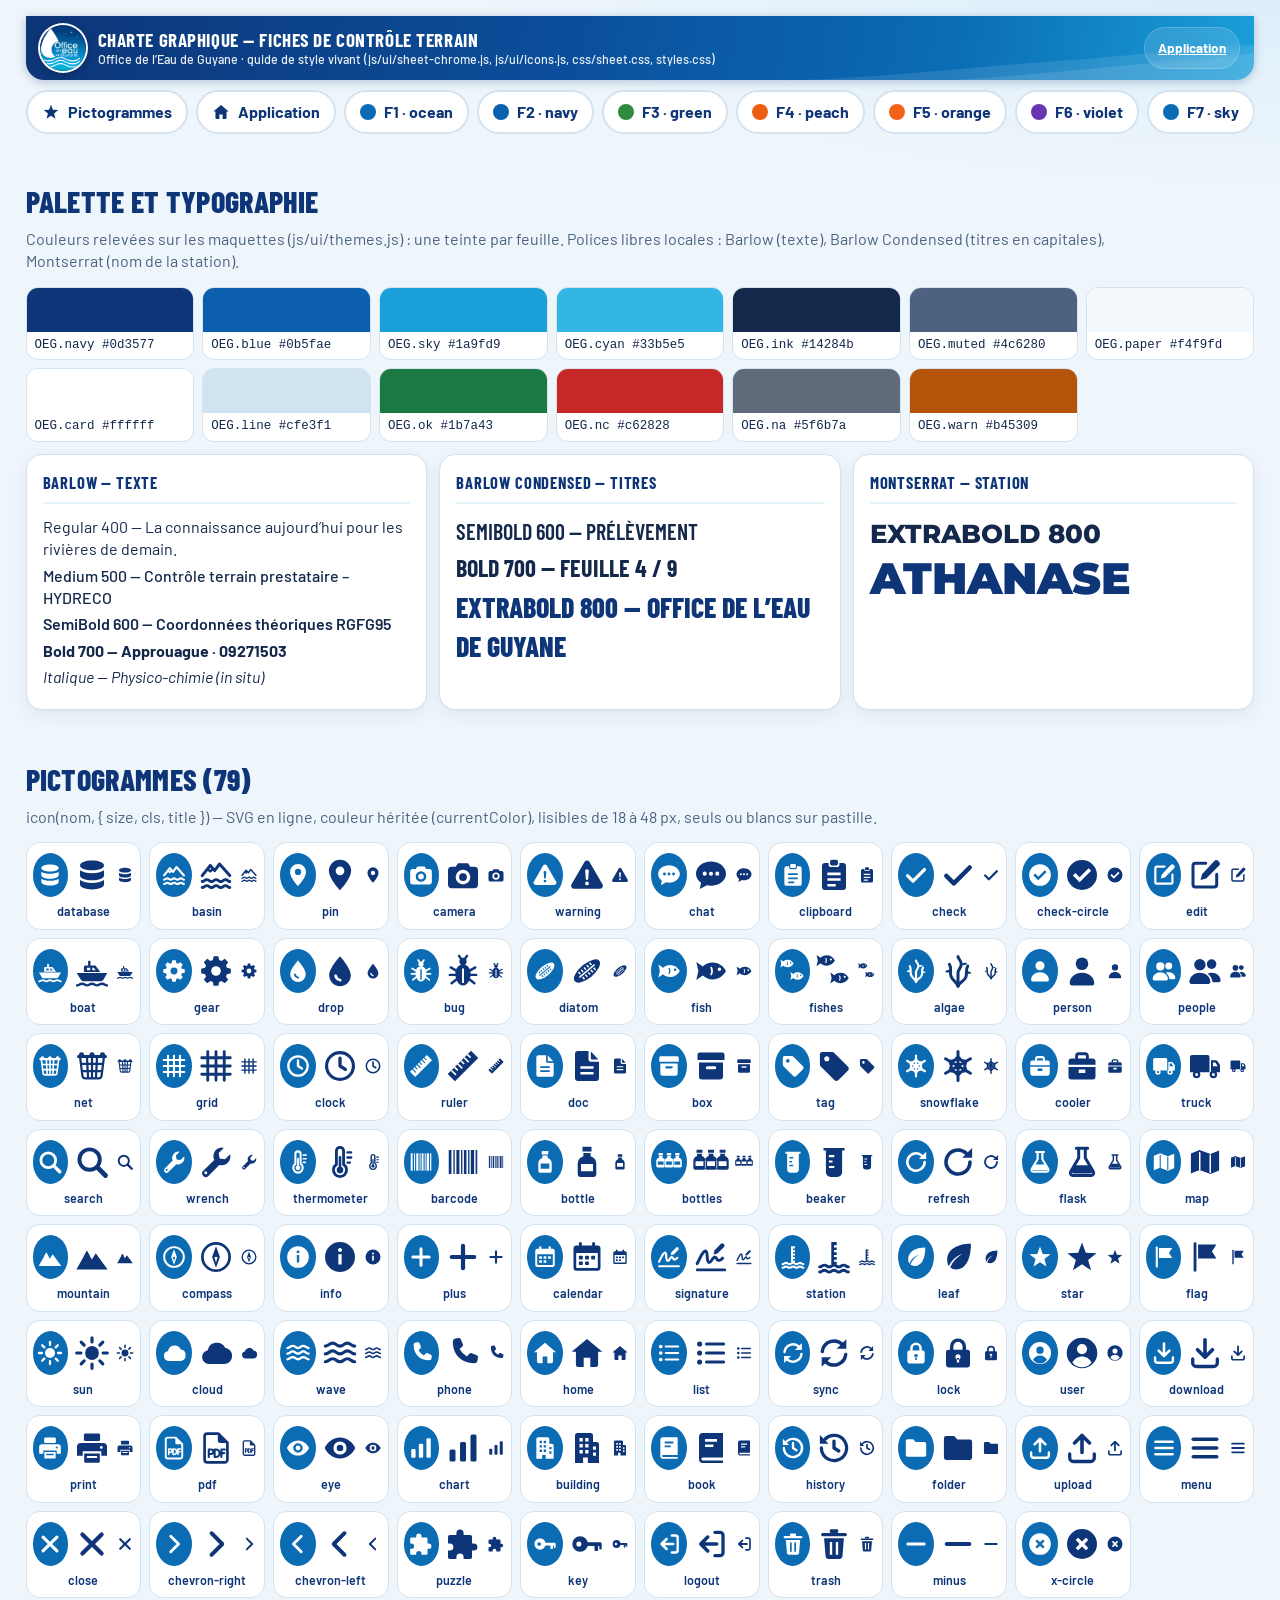
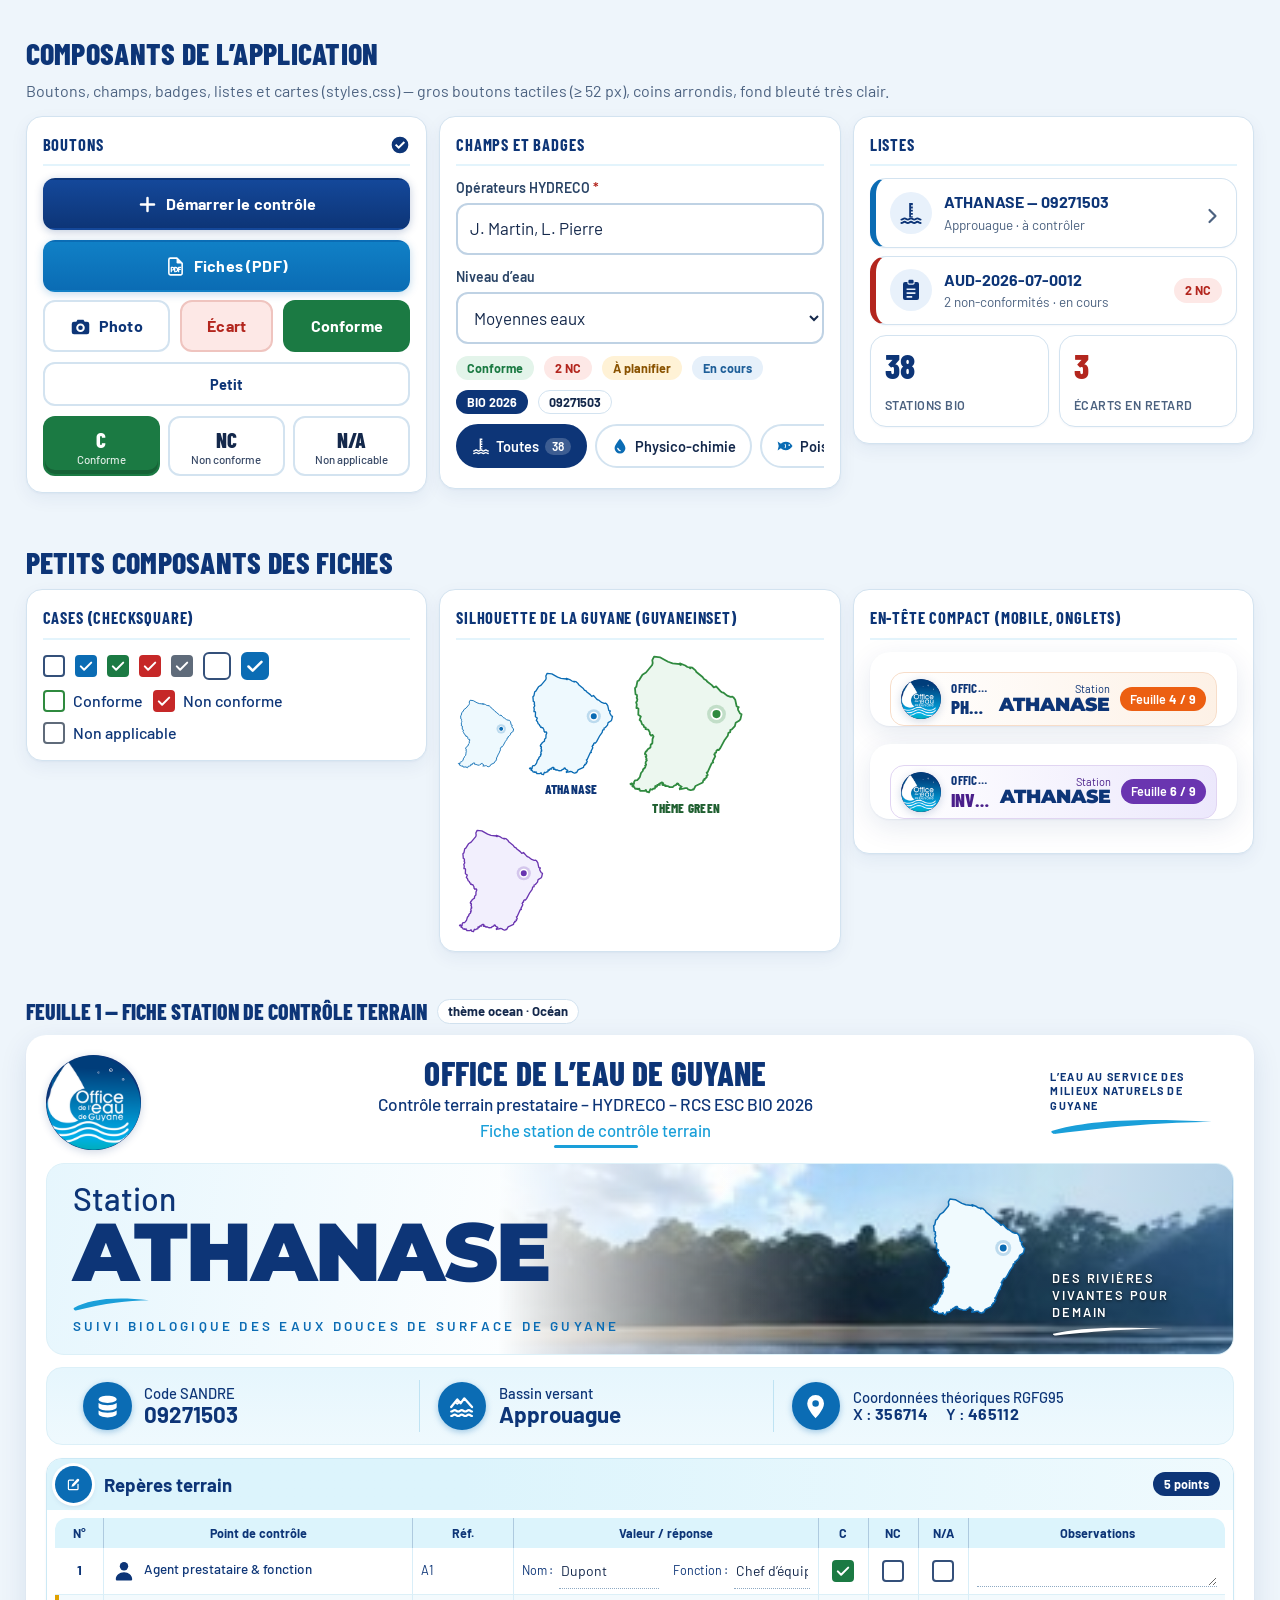
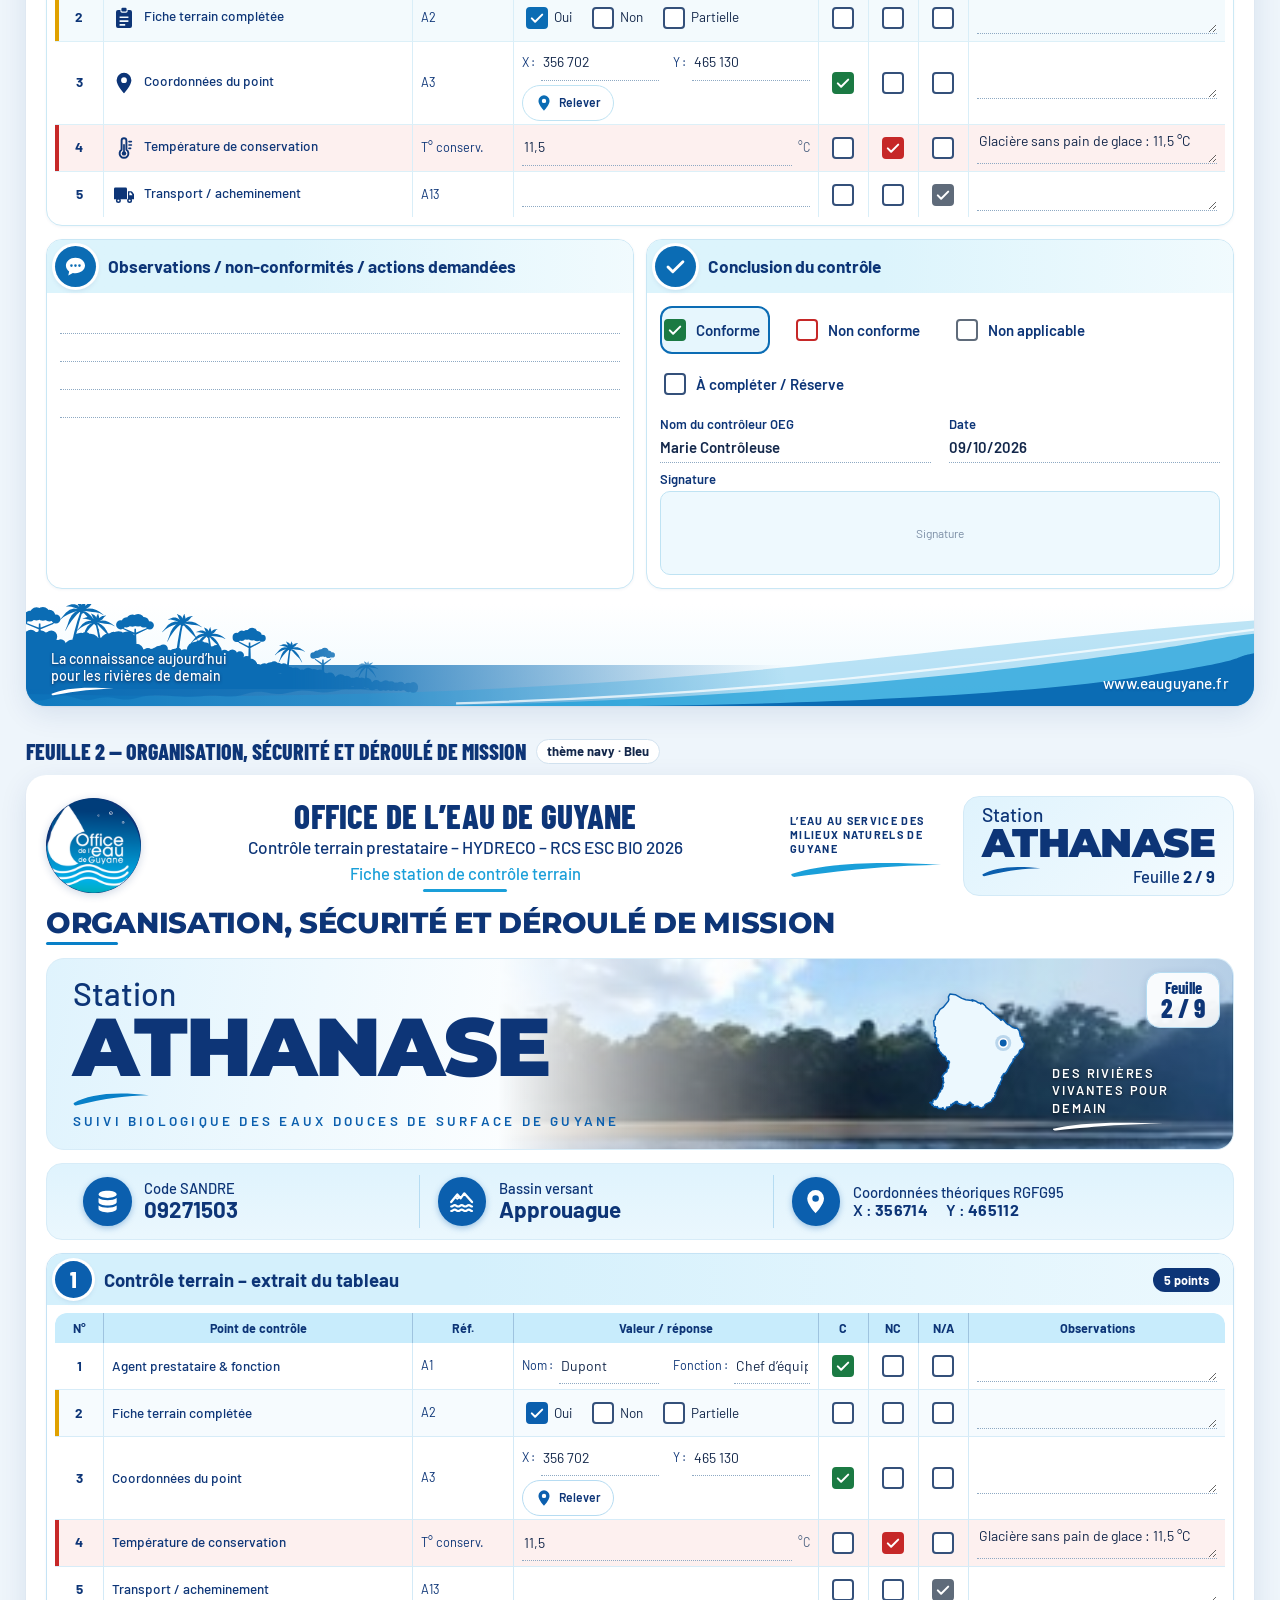
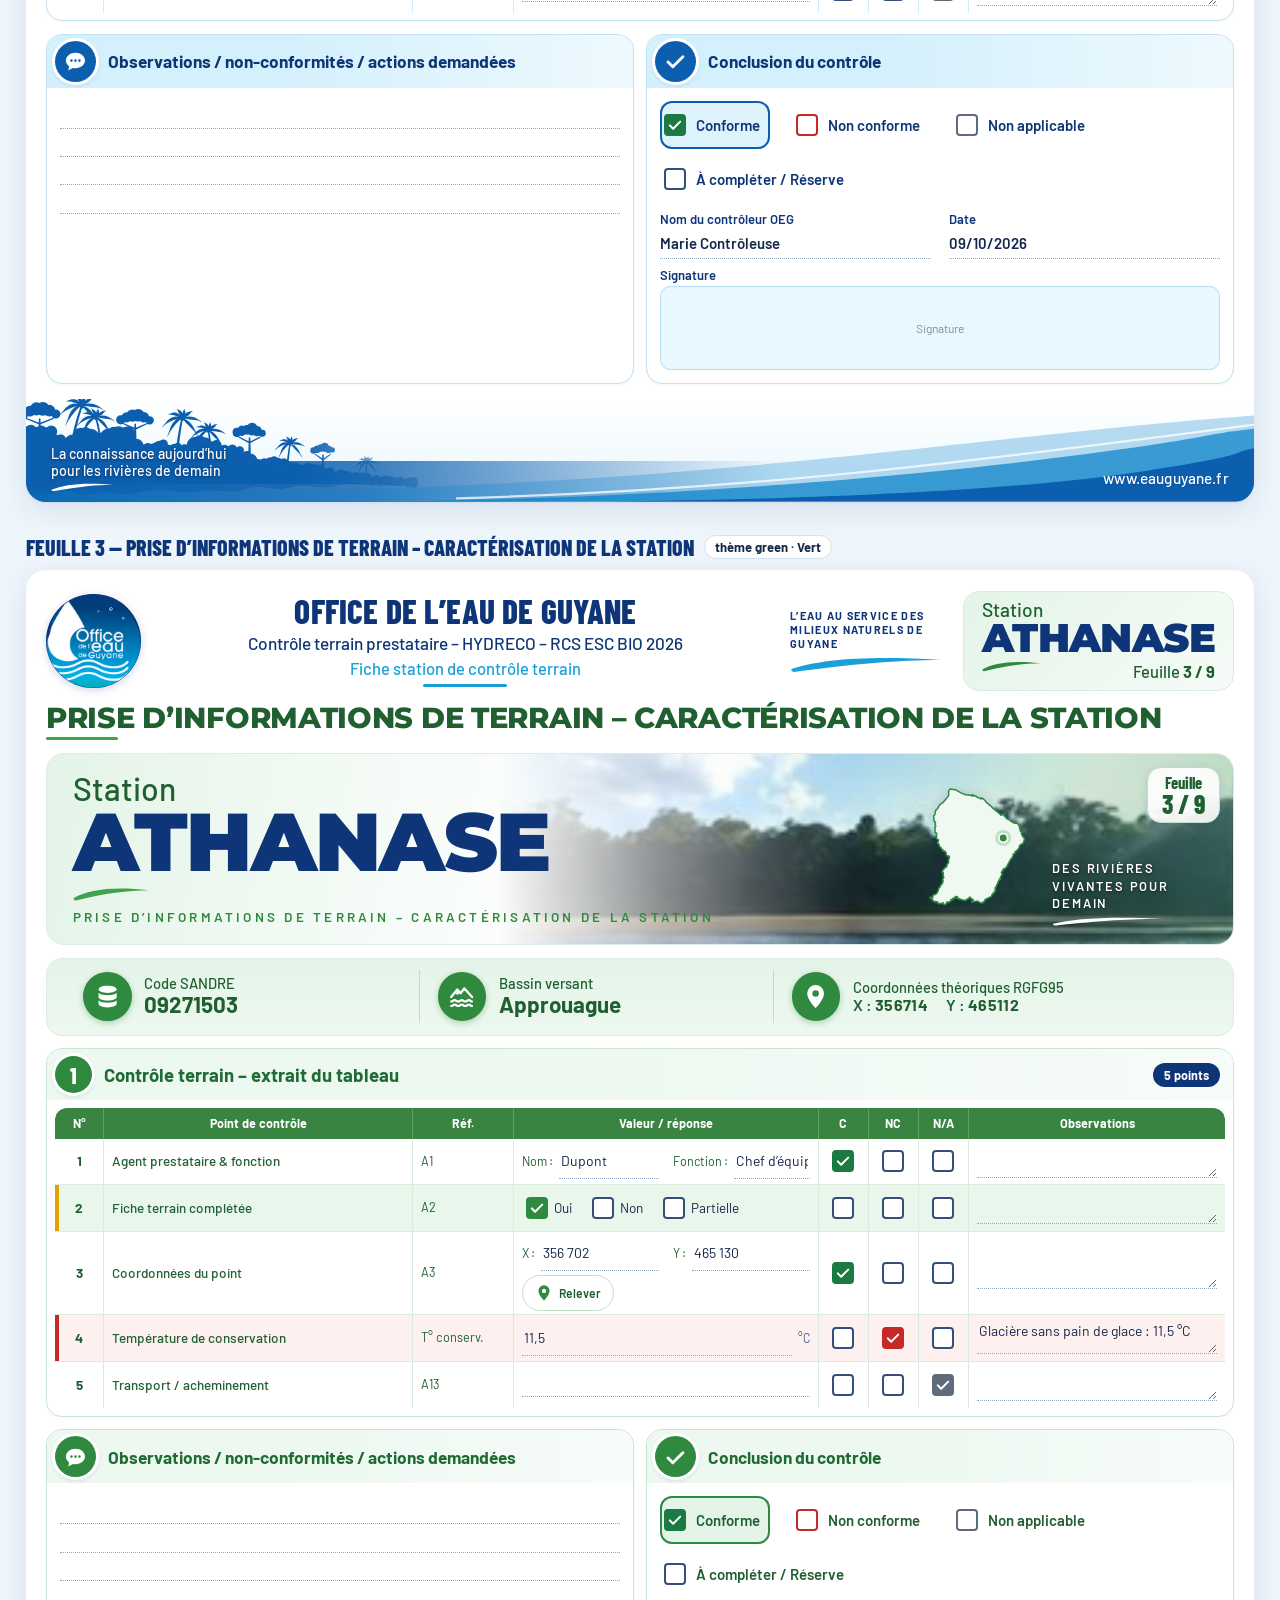
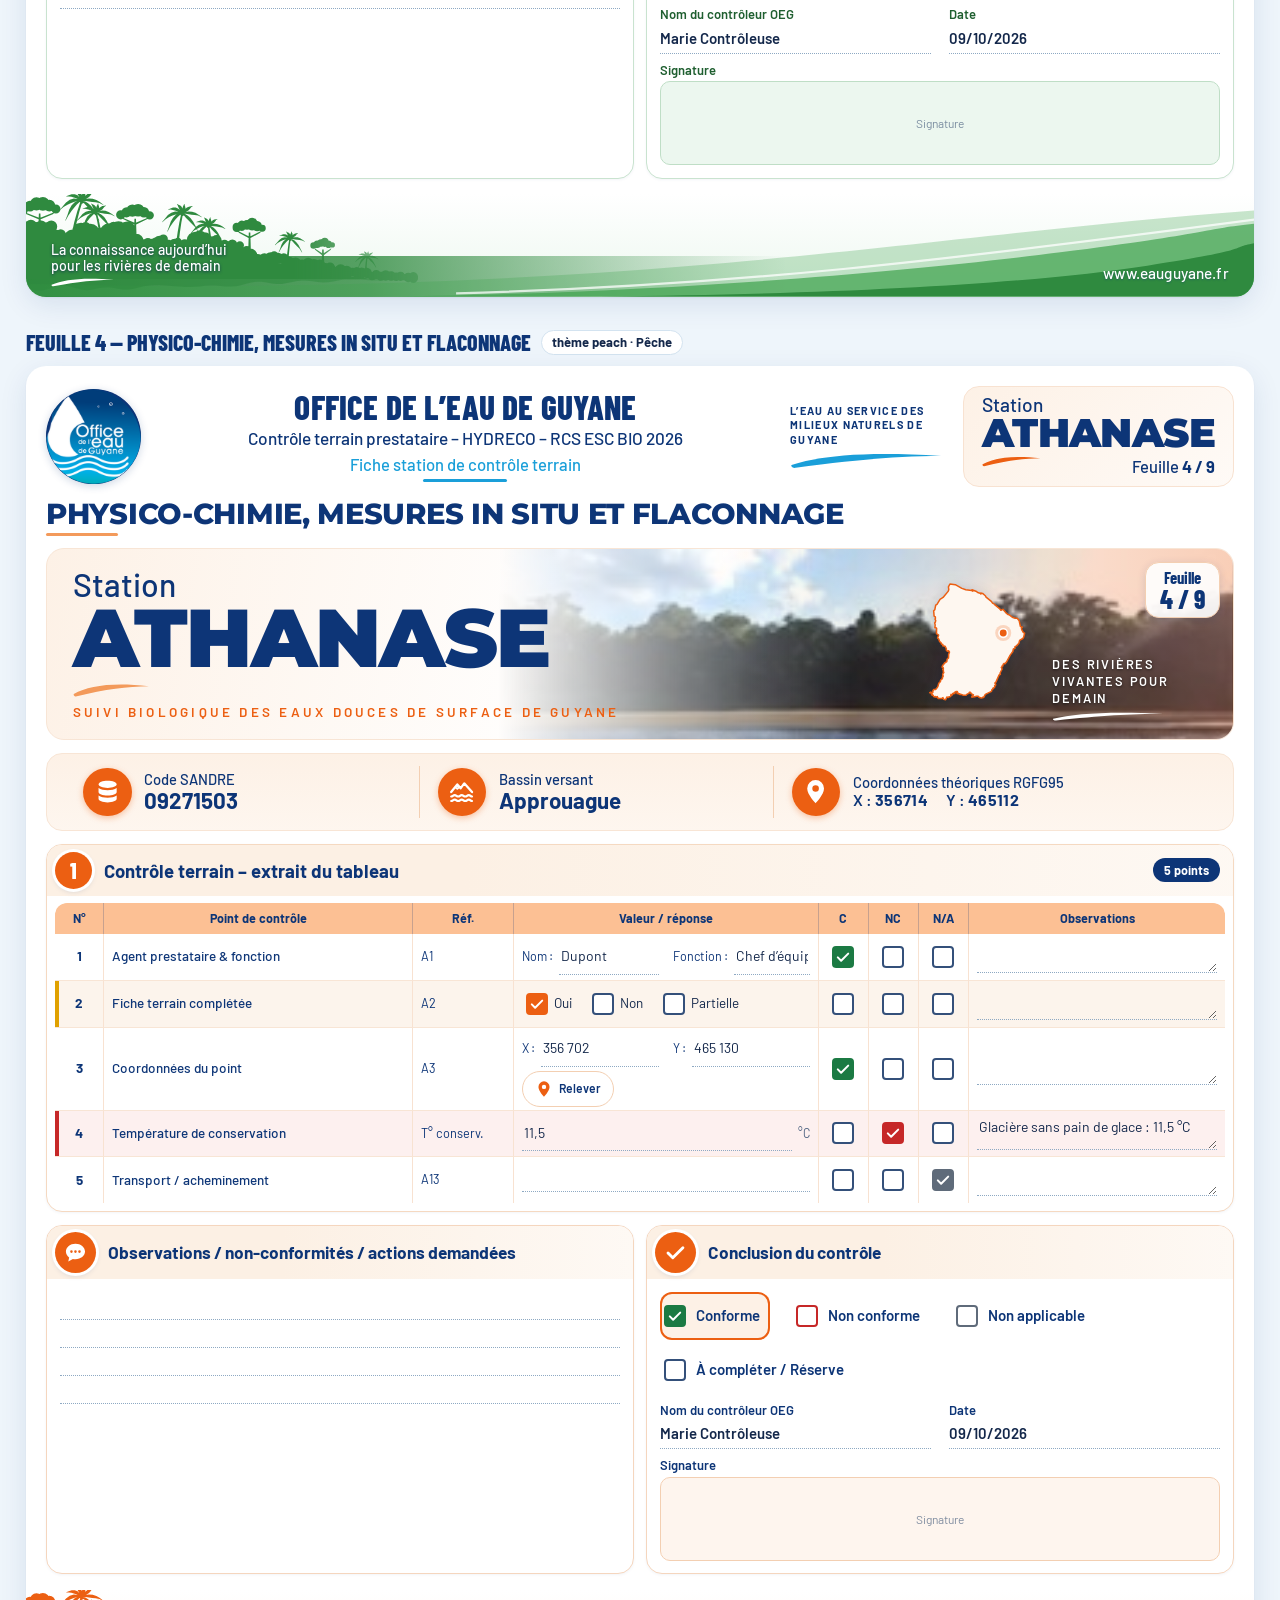
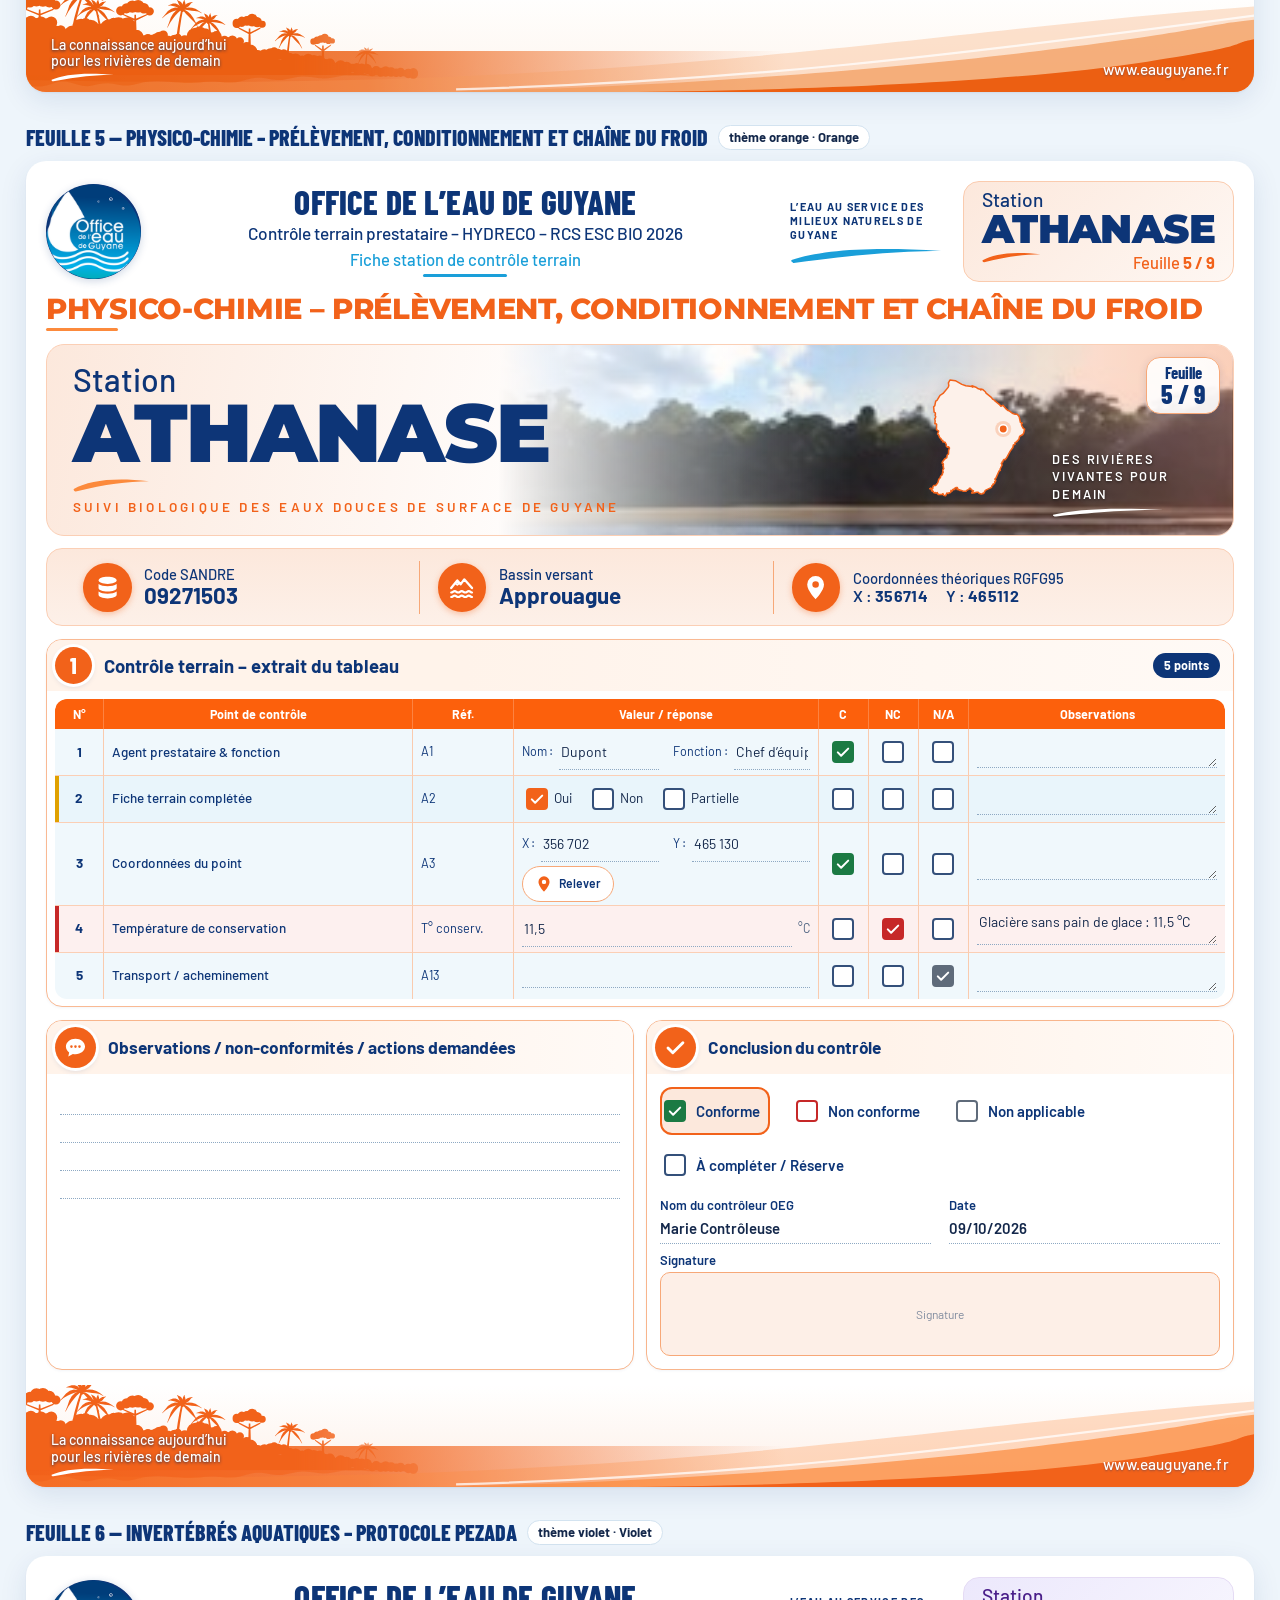
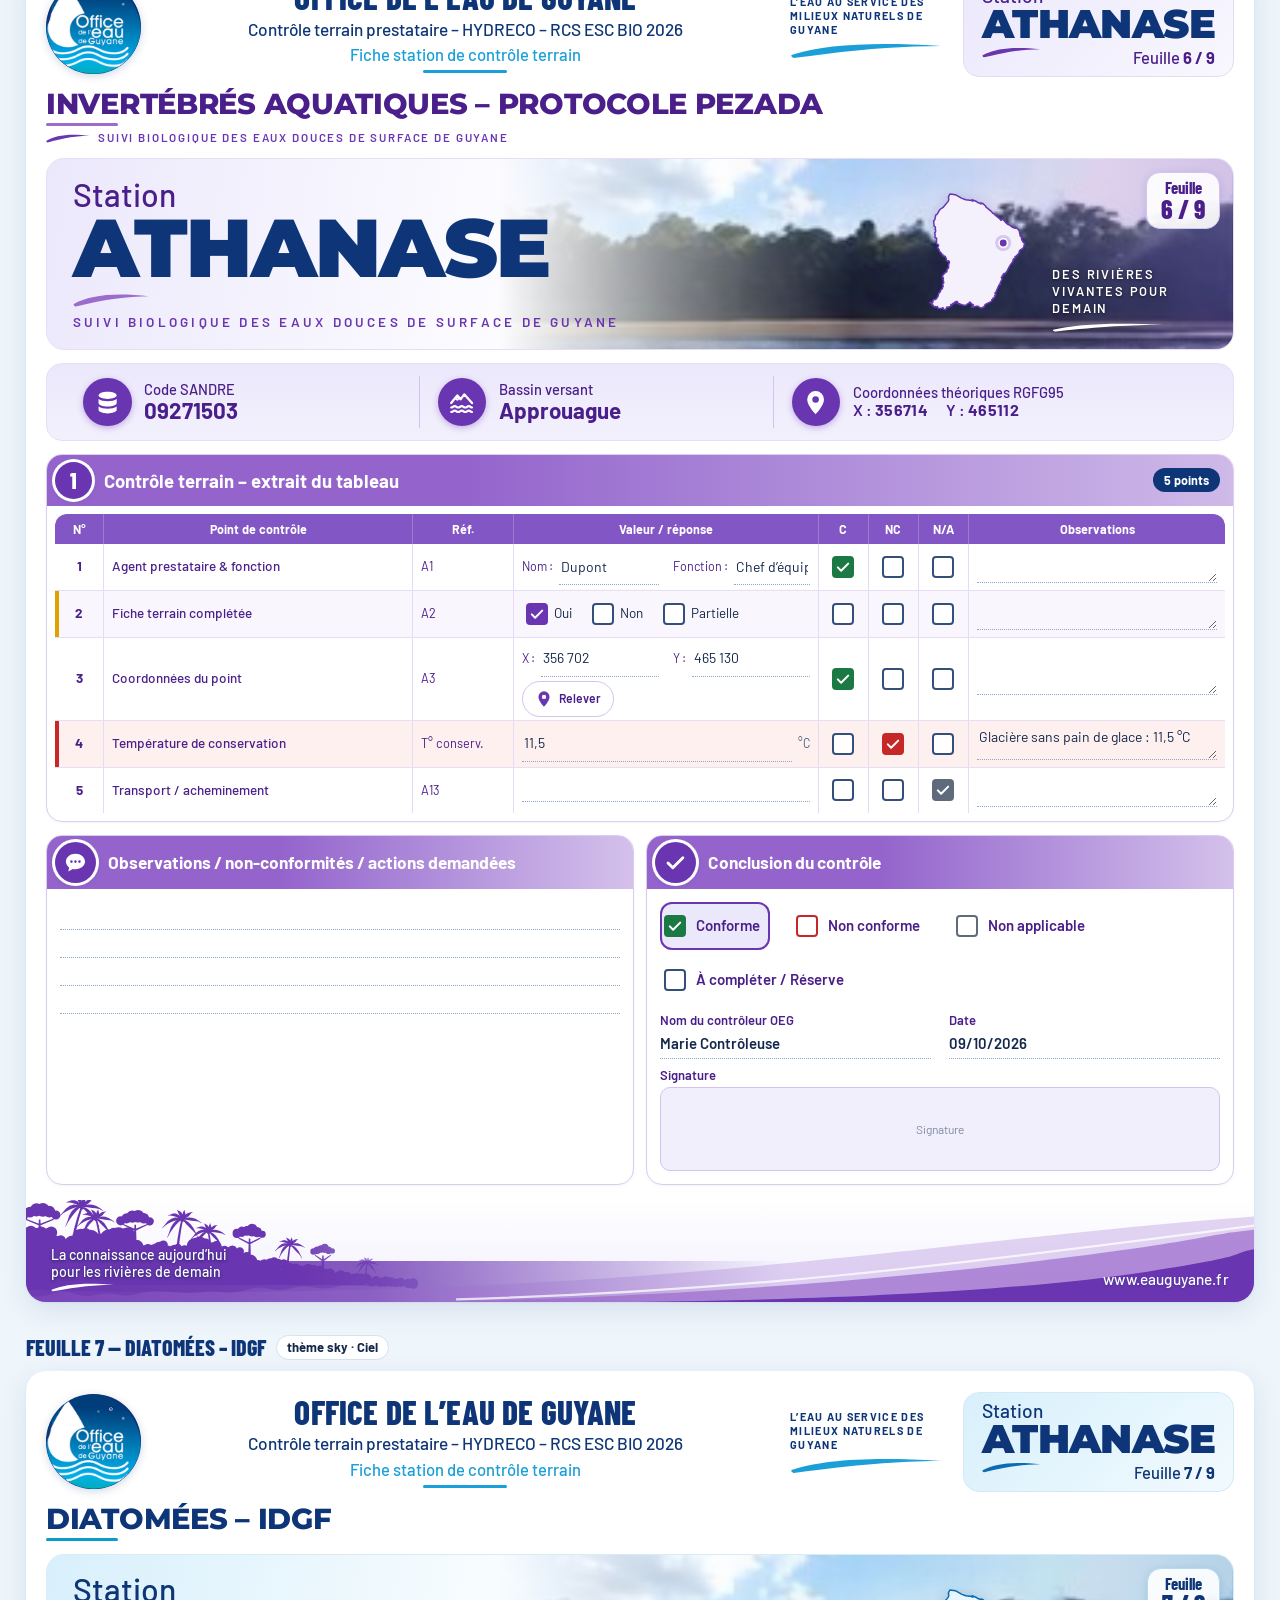
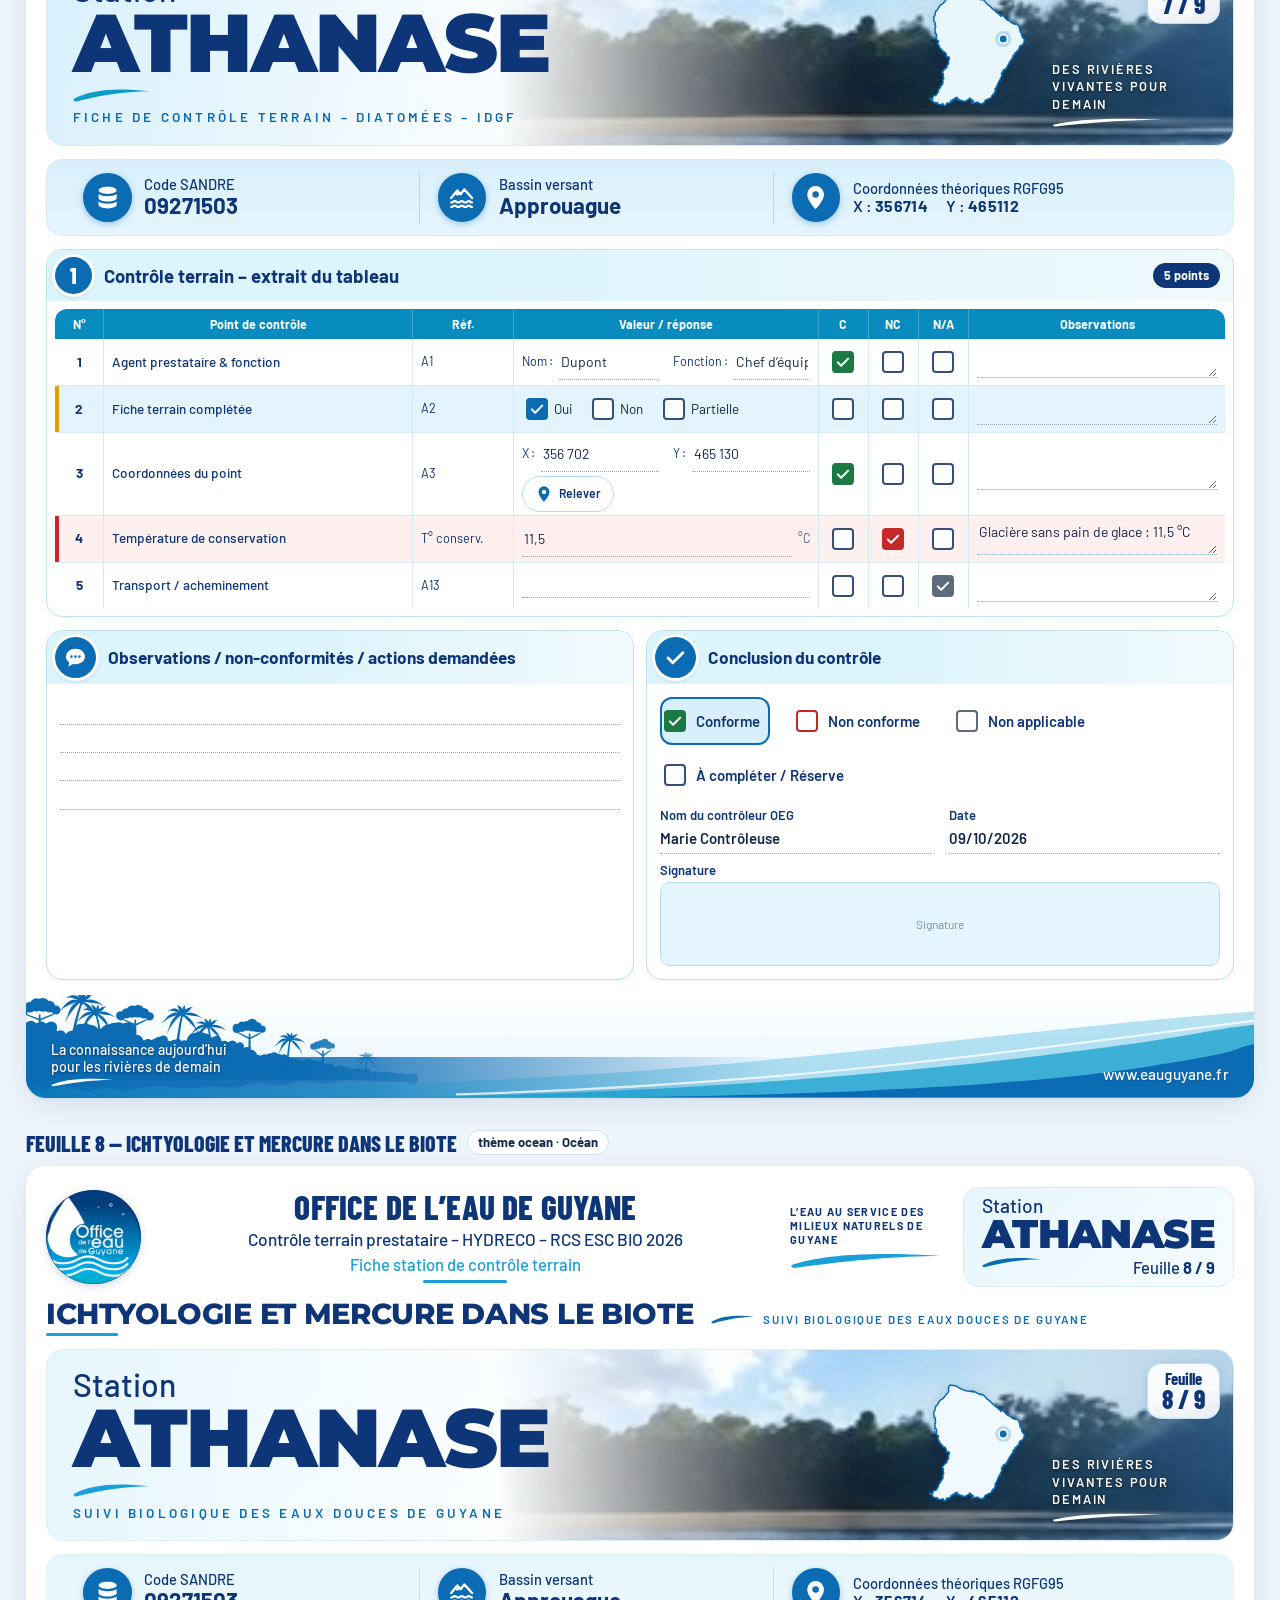
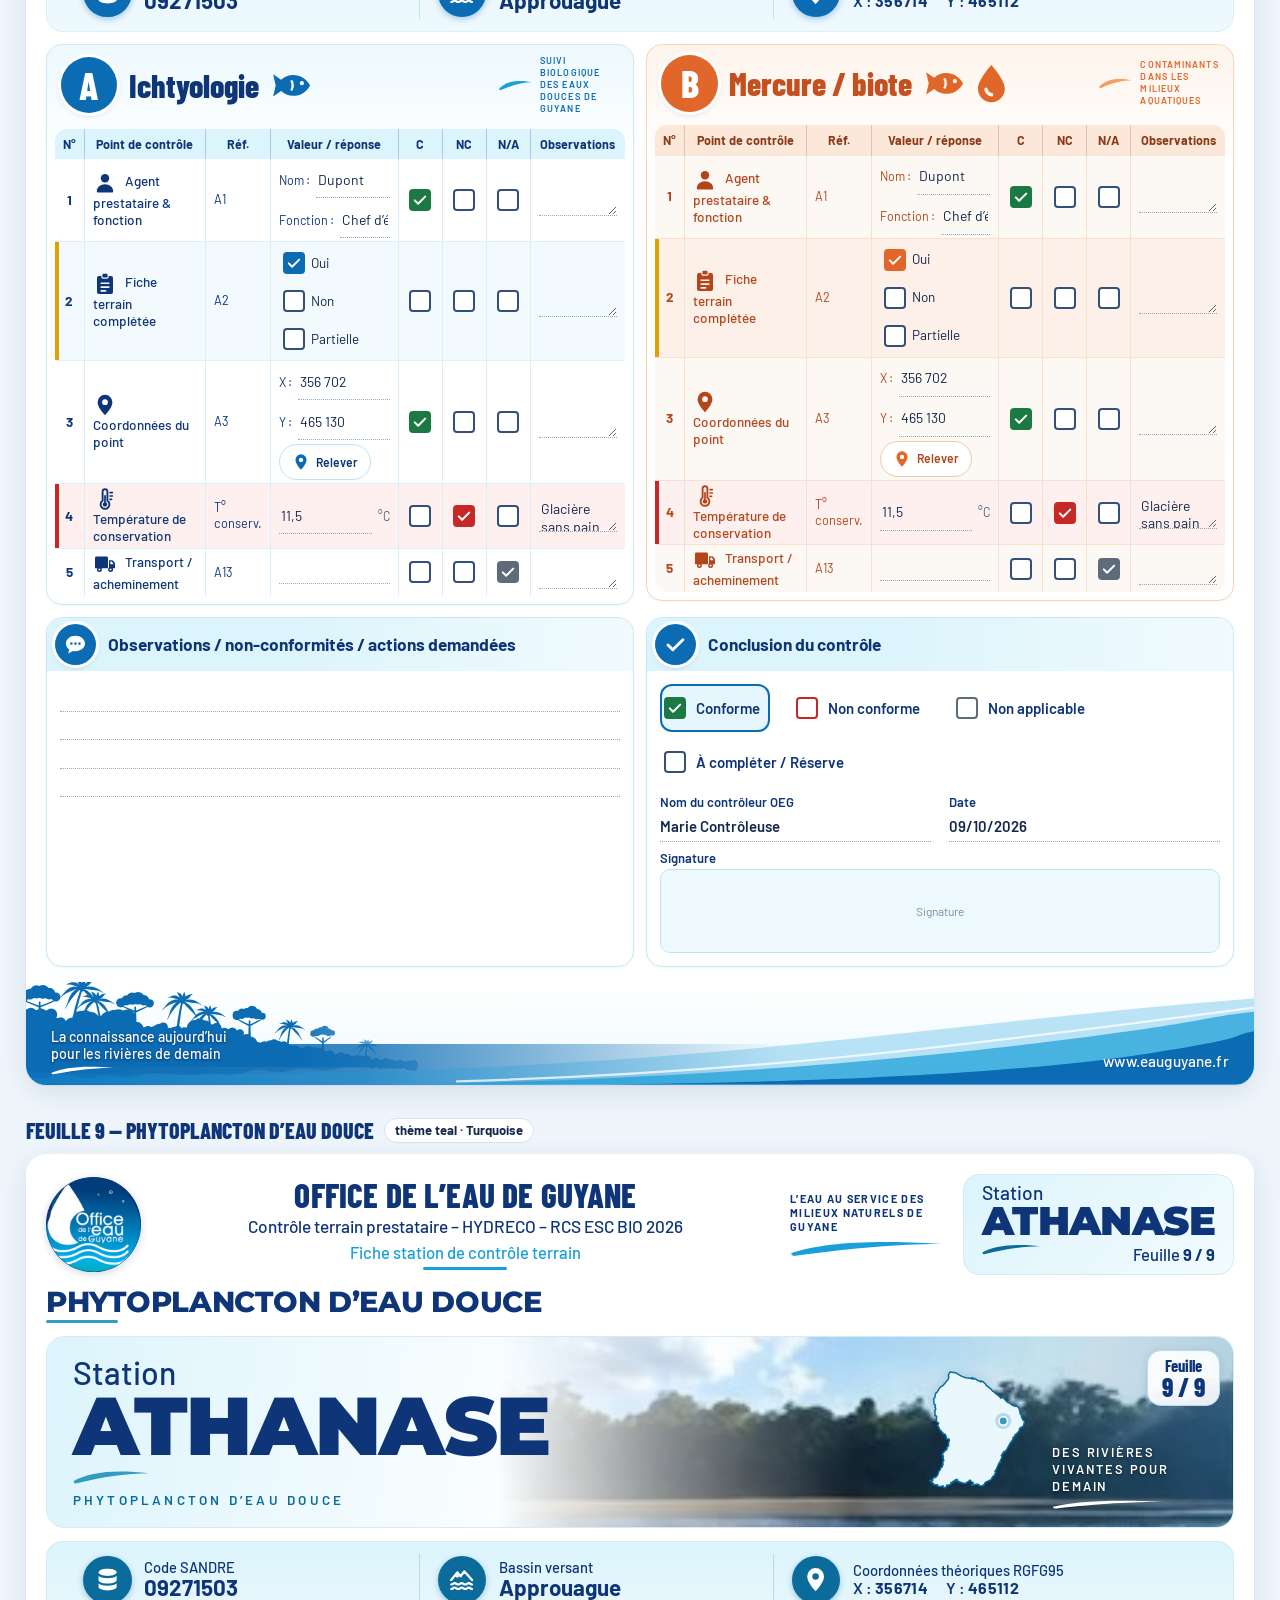
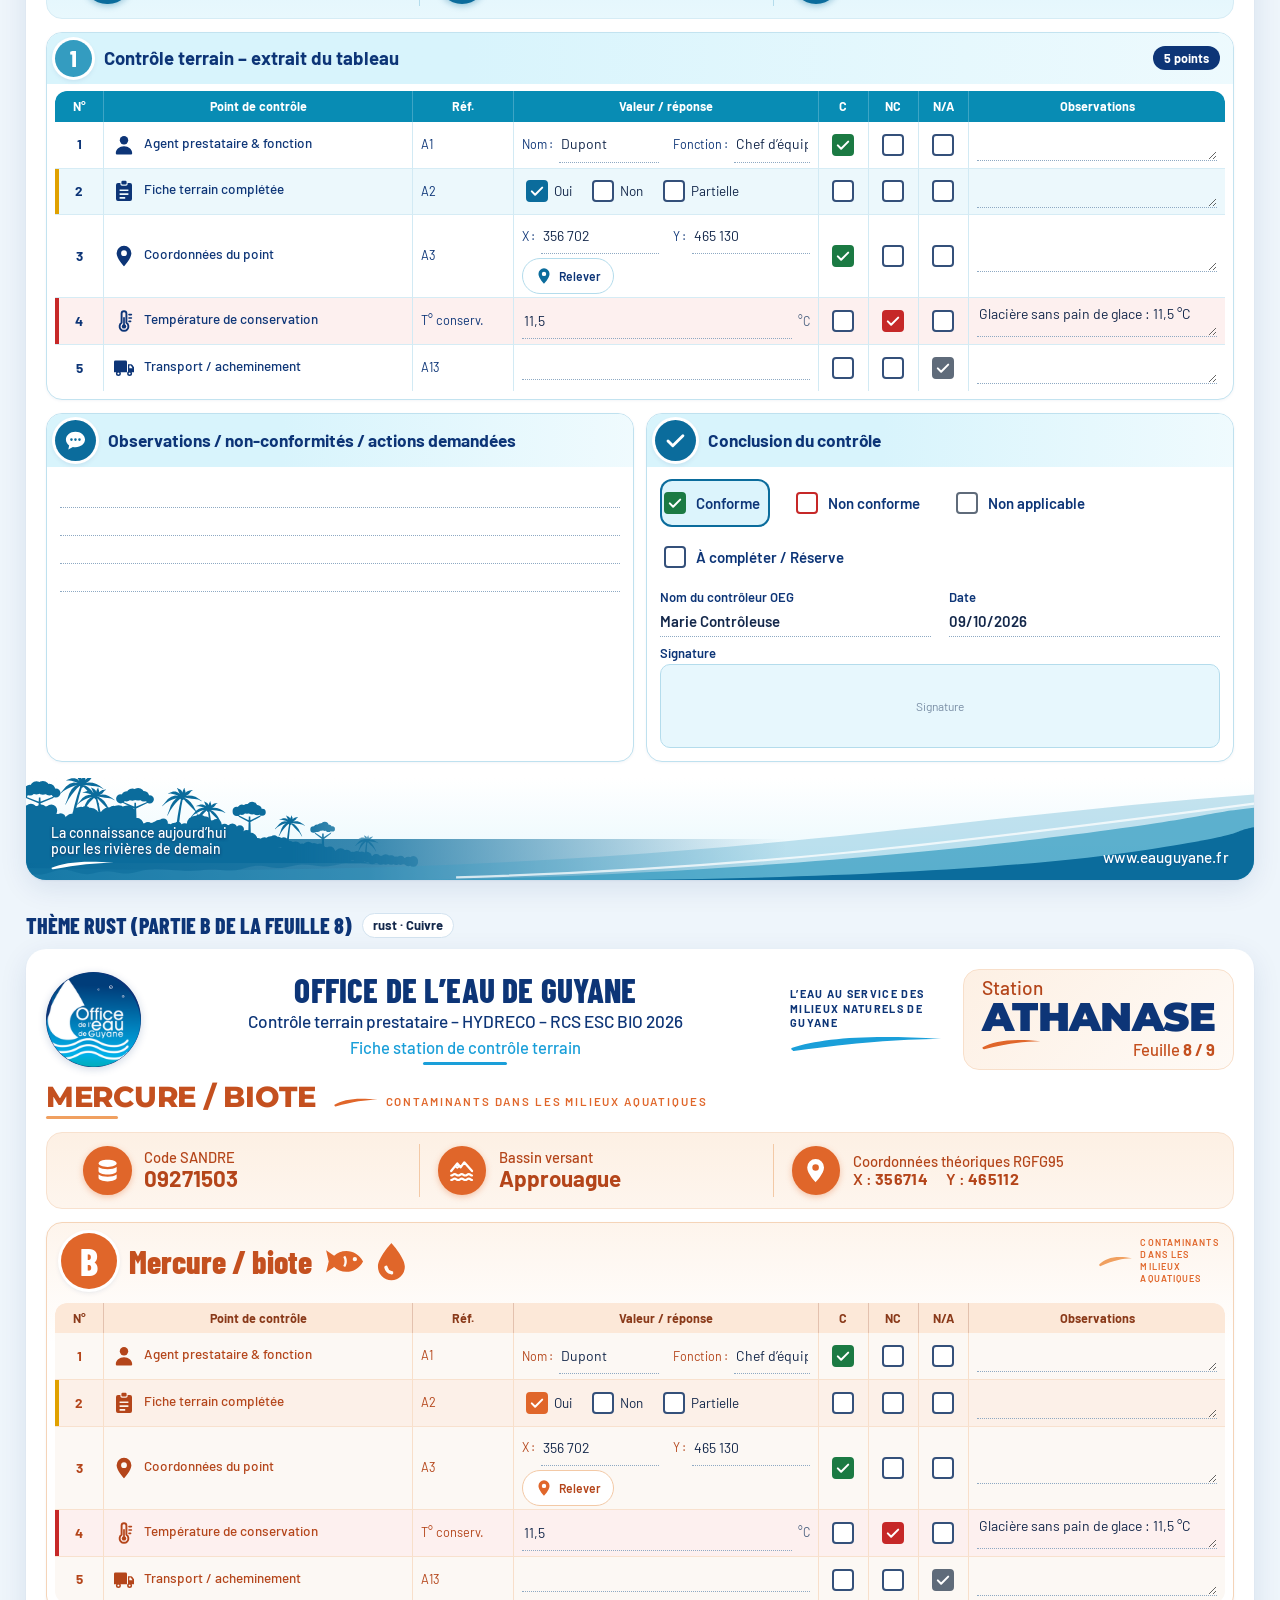
==== docs/charte.html @ ce62ef67 "Grille CT-BIO-2026 en 9 feuilles, programme HYDRECO 2026 et nouvelle charte (en cours) Domaine : gri" ====
<!DOCTYPE html>
<html lang="fr">
<head>
<meta charset="utf-8">
<meta name="viewport" content="width=device-width,initial-scale=1,viewport-fit=cover">
<meta name="theme-color" content="#0d3577">
<title>Charte graphique — Fiches de contrôle terrain OEG</title>
<link rel="icon" href="../icons/icon-192.png">
<link rel="stylesheet" href="../styles.css">
<link rel="stylesheet" href="../css/sheet.css">
<style>
/* Mise en page propre à ce guide de style (le reste vient de styles.css et css/sheet.css). */
body{padding-bottom:40px}
.cg-wrap{max-width:1640px;margin:0 auto;padding:16px clamp(10px,2vw,28px) 40px}
.cg-top{position:relative;top:auto;z-index:1}
.cg-nav{display:flex;gap:8px;overflow-x:auto;padding:10px 0 12px;scrollbar-width:thin}
.cg-nav a{flex:none;display:inline-flex;align-items:center;gap:8px;min-height:44px;padding:6px 14px;border-radius:999px;background:#fff;border:2px solid var(--line);text-decoration:none;color:var(--brand);font-weight:700}
.cg-nav a i{width:16px;height:16px;border-radius:50%;display:inline-block}
.cg-h2{font-family:var(--font-cond);font-weight:800;text-transform:uppercase;color:var(--brand);font-size:clamp(22px,2.4vw,30px);margin:34px 0 6px;letter-spacing:.01em}
.cg-lead{color:var(--muted);margin:0 0 14px;max-width:72em}
.cg-swatches{display:grid;grid-template-columns:repeat(auto-fill,minmax(150px,1fr));gap:8px;margin:10px 0 4px}
.cg-sw{border-radius:12px;overflow:hidden;border:1px solid var(--line);background:#fff;font-size:12.5px}
.cg-sw b{display:block;height:44px}
.cg-sw span{display:block;padding:5px 8px;font-family:"SFMono-Regular",Consolas,monospace}
.cg-type{display:grid;grid-template-columns:repeat(auto-fit,minmax(min(100%,300px),1fr));gap:12px}
.cg-type .card p{margin:4px 0}
.cg-icons{display:grid;grid-template-columns:repeat(auto-fill,minmax(112px,1fr));gap:8px}
.cg-icon{background:#fff;border:1px solid var(--line);border-radius:14px;padding:10px 6px 8px;text-align:center;color:var(--th-dark);font-size:12.5px;font-weight:600}
.cg-icon .pills{display:flex;gap:6px;align-items:center;justify-content:center;margin-bottom:6px}
.cg-icon .pill{display:grid;place-items:center;width:44px;height:44px;border-radius:50%;background:var(--th-main);color:#fff}
.cg-icon .big{color:var(--th-dark)}
.cg-icon code{display:block;margin-top:2px;font-size:11.5px;color:var(--muted)}
.cg-demo{display:grid;grid-template-columns:repeat(auto-fit,minmax(min(100%,340px),1fr));gap:12px;align-items:start}
.cg-caption{font-size:12.5px;color:var(--oeg-muted);margin:4px 2px 0;font-style:italic}
.cg-sheet-h{display:flex;align-items:center;gap:10px;margin:30px 0 8px}
.cg-sheet-h h2{margin:0;font-family:var(--font-cond);font-weight:800;text-transform:uppercase;color:var(--brand);font-size:22px}
.cg-sheet-h .badge{font-size:13px}
@media print{.cg-top,.cg-h2,.cg-lead,.cg-sheet-h,.cg-intro,.cg-section-app,.cg-icons-sec{display:none!important}.cg-wrap{padding:0;max-width:none}}
</style>
</head>
<body>
<div class="cg-wrap">
  <header class="cg-top app-top" style="border-radius:0 0 18px 18px">
    <img class="logo" src="../icons/logo-oeg-rond.png" alt="Office de l’Eau de Guyane" width="46" height="46">
    <div class="titles"><h1>Charte graphique — fiches de contrôle terrain</h1><small>Office de l’Eau de Guyane · guide de style vivant (js/ui/sheet-chrome.js, js/ui/icons.js, css/sheet.css, styles.css)</small></div>
    <a class="top-pill" href="../index.html">Application</a>
  </header>
  <nav class="cg-nav" id="cgNav" aria-label="Thèmes"></nav>
  <div id="cg">Chargement…</div>
</div>
<script type="module">
import { html, raw } from '../js/core/util.js';
import { THEMES, OEG } from '../js/ui/themes.js';
import { icon, ICON_NAMES } from '../js/ui/icons.js';
import { oegHeader, stationBanner, infoStrip, sectionCard, blockCard, checkSquare, guyaneInset, sheetFooter, sheetFrame, dotLines } from '../js/ui/sheet-chrome.js';

const SITE = { id: 'site-09271503', name: 'Athanase', code: '09271503', bassin: 'Approuague', x: 356714, y: 465112, lat: 4.206867, lon: -52.291022 };
const PHOTO = '../img/stations/09271503/RD.jpg';
/* Repli si la grille BIO 2026 (js/domain/grid-bio-2026.js) n'est pas disponible. */
let GRID = { header: { org: 'Office de l’Eau de Guyane', title: 'Contrôle terrain prestataire – HYDRECO – RCS ESC BIO 2026', subtitle: 'Fiche station de contrôle terrain',
  tagline: 'L’eau au service des milieux naturels de Guyane', program: 'Suivi biologique des eaux douces de surface de Guyane',
  slogan: 'La connaissance aujourd’hui pour les rivières de demain', website: 'www.eauguyane.fr' } };
let SHEETS = [
  { no: 1, title: 'Fiche station de contrôle terrain', kicker: 'Suivi biologique des eaux douces de surface de Guyane', theme: 'ocean', layout: 'station' },
  { no: 2, title: 'Organisation, sécurité et déroulé de mission', kicker: '', theme: 'navy', layout: 'table' },
  { no: 3, title: 'Prise d’informations de terrain – caractérisation de la station', kicker: 'Prise d’informations de terrain – caractérisation de la station', theme: 'green', layout: 'table' },
  { no: 4, title: 'Physico-chimie, mesures in situ et flaconnage', kicker: '', theme: 'peach', layout: 'table' },
  { no: 5, title: 'Physico-chimie – prélèvement, conditionnement et chaîne du froid', kicker: '', theme: 'orange', layout: 'table' },
  { no: 6, title: 'Invertébrés aquatiques – protocole PEZADA', kicker: 'Suivi biologique des eaux douces de surface de Guyane', theme: 'violet', layout: 'table' },
  { no: 7, title: 'Diatomées – IDGF', kicker: 'Fiche de contrôle terrain – Diatomées – IDGF', theme: 'sky', layout: 'table' },
  { no: 8, title: 'Ichtyologie et mercure dans le biote', kicker: 'Suivi biologique des eaux douces de Guyane', theme: 'ocean', layout: 'split' },
  { no: 9, title: 'Phytoplancton d’eau douce', kicker: 'Phytoplancton d’eau douce', theme: 'teal', layout: 'table' }
];
try {
  const m = await import('../js/domain/grid-bio-2026.js');
  if (m.GRID_BIO_2026?.sheets?.length) { GRID = m.GRID_BIO_2026; SHEETS = m.GRID_BIO_2026.sheets; }
} catch (e) { /* grille non encore disponible : valeurs de repli */ }

/* ---------- Tableau d'exemple (grand écran) et ses lignes en carte (petit écran) ---------- */
const ROWS = [
  { no: '1', label: 'Agent prestataire & fonction', short: 'A1', ic: 'person', value: html`<div class="st-fields"><span class="st-field"><span class="st-k">Nom :</span><input value="Dupont"></span><span class="st-field"><span class="st-k">Fonction :</span><input value="Chef d’équipe"></span></div>`, status: 'C', obs: '' },
  { no: '2', label: 'Fiche terrain complétée', short: 'A2', ic: 'clipboard', value: html`<div class="st-choice"><button type="button" class="sel" aria-pressed="true">${checkSquare({ checked: true })}Oui</button><button type="button">${checkSquare({})}Non</button><button type="button">${checkSquare({})}Partielle</button></div>`, status: '', obs: '' },
  { no: '3', label: 'Coordonnées du point', short: 'A3', ic: 'pin', value: html`<div class="st-fields"><span class="st-field"><span class="st-k">X :</span><input inputmode="decimal" value="356 702"></span><span class="st-field"><span class="st-k">Y :</span><input inputmode="decimal" value="465 130"></span><button type="button" class="st-gps">${icon('pin')}Relever</button></div>`, status: 'C', obs: '' },
  { no: '4', label: 'Température de conservation', short: 'T° conserv.', ic: 'thermometer', value: html`<div class="st-fields"><span class="st-field"><input inputmode="decimal" value="11,5"><span class="st-unit">°C</span></span></div>`, status: 'NC', obs: 'Glacière sans pain de glace : 11,5 °C' },
  { no: '5', label: 'Transport / acheminement', short: 'A13', ic: 'truck', value: html`<span class="st-dots"></span>`, status: 'NA', obs: '' }
];
const statusBtn = (code, cur) => html`<button type="button" class="st-chk${cur === code ? ' sel' : ''}" aria-pressed="${cur === code}" title="${code === 'NA' ? 'N/A' : code}">${checkSquare({ checked: cur === code })}<span class="st-chk-l">${code === 'NA' ? 'N/A' : code}</span></button>`;
function table(withIcons) {
  return html`<div class="st-wrap st-only-wide"><table class="st-table">
    <thead><tr><th class="c-no">N°</th><th class="c-label">Point de contrôle</th><th class="c-short">Réf.</th><th class="c-value">Valeur / réponse</th><th class="c-c">C</th><th class="c-nc">NC</th><th class="c-na">N/A</th><th class="c-obs">Observations</th></tr></thead>
    <tbody>${ROWS.map(r => html`<tr class="${r.status === 'NC' ? 'is-nc' : r.status ? '' : 'is-missing'}">
      <td class="c-no">${r.no}</td>
      <td class="c-label">${withIcons ? html`<span class="st-ic">${icon(r.ic)}</span>` : ''}${r.label}</td>
      <td class="c-short">${r.short}</td>
      <td class="c-value">${r.value}</td>
      <td class="c-c">${statusBtn('C', r.status)}</td><td class="c-nc">${statusBtn('NC', r.status)}</td><td class="c-na">${statusBtn('NA', r.status)}</td>
      <td class="c-obs"><textarea rows="1" aria-label="Observations">${r.obs}</textarea></td></tr>`)}</tbody></table></div>
    <div class="st-cards st-only-narrow">${ROWS.slice(0, 4).map(r => html`<article class="st-row-card ${r.status === 'C' ? 'is-c' : r.status === 'NC' ? 'is-nc' : r.status === 'NA' ? 'is-na' : 'is-missing'}">
      <div class="st-rc-head"><span class="st-rc-no">${r.no}</span>${withIcons ? html`<span class="st-rc-ic">${icon(r.ic)}</span>` : ''}<span class="st-rc-label">${r.label} <span class="req">*</span></span><span class="st-rc-short">${r.short}</span></div>
      <div class="st-rc-value"><span class="st-rc-k">Valeur / réponse</span>${r.value}</div>
      <div class="st-rc-status">${['C', 'NC', 'NA'].map(c => html`<button type="button" class="st-rc-btn ${c.toLowerCase()}${r.status === c ? ' sel' : ''}" aria-pressed="${r.status === c}">${c === 'NA' ? 'N/A' : c}</button>`)}</div>
      <div class="st-rc-obs"><span class="st-rc-k">Observations</span><textarea aria-label="Observations">${r.obs}</textarea></div>
      ${r.status === 'NC' ? html`<div class="st-rc-tools"><button class="btn ghost sm" type="button"><span class="ic">${icon('camera')}</span>Preuve</button><button class="btn danger-ghost sm" type="button"><span class="ic">${icon('warning')}</span>Écart</button></div>` : ''}
    </article>`)}</div>`;
}
const conclusion = (opts) => blockCard({ icon: 'check', title: 'Conclusion du contrôle', body: html`
  <div class="bc-options">${opts.map(([k, l], i) => html`<button type="button" class="bc-option${i === 0 ? ' sel' : ''}" aria-pressed="${i === 0}">${checkSquare({ checked: i === 0, cls: k === 'C' ? 'ok' : k === 'NC' ? 'nc' : k === 'NA' ? 'na' : '' })}${l}</button>`)}</div>
  <div class="bc-fields"><div class="bc-field"><span class="bc-k">Nom du contrôleur OEG</span><span class="bc-v">Marie Contrôleuse</span></div><div class="bc-field"><span class="bc-k">Date</span><span class="bc-v">09/10/2026</span></div></div>
  <div class="bc-field"><span class="bc-k">Signature</span><div class="bc-sign"></div></div>` });

function sheetDemo(sh) {
  const th = sh.theme;
  const station = sh.layout === 'station';
  const body = html`
    ${oegHeader({ grid: GRID, sheet: sh, site: SITE })}
    ${stationBanner({ site: SITE, kicker: sh.kicker || GRID.header.program, theme: th, photo: PHOTO, sheetNo: station ? null : sh.no })}
    ${infoStrip(SITE)}
    ${sh.layout === 'split' ? html`<div class="sheet-split">
        ${sectionCard({ no: 'A', title: 'Ichtyologie', icon: 'fish', theme: 'ocean', cls: 'big', kicker: 'Suivi biologique des eaux douces de Guyane', body: table(true) })}
        ${sectionCard({ no: 'B', title: 'Mercure / biote', icon: 'fish+drop', theme: 'rust', cls: 'big', kicker: 'Contaminants dans les milieux aquatiques', body: table(true) })}
      </div>`
      : sectionCard({ no: station ? '' : '1', icon: station ? 'edit' : '', title: station ? 'Repères terrain' : 'Contrôle terrain – extrait du tableau', right: html`<span class="badge brand">${ROWS.length} points</span>`, body: table(th === 'teal' || th === 'ocean') })}
    <div class="sheet-blocks">
      ${blockCard({ icon: 'chat', title: 'Observations / non-conformités / actions demandées', body: dotLines(4) })}
      ${conclusion([['C', 'Conforme'], ['NC', 'Non conforme'], ['NA', 'Non applicable'], ['RES', 'À compléter / Réserve']])}
    </div>
    ${sheetFooter({ grid: GRID })}`;
  return html`<div class="cg-sheet-h" id="th-${th}-${sh.no}"><h2>Feuille ${sh.no} — ${sh.title}</h2><span class="badge outline">thème ${th} · ${THEMES[th]?.label || ''}</span></div>
    ${sheetFrame({ theme: th, cls: station ? 'layout-station is-portrait' : '', body })}`;
}

function swatches(name) {
  const t = THEMES[name];
  return html`<div class="cg-swatches">${Object.entries(t).filter(([k]) => k !== 'label').map(([k, v]) => html`<div class="cg-sw"><b style="background:${v}"></b><span>${k} ${v}</span></div>`)}</div>`;
}

const root = document.getElementById('cg');
const order = ['ocean', 'navy', 'green', 'peach', 'orange', 'violet', 'sky', 'rust', 'teal'];
document.getElementById('cgNav').innerHTML = String(html`<a href="#icones">${icon('star', { size: 18 })}Pictogrammes</a><a href="#app">${icon('home', { size: 18 })}Application</a>${SHEETS.map(s => html`<a href="#th-${s.theme}-${s.no}"><i style="background:${THEMES[s.theme]?.main}"></i>F${s.no} · ${s.theme}</a>`)}<a href="#th-rust"><i style="background:${THEMES.rust.main}"></i>rust</a>`);
root.innerHTML = String(html`
  <section class="cg-intro">
    <h2 class="cg-h2">Palette et typographie</h2>
    <p class="cg-lead">Couleurs relevées sur les maquettes (js/ui/themes.js) : une teinte par feuille. Polices libres locales : Barlow (texte), Barlow Condensed (titres en capitales), Montserrat (nom de la station).</p>
    <div class="cg-swatches">${Object.entries(OEG).map(([k, v]) => html`<div class="cg-sw"><b style="background:${v}"></b><span>OEG.${k} ${v}</span></div>`)}</div>
    <div class="cg-type" style="margin-top:12px">
      <div class="card"><h2>Barlow — texte</h2><p style="font-weight:400">Regular 400 — La connaissance aujourd’hui pour les rivières de demain.</p><p style="font-weight:500">Medium 500 — Contrôle terrain prestataire – HYDRECO</p><p style="font-weight:600">SemiBold 600 — Coordonnées théoriques RGFG95</p><p style="font-weight:700">Bold 700 — Approuague · 09271503</p><p style="font-style:italic">Italique — Physico-chimie (in situ)</p></div>
      <div class="card"><h2>Barlow Condensed — titres</h2><p style="font-family:var(--font-cond);font-weight:600;font-size:22px">SEMIBOLD 600 — PRÉLÈVEMENT</p><p style="font-family:var(--font-cond);font-weight:700;font-size:24px">BOLD 700 — FEUILLE 4 / 9</p><p style="font-family:var(--font-cond);font-weight:800;font-size:28px;color:var(--brand)">EXTRABOLD 800 — OFFICE DE L’EAU DE GUYANE</p></div>
      <div class="card"><h2>Montserrat — station</h2><p style="font-family:var(--font-black);font-weight:800;font-size:26px">EXTRABOLD 800</p><p style="font-family:var(--font-black);font-weight:900;font-size:44px;color:var(--brand);line-height:1">ATHANASE</p></div>
    </div>
  </section>

  <section class="cg-icons-sec th-ocean" id="icones" style="--th-main:#0b6cb4;--th-dark:#0d3577">
    <h2 class="cg-h2">Pictogrammes (${ICON_NAMES.length})</h2>
    <p class="cg-lead">icon(nom, { size, cls, title }) — SVG en ligne, couleur héritée (currentColor), lisibles de 18 à 48 px, seuls ou blancs sur pastille.</p>
    <div class="cg-icons">${ICON_NAMES.map(n => html`<div class="cg-icon"><div class="pills"><span class="pill">${icon(n, { size: 26 })}</span><span class="big">${icon(n, { size: 36 })}</span>${icon(n, { size: 18 })}</div>${n}</div>`)}</div>
  </section>

  <section class="cg-section-app" id="app">
    <h2 class="cg-h2">Composants de l’application</h2>
    <p class="cg-lead">Boutons, champs, badges, listes et cartes (styles.css) — gros boutons tactiles (≥ 52 px), coins arrondis, fond bleuté très clair.</p>
    <div class="cg-demo">
      <div class="card"><h2>Boutons ${icon('check-circle', { size: 20 })}</h2>
        <div class="btn-row"><button class="btn primary"><span class="ic">${icon('plus')}</span>Démarrer le contrôle</button><button class="btn accent"><span class="ic">${icon('pdf')}</span>Fiches (PDF)</button></div>
        <div class="btn-row" style="margin-top:8px"><button class="btn ghost"><span class="ic">${icon('camera')}</span>Photo</button><button class="btn danger-ghost">Écart</button><button class="btn ok">Conforme</button><button class="btn ghost sm">Petit</button></div>
        <div class="seg" style="margin-top:10px"><button class="sel ok"><span class="k">C</span><small>Conforme</small></button><button><span class="k">NC</span><small>Non conforme</small></button><button><span class="k">N/A</span><small>Non applicable</small></button></div>
      </div>
      <div class="card"><h2>Champs et badges</h2>
        <div class="field"><label>Opérateurs HYDRECO <span class="req">*</span></label><input value="J. Martin, L. Pierre"></div>
        <div class="field"><label>Niveau d’eau</label><select><option>Moyennes eaux</option></select></div>
        <div class="row"><span class="badge ok">Conforme</span><span class="badge nc">2 NC</span><span class="badge warn">À planifier</span><span class="badge info">En cours</span><span class="badge brand">BIO 2026</span><span class="badge outline">09271503</span></div>
        <div class="chips" style="margin-top:10px"><button class="chip sel">${icon('station')}Toutes <span class="count">38</span></button><button class="chip">${icon('drop')}Physico-chimie</button><button class="chip">${icon('fish')}Poissons</button></div>
      </div>
      <div class="card"><h2>Listes</h2><div class="list">
        <a class="li stripe-info" href="#app"><span class="li-ic">${icon('station')}</span><div class="li-main"><div class="li-title">ATHANASE — 09271503</div><div class="li-sub">Approuague · à contrôler</div></div><span class="chev">${icon('chevron-right', { size: 20 })}</span></a>
        <a class="li stripe-nc" href="#app"><span class="li-ic">${icon('clipboard')}</span><div class="li-main"><div class="li-title">AUD-2026-07-0012</div><div class="li-sub">2 non-conformités · en cours</div></div><span class="li-side"><span class="badge nc">2 NC</span></span></a>
      </div>
      <div class="kpis" style="margin-top:10px"><div class="kpi"><span class="v">38</span><span class="k">Stations BIO</span></div><div class="kpi alert-kpi"><span class="v">3</span><span class="k">Écarts en retard</span></div></div></div>
    </div>
    <h2 class="cg-h2">Petits composants des fiches</h2>
    <div class="cg-demo">
      <div class="card"><h2>Cases (checkSquare)</h2><div class="row">${checkSquare({})}${checkSquare({ checked: true })}${checkSquare({ checked: true, cls: 'ok' })}${checkSquare({ checked: true, cls: 'nc' })}${checkSquare({ checked: true, cls: 'na' })}${checkSquare({ cls: 'lg' })}${checkSquare({ checked: true, cls: 'lg' })}</div>
        <div class="row" style="margin-top:10px">${checkSquare({ label: 'Conforme', cls: 'ok' })}${checkSquare({ label: 'Non conforme', cls: 'nc', checked: true })}${checkSquare({ label: 'Non applicable', cls: 'na' })}</div></div>
      <div class="card"><h2>Silhouette de la Guyane (guyaneInset)</h2><div class="row">${guyaneInset(SITE, { size: 60 })}${guyaneInset(SITE, { size: 90, label: 'ATHANASE' })}${guyaneInset(SITE, { size: 120, theme: 'green', label: 'thème green' })}${guyaneInset(SITE, { size: 90, theme: 'violet' })}</div></div>
      <div class="card"><h2>En-tête compact (mobile, onglets)</h2>${sheetFrame({ theme: 'peach', body: oegHeader({ grid: GRID, sheet: SHEETS[3], site: SITE, variant: 'compact' }) })}${sheetFrame({ theme: 'violet', body: oegHeader({ grid: GRID, sheet: SHEETS[5], site: SITE, variant: 'compact' }) })}</div>
    </div>
  </section>

  ${SHEETS.map(sheetDemo)}
  <div class="cg-sheet-h" id="th-rust"><h2>Thème rust (partie B de la feuille 8)</h2><span class="badge outline">rust · Cuivre</span></div>
  ${sheetFrame({ theme: 'rust', body: html`${oegHeader({ grid: GRID, sheet: { no: 8, title: 'Mercure / biote', kicker: 'Contaminants dans les milieux aquatiques', layout: 'table' }, site: SITE })}${infoStrip(SITE)}
    ${sectionCard({ no: 'B', title: 'Mercure / biote', icon: 'fish+drop', cls: 'big', kicker: 'Contaminants dans les milieux aquatiques', body: table(true) })}
    ${blockCard({ icon: 'clipboard', title: 'Observations / non-conformités / actions demandées', body: dotLines(3) })}${sheetFooter({ grid: GRID })}` })}
  <h2 class="cg-h2">Palettes détaillées</h2>
  ${order.map(n => html`<h3>${n} — ${THEMES[n].label}</h3>${swatches(n)}`)}
`);
window.__CHARTE_READY__ = true;
</script>
</body>
</html>
---- styles.css ----
/* PWA « Fiches de contrôle terrain » — Office de l’Eau de Guyane. Charte des maquettes des fiches :
 * bleu marine OEG #0d3577, bleu #0b6cb4, bleu ciel #1a9fd9, fond très clair bleuté, cartes blanches
 * arrondies, titres Barlow Condensed en capitales, texte Barlow, nom de station Montserrat (polices
 * libres OFL, locales : fonts/). Adaptée au terrain : gros boutons (≥ 48 px, 56–64 px pour les
 * réponses), contraste élevé, usage à une main (actions en bas d'écran), mode « plein soleil ».
 * Les fiches elles-mêmes (en-tête OEG, tableaux, encadrés…) sont mises en forme par css/sheet.css. */

/* ---------- Polices (fonts/*.woff2, licence OFL : fonts/OFL-*.txt) ---------- */
@font-face{font-family:"Barlow";font-style:normal;font-weight:400;font-display:swap;src:url(fonts/Barlow-Regular.woff2) format("woff2")}
@font-face{font-family:"Barlow";font-style:normal;font-weight:500;font-display:swap;src:url(fonts/Barlow-Medium.woff2) format("woff2")}
@font-face{font-family:"Barlow";font-style:normal;font-weight:600;font-display:swap;src:url(fonts/Barlow-SemiBold.woff2) format("woff2")}
@font-face{font-family:"Barlow";font-style:normal;font-weight:700 900;font-display:swap;src:url(fonts/Barlow-Bold.woff2) format("woff2")}
@font-face{font-family:"Barlow";font-style:italic;font-weight:400 700;font-display:swap;src:url(fonts/Barlow-Italic.woff2) format("woff2")}
@font-face{font-family:"Barlow Condensed";font-style:normal;font-weight:400 600;font-display:swap;src:url(fonts/BarlowCondensed-SemiBold.woff2) format("woff2")}
@font-face{font-family:"Barlow Condensed";font-style:normal;font-weight:700;font-display:swap;src:url(fonts/BarlowCondensed-Bold.woff2) format("woff2")}
@font-face{font-family:"Barlow Condensed";font-style:normal;font-weight:800 900;font-display:swap;src:url(fonts/BarlowCondensed-ExtraBold.woff2) format("woff2")}
@font-face{font-family:"Montserrat";font-style:normal;font-weight:800;font-display:swap;src:url(fonts/Montserrat-ExtraBold.woff2) format("woff2")}
@font-face{font-family:"Montserrat";font-style:normal;font-weight:900;font-display:swap;src:url(fonts/Montserrat-Black.woff2) format("woff2")}

:root{
  --brand:#0d3577;--brand2:#0b5fae;--sky:#0b6cb4;--accent:#1a9fd9;--ink:#14284b;--paper:#eef5fb;--card:#fff;--line:#d3e3f0;--line2:#e4eef7;
  --muted:#4c6280;--soft:#e3f4fc;--soft2:#e8f1fb;
  --ok:#1b7a43;--ok-bg:#e3f4ea;--nc:#b3261e;--nc-bg:#fde8e6;--warn:#8a5300;--warn-bg:#fff2d6;--info:#1f5f99;--info-bg:#e6f0fa;
  --na:#55636a;--na-bg:#eceff1;--no:#7a5a00;--no-bg:#fbf1d0;--nv:#5d3f99;--nv-bg:#efe9fa;
  --radius:16px;--tap:52px;--tap-lg:60px;--font:16px;
  --top-h:64px;--bottom-h:68px;--safe-b:env(safe-area-inset-bottom,0px);
  --font-text:"Barlow",system-ui,-apple-system,"Segoe UI",Roboto,Arial,sans-serif;
  --font-cond:"Barlow Condensed","Arial Narrow",system-ui,sans-serif;
  --font-black:"Montserrat","Arial Black",system-ui,sans-serif;
  --shadow:0 1px 2px #0d35770a,0 6px 18px #0d35770f;
}
*{box-sizing:border-box}
html{-webkit-text-size-adjust:100%}
html,body{margin:0;background:var(--paper);color:var(--ink);font:var(--font)/1.4 var(--font-text)}
body{min-height:100vh;padding-bottom:calc(var(--bottom-h) + var(--safe-b) + 12px);
  background:radial-gradient(1200px 380px at 100% -80px,#d6ecfa 0%,transparent 70%) no-repeat,var(--paper)}
button,input,select,textarea{font:inherit;color:inherit}
button{touch-action:manipulation;cursor:pointer}
a{color:var(--sky)}
img{max-width:100%}
:focus-visible{outline:3px solid #ffb300;outline-offset:2px}
.hide{display:none!important}
.sr{position:absolute;width:1px;height:1px;overflow:hidden;clip:rect(0 0 0 0)}
.ico{display:inline-block;flex:none;vertical-align:middle}
.ic{display:inline-flex;align-items:center;justify-content:center;line-height:1}
.ic .ico{width:1.15em;height:1.15em}

/* ---------- En-tête de l'application ---------- */
.app-top{position:sticky;top:0;z-index:50;height:var(--top-h);display:flex;align-items:center;gap:12px;padding:0 14px;color:#fff;overflow:hidden;
  background:linear-gradient(100deg,#0d3577 0%,#0b4f9c 45%,#0b6cb4 75%,#1a9fd9 100%);box-shadow:0 2px 10px #0d357740}
.app-top::after{content:"";position:absolute;right:-20px;bottom:-6px;width:min(560px,60vw);height:46px;pointer-events:none;opacity:.32;
  background:url("data:image/svg+xml,%3Csvg xmlns='http://www.w3.org/2000/svg' viewBox='0 0 560 46' preserveAspectRatio='none'%3E%3Cpath d='M0 40C120 44 220 30 330 22S500 6 560 4V46H0Z' fill='%23ffffff' fill-opacity='.35'/%3E%3Cpath d='M120 46C260 42 380 28 470 20S540 12 560 12V46Z' fill='%23ffffff' fill-opacity='.45'/%3E%3C/svg%3E") no-repeat right bottom/100% 100%}
.app-top>*{position:relative;z-index:1}
.app-top .logo{height:46px;width:46px;flex:none;border-radius:50%;background:#0d3577;padding:0;box-shadow:0 0 0 2px #fff,0 2px 8px #0005;object-fit:cover}
.app-top .titles{flex:1;min-width:0;line-height:1.1}
.app-top h1{margin:0;font-family:var(--font-cond);font-size:19px;font-weight:700;text-transform:uppercase;letter-spacing:.03em;white-space:nowrap;overflow:hidden;text-overflow:ellipsis}
.app-top small{display:block;font-size:12.5px;font-weight:500;opacity:.92;white-space:nowrap;overflow:hidden;text-overflow:ellipsis;margin-top:2px}
.top-pill{display:inline-flex;align-items:center;gap:7px;min-height:42px;border:1px solid #ffffff33;border-radius:999px;padding:6px 13px;background:#ffffff1f;color:#fff;font-weight:700;font-size:13.5px;white-space:nowrap;backdrop-filter:blur(2px)}
.top-pill:hover{background:#ffffff33}
.top-pill .ico{width:20px;height:20px}
.top-pill .dot{width:10px;height:10px;border-radius:50%;background:#7CFFB2;box-shadow:0 0 0 2px #fff6}
.top-pill.offline .dot{background:#ffb4a8}
.top-pill.pending .dot{background:#ffd966}
@media(max-width:560px){.app-top{gap:8px;padding:0 10px}.app-top .logo{height:40px;width:40px}.app-top h1{font-size:17px}.app-top small{font-size:11.5px}.top-pill .lbl{display:none}.top-pill{padding:6px 10px}}

/* ---------- Structure ---------- */
.app-shell{display:flex;max-width:1900px;margin:0 auto}
.rail{display:none}
main.view{flex:1;min-width:0;padding:14px 12px 150px;max-width:1120px;margin:0 auto;width:100%}
body.wide-view main.view,body.in-audit main.view{max-width:1680px}
main.view:focus{outline:none}
@media(min-width:1000px){
  body{padding-bottom:20px}
  main.view{padding:18px 20px 150px}
  .rail{display:flex;flex-direction:column;gap:3px;width:248px;flex:none;padding:14px 10px 24px;position:sticky;top:var(--top-h);height:calc(100vh - var(--top-h));overflow:auto;
    background:#ffffffc7;border-right:1px solid var(--line2);scrollbar-width:thin}
  .rail a{display:flex;align-items:center;gap:11px;min-height:48px;padding:6px 10px;border-radius:14px;color:var(--ink);text-decoration:none;font-weight:600;font-size:15px}
  .rail a .ic{flex:none;width:34px;height:34px;border-radius:50%;background:var(--soft2);color:var(--brand);font-size:18px}
  .rail a .ic .ico{width:20px;height:20px}
  .rail a:hover{background:#fff;box-shadow:0 1px 3px #0d357714}
  .rail a.active{background:linear-gradient(90deg,var(--brand),var(--brand2));color:#fff;box-shadow:0 3px 10px #0d357740}
  .rail a.active .ic{background:#fff;color:var(--brand)}
  .rail .rail-sep{font-family:var(--font-cond);font-size:13px;text-transform:uppercase;letter-spacing:.08em;color:var(--muted);font-weight:700;margin:14px 12px 3px}
  .bottom-nav{display:none!important}
}
.bottom-nav{position:fixed;left:0;right:0;bottom:0;z-index:60;display:grid;grid-template-columns:repeat(5,1fr);background:#fff;border-top:1px solid var(--line);
  padding-bottom:var(--safe-b);box-shadow:0 -4px 16px #0d35771a}
.bottom-nav a{display:flex;flex-direction:column;align-items:center;justify-content:center;gap:3px;height:var(--bottom-h);text-decoration:none;color:var(--muted);font-size:12px;font-weight:600;position:relative}
.bottom-nav a .ic{width:52px;height:30px;border-radius:15px;font-size:22px;transition:background .15s}
.bottom-nav a .ic .ico{width:24px;height:24px}
.bottom-nav a.active{color:var(--brand);font-weight:700}
.bottom-nav a.active .ic{background:var(--soft)}
.bottom-nav a.active::before{content:"";position:absolute;top:0;left:26%;right:26%;height:3px;border-radius:0 0 4px 4px;background:var(--accent)}
.nav-badge{position:absolute;top:6px;right:calc(50% - 26px);min-width:20px;height:20px;padding:0 5px;border-radius:10px;background:var(--nc);color:#fff;font-size:11px;font-weight:800;display:flex;align-items:center;justify-content:center;box-shadow:0 0 0 2px #fff}

/* ---------- Boutons flottants (urgence, observation) ---------- */
.fab-stack{position:fixed;right:12px;bottom:calc(var(--bottom-h) + var(--safe-b) + 12px);z-index:55;display:flex;flex-direction:column;gap:10px;align-items:flex-end}
@media(min-width:1000px){.fab-stack{bottom:20px}}
.fab{border:0;border-radius:999px;min-height:56px;min-width:56px;padding:0 18px;font-weight:700;font-size:15.5px;box-shadow:0 4px 14px #0d357759;display:flex;align-items:center;gap:8px}
.fab-urgent{background:linear-gradient(180deg,#c93a30,var(--nc));color:#fff}
.fab-obs{background:#fff;color:var(--brand);border:2px solid var(--brand)}
.fab .ic{font-size:22px}
.fab .ic .ico{width:24px;height:24px}
body.in-audit .fab-obs{display:none}
body.in-audit .fab-stack{bottom:calc(var(--bottom-h) + var(--safe-b) + 88px)}
@media(min-width:1000px){body.in-audit .fab-stack{bottom:96px}}
@media(max-width:600px){.fab-obs span:not(.ic){display:none}.fab-obs{padding:0;width:56px;justify-content:center}}

/* ---------- Cartes et titres ---------- */
.card{background:var(--card);border:1px solid var(--line);border-radius:var(--radius);padding:16px;margin-bottom:14px;box-shadow:var(--shadow)}
.card>h2,.h2{font-family:var(--font-cond);font-size:16.5px;font-weight:700;text-transform:uppercase;letter-spacing:.05em;color:var(--brand);margin:0 0 12px;padding-bottom:8px;
  border-bottom:2px solid var(--soft);display:flex;align-items:center;gap:8px;justify-content:space-between}
h3{font-size:16px;font-weight:700;color:var(--brand);margin:16px 0 8px}
.page-title{display:flex;align-items:flex-start;justify-content:space-between;gap:10px;margin:2px 2px 14px;flex-wrap:wrap}
.page-title h1{font-family:var(--font-cond);font-size:clamp(23px,2.6vw,30px);font-weight:800;text-transform:uppercase;letter-spacing:.01em;margin:0;color:var(--brand);line-height:1.05;position:relative;padding-bottom:7px}
.page-title h1::after{content:"";position:absolute;left:0;bottom:0;width:56px;height:3px;border-radius:3px;background:var(--accent)}
.page-title .sub{color:var(--muted);font-size:14px;margin-top:5px}
.back{display:inline-flex;align-items:center;gap:6px;min-height:44px;padding:0 12px 0 6px;border-radius:10px;border:0;background:transparent;color:var(--sky);font-weight:700;text-decoration:none;font-size:15px}
.muted{color:var(--muted)}.small{font-size:13px}.tiny{font-size:11.5px}.strong{font-weight:700}
.mono{font-family:"SFMono-Regular",Consolas,"Liberation Mono",monospace;font-size:.92em;letter-spacing:.2px}
.note{font-size:13.5px;color:var(--muted);line-height:1.45}
.row{display:flex;gap:10px;align-items:center;flex-wrap:wrap}
.row.between{justify-content:space-between}
.grow{flex:1;min-width:0}
.grid2{display:grid;grid-template-columns:1fr 1fr;gap:10px}
.grid3{display:grid;grid-template-columns:repeat(3,1fr);gap:10px}
@media(max-width:640px){.grid2,.grid3{grid-template-columns:1fr}}
hr{border:0;border-top:1px solid var(--line2);margin:12px 0}

/* ---------- Boutons ---------- */
.btn{display:inline-flex;align-items:center;justify-content:center;gap:8px;min-height:var(--tap);padding:8px 16px;border-radius:12px;border:2px solid transparent;font-weight:700;font-size:16px;letter-spacing:.01em;text-decoration:none;line-height:1.15;text-align:center;transition:filter .12s,box-shadow .12s}
.btn:hover{filter:brightness(1.06)}
.btn:active{filter:brightness(.95)}
.btn .ic{font-size:20px;line-height:1}
.btn .ic .ico,.btn>.ico{width:21px;height:21px}
.btn.primary{background:linear-gradient(180deg,#14489a,var(--brand));color:#fff;box-shadow:0 2px 8px #0d357740}
.btn.accent{background:linear-gradient(180deg,#1080c6,var(--sky));color:#fff;box-shadow:0 2px 8px #0b6cb440}
.btn.ghost{background:#fff;border-color:var(--line);color:var(--brand)}
.btn.ghost:hover{border-color:#b7cfe4;filter:none;background:#f7fbfe}
.btn.danger{background:var(--nc);color:#fff}
.btn.danger-ghost{background:var(--nc-bg);border-color:#efc4bf;color:var(--nc)}
.btn.warn{background:var(--warn-bg);border-color:#f0d08a;color:var(--warn)}
.btn.ok{background:var(--ok);color:#fff}
.btn.lg{min-height:var(--tap-lg);font-size:17.5px;padding:10px 22px}
.btn.sm{min-height:44px;font-size:14.5px;padding:6px 12px}
.btn.block{display:flex;width:100%}
.btn[disabled]{opacity:.45;cursor:not-allowed;filter:none}
.btn-row{display:flex;gap:10px;flex-wrap:wrap}
.btn-row>.btn{flex:1 1 auto}
.icon-btn{min-width:var(--tap);min-height:var(--tap);border-radius:12px;border:2px solid var(--line);background:#fff;color:var(--brand);font-size:20px;display:inline-flex;align-items:center;justify-content:center}
.icon-btn .ico{width:22px;height:22px}

/* ---------- Champs ---------- */
.field{margin-bottom:12px}
.field>label,.label{display:block;font-size:14px;font-weight:600;color:#2a4466;margin-bottom:5px}
.field .req{color:var(--nc)}
input,select,textarea{width:100%;min-height:var(--tap);border:2px solid #bfd2e4;border-radius:12px;background:#fff;padding:10px 12px;font-size:17px;color:var(--ink)}
input::placeholder,textarea::placeholder{color:#7b8fa6}
input[type=checkbox],input[type=radio]{width:24px;height:24px;min-height:0;accent-color:var(--brand)}
textarea{min-height:88px;resize:vertical}
input:focus,select:focus,textarea:focus{outline:3px solid #1a9fd955;border-color:var(--sky)}
input[readonly]{background:var(--na-bg)}
.input-wrap{display:flex;gap:8px;align-items:stretch}
.input-wrap>input,.input-wrap>textarea,.input-wrap>select{flex:1;min-width:0}
.unit{display:flex;align-items:center;padding:0 10px;border-radius:12px;background:var(--soft2);font-weight:700;color:var(--muted)}
.hint{font-size:12.5px;color:var(--muted);margin-top:4px}
.check{display:flex;align-items:center;gap:10px;min-height:var(--tap);padding:8px 12px;border:2px solid var(--line);border-radius:12px;background:#fff;font-weight:600}
.check.sel{border-color:var(--brand);background:var(--soft2)}
.checks{display:grid;grid-template-columns:repeat(auto-fill,minmax(180px,1fr));gap:8px}

/* ---------- Choix segmentés (réponses, listes courtes) ---------- */
.seg{display:grid;grid-template-columns:repeat(auto-fit,minmax(96px,1fr));gap:8px}
.seg button{min-height:var(--tap-lg);border:2px solid var(--line);border-radius:12px;background:#fff;font-weight:700;font-size:15.5px;padding:6px 8px;display:flex;flex-direction:column;align-items:center;justify-content:center;gap:2px;line-height:1.1;color:var(--ink)}
.seg button .k{font-family:var(--font-cond);font-size:21px;font-weight:800}
.seg button small{font-size:11.5px;font-weight:500;opacity:.85}
.seg button.sel{color:#fff;border-color:transparent;box-shadow:inset 0 -4px 0 #0003}
.seg button.sel.ok{background:var(--ok)}.seg button.sel.nc{background:var(--nc)}.seg button.sel.na{background:var(--na)}.seg button.sel.no{background:#9a6b00}.seg button.sel.nv{background:var(--nv)}
.seg button.sel.brand{background:var(--brand)}
.seg.compact button{min-height:var(--tap)}
.opt-list{display:grid;grid-template-columns:repeat(auto-fill,minmax(150px,1fr));gap:8px}
.opt-list button{min-height:var(--tap);border:2px solid var(--line);border-radius:12px;background:#fff;font-weight:600;padding:6px 10px;text-align:center}
.opt-list button.sel{background:var(--brand);border-color:var(--brand);color:#fff}

/* ---------- Badges ---------- */
.badge{display:inline-flex;align-items:center;gap:4px;border-radius:999px;padding:3px 10px;font-size:12.5px;font-weight:700;white-space:nowrap;background:var(--na-bg);color:var(--na);border:1px solid transparent;line-height:1.3}
.badge .ico{width:14px;height:14px}
.badge.ok{background:var(--ok-bg);color:var(--ok)}.badge.nc{background:var(--nc-bg);color:var(--nc)}.badge.warn{background:var(--warn-bg);color:var(--warn)}
.badge.info{background:var(--info-bg);color:var(--info)}.badge.na{background:var(--na-bg);color:var(--na)}.badge.no{background:var(--no-bg);color:var(--no)}.badge.nv{background:var(--nv-bg);color:var(--nv)}
.badge.brand{background:var(--brand);color:#fff}.badge.outline{background:#fff;border-color:var(--line);color:var(--ink)}
.badge.crit{color:#fff}
.chips{display:flex;gap:8px;overflow-x:auto;padding-bottom:4px;scrollbar-width:thin}
.chip{flex:none;min-height:44px;border:2px solid var(--line);background:#fff;border-radius:999px;padding:6px 14px;font-weight:600;font-size:14.5px;white-space:nowrap;display:inline-flex;align-items:center;gap:6px;color:var(--ink)}
.chip .ico{width:18px;height:18px;color:var(--sky)}
.chip.sel{background:var(--brand);border-color:var(--brand);color:#fff}
.chip.sel .ico{color:#fff}
.chip .count{background:#0d35771a;border-radius:999px;padding:0 7px;font-size:12px}
.chip.sel .count{background:#fff3}

/* ---------- Listes ---------- */
.list{display:flex;flex-direction:column;gap:8px}
.li{display:flex;gap:12px;align-items:center;background:#fff;border:1px solid var(--line);border-radius:16px;padding:12px 14px;text-decoration:none;color:inherit;min-height:64px;position:relative;box-shadow:0 1px 2px #0d35770a}
button.li{width:100%;text-align:left;font:inherit}
a.li:hover,button.li:hover{border-color:#b7cfe4}
.li:active{background:var(--soft2)}
.li .li-main{flex:1;min-width:0}
.li .li-title{font-weight:700;color:var(--brand);font-size:16px;overflow-wrap:anywhere}
.li .li-sub{font-size:13.5px;color:var(--muted);margin-top:2px;overflow-wrap:anywhere}
.li .li-side{display:flex;flex-direction:column;align-items:flex-end;gap:4px;flex:none}
.li .chev{color:var(--muted);font-size:22px;flex:none}
.li .li-ic{flex:none;display:grid;place-items:center;width:42px;height:42px;border-radius:50%;background:var(--soft2);color:var(--brand)}
.li .li-ic .ico{width:24px;height:24px}
.li.stripe-nc{border-left:6px solid var(--nc)}.li.stripe-warn{border-left:6px solid #d99a00}.li.stripe-ok{border-left:6px solid var(--ok)}.li.stripe-info{border-left:6px solid var(--sky)}
.date-head{font-family:var(--font-cond);font-size:14.5px;text-transform:uppercase;letter-spacing:.07em;color:var(--muted);font-weight:700;margin:16px 4px 6px}
.empty{text-align:center;padding:30px 16px;color:var(--muted)}
.empty .ic{font-size:40px;display:flex;margin-bottom:6px;color:var(--sky)}
.empty .ic .ico{width:44px;height:44px}

/* ---------- Clé / valeur ---------- */
.kv{display:grid;grid-template-columns:minmax(120px,38%) 1fr;border:1px solid var(--line2);border-radius:12px;overflow:hidden}
.kv>div{padding:9px 11px;border-bottom:1px solid var(--line2);overflow-wrap:anywhere}
.kv>div:nth-child(odd){background:#f2f8fd;font-weight:600;color:#2a4466;font-size:14px}
.kv>div:nth-last-child(-n+2){border-bottom:0}
@media(max-width:480px){.kv{grid-template-columns:1fr}.kv>div:nth-child(odd){border-bottom:0;padding-bottom:2px}}

/* ---------- Tableaux ---------- */
.table-wrap{overflow-x:auto;border:1px solid var(--line);border-radius:14px;background:#fff}
table.tbl{width:100%;border-collapse:collapse;font-size:14.5px}
.tbl th,.tbl td{padding:9px 10px;border-bottom:1px solid var(--line2);text-align:left;vertical-align:top}
.tbl th{background:#e6f2fb;color:var(--brand);font-family:var(--font-cond);font-weight:700;font-size:14px;text-transform:uppercase;letter-spacing:.04em;position:sticky;top:0}
.tbl tbody tr:nth-child(even) td{background:#f8fbfe}
.tbl tr.click{cursor:pointer}.tbl tr.click:hover td{background:#eef6fc}

/* ---------- Bandeaux et alertes ---------- */
.banner{border-radius:12px;padding:11px 13px;margin-bottom:12px;font-size:14.5px;font-weight:600;border:1px solid}
.banner.info{background:var(--info-bg);color:var(--info);border-color:#bcd6ee}
.banner.warn{background:var(--warn-bg);color:var(--warn);border-color:#f0d08a}
.banner.nc{background:var(--nc-bg);color:var(--nc);border-color:#efc4bf}
.banner.ok{background:var(--ok-bg);color:var(--ok);border-color:#b8e0c7}
.banner.scope{background:#fff;border:2px dashed var(--sky);color:var(--sky)}
.alert{display:flex;gap:10px;align-items:flex-start;border-radius:12px;padding:11px 12px;margin-bottom:8px;border:2px solid}
.alert .ic{font-size:22px;line-height:1}
.alert .a-title{font-weight:700}
.alert .a-msg{font-size:14.5px}
.alert.critique{background:var(--nc-bg);border-color:#e8a9a3;color:#7d1a14}
.alert.attention{background:var(--warn-bg);border-color:#ecc56f;color:#6b4100}
.alert.info{background:var(--info-bg);border-color:#bcd6ee;color:#174a78}
.alert .btn{margin-top:8px}

/* ---------- Avancement / étapes ---------- */
.progress{height:12px;background:#dbe7f1;border-radius:99px;overflow:hidden}
.progress>span{display:block;height:100%;background:linear-gradient(90deg,var(--brand),var(--sky),var(--accent));border-radius:99px;transition:width .3s}
.steps{display:flex;gap:4px;align-items:center;flex-wrap:wrap;font-size:12.5px;font-weight:700;color:var(--muted)}
.steps .st{padding:3px 9px;border-radius:999px;background:#e5eef6}
.steps .st.done{background:var(--ok-bg);color:var(--ok)}
.steps .st.cur{background:var(--brand);color:#fff}
.steps .arr{opacity:.6}

/* ---------- Audit ---------- */
.audit-head{position:sticky;top:var(--top-h);z-index:30;background:var(--paper);padding:8px 0 8px;margin:-12px 0 8px}
.audit-head .ah-row{display:flex;gap:10px;align-items:center;justify-content:space-between}
.audit-head .ah-num{font-family:var(--font-cond);font-weight:800;color:var(--brand);font-size:17px;letter-spacing:.02em}
.audit-head .ah-meta{font-size:13px;color:var(--muted);white-space:nowrap;overflow:hidden;text-overflow:ellipsis}
.audit-head .progress{margin-top:6px}
.sec-chips{display:flex;gap:8px;overflow-x:auto;padding:8px 0 4px;scroll-snap-type:x proximity}
.sec-chip{flex:none;scroll-snap-align:start;min-height:48px;border:2px solid var(--line);background:#fff;border-radius:12px;padding:6px 12px;font-weight:700;font-size:14px;display:flex;align-items:center;gap:8px;max-width:240px;color:var(--ink)}
.sec-chip .t{white-space:nowrap;overflow:hidden;text-overflow:ellipsis}
.sec-chip .c{font-size:11.5px;background:#eaf2f9;border-radius:999px;padding:1px 7px;flex:none}
.sec-chip.sel{border-color:var(--brand);background:var(--brand);color:#fff}
.sec-chip.sel .c{background:#fff3}
.sec-chip.done{border-color:#8fce97}
.sec-chip.hasnc .c{background:var(--nc);color:#fff}
.domain-tag{display:inline-block;font-size:11.5px;font-weight:700;text-transform:uppercase;letter-spacing:.5px;padding:3px 8px;border-radius:6px}
.domain-tag.prelevement{background:var(--soft);color:#0b5fae}
.domain-tag.transport{background:#fdeedc;color:#8a4b00}
.item{background:#fff;border:2px solid var(--line);border-radius:16px;padding:14px;margin-bottom:12px;scroll-margin-top:170px}
.item.answered{border-color:#a9d8b6}
.item.is-nc{border-color:#e8a9a3;background:#fffafa}
.item.missing{border-color:#e9c46a}
.item-head{display:flex;gap:10px;align-items:flex-start;margin-bottom:10px}
.item-code{flex:none;font-family:var(--font-cond);font-weight:800;font-size:14px;color:#fff;background:var(--sky);border-radius:8px;padding:3px 8px;margin-top:2px}
.item-label{font-weight:700;font-size:17px;line-height:1.3;flex:1;color:var(--brand)}
.item-label .req{color:var(--nc)}
.item-refs{display:flex;gap:6px;flex-wrap:wrap;margin:-2px 0 10px}
.ref-chip{font-size:12.5px;font-weight:600;border:1px solid #b9d1e4;color:#1d4f7e;background:#f2f8fd;border-radius:8px;padding:3px 8px;cursor:pointer}
.item-help{font-size:14px;color:var(--muted);background:#f4f9fd;border-left:3px solid var(--accent);padding:6px 9px;border-radius:0 8px 8px 0;margin:-4px 0 10px}
.item-tools{display:flex;gap:8px;flex-wrap:wrap;margin-top:10px}
.item-meta{font-size:12px;color:var(--muted);margin-top:8px}
.item .comment{margin-top:10px}
.item .dev-link{margin-top:10px}
.module{border:2px solid #9fcdeb;border-radius:16px;background:#f5fbfe;padding:12px;margin-bottom:14px}
.module>h3{margin-top:0}
.audit-footer{position:sticky;bottom:calc(var(--bottom-h) + var(--safe-b));z-index:20;background:linear-gradient(transparent,var(--paper) 30%);padding:14px 0 8px;display:flex;gap:10px}
@media(min-width:1000px){.audit-footer{bottom:0}}
.audit-footer .btn{flex:1}
.save-state{font-size:12.5px;color:var(--ok);font-weight:700}
.save-state.saving{color:var(--warn)}
.locked-banner{display:flex;gap:10px;align-items:center}

/* ---------- Photos ---------- */
.thumbs{display:grid;grid-template-columns:repeat(auto-fill,minmax(92px,1fr));gap:8px;margin-top:8px}
.thumb{position:relative;border-radius:12px;overflow:hidden;border:1px solid var(--line);background:#eef4f9;aspect-ratio:1;padding:0}
.thumb img{width:100%;height:100%;object-fit:cover;display:block}
.thumb .t-meta{position:absolute;left:0;right:0;bottom:0;background:#0d3577b3;color:#fff;font-size:10.5px;padding:2px 5px;white-space:nowrap;overflow:hidden;text-overflow:ellipsis}
.thumb .t-badge{position:absolute;top:4px;left:4px;background:var(--accent);color:#fff;font-size:10px;font-weight:700;border-radius:6px;padding:1px 5px}
.thumb.file{display:flex;align-items:center;justify-content:center;flex-direction:column;font-size:12px;font-weight:600;color:var(--brand);text-align:center;padding:6px}
.thumb.file .ic{font-size:30px}

/* ---------- Modale / feuille ---------- */
.modal-back{position:fixed;inset:0;z-index:200;background:#0a1e3c99;display:flex;align-items:flex-end;justify-content:center;backdrop-filter:blur(2px)}
@media(min-width:700px){.modal-back{align-items:center;padding:20px}}
.modal{background:#fff;width:100%;max-width:720px;max-height:92vh;overflow:auto;border-radius:22px 22px 0 0;padding:16px 16px calc(16px + var(--safe-b));box-shadow:0 -8px 30px #0d357766}
@media(min-width:700px){.modal{border-radius:22px}}
.modal.wide{max-width:1000px}
.modal-head{display:flex;align-items:center;justify-content:space-between;gap:10px;margin-bottom:12px;position:sticky;top:-16px;background:#fff;padding:6px 0;z-index:2;border-bottom:2px solid var(--soft)}
.modal-head h2{margin:0;font-family:var(--font-cond);font-size:21px;font-weight:800;text-transform:uppercase;letter-spacing:.02em;color:var(--brand)}
.modal-actions{display:flex;gap:10px;margin-top:14px;flex-wrap:wrap;position:sticky;bottom:calc(-16px - var(--safe-b));background:#fff;padding:10px 0 4px}
.modal-actions .btn{flex:1}
.modal.urgent .modal-head h2{color:var(--nc)}
.modal.urgent{border-top:8px solid var(--nc)}

/* ---------- Toast ---------- */
#toast-root{position:fixed;left:50%;transform:translateX(-50%);bottom:calc(var(--bottom-h) + var(--safe-b) + 82px);z-index:300;display:flex;flex-direction:column;gap:8px;align-items:center;pointer-events:none;width:min(92vw,520px)}
.toast{background:var(--brand);color:#fff;padding:12px 18px;border-radius:14px;font-weight:600;font-size:15px;box-shadow:0 6px 20px #0d357766;text-align:center}
.toast.ok{background:var(--ok)}.toast.err{background:var(--nc)}.toast.warn{background:#8a5300}

/* ---------- Indicateurs ---------- */
.kpis{display:grid;grid-template-columns:repeat(auto-fill,minmax(160px,1fr));gap:10px}
.kpi{background:#fff;border:1px solid var(--line);border-radius:16px;padding:12px 14px;text-align:left;min-height:92px;display:flex;flex-direction:column;justify-content:space-between;text-decoration:none;color:inherit;box-shadow:0 1px 2px #0d35770a}
button.kpi{font:inherit;cursor:pointer}
.kpi .v{font-family:var(--font-cond);font-size:34px;font-weight:800;color:var(--brand);line-height:1.05;font-variant-numeric:tabular-nums}
.kpi .k{font-size:12.5px;font-weight:600;color:var(--muted);text-transform:uppercase;letter-spacing:.04em}
.kpi.alert-kpi .v{color:var(--nc)}
.kpi.warn-kpi .v{color:var(--warn)}
.bars{display:flex;flex-direction:column;gap:8px}
.bar-row{display:grid;grid-template-columns:minmax(110px,34%) 1fr 44px;gap:10px;align-items:center;font-size:14px}
.bar-row .bl{font-weight:600;overflow:hidden;text-overflow:ellipsis;white-space:nowrap}
.bar-row .bt{height:16px;background:#e5eef6;border-radius:4px;overflow:hidden}
.bar-row .bt span{display:block;height:100%;background:linear-gradient(90deg,var(--sky),var(--accent));border-radius:0 4px 4px 0}
.bar-row .bn{text-align:right;font-weight:700;font-variant-numeric:tabular-nums}
.cal{display:grid;grid-template-columns:repeat(7,1fr);gap:4px}
.cal .dow{font-family:var(--font-cond);font-size:13px;font-weight:700;text-transform:uppercase;color:var(--muted);text-align:center;padding:4px 0}
.cal button{min-height:58px;border:1px solid var(--line2);background:#fff;border-radius:10px;padding:4px;text-align:left;font-weight:700;display:flex;flex-direction:column;gap:2px;color:var(--ink)}
.cal button.out{opacity:.4}
.cal button.today{border:2px solid var(--accent)}
.cal button.sel{background:var(--brand);color:#fff}
.cal .cnt{font-size:11px;background:var(--soft2);color:var(--brand);border-radius:6px;padding:0 5px;align-self:flex-start}
.cal button.sel .cnt{background:#fff3;color:#fff}

/* ---------- Carte ---------- */
.map-box{height:min(68vh,640px);border-radius:16px;overflow:hidden;border:1px solid var(--line);background:#dfeaf2}
.map-legend{display:flex;gap:12px;flex-wrap:wrap;font-size:13.5px;margin:8px 2px}
.map-legend i{display:inline-block;width:14px;height:14px;border-radius:50%;margin-right:5px;vertical-align:-2px;border:2px solid #fff;box-shadow:0 0 0 1px #0004}
.leaflet-container{font-family:var(--font-text)}
.leaflet-popup-content{font-size:14px;line-height:1.4}
.leaflet-popup-content .btn{margin-top:6px;min-height:44px}

/* ---------- Signature / annotation ---------- */
.sig-pad{width:100%;height:200px;border:2px dashed #8fa9c2;border-radius:14px;background:#fff;touch-action:none;display:block}
.sig-img{max-width:280px;max-height:120px;border:1px solid var(--line);border-radius:8px;background:#fff}
.annot-wrap{position:relative;background:#222;border-radius:12px;overflow:hidden;touch-action:none}
.annot-wrap canvas{display:block;width:100%;height:auto;touch-action:none}
.swatches{display:flex;gap:8px;flex-wrap:wrap}
.swatch{width:44px;height:44px;border-radius:50%;border:3px solid #fff;box-shadow:0 0 0 2px var(--line)}
.swatch.sel{box-shadow:0 0 0 3px var(--brand)}

/* ---------- Écran de connexion ---------- */
.auth{position:relative;min-height:100vh;display:flex;align-items:center;justify-content:center;padding:20px 16px 140px;overflow:hidden;
  background:url(img/foret.svg) no-repeat left bottom/auto 170px,linear-gradient(160deg,#0d3577 0%,#0b5fae 48%,#0b6cb4 70%,#1a9fd9 100%)}
.auth::after{content:"";position:absolute;left:0;right:0;bottom:0;height:90px;pointer-events:none;
  background:url("data:image/svg+xml,%3Csvg xmlns='http://www.w3.org/2000/svg' viewBox='0 0 1200 90' preserveAspectRatio='none'%3E%3Cpath d='M0 90V78C260 84 470 72 690 54S1020 18 1200 8V90Z' fill='%23ffffff' fill-opacity='.18'/%3E%3Cpath d='M380 90C640 86 880 64 1020 46S1160 24 1200 20V90Z' fill='%23ffffff' fill-opacity='.22'/%3E%3C/svg%3E") no-repeat bottom/100% 100%}
.auth-card{position:relative;z-index:1;background:#fff;border-radius:24px;padding:24px 22px;width:100%;max-width:540px;box-shadow:0 14px 44px #04163d66}
.auth-card .logo{display:block;height:84px;margin:0 auto 10px;object-fit:contain}
.auth-card h1{text-align:center;font-family:var(--font-cond);font-size:26px;font-weight:800;text-transform:uppercase;letter-spacing:.02em;color:var(--brand);margin:0 0 4px;line-height:1.1}
.auth-card .sub{text-align:center;color:var(--muted);margin-bottom:16px;font-size:14.5px}
.auth-card h3{font-family:var(--font-cond);font-size:17px;font-weight:700;text-transform:uppercase;letter-spacing:.05em}
.user-tiles{display:grid;gap:8px;margin-bottom:12px}
.user-tile{display:flex;align-items:center;gap:12px;min-height:60px;border:2px solid var(--line);border-radius:14px;padding:8px 12px;background:#fff;text-align:left;color:var(--ink)}
.user-tile.sel{border-color:var(--brand);background:var(--soft2)}
.avatar{width:42px;height:42px;border-radius:50%;background:linear-gradient(160deg,var(--sky),var(--brand));color:#fff;display:flex;align-items:center;justify-content:center;font-weight:700;flex:none}
body.auth-mode{padding-bottom:0}

/* ---------- Mode plein soleil ---------- */
body.sun{--paper:#fff;--line:#5f7279;--line2:#93a5ab;--muted:#26363d;--ink:#000;--font:18px;background:#fff}
body.sun .card,body.sun .li,body.sun .item{border-width:2px;box-shadow:none}
body.sun .seg button,body.sun .btn.ghost,body.sun .chip,body.sun .sec-chip{border-color:#40535a}
body.sun .app-top{background:#002a55}
body.sun .app-top::after{display:none}
body.sun .rail{background:#fff}
body.sun .rail a .ic{background:#e2e8ec}
body.sun .page-title h1,body.sun .li .li-title{color:#002a55}

/* ---------- Document ---------- */
.doc-article{border-left:4px solid var(--accent);padding:6px 12px;margin:10px 0;background:#f5fafe;border-radius:0 10px 10px 0}
.doc-article h4{margin:0 0 4px;color:var(--brand)}
.version-pill{font-family:"SFMono-Regular",Consolas,monospace;font-weight:700;background:var(--brand);color:#fff;border-radius:6px;padding:2px 8px;font-size:13px}
.diff-up{color:var(--ok);font-weight:700}.diff-down{color:var(--nc);font-weight:700}
.tree-sec{border:1px solid var(--line);border-radius:14px;margin-bottom:10px;background:#fff}
.tree-sec>.ts-head{display:flex;gap:8px;align-items:center;padding:10px 12px;background:#f2f8fd;border-bottom:1px solid var(--line2);border-radius:14px 14px 0 0}
.tree-item{display:flex;gap:8px;align-items:center;padding:8px 12px;border-bottom:1px solid var(--line2)}
.tree-item:last-child{border-bottom:0}
details>summary{cursor:pointer;font-weight:700;min-height:44px;display:flex;align-items:center}
@media print{
  .app-top,.bottom-nav,.rail,.fab-stack,.audit-footer,.btn,.chips,.sec-chips{display:none!important}
  body{padding:0;background:#fff}
  main.view{padding:0;max-width:none}
  .card{break-inside:avoid;box-shadow:none}
}
---- css/sheet.css ----
/* Habillage des fiches de contrôle terrain OEG (maquettes docs/maquettes) — composants de
 * js/ui/sheet-chrome.js : .sheet, .oeg-header, .station-banner, .info-strip, .sec-card, .block-card,
 * .st-table (tableau de feuille) et .st-row-card (ligne en carte sur petit écran), .chk, .guyane-inset,
 * .sheet-footer. Couleurs : variables --th-* posées par les classes .th-<thème> (mêmes valeurs que
 * js/ui/themes.js). Responsive : téléphone 360 px → tablette → écran 1600 px ; impression A4 (une
 * feuille par page, couleurs conservées). */

/* ---------- Thèmes (valeurs identiques à js/ui/themes.js ; océan par défaut) ---------- */
:root{
  --th-main:#0b6cb4;--th-dark:#0d3577;--th-head:#dcf4fc;--th-head-text:#0d3577;--th-bar:#dcf4fc;--th-bar-text:#0d3577;
  --th-row:#ffffff;--th-row-alt:#f3fafd;--th-light:#e6f6fd;--th-line:#bfe3f3;--th-accent:#1a9fd9;--th-title:#0d3577;--th-num:#0b6cb4;
  --oeg-navy:#0d3577;--oeg-blue:#0b5fae;--oeg-sky:#1a9fd9;--oeg-ink:#14284b;--oeg-muted:#4c6280;--oeg-dots:#8ea9c3;
  --f-text:"Barlow",system-ui,-apple-system,"Segoe UI",Roboto,Arial,sans-serif;
  --f-cond:"Barlow Condensed","Arial Narrow",system-ui,sans-serif;
  --f-black:"Montserrat","Arial Black",system-ui,sans-serif;
}
.th-ocean{--th-main:#0b6cb4;--th-dark:#0d3577;--th-head:#dcf4fc;--th-head-text:#0d3577;--th-bar:#dcf4fc;--th-bar-text:#0d3577;--th-row:#ffffff;--th-row-alt:#f3fafd;--th-light:#e6f6fd;--th-line:#bfe3f3;--th-accent:#1a9fd9;--th-title:#0d3577;--th-num:#0b6cb4}
.th-navy{--th-main:#0b5fae;--th-dark:#0d3577;--th-head:#c8ecfc;--th-head-text:#0d3577;--th-bar:#d4f0fc;--th-bar-text:#0d3577;--th-row:#ffffff;--th-row-alt:#f6fbfe;--th-light:#dff3fd;--th-line:#b6dcf2;--th-accent:#0880c8;--th-title:#0d3577;--th-num:#0b5fae}
.th-green{--th-main:#2f8a3f;--th-dark:#1f5f30;--th-head:#388440;--th-head-text:#ffffff;--th-bar:#ecf8f0;--th-bar-text:#1f6b34;--th-row:#ffffff;--th-row-alt:#e9f6ec;--th-light:#e4f4e8;--th-line:#bfdec6;--th-accent:#3fa34d;--th-title:#1f5f30;--th-num:#2f8a3f}
.th-peach{--th-main:#ec5f12;--th-dark:#0d3577;--th-head:#fcc094;--th-head-text:#0d3577;--th-bar:#fcf0e4;--th-bar-text:#0d3577;--th-row:#ffffff;--th-row-alt:#fcf4ec;--th-light:#fdf1e6;--th-line:#f3cfb2;--th-accent:#f39a5b;--th-title:#0d3577;--th-num:#ec5f12}
.th-orange{--th-main:#f2621a;--th-dark:#0d3577;--th-head:#fc600c;--th-head-text:#ffffff;--th-bar:#fff3ea;--th-bar-text:#0d3577;--th-row:#f0f8fc;--th-row-alt:#e9f5fb;--th-light:#fce8dc;--th-line:#f7a878;--th-accent:#fc8a3c;--th-title:#f2621a;--th-num:#f2621a}
.th-violet{--th-main:#6a35b0;--th-dark:#4a1f8a;--th-head:#8256c4;--th-head-text:#ffffff;--th-bar:#9464cc;--th-bar-text:#ffffff;--th-row:#ffffff;--th-row-alt:#faf6fd;--th-light:#ece8fc;--th-line:#d4c3ec;--th-accent:#9c6ccc;--th-title:#4a1f8a;--th-num:#6a35b0}
.th-sky{--th-main:#0b6cb4;--th-dark:#0d3577;--th-head:#088cc0;--th-head-text:#ffffff;--th-bar:#dcf4fc;--th-bar-text:#0d3577;--th-row:#ffffff;--th-row-alt:#e4f4fc;--th-light:#d8f0fc;--th-line:#b4dcf0;--th-accent:#0c9ccc;--th-title:#0d3577;--th-num:#0b6cb4}
.th-rust{--th-main:#e0662a;--th-dark:#b4451a;--th-head:#fce8d8;--th-head-text:#8a3a1a;--th-bar:#fdf0e4;--th-bar-text:#b4451a;--th-row:#fcf8f4;--th-row-alt:#fcf0e8;--th-light:#fdf0e4;--th-line:#f3c9a6;--th-accent:#f0a060;--th-title:#c4501f;--th-num:#e0662a}
.th-teal{--th-main:#0b6c9c;--th-dark:#0d3577;--th-head:#088cb4;--th-head-text:#ffffff;--th-bar:#d8f4fc;--th-bar-text:#0d3577;--th-row:#ffffff;--th-row-alt:#ecf8fc;--th-light:#dcf4fc;--th-line:#b4dcec;--th-accent:#349cc0;--th-num:#349cc0;--th-title:#0d3577}
/* ---------- Feuille ---------- */
.sheet{position:relative;background:#fff;color:var(--oeg-ink);font-family:var(--f-text);font-size:15px;line-height:1.35;
  border-radius:20px;padding:clamp(10px,1.6vw,22px) clamp(10px,1.6vw,24px) 0;margin:0 auto 18px;max-width:1600px;overflow:hidden;
  box-shadow:0 1px 2px #0d35770f,0 8px 28px #0d35771a;-webkit-print-color-adjust:exact;print-color-adjust:exact}
.sheet>*+*{margin-top:clamp(8px,1vw,14px)}
.sheet h2,.sheet h3{margin:0}
.sheet .sheet-footer{margin-left:calc(-1 * clamp(10px,1.6vw,24px));margin-right:calc(-1 * clamp(10px,1.6vw,24px))}
.sheet-cols{display:grid;grid-template-columns:repeat(auto-fit,minmax(min(100%,320px),1fr));gap:clamp(8px,1vw,14px);align-items:start}
.sheet-blocks{display:grid;grid-template-columns:repeat(auto-fit,minmax(min(100%,330px),1fr));gap:clamp(8px,1vw,14px);align-items:stretch}
.sheet-split{display:grid;grid-template-columns:1fr;gap:clamp(8px,1vw,14px);align-items:start}
@media(min-width:1100px){.sheet-split{grid-template-columns:1fr 1fr}}
.sheet-page-title{font-family:var(--f-black);font-weight:800;text-transform:uppercase;color:var(--th-title);font-size:clamp(19px,2.3vw,34px);line-height:1.05;letter-spacing:-.01em}
.swoosh{display:block;fill:var(--th-accent)}

/* ---------- En-tête OEG ---------- */
.oeg-header{display:grid;grid-template-columns:auto minmax(0,1fr) auto auto;grid-template-areas:"logo titles tagline station" "title title title title";
  align-items:center;column-gap:clamp(10px,1.6vw,26px);row-gap:6px;color:var(--oeg-navy);position:relative}
.oeg-header .oh-logo{grid-area:logo;width:clamp(64px,7.4vw,112px);height:auto;aspect-ratio:1;border-radius:50%;box-shadow:0 2px 8px #0d357733;background:#0d3577}
.oh-titles{grid-area:titles;text-align:center;min-width:0}
.oh-org{font-family:var(--f-cond);font-weight:800;text-transform:uppercase;font-size:clamp(22px,2.6vw,40px);line-height:1;letter-spacing:.005em;color:var(--oeg-navy)}
.oh-title{font-weight:500;font-size:clamp(13.5px,1.35vw,21px);color:var(--oeg-navy);margin-top:4px;line-height:1.2}
.oh-sub{display:inline-block;font-weight:500;font-size:clamp(13px,1.3vw,20px);color:var(--oeg-sky);margin-top:4px;padding-bottom:7px;position:relative}
.oh-sub::after{content:"";position:absolute;left:50%;bottom:0;width:min(84px,40%);height:3px;border-radius:3px;background:var(--oeg-sky);transform:translateX(-50%)}
.oh-tagline{grid-area:tagline;max-width:13.5em;font-family:var(--f-text);font-weight:700;text-transform:uppercase;font-size:clamp(10px,.85vw,12.5px);letter-spacing:.12em;line-height:1.3;color:var(--oeg-navy)}
.oh-tagline .swoosh{width:100%;height:clamp(14px,1.4vw,22px);margin-top:4px;fill:var(--oeg-sky)}
.oeg-header.has-station .oh-tagline{max-width:14em}
.oh-station{grid-area:station;position:relative;display:grid;grid-template-columns:auto;justify-items:start;padding:8px clamp(12px,1.4vw,22px) 8px;border-radius:16px;
  background:linear-gradient(135deg,var(--th-light),color-mix(in srgb,var(--th-light) 35%,#fff));border:1px solid color-mix(in srgb,var(--th-line) 60%,#fff);min-width:12em}
.oh-st-k{font-weight:500;font-size:clamp(15px,1.5vw,23px);line-height:1;color:var(--th-dark)}
.oh-st-name{font-family:var(--f-black);font-weight:900;text-transform:uppercase;font-size:clamp(24px,3.1vw,48px);line-height:.98;letter-spacing:-.015em;color:var(--oeg-navy);white-space:nowrap}
.oh-st-swoosh{width:clamp(48px,4.6vw,72px);height:12px;margin-top:2px;fill:var(--th-main)}
.oh-st-sheet{justify-self:end;margin-top:-12px;font-weight:500;font-size:clamp(13px,1.3vw,20px);color:var(--th-title)}
.oh-st-sheet b{font-weight:700}
.oh-sheet-title{grid-area:title;display:flex;flex-wrap:wrap;align-items:baseline;gap:4px 18px;margin-top:6px}
.oh-sheet-title h2{font-family:var(--f-black);font-weight:800;text-transform:uppercase;color:var(--th-title);font-size:clamp(19px,2.3vw,34px);line-height:1.05;letter-spacing:-.01em;position:relative;padding-bottom:6px}
.oh-sheet-title h2::after{content:"";position:absolute;left:0;bottom:0;width:72px;height:3px;border-radius:3px;background:var(--th-accent)}
.oh-kicker{display:inline-flex;align-items:center;gap:8px;font-weight:600;text-transform:uppercase;letter-spacing:.16em;font-size:clamp(10px,.9vw,13px);color:var(--th-main)}
.oh-kicker .swoosh{width:44px;height:10px;fill:var(--th-main)}
.oeg-header.is-station{grid-template-areas:"logo titles tagline"}
.oeg-header.is-station .oh-tagline{max-width:15em}
@media(max-width:899px){
  .oeg-header{grid-template-columns:auto minmax(0,1fr);grid-template-areas:"logo titles" "station station" "title title"}
  .oeg-header.is-station{grid-template-areas:"logo titles"}
  .oh-titles{text-align:left}
  .oh-sub::after{left:0;transform:none}
  .oh-tagline{display:none}
  .oh-station{grid-template-columns:auto auto 1fr auto;align-items:center;column-gap:10px;min-width:0;padding:6px 12px}
  .oh-st-swoosh{display:none}
  .oh-st-sheet{margin:0;justify-self:end;grid-column:4}
  .oh-st-name{font-size:clamp(20px,6vw,30px)}
}
/* Variante compacte (une ligne : mobile, barre d'onglets) */
.oeg-header.compact{display:flex;align-items:center;gap:10px;padding:6px 10px;border-radius:14px;background:linear-gradient(90deg,#fff,var(--th-light));border:1px solid color-mix(in srgb,var(--th-line) 70%,#fff)}
.oeg-header.compact .oh-logo{width:40px;flex:none}
.oh-c-main{flex:1;min-width:0}
.oh-c-org{font-family:var(--f-cond);font-weight:700;text-transform:uppercase;font-size:13px;letter-spacing:.02em;color:var(--oeg-navy);white-space:nowrap;overflow:hidden;text-overflow:ellipsis}
.oh-c-prog{font-family:var(--f-text);font-weight:500;text-transform:none;letter-spacing:0;color:var(--oeg-muted)}
.oh-c-title{font-family:var(--f-cond);font-weight:800;text-transform:uppercase;font-size:clamp(15px,2vw,19px);line-height:1.1;color:var(--th-title);white-space:nowrap;overflow:hidden;text-overflow:ellipsis}
.oh-c-station{display:flex;flex-direction:column;align-items:flex-end;line-height:1.05;flex:none}
.oh-c-station span{font-size:11px;color:var(--th-dark)}
.oh-c-station b{font-family:var(--f-black);font-weight:900;text-transform:uppercase;font-size:clamp(14px,2.2vw,19px);color:var(--oeg-navy)}
.oh-c-sheet{flex:none;border-radius:999px;background:var(--th-main);color:#fff;font-size:12.5px;font-weight:600;padding:4px 10px;white-space:nowrap}
.oh-c-sheet b{font-weight:800}
@media(max-width:520px){.oh-c-prog,.oh-c-station span{display:none}.oh-c-station b{font-size:14px}}

/* ---------- Bandeau station ---------- */
.station-banner{position:relative;overflow:hidden;border-radius:18px;min-height:clamp(132px,15vw,200px);display:grid;grid-template-columns:minmax(0,1fr) auto;align-items:center;
  padding:clamp(10px,1.4vw,20px) clamp(14px,2vw,30px);background:linear-gradient(100deg,var(--th-light) 0%,#fff 46%,var(--th-light) 100%);border:1px solid color-mix(in srgb,var(--th-line) 55%,#fff)}
.sb-photo{position:absolute;inset:0 0 0 auto;width:62%;background-size:cover;background-position:center;
  -webkit-mask-image:linear-gradient(90deg,transparent 0,#0007 22%,#000 48%);mask-image:linear-gradient(90deg,transparent 0,#0007 22%,#000 48%)}
.station-banner.has-photo::after{content:"";position:absolute;inset:0 0 0 auto;width:62%;background:linear-gradient(90deg,transparent 30%,color-mix(in srgb,var(--th-main) 30%,transparent));pointer-events:none}
.sb-text{position:relative;z-index:1;display:flex;flex-direction:column;align-items:flex-start;min-width:0}
.sb-k{font-weight:500;font-size:clamp(20px,2.5vw,36px);line-height:1;color:var(--th-dark)}
.sb-name{font-family:var(--f-black);font-weight:900;text-transform:uppercase;font-size:clamp(36px,6.4vw,96px);line-height:.95;letter-spacing:-.02em;color:var(--oeg-navy);
  max-width:100%;overflow-wrap:anywhere}
.sb-swoosh{width:clamp(56px,6vw,96px);height:clamp(10px,1.2vw,16px);margin:4px 0 6px;fill:var(--th-accent)}
.sb-kicker{font-weight:600;text-transform:uppercase;letter-spacing:.24em;font-size:clamp(10px,1.05vw,15px);color:var(--th-main);line-height:1.35;max-width:52em}
.sb-map{position:relative;z-index:1;align-self:center;margin-right:clamp(0px,14vw,240px)}
.station-banner:not(.has-photo) .sb-map{margin-right:0}
.station-banner .guyane-inset{--gi-land:color-mix(in srgb,var(--th-light) 60%,#fff);--gi-stroke:var(--th-main)}
.station-banner .guyane-inset svg{width:clamp(64px,8vw,118px);height:auto;filter:drop-shadow(0 2px 6px #0d357733)}
.sb-tag{position:absolute;z-index:1;right:clamp(12px,1.6vw,26px);bottom:clamp(10px,1.4vw,20px);color:#fff;font-weight:600;text-transform:uppercase;letter-spacing:.14em;
  font-size:clamp(10px,1vw,14px);line-height:1.35;max-width:12.5em;text-shadow:0 1px 3px #0009}
.sb-tag .swoosh{width:70%;height:10px;margin-top:4px;fill:#fff;filter:drop-shadow(0 1px 2px #0006)}
.station-banner:not(.has-photo) .sb-tag{display:none}
.sb-sheet{position:absolute;z-index:2;top:clamp(8px,1vw,14px);right:clamp(8px,1vw,14px);display:flex;flex-direction:column;align-items:center;line-height:1;
  background:#ffffffe6;border:1.5px solid var(--th-line);border-radius:14px;padding:6px 14px;color:var(--th-dark);box-shadow:0 2px 8px #0d357722}
.sb-sheet span{font-family:var(--f-cond);font-weight:700;font-size:clamp(13px,1.3vw,20px)}
.sb-sheet b{font-family:var(--f-cond);font-weight:800;font-size:clamp(18px,2vw,30px)}
@media(max-width:640px){
  .station-banner{grid-template-columns:minmax(0,1fr) auto;min-height:118px}
  .sb-photo,.station-banner.has-photo::after{width:78%}
  .sb-photo{-webkit-mask-image:linear-gradient(90deg,transparent 0,#0004 35%,#000a 100%);mask-image:linear-gradient(90deg,transparent 0,#0004 35%,#000a 100%)}
  .sb-map{margin-right:0}
  .sb-tag{display:none}
  .sb-kicker{letter-spacing:.14em}
}

/* ---------- Bandeau d'information ---------- */
.info-strip{display:grid;grid-template-columns:1fr 1fr 1.25fr;align-items:center;border-radius:16px;padding:clamp(8px,.9vw,12px) clamp(10px,1.4vw,22px);
  background:linear-gradient(180deg,var(--th-light),color-mix(in srgb,var(--th-light) 65%,#fff));border:1px solid color-mix(in srgb,var(--th-line) 55%,#fff)}
.is-cell{display:flex;align-items:center;gap:clamp(8px,1vw,16px);min-width:0;padding:2px clamp(8px,1.4vw,24px)}
.is-cell+.is-cell{border-left:1.5px solid var(--th-line)}
.is-ic{flex:none;display:grid;place-items:center;width:clamp(40px,3.8vw,58px);aspect-ratio:1;border-radius:50%;background:var(--th-main);color:#fff;box-shadow:0 2px 6px color-mix(in srgb,var(--th-main) 35%,transparent)}
.is-ic .ico{width:56%;height:56%}
.is-txt{display:flex;flex-direction:column;min-width:0;color:var(--th-dark);line-height:1.15}
.is-k{font-weight:500;font-size:clamp(12.5px,1.15vw,17px)}
.is-v{font-weight:700;font-size:clamp(17px,1.75vw,26px);overflow-wrap:anywhere}
.is-xy{display:flex;flex-wrap:wrap;gap:0 18px;font-weight:600;font-size:clamp(13.5px,1.25vw,18px)}
.is-xy b{font-weight:700;letter-spacing:.02em;font-variant-numeric:tabular-nums}
@media(max-width:720px){
  .info-strip{grid-template-columns:1fr 1fr;row-gap:8px}
  .is-cell{padding:2px 6px}
  .is-cell.is-coords{grid-column:1 / -1;border-left:0;border-top:1.5px solid var(--th-line);padding-top:8px}
}

/* ---------- Cartes de section ---------- */
.sec-card{background:#fff;border:1.5px solid color-mix(in srgb,var(--th-line) 80%,#fff);border-radius:16px;overflow:hidden;box-shadow:0 1px 3px #0d35770d}
.sec-head{display:flex;align-items:center;gap:clamp(8px,.9vw,14px);padding:7px clamp(10px,1vw,16px) 7px 8px;color:var(--th-bar-text);
  background:var(--th-bar);background:linear-gradient(90deg,var(--th-bar) 35%,color-mix(in srgb,var(--th-bar) 45%,#fff))}
.sec-no{flex:none;display:grid;place-items:center;min-width:clamp(34px,2.9vw,44px);height:clamp(34px,2.9vw,44px);padding:0 6px;border-radius:999px;background:var(--th-num);color:#fff;
  font-family:var(--f-cond);font-weight:800;font-size:clamp(19px,1.75vw,26px);line-height:1;box-shadow:0 0 0 3px #fff,0 2px 6px #0d357733}
.sec-no.is-icon .ico{width:58%;height:58%}
.sec-title{flex:1;min-width:0;display:flex;align-items:center;gap:10px;font-family:var(--f-text);font-weight:700;font-size:clamp(16px,1.45vw,22px);line-height:1.15;color:var(--th-bar-text)}
.sec-title-ic{display:inline-flex;gap:2px;color:var(--th-main)}
.sec-title-ic .ico{width:1.4em;height:1.4em}
.sec-kicker{display:inline-flex;align-items:center;gap:8px;font-weight:600;text-transform:uppercase;letter-spacing:.12em;font-size:clamp(9.5px,.8vw,12px);line-height:1.3;color:var(--th-main);max-width:16em}
.sec-kicker .swoosh{flex:none;width:clamp(36px,4vw,72px);height:12px;fill:var(--th-accent)}
.sec-right{flex:none;display:flex;align-items:center;gap:8px}
.sec-body{padding:clamp(4px,.6vw,8px)}
.sec-card.plain .sec-head{background:transparent}
/* Grande pastille A / B (feuille 8) */
.sec-card.big .sec-head{background:transparent;padding:10px 14px 6px}
.sec-card.big .sec-no{min-width:clamp(46px,4.4vw,68px);height:clamp(46px,4.4vw,68px);font-size:clamp(28px,3vw,44px)}
.sec-card.big .sec-title{font-family:var(--f-cond);font-weight:800;font-size:clamp(24px,2.5vw,40px);color:var(--th-title);flex-wrap:wrap;gap:4px 10px}
.sec-card.big .sec-title>span:first-child{white-space:nowrap}
.sec-card.big .sec-kicker{max-width:13em;font-size:clamp(9px,.72vw,11px)}
.sec-card.big .sec-kicker .swoosh{width:clamp(28px,2.6vw,48px)}
.sec-card.big{background:linear-gradient(180deg,color-mix(in srgb,var(--th-light) 70%,#fff),#fff 120px)}
@media(max-width:640px){.sec-kicker{display:none}}

/* ---------- Encadrés ---------- */
.block-card{background:#fff;border:1.5px solid color-mix(in srgb,var(--th-line) 85%,#fff);border-radius:16px;overflow:hidden;display:flex;flex-direction:column;box-shadow:0 1px 3px #0d35770d}
.bc-head{display:flex;align-items:center;gap:12px;padding:6px 14px 6px 8px;color:var(--th-bar-text);background:var(--th-bar);
  background:linear-gradient(90deg,var(--th-bar) 40%,color-mix(in srgb,var(--th-bar) 40%,#fff))}
.bc-ic{flex:none;display:grid;place-items:center;width:clamp(36px,3.2vw,48px);aspect-ratio:1;border-radius:50%;background:var(--th-main);color:#fff;box-shadow:0 0 0 3px #fff,0 2px 6px #0d357733}
.bc-ic .ico{width:56%;height:56%}
.bc-title{font-weight:700;font-size:clamp(15.5px,1.35vw,20px);line-height:1.2;color:var(--th-bar-text)}
.bc-body{flex:1;padding:clamp(8px,1vw,14px)}
.bc-body>*+*{margin-top:8px}
.bc-options{display:flex;flex-wrap:wrap;gap:6px 22px;align-items:center}
.bc-option{display:inline-flex;align-items:center;gap:10px;min-height:48px;padding:4px 10px 4px 4px;border:0;border-radius:12px;background:transparent;font:inherit;font-weight:600;color:var(--th-dark);cursor:pointer;text-align:left}
.bc-option:hover{background:var(--th-light)}
.bc-option.sel,.bc-option[aria-pressed=true]{background:var(--th-light);box-shadow:inset 0 0 0 2px var(--th-main)}
.bc-fields{display:grid;grid-template-columns:repeat(auto-fit,minmax(min(100%,190px),1fr));gap:8px 18px}
.bc-field{display:flex;flex-direction:column;gap:2px;min-width:0}
.bc-k{font-size:13px;font-weight:600;color:var(--th-dark)}
.bc-v{min-height:28px;border-bottom:1.5px dotted var(--oeg-dots);font-weight:600;overflow-wrap:anywhere;padding:2px 0}
.bc-sign{min-height:84px;border:1.5px solid var(--th-line);border-radius:10px;background:color-mix(in srgb,var(--th-light) 70%,#fff);display:grid;place-items:center;padding:4px;overflow:hidden}
.bc-sign img{max-width:100%;max-height:110px}
.bc-sign:empty::before{content:"Signature";font-size:12px;color:var(--oeg-muted);opacity:.7}

/* Lignes pointillées (zones d'écriture) */
.dot-lines{display:flex;flex-direction:column}
.dot-lines>i{display:block;height:clamp(24px,2.2vw,30px);border-bottom:1.5px dotted var(--oeg-dots)}

/* ---------- Cases carrées ---------- */
.chk{display:inline-grid;place-items:center;flex:none;width:22px;height:22px;border:2px solid #34507a;border-radius:4px;background:#fff;color:#fff;vertical-align:middle;box-sizing:border-box}
.chk .ico{width:16px;height:16px}
.chk.on{background:var(--th-main);border-color:var(--th-main)}
.chk.ok,.chk-wrap.ok .chk{border-color:#2f8a3f}.chk.ok.on,.chk-wrap.ok .chk.on{background:#1b7a43;border-color:#1b7a43}
.chk.nc,.chk-wrap.nc .chk{border-color:#c62828}.chk.nc.on,.chk-wrap.nc .chk.on{background:#c62828;border-color:#c62828}
.chk.na,.chk-wrap.na .chk{border-color:#5f6b7a}.chk.na.on,.chk-wrap.na .chk.on{background:#5f6b7a;border-color:#5f6b7a}
.chk.lg,.chk-wrap.lg .chk{width:28px;height:28px;border-radius:6px}.chk.lg .ico,.chk-wrap.lg .chk .ico{width:20px;height:20px}
.chk-wrap{display:inline-flex;align-items:center;gap:8px;vertical-align:middle}
.chk-l{font-weight:500;color:var(--th-dark)}

/* ---------- Silhouette de la Guyane ---------- */
.guyane-inset{margin:0;display:inline-flex;flex-direction:column;align-items:center;gap:2px}
.guyane-inset svg{display:block;overflow:visible}
.gi-land{fill:var(--gi-land,color-mix(in srgb,var(--th-light) 70%,#fff));stroke:var(--gi-stroke,var(--th-main));stroke-width:3.2;stroke-linejoin:round}
.gi-halo{fill:color-mix(in srgb,var(--th-main) 22%,transparent)}
.gi-dot{fill:var(--th-num);stroke:#fff;stroke-width:3.5}
.guyane-inset figcaption{font-family:var(--f-cond);font-weight:800;text-transform:uppercase;font-size:13px;color:var(--th-dark);letter-spacing:.02em}

/* ---------- Tableau de feuille (grand écran) ---------- */
.st-wrap{overflow-x:auto;border-radius:12px}
.st-table{width:100%;border-collapse:separate;border-spacing:0;font-size:clamp(13.5px,1vw,15px);color:var(--oeg-ink);background:#fff;table-layout:auto}
.st-table thead th{background:var(--th-head);color:var(--th-head-text);font-family:var(--f-text);font-weight:700;font-size:clamp(12.5px,.95vw,15px);line-height:1.15;
  padding:8px 8px;text-align:center;vertical-align:middle;border-left:1.5px solid color-mix(in srgb,var(--th-head-text) 22%,transparent);white-space:normal}
.st-table thead th:first-child{border-left:0;border-top-left-radius:10px}
.st-table thead th:last-child{border-top-right-radius:10px}
.st-table thead th small,.st-table thead th .th-sub{font-weight:500;opacity:.92}
.st-table tbody td{padding:3px 8px;vertical-align:middle;background:var(--th-row);border-bottom:1px solid color-mix(in srgb,var(--th-line) 55%,#fff);
  border-left:1px solid color-mix(in srgb,var(--th-line) 60%,#fff);line-height:1.25}
.st-table tbody td:first-child{border-left:0}
.st-table tbody tr:nth-child(even)>td{background:var(--th-row-alt)}
.st-table tbody tr:last-child>td{border-bottom:0}
.st-table tbody tr:hover>td{background:color-mix(in srgb,var(--th-light) 55%,#fff)}
.st-table .c-no{width:3.6em;text-align:center;white-space:nowrap}
.st-table td.c-no{font-weight:700;color:var(--th-dark)}
.st-table td.c-no .st-no{display:inline-grid;place-items:center;min-width:28px;height:24px;padding:0 5px;border-radius:7px;background:var(--th-num);color:#fff;font-family:var(--f-cond);font-weight:800}
.st-table .c-label{text-align:left;min-width:9em}
.st-table td.c-label{color:var(--th-dark);font-weight:500}
.st-table thead .c-label{text-align:center}
.st-table .c-label .st-ic{display:inline-grid;vertical-align:middle;margin-right:8px;color:var(--th-dark)}
.st-table .c-label .st-ic .ico{width:24px;height:24px}
.st-table .c-short{width:8em;text-align:left}
.st-table td.c-short{color:var(--th-dark);font-size:.94em}
.st-table thead .c-short{text-align:center}
.st-table .c-value{width:26%;min-width:8.5em}
.st-table .c-c,.st-table .c-nc,.st-table .c-na{width:50px;min-width:44px;text-align:center;padding:0}
.st-table .c-obs{width:22%;min-width:7em}
.st-table tr.is-nc>td{background:#fdf0ef!important}
.st-table tr.is-nc>td.c-no{box-shadow:inset 4px 0 0 #c62828}
.st-table tr.is-missing>td.c-no{box-shadow:inset 4px 0 0 #e0a100}
.st-table tr.is-group>td{background:var(--th-light)!important;font-weight:700;color:var(--th-dark)}
/* Champs de saisie « pointillés » dans le tableau */
.st-table :is(input:not([type=checkbox]):not([type=radio]):not([type=file]),select,textarea),.st-input{width:100%;min-height:36px;border:0;border-bottom:1.5px dotted var(--oeg-dots);border-radius:0;
  background:transparent;padding:4px 2px;font:inherit;font-size:clamp(14px,1vw,15.5px);color:var(--oeg-ink)}
.st-table textarea{min-height:36px;height:36px;resize:vertical;line-height:1.3}
.st-table select{background-image:linear-gradient(45deg,transparent 50%,var(--th-dark) 50%),linear-gradient(135deg,var(--th-dark) 50%,transparent 50%);
  background-position:calc(100% - 12px) 55%,calc(100% - 7px) 55%;background-size:5px 5px;background-repeat:no-repeat;-webkit-appearance:none;appearance:none;padding-right:20px}
.st-table :is(input,select,textarea):focus,.st-input:focus{outline:none;border-bottom:2px solid var(--th-main);background:#ffffffb3}
.st-table :is(input,select,textarea):disabled,.st-table :is(input,textarea)[readonly]{background:transparent;color:var(--oeg-ink);opacity:1}
.st-dots{display:block;min-height:24px;border-bottom:1.5px dotted var(--oeg-dots)}
.st-val{font-weight:600;color:var(--oeg-ink)}
/* Boutons C / NC / N/A dans les cellules (case carrée façon maquette) */
.st-table :is(.c-c,.c-nc,.c-na)>button,.st-chk{display:grid;place-items:center;width:100%;min-height:42px;border:0;margin:0;padding:6px 4px;background:transparent;border-radius:0;cursor:pointer;color:inherit;font:inherit}
.st-table :is(.c-c,.c-nc,.c-na)>button:hover{background:color-mix(in srgb,var(--th-light) 80%,transparent)}
.st-table :is(.c-c,.c-nc,.c-na)>button:not(:has(.chk))::before{content:"";display:block;width:22px;height:22px;border:2px solid #34507a;border-radius:4px;background:#fff center/16px no-repeat;box-sizing:border-box}
.st-table .c-c>button:is(.sel,.on,[aria-pressed=true]):not(:has(.chk))::before{background-color:#1b7a43;border-color:#1b7a43;background-image:url("data:image/svg+xml,%3Csvg xmlns='http://www.w3.org/2000/svg' viewBox='0 0 24 24'%3E%3Cpath d='M4.2 12.6l5 5L19.8 7' fill='none' stroke='%23fff' stroke-width='3.4' stroke-linecap='round' stroke-linejoin='round'/%3E%3C/svg%3E")}
.st-table .c-nc>button:is(.sel,.on,[aria-pressed=true]):not(:has(.chk))::before{background-color:#c62828;border-color:#c62828;background-image:url("data:image/svg+xml,%3Csvg xmlns='http://www.w3.org/2000/svg' viewBox='0 0 24 24'%3E%3Cpath d='M4.2 12.6l5 5L19.8 7' fill='none' stroke='%23fff' stroke-width='3.4' stroke-linecap='round' stroke-linejoin='round'/%3E%3C/svg%3E")}
.st-table .c-na>button:is(.sel,.on,[aria-pressed=true]):not(:has(.chk))::before{background-color:#5f6b7a;border-color:#5f6b7a;background-image:url("data:image/svg+xml,%3Csvg xmlns='http://www.w3.org/2000/svg' viewBox='0 0 24 24'%3E%3Cpath d='M4.2 12.6l5 5L19.8 7' fill='none' stroke='%23fff' stroke-width='3.4' stroke-linecap='round' stroke-linejoin='round'/%3E%3C/svg%3E")}
.st-table .c-c .chk.on{background:#1b7a43;border-color:#1b7a43}
.st-table .c-nc .chk.on{background:#c62828;border-color:#c62828}
.st-table .c-na .chk.on{background:#5f6b7a;border-color:#5f6b7a}
.st-chk-l{position:absolute;width:1px;height:1px;overflow:hidden;clip:rect(0 0 0 0)}
.st-table :is(.c-c,.c-nc,.c-na)>button[disabled]{cursor:default;opacity:.75}
/* Groupes de champs (valeur « fields ») et choix exclusifs façon cases */
.st-fields{display:flex;flex-wrap:wrap;align-items:center;gap:4px 14px}
.st-field{display:inline-flex;align-items:center;gap:6px;min-width:0;flex:1 1 7.5em}
.st-field>label,.st-field>.st-k{font-size:.92em;color:var(--th-dark);white-space:nowrap}
.st-field>:is(input,select){flex:1;min-width:3.5em}
.st-unit{font-size:.9em;color:var(--oeg-muted);white-space:nowrap}
.st-choice{display:inline-flex;flex-wrap:wrap;align-items:center;gap:2px 12px}
.st-choice>button,.st-choice>label{display:inline-flex;align-items:center;gap:6px;min-height:36px;border:0;background:transparent;padding:2px 4px;border-radius:8px;font:inherit;color:var(--oeg-ink);cursor:pointer}
.st-choice>button:hover,.st-choice>label:hover{background:color-mix(in srgb,var(--th-light) 80%,transparent)}
.st-choice>:is(button,label):is(.sel,[aria-pressed=true]) .chk{background:var(--th-main);border-color:var(--th-main)}
.st-gps{display:inline-flex;align-items:center;gap:6px;min-height:36px;border:1.5px solid var(--th-line);background:#fff;border-radius:999px;padding:2px 12px;font:inherit;font-size:.9em;font-weight:600;color:var(--th-dark);cursor:pointer}
.st-gps .ico{width:18px;height:18px;color:var(--th-main)}

/* ---------- Ligne en carte (petit écran) ---------- */
.st-cards{display:flex;flex-direction:column;gap:10px}
.st-row-card{position:relative;background:#fff;border:1.5px solid color-mix(in srgb,var(--th-line) 85%,#fff);border-left:6px solid var(--th-main);border-radius:14px;padding:12px 12px 12px 12px;
  box-shadow:0 1px 3px #0d35770f;scroll-margin-top:170px}
.st-row-card:nth-child(even){background:linear-gradient(180deg,var(--th-row-alt),#fff 60%)}
.st-row-card.is-c{border-left-color:#1b7a43}
.st-row-card.is-nc{border-color:#e8a9a3;border-left-color:#c62828;background:#fffafa}
.st-row-card.is-na{border-left-color:#5f6b7a}
.st-row-card.is-missing{border-left-color:#e0a100}
.st-row-card.is-prefilled{border-left-style:double}
.st-rc-head{display:flex;align-items:flex-start;gap:10px}
.st-rc-no{flex:none;display:grid;place-items:center;min-width:38px;height:38px;padding:0 8px;border-radius:19px;background:var(--th-num);color:#fff;font-family:var(--f-cond);font-weight:800;font-size:18px;line-height:1}
.st-rc-ic{flex:none;display:grid;place-items:center;width:38px;height:38px;border-radius:50%;background:var(--th-light);color:var(--th-dark)}
.st-rc-ic .ico{width:24px;height:24px}
.st-rc-label{flex:1;min-width:0;font-weight:700;font-size:16.5px;line-height:1.25;color:var(--th-dark);padding-top:7px}
.st-rc-label .req{color:#c62828}
.st-rc-short{flex:none;align-self:center;font-size:12.5px;font-weight:700;letter-spacing:.02em;color:var(--th-dark);background:var(--th-light);border:1px solid var(--th-line);border-radius:8px;padding:3px 8px;max-width:9em;overflow:hidden;text-overflow:ellipsis;white-space:nowrap}
.st-rc-help{font-size:13.5px;color:var(--oeg-muted);margin-top:6px}
.st-rc-value{margin-top:10px}
.st-rc-value .st-fields{gap:8px}
.st-rc-value :is(input:not([type=checkbox]):not([type=radio]),select,textarea){border-color:color-mix(in srgb,var(--th-line) 50%,#9fb6cc)}
.st-rc-k{display:block;font-size:12.5px;font-weight:700;text-transform:uppercase;letter-spacing:.06em;color:var(--oeg-muted);margin:0 0 4px}
.st-rc-status{display:grid;grid-template-columns:repeat(3,1fr);gap:8px;margin-top:10px}
.st-rc-btn{display:flex;align-items:center;justify-content:center;gap:8px;min-height:56px;border:2px solid #c5d6e6;border-radius:12px;background:#fff;color:var(--oeg-ink);
  font-family:var(--f-cond);font-weight:800;font-size:20px;letter-spacing:.02em;cursor:pointer;padding:4px 6px;line-height:1}
.st-rc-btn small{font-family:var(--f-text);font-weight:600;font-size:11.5px;letter-spacing:0;opacity:.85}
.st-rc-btn.c{border-color:#9fd1b1;color:#1b7a43}
.st-rc-btn.nc{border-color:#efb4ae;color:#c62828}
.st-rc-btn.na{border-color:#c3cad3;color:#4d5967}
.st-rc-btn:is(.sel,[aria-pressed=true]){color:#fff;box-shadow:inset 0 -4px 0 #0003}
.st-rc-btn.c:is(.sel,[aria-pressed=true]){background:#1b7a43;border-color:#1b7a43}
.st-rc-btn.nc:is(.sel,[aria-pressed=true]){background:#c62828;border-color:#c62828}
.st-rc-btn.na:is(.sel,[aria-pressed=true]){background:#5f6b7a;border-color:#5f6b7a}
.st-rc-btn[disabled]{opacity:.55;cursor:default}
.st-rc-obs{margin-top:10px}
.st-rc-obs textarea{min-height:64px}
.st-rc-tools{display:flex;flex-wrap:wrap;gap:8px;margin-top:10px}
.st-rc-meta{font-size:12px;color:var(--oeg-muted);margin-top:8px}
/* Bascule tableau (≥ 1100 px) / cartes (< 1100 px) */
@media(max-width:1099px){.st-only-wide{display:none!important}}
@media(min-width:1100px){.st-only-narrow{display:none!important}}

/* ---------- Pied de page ---------- */
.sheet-footer{position:relative;height:clamp(70px,8vw,120px);margin-top:clamp(10px,1.2vw,18px);overflow:hidden;color:#fff;
  background:linear-gradient(180deg,#fff0 0%,color-mix(in srgb,var(--th-light) 70%,#fff) 100%)}
.sheet-footer::before{content:"";position:absolute;left:0;bottom:0;width:min(62%,760px);height:40%;
  background:linear-gradient(90deg,var(--th-main) 0,color-mix(in srgb,var(--th-main) 80%,transparent) 45%,transparent 100%)}
.sf-waves{position:absolute;left:0;right:0;bottom:0;width:100%;height:100%}
.sf-w1{fill:var(--th-accent);opacity:.28}
.sf-w2{fill:var(--th-accent);opacity:.7}
.sf-w3{fill:var(--th-main)}
.sf-line{fill:none;stroke:#fff;stroke-width:2.2;opacity:.75;vector-effect:non-scaling-stroke}
.sf-forest{position:absolute;left:0;bottom:0;height:100%;width:auto;max-width:80%;
  -webkit-mask-image:linear-gradient(90deg,#000 0,#000 52%,transparent 96%);mask-image:linear-gradient(90deg,#000 0,#000 52%,transparent 96%)}
.sf-trees{fill:var(--th-main)}
.sf-reflect{fill:var(--th-main);opacity:.55}
.sf-slogan{position:absolute;left:clamp(12px,2vw,34px);bottom:clamp(6px,.8vw,12px);margin:0;display:flex;flex-direction:column;font-weight:500;font-size:clamp(11px,1.1vw,16.5px);line-height:1.18;color:#fff;text-shadow:0 1px 3px #0a2350cc}
.sf-slogan>span{white-space:nowrap}
.sf-swoosh{width:4.5em;height:.7em;margin-top:2px;fill:#fff}
.sf-web{position:absolute;right:clamp(12px,2vw,34px);bottom:clamp(8px,1vw,14px);margin:0;font-weight:500;font-size:clamp(12px,1.2vw,18px);letter-spacing:.01em;color:#fff;text-shadow:0 1px 2px #0d357766}
@media(max-width:520px){.sf-slogan{font-size:11px}.sf-swoosh{display:none}}

/* ---------- Mode plein soleil ---------- */
body.sun .sheet{box-shadow:none;border:2px solid #40535a;--oeg-dots:#40535a;--oeg-muted:#26363d}
body.sun .st-table tbody td{border-color:#93a5ab}
body.sun .st-table :is(.c-c,.c-nc,.c-na)>button:not(:has(.chk))::before,body.sun .chk{border-color:#000}
body.sun .st-row-card,body.sun .sec-card,body.sun .block-card,body.sun .info-strip{border-color:#40535a}
body.sun .st-rc-btn{border-color:#40535a}
body.sun .oh-sub,body.sun .is-k,body.sun .st-rc-short{color:#000}

/* ---------- Impression : une feuille par page A4 ---------- */
@page{size:A4 landscape;margin:7mm}
@page sheet-portrait{size:A4 portrait;margin:7mm}
@media print{
  .sheet{max-width:none;width:auto;margin:0;border-radius:0;box-shadow:none;border:0;padding:0;font-size:8.6pt;line-height:1.25;break-after:page;page-break-after:always;overflow:visible}
  .sheet:last-of-type{break-after:auto;page-break-after:auto}
  .sheet.is-portrait,.sheet.layout-station{page:sheet-portrait}
  .sheet>*+*{margin-top:2.2mm}
  .sheet .sheet-footer{margin-left:0;margin-right:0}
  .sheet,.sheet *{-webkit-print-color-adjust:exact;print-color-adjust:exact}
  .sec-card,.block-card,.info-strip,.station-banner,.oeg-header{break-inside:avoid}
  .oeg-header{column-gap:5mm}
  .oeg-header .oh-logo{width:21mm;box-shadow:none}
  .oh-org{font-size:19pt}.oh-title{font-size:10.5pt}.oh-sub{font-size:10pt;padding-bottom:4px}
  .oh-tagline{font-size:6.5pt}.oh-tagline .swoosh{height:10px}
  .oh-st-k{font-size:11pt}.oh-st-name{font-size:21pt}.oh-st-sheet{font-size:10pt;margin-top:-8px}
  .oh-sheet-title h2{font-size:16pt}
  .station-banner{min-height:34mm;padding:3mm 6mm}
  .sb-k{font-size:15pt}.sb-name{font-size:38pt}.sb-kicker{font-size:7.5pt}.sb-tag{font-size:7pt}
  .station-banner .guyane-inset svg{width:20mm}
  .info-strip{padding:1.6mm 4mm}
  .is-ic{width:9.5mm}.is-k{font-size:8.5pt}.is-v{font-size:12.5pt}.is-xy{font-size:9.5pt}
  .sec-head,.bc-head{padding:1mm 3mm 1mm 1.6mm}
  .sec-no{min-width:7.5mm;height:7.5mm;font-size:12pt;box-shadow:none}
  .sec-title{font-size:10.5pt}.bc-title{font-size:10pt}
  .bc-ic{width:7.5mm;box-shadow:none}
  .sec-body{padding:1mm}.bc-body{padding:1.6mm 2.4mm}
  .st-table{font-size:8pt}
  .st-table thead th{font-size:8pt;padding:1.2mm 1.4mm}
  .st-table tbody td{padding:.3mm 1.4mm}
  .st-table :is(input:not([type=checkbox]):not([type=radio]),select,textarea),.st-input{min-height:0;height:auto;padding:.4mm 0;font-size:8pt;border-bottom-width:1px}
  .st-table textarea{height:auto;min-height:4.6mm;resize:none;overflow:hidden}
  .st-table select{background-image:none;padding-right:0}
  .st-table :is(.c-c,.c-nc,.c-na){width:8mm;min-width:0}
  .st-table :is(.c-c,.c-nc,.c-na)>button,.st-chk{min-height:0;padding:.4mm 0}
  .st-table :is(.c-c,.c-nc,.c-na)>button:not(:has(.chk))::before,.chk{width:3.6mm;height:3.6mm;border-width:1.3px;border-radius:.7mm}
  .chk .ico{width:3mm;height:3mm}
  .st-choice>:is(button,label){min-height:0;padding:0 1px}
  .st-gps,.st-rc-tools,.no-print{display:none!important}
  .st-only-narrow{display:none!important}
  .st-only-wide{display:revert!important}
  table.st-only-wide{display:table!important}
  .dot-lines>i{height:5.6mm}
  .bc-option{min-height:0;padding:0 2mm 0 0}
  .bc-sign{min-height:16mm}
  .sheet-footer{height:15mm;margin-top:2mm}
  .sf-slogan{font-size:8pt}.sf-web{font-size:8.5pt}
}
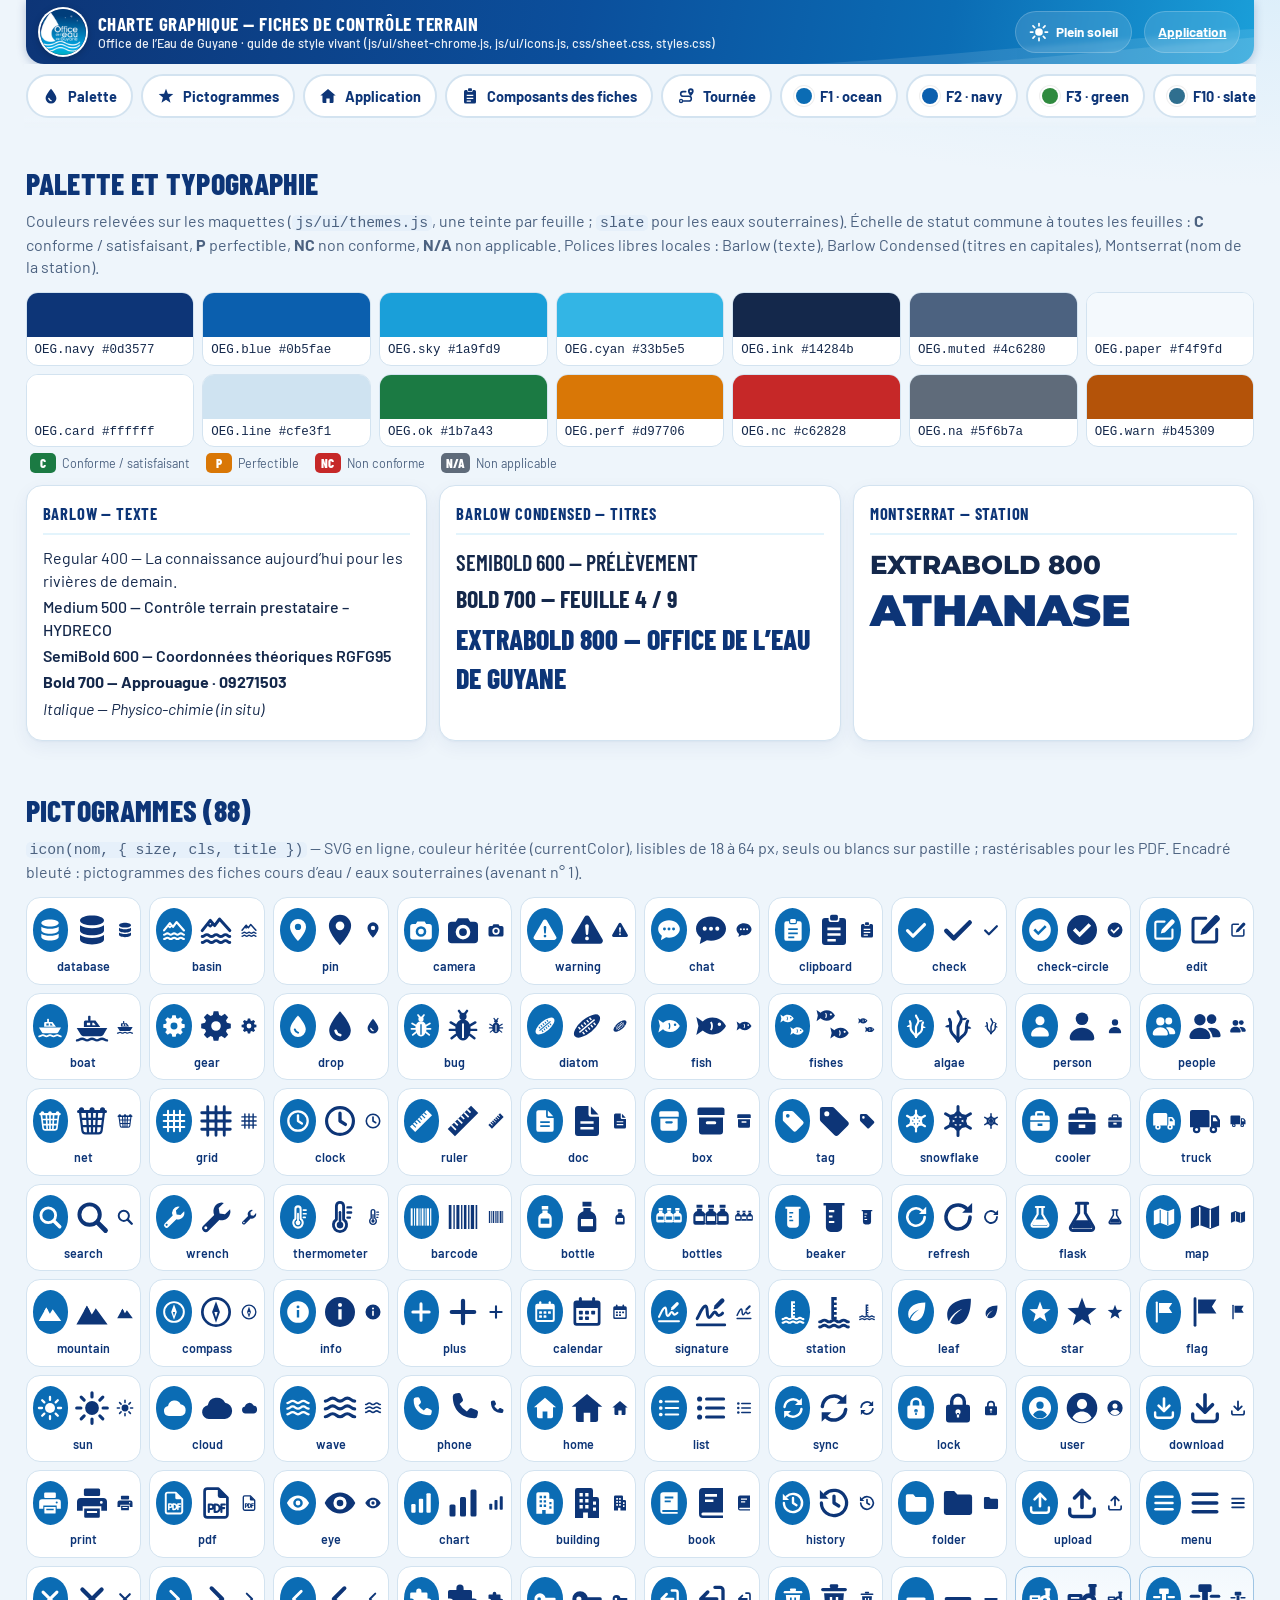
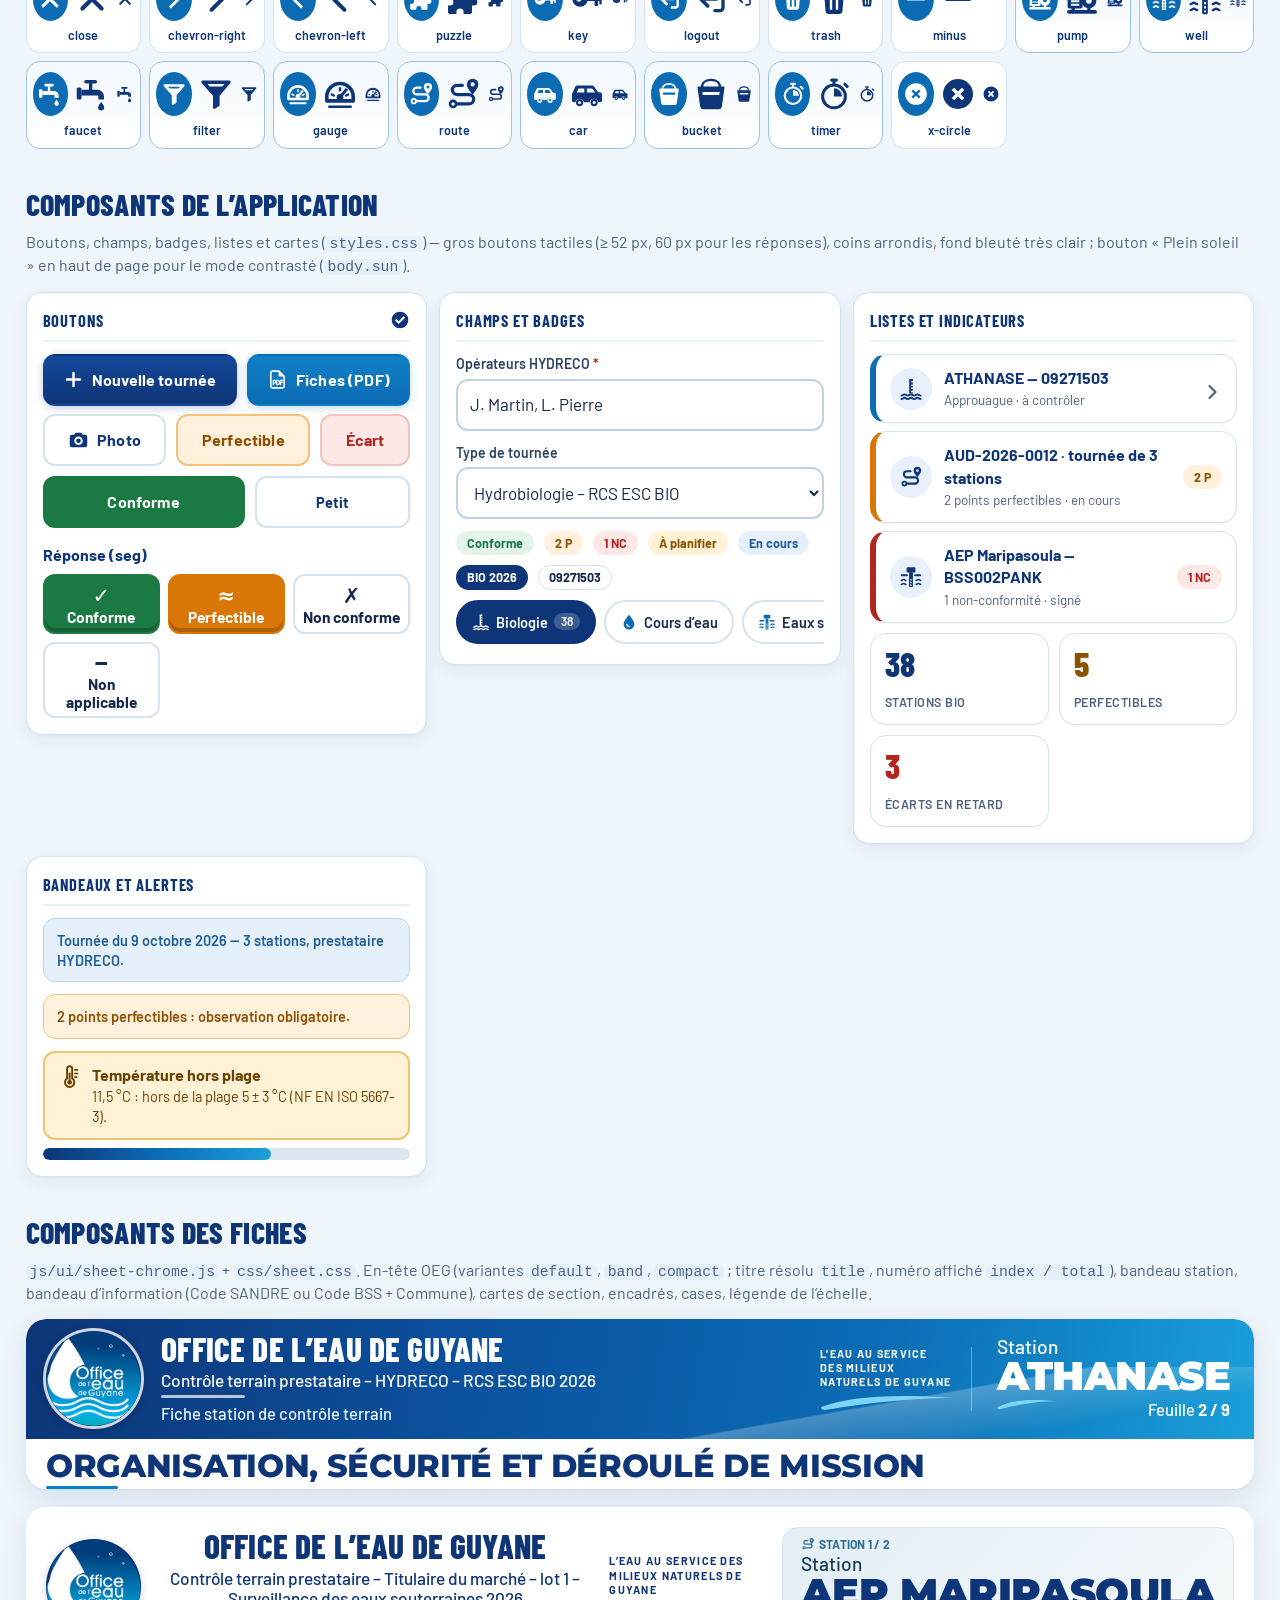
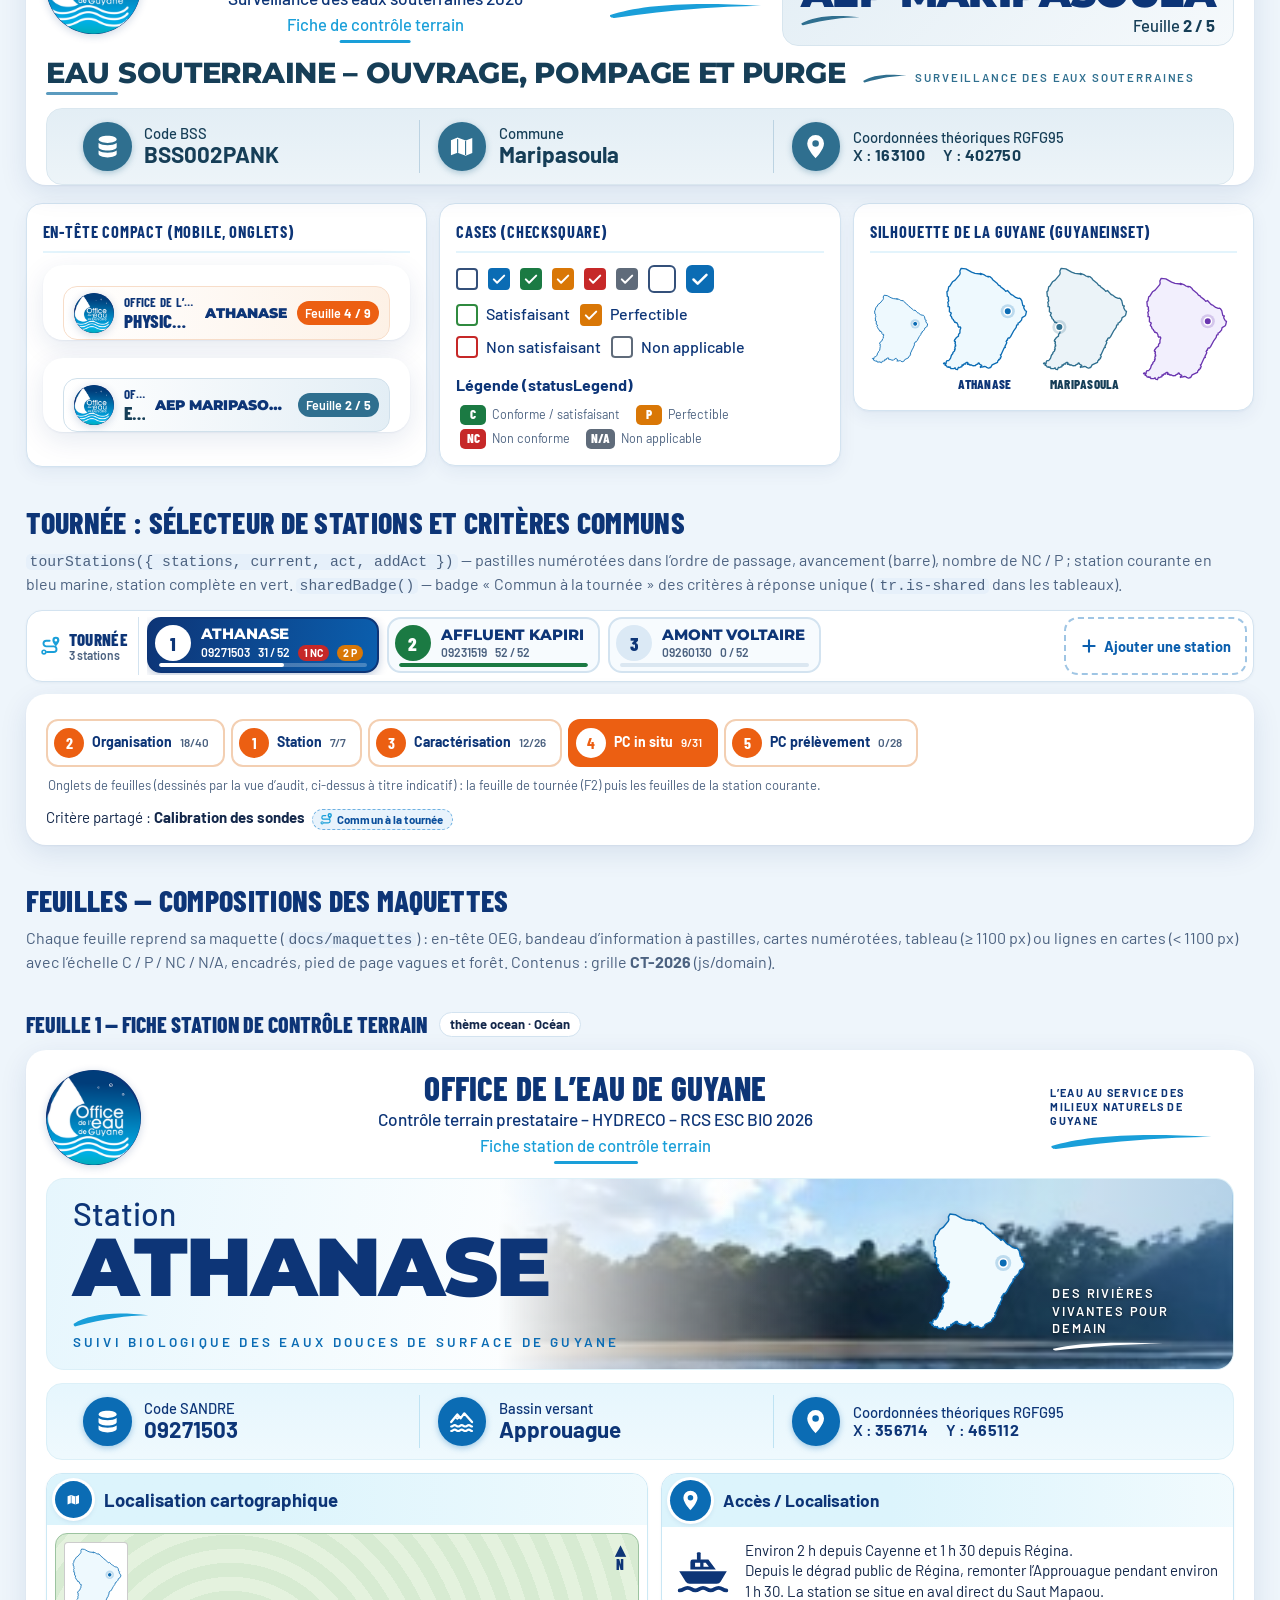
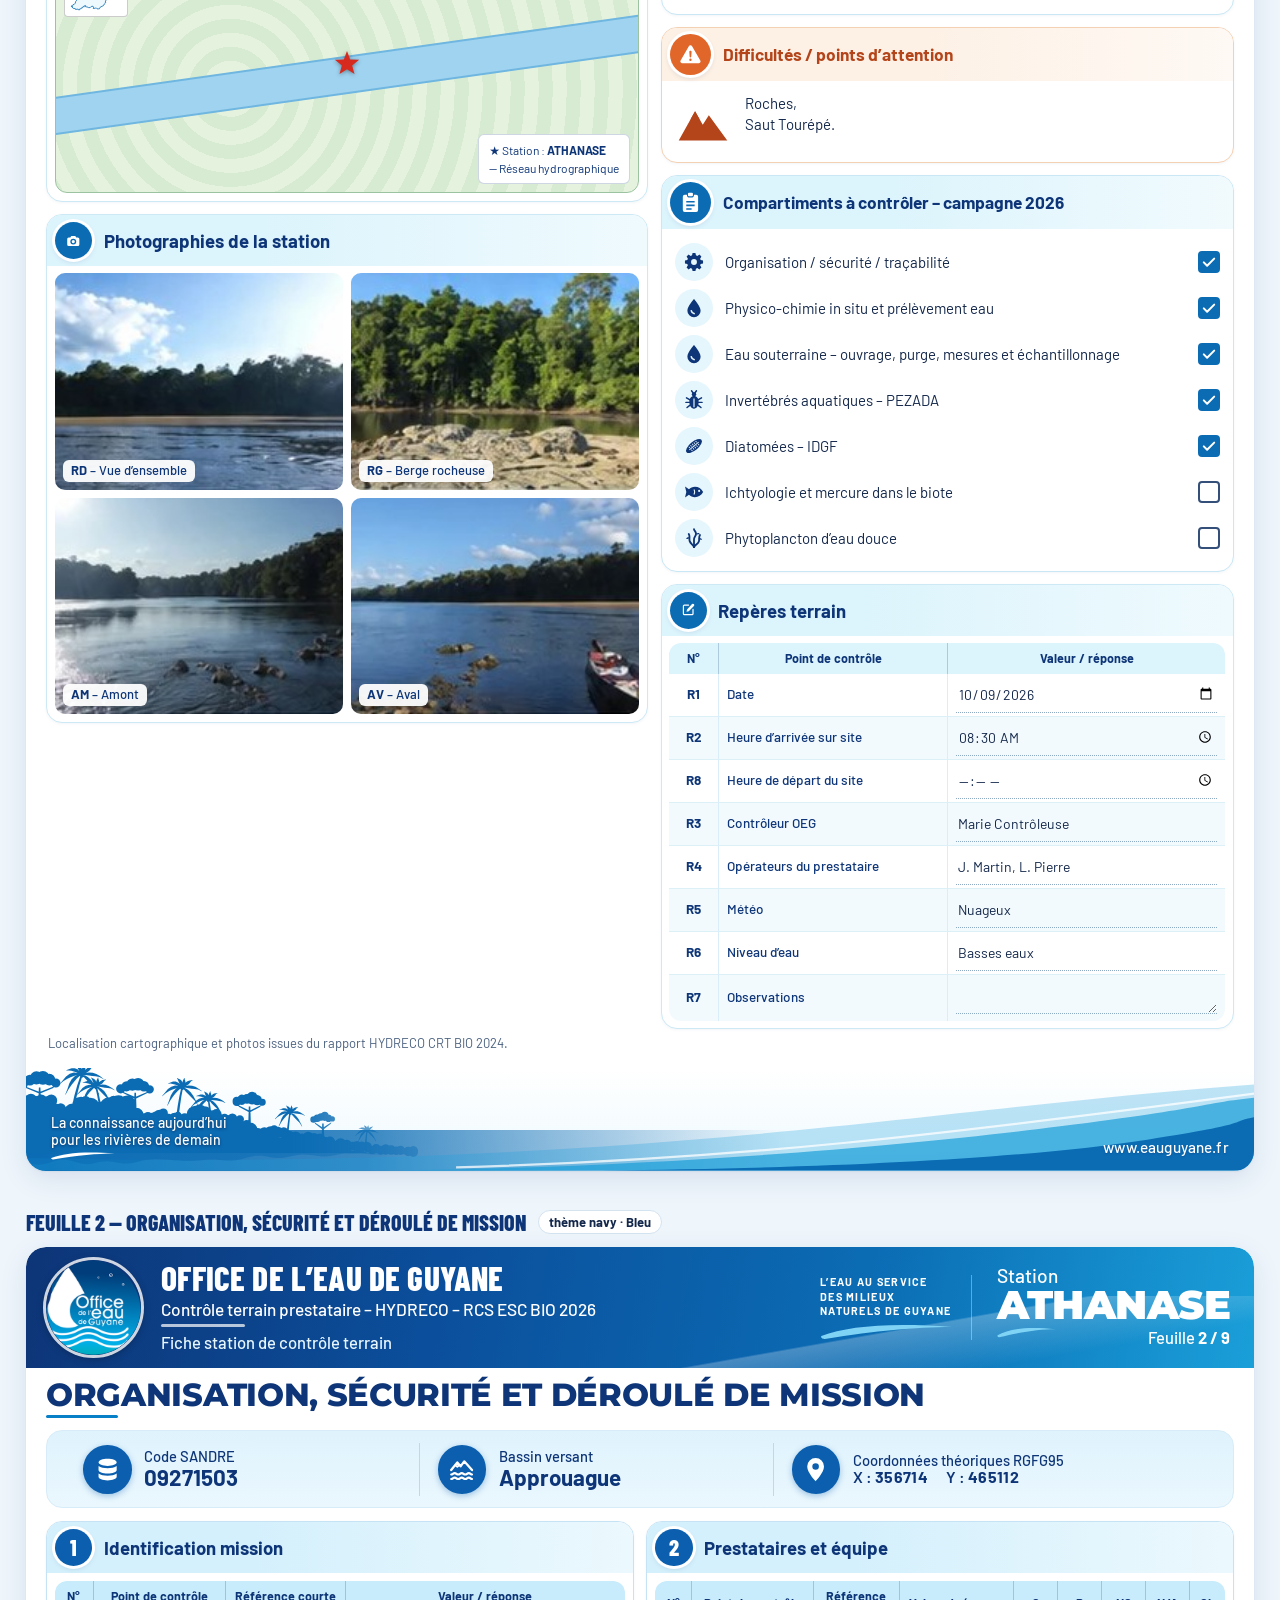
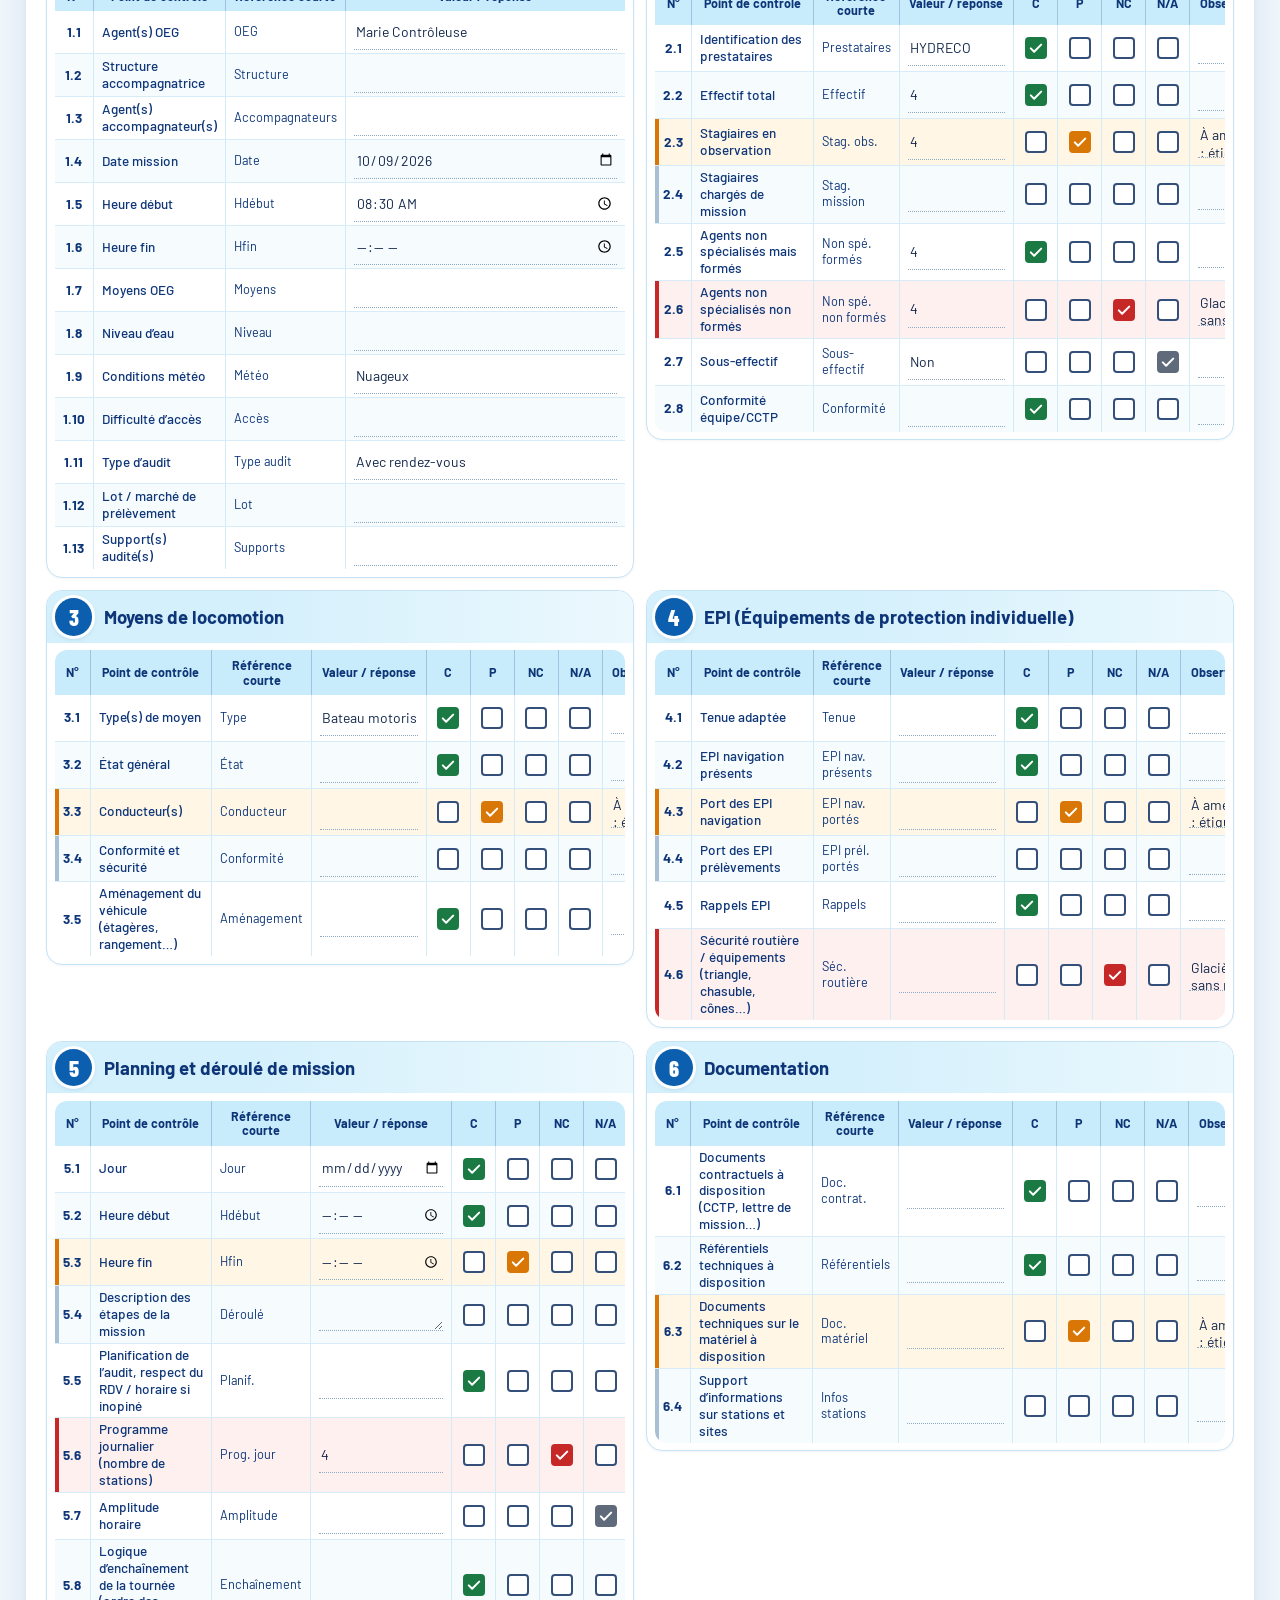
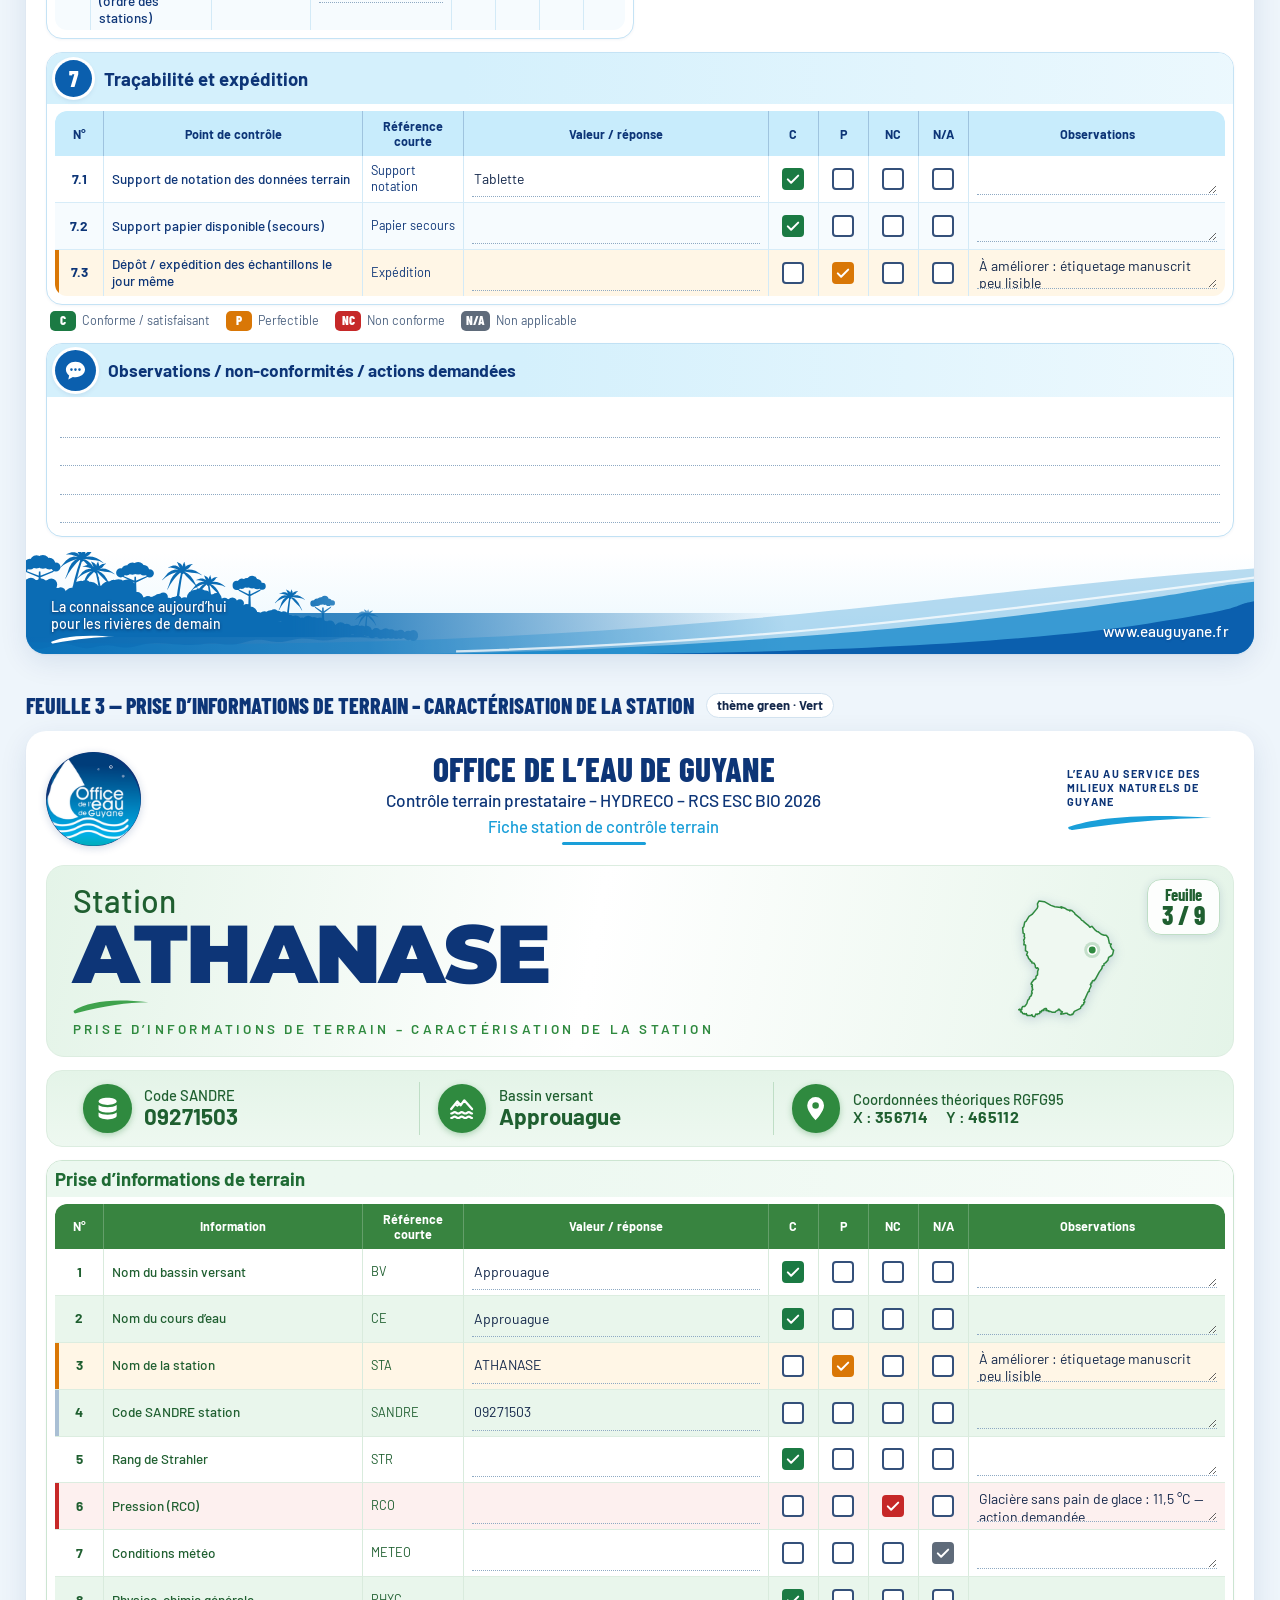
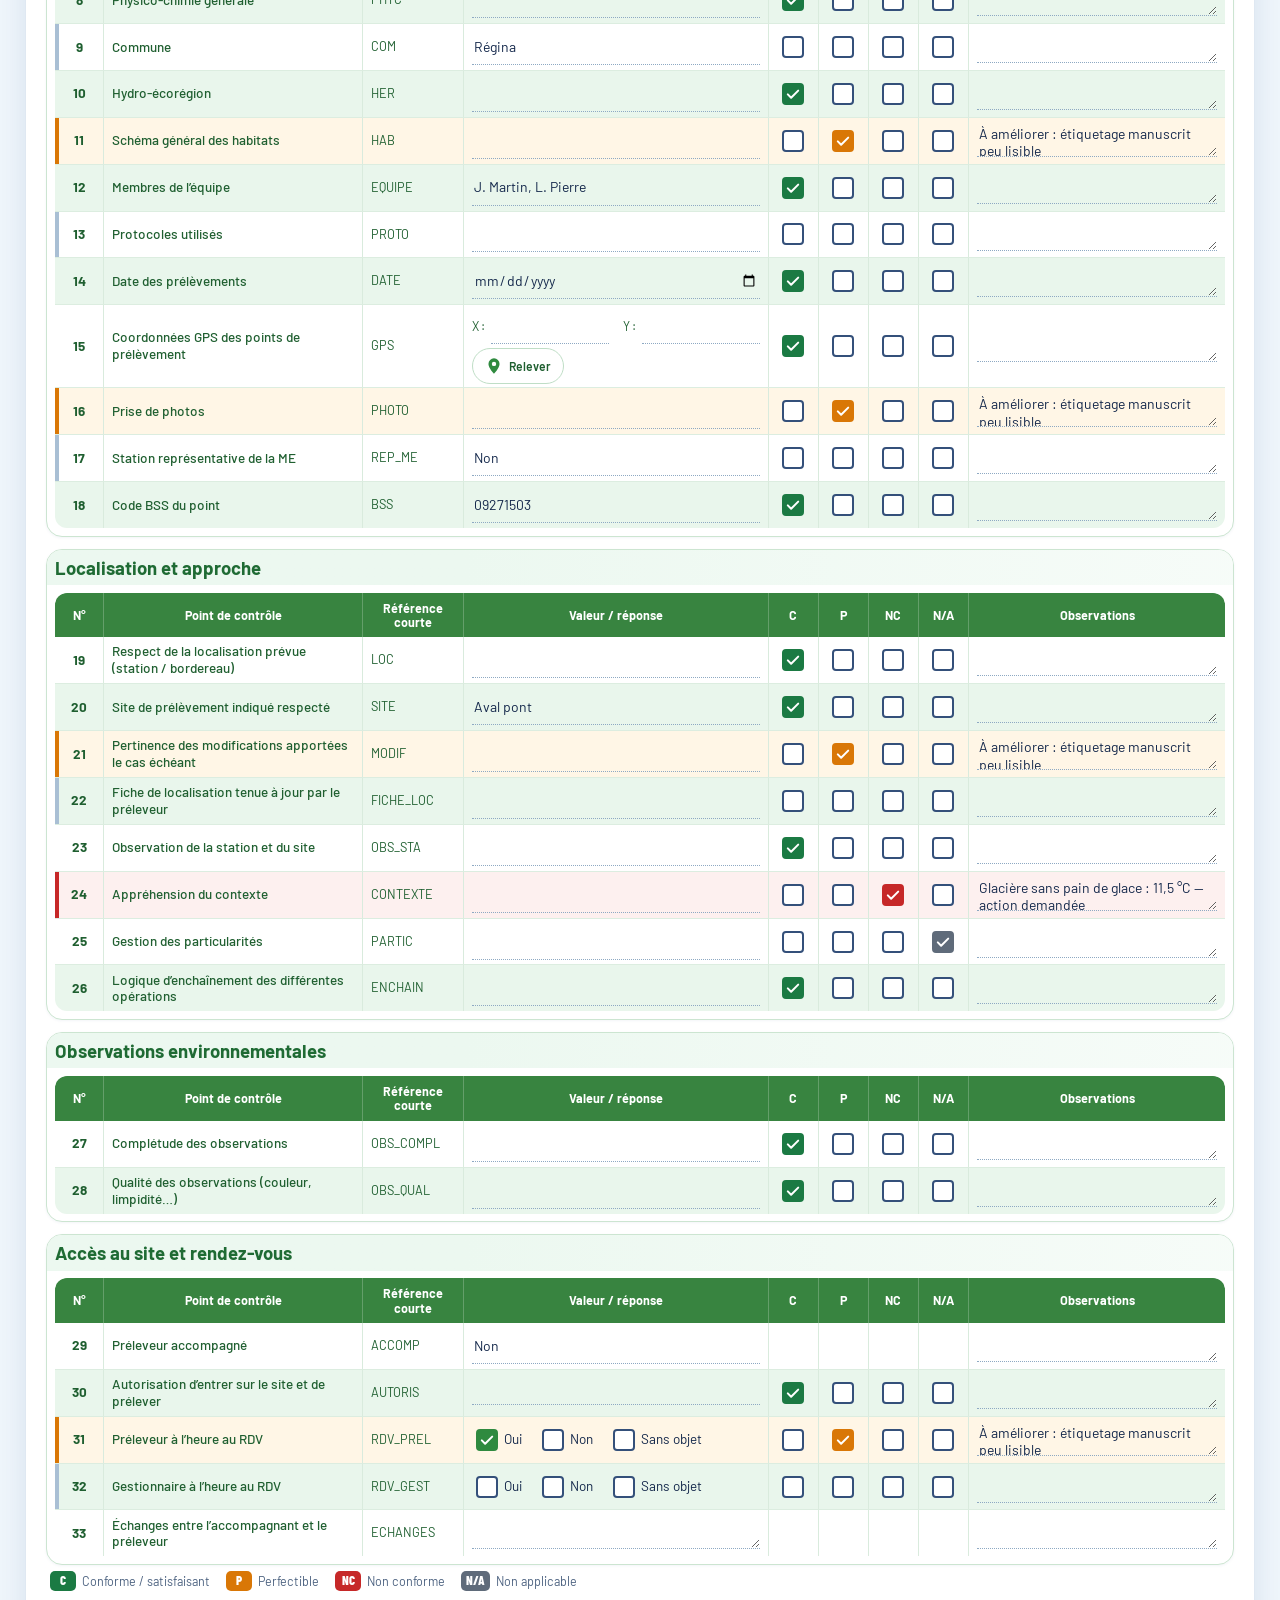
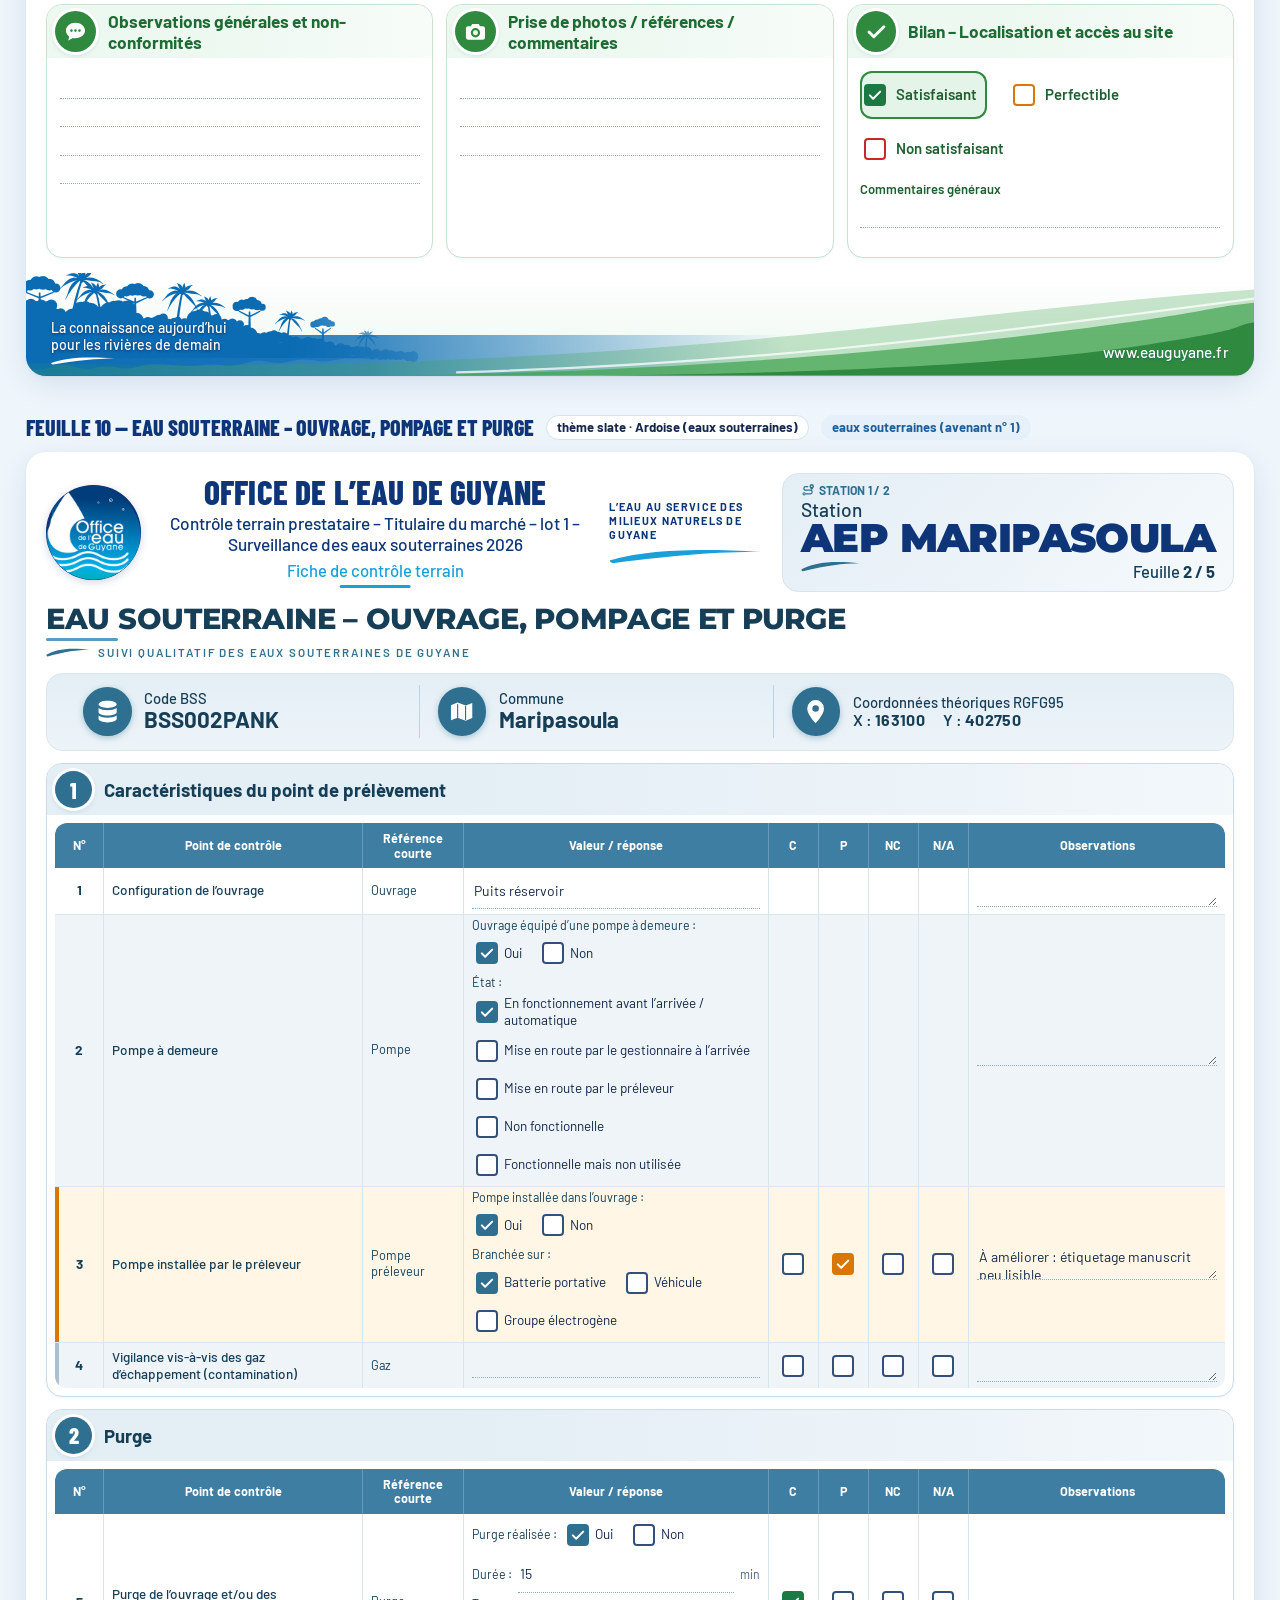
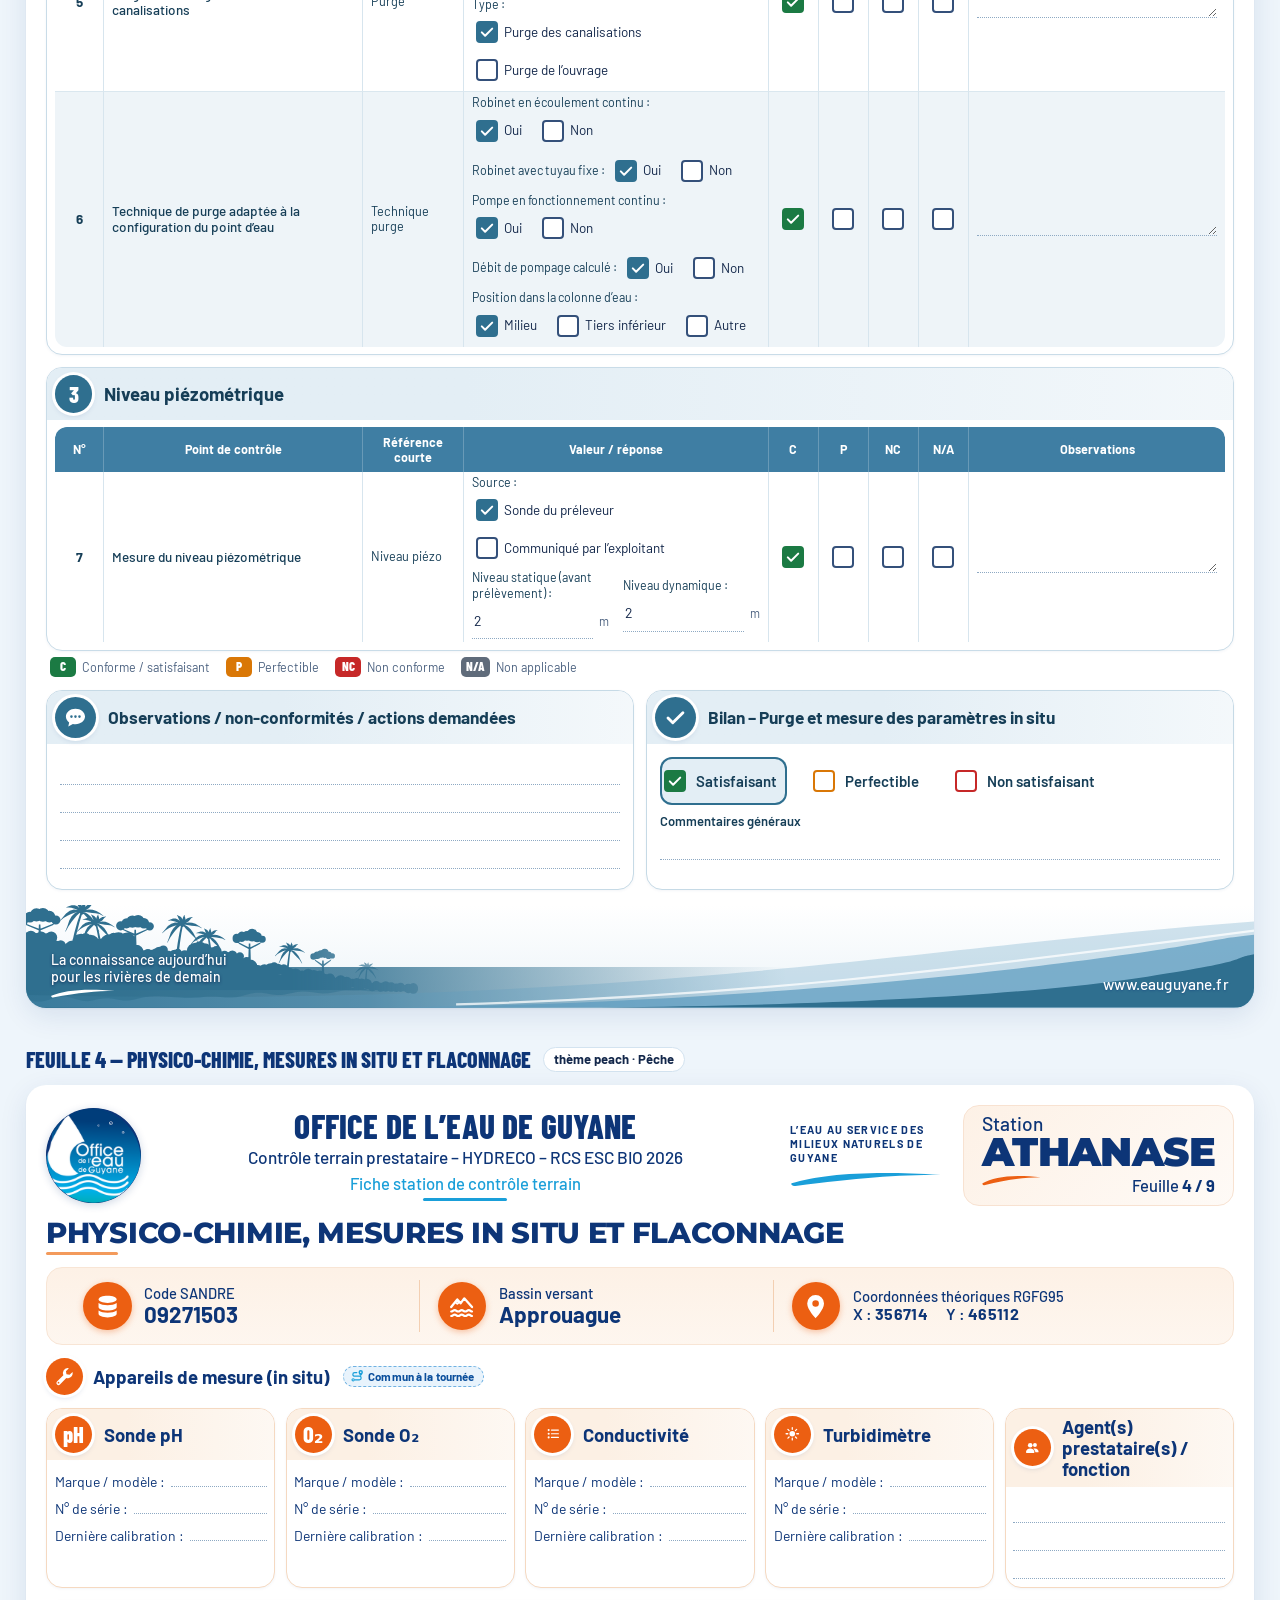
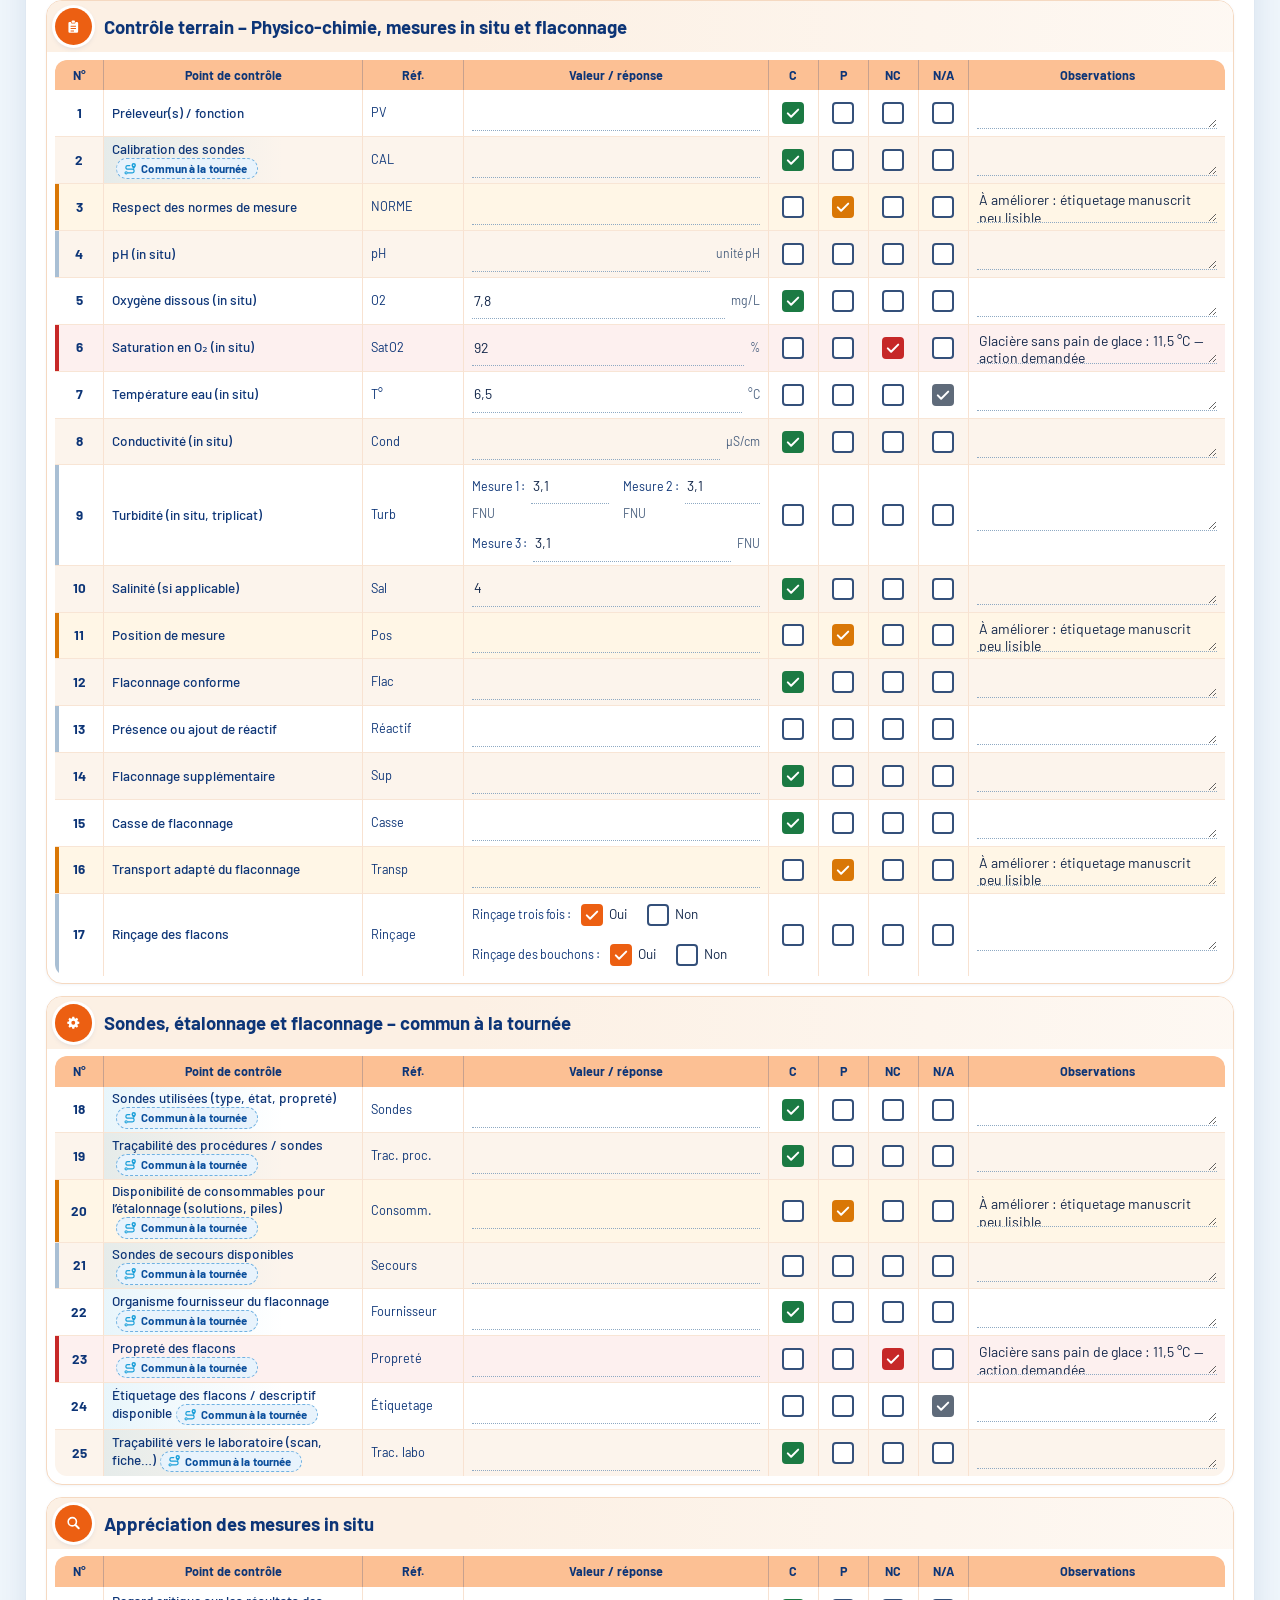
==== commit 6a3fcd82: "Grille unique CT-2026 : tournées, cours d'eau et eaux souterraines, échelle C / P / NC / N/A Les fic" ====
--- a/docs/charte.html
+++ b/docs/charte.html
@@ -9,139 +9,391 @@
 <link rel="stylesheet" href="../styles.css">
 <link rel="stylesheet" href="../css/sheet.css">
 <style>
-/* Mise en page propre à ce guide de style (le reste vient de styles.css et css/sheet.css). */
+/* Mise en page propre à ce guide de style (préfixe cg-) ; tout le reste vient de styles.css et css/sheet.css.
+   Ce guide est « vivant » : il assemble les vrais composants (js/ui/sheet-chrome.js, js/ui/icons.js) et,
+   quand elle est disponible, la vraie grille « en feuilles » (js/domain/default-grids.js). */
 body{padding-bottom:40px}
-.cg-wrap{max-width:1640px;margin:0 auto;padding:16px clamp(10px,2vw,28px) 40px}
-.cg-top{position:relative;top:auto;z-index:1}
-.cg-nav{display:flex;gap:8px;overflow-x:auto;padding:10px 0 12px;scrollbar-width:thin}
-.cg-nav a{flex:none;display:inline-flex;align-items:center;gap:8px;min-height:44px;padding:6px 14px;border-radius:999px;background:#fff;border:2px solid var(--line);text-decoration:none;color:var(--brand);font-weight:700}
-.cg-nav a i{width:16px;height:16px;border-radius:50%;display:inline-block}
-.cg-h2{font-family:var(--font-cond);font-weight:800;text-transform:uppercase;color:var(--brand);font-size:clamp(22px,2.4vw,30px);margin:34px 0 6px;letter-spacing:.01em}
-.cg-lead{color:var(--muted);margin:0 0 14px;max-width:72em}
+.cg-wrap{max-width:1640px;margin:0 auto;padding:0 clamp(10px,2vw,28px) 40px}
+.cg-top{position:relative;top:auto;z-index:1;border-radius:0 0 18px 18px}
+.cg-nav{position:sticky;top:0;z-index:20;display:flex;gap:8px;overflow-x:auto;padding:10px 2px 10px;margin:0 -2px;scrollbar-width:thin;background:linear-gradient(var(--paper) 80%,transparent)}
+.cg-nav a{flex:none;display:inline-flex;align-items:center;gap:8px;min-height:44px;padding:6px 14px;border-radius:999px;background:#fff;border:2px solid var(--line);text-decoration:none;color:var(--brand);font-weight:700;font-size:14.5px}
+.cg-nav a i{width:16px;height:16px;border-radius:50%;display:inline-block;box-shadow:0 0 0 2px #fff,0 0 0 3px #0001}
+.cg-nav a .ico{width:18px;height:18px}
+.cg-h2{font-family:var(--font-cond);font-weight:800;text-transform:uppercase;color:var(--brand);font-size:clamp(22px,2.4vw,30px);margin:34px 0 6px;letter-spacing:.01em;scroll-margin-top:70px}
+.cg-h3{font-family:var(--font-cond);font-weight:800;text-transform:uppercase;color:var(--brand);font-size:18px;margin:22px 0 8px;letter-spacing:.02em}
+.cg-lead{color:var(--muted);margin:0 0 14px;max-width:76em}
+.cg-lead code,.cg-note code{font-size:.92em;background:#e6f0fa;border-radius:5px;padding:0 4px}
 .cg-swatches{display:grid;grid-template-columns:repeat(auto-fill,minmax(150px,1fr));gap:8px;margin:10px 0 4px}
 .cg-sw{border-radius:12px;overflow:hidden;border:1px solid var(--line);background:#fff;font-size:12.5px}
 .cg-sw b{display:block;height:44px}
-.cg-sw span{display:block;padding:5px 8px;font-family:"SFMono-Regular",Consolas,monospace}
+.cg-sw span{display:block;padding:5px 8px;font-family:"SFMono-Regular",Consolas,monospace;overflow-wrap:anywhere}
 .cg-type{display:grid;grid-template-columns:repeat(auto-fit,minmax(min(100%,300px),1fr));gap:12px}
 .cg-type .card p{margin:4px 0}
 .cg-icons{display:grid;grid-template-columns:repeat(auto-fill,minmax(112px,1fr));gap:8px}
-.cg-icon{background:#fff;border:1px solid var(--line);border-radius:14px;padding:10px 6px 8px;text-align:center;color:var(--th-dark);font-size:12.5px;font-weight:600}
+.cg-icon{background:#fff;border:1px solid var(--line);border-radius:14px;padding:10px 6px 8px;text-align:center;color:#0d3577;font-size:12.5px;font-weight:600}
+.cg-icon.new{border-color:#9fc5e4;background:linear-gradient(180deg,#f2f8fd,#fff)}
 .cg-icon .pills{display:flex;gap:6px;align-items:center;justify-content:center;margin-bottom:6px}
-.cg-icon .pill{display:grid;place-items:center;width:44px;height:44px;border-radius:50%;background:var(--th-main);color:#fff}
-.cg-icon .big{color:var(--th-dark)}
-.cg-icon code{display:block;margin-top:2px;font-size:11.5px;color:var(--muted)}
-.cg-demo{display:grid;grid-template-columns:repeat(auto-fit,minmax(min(100%,340px),1fr));gap:12px;align-items:start}
-.cg-caption{font-size:12.5px;color:var(--oeg-muted);margin:4px 2px 0;font-style:italic}
-.cg-sheet-h{display:flex;align-items:center;gap:10px;margin:30px 0 8px}
+.cg-icon .pill{display:grid;place-items:center;width:44px;height:44px;border-radius:50%;background:#0b6cb4;color:#fff}
+.cg-demo{display:grid;grid-template-columns:repeat(auto-fit,minmax(min(100%,360px),1fr));gap:12px;align-items:start}
+.cg-demo>.card{margin:0}
+.cg-stack>*+*{margin-top:12px}
+.cg-sheet-h{display:flex;align-items:center;flex-wrap:wrap;gap:8px 12px;margin:36px 0 10px;scroll-margin-top:70px}
 .cg-sheet-h h2{margin:0;font-family:var(--font-cond);font-weight:800;text-transform:uppercase;color:var(--brand);font-size:22px}
 .cg-sheet-h .badge{font-size:13px}
-@media print{.cg-top,.cg-h2,.cg-lead,.cg-sheet-h,.cg-intro,.cg-section-app,.cg-icons-sec{display:none!important}.cg-wrap{padding:0;max-width:none}}
+.cg-note{font-size:13px;color:var(--muted);margin:6px 2px 0}
+.cg-more{margin:2px 4px;font-size:13px;color:var(--oeg-muted);font-style:italic}
+.cg-cols2{display:grid;grid-template-columns:1fr;gap:clamp(8px,1vw,14px);align-items:start}
+.cg-cols2>*,.cg-f1>*,.cg-kit-grid>*{min-width:0}
+@media(min-width:1100px){.cg-cols2{grid-template-columns:1fr 1fr}.cg-cols2>.cg-span{grid-column:1 / -1}}
+/* Feuille 1 (démonstration de composition ; la vraie fiche station est js/views/station-sheet.js) */
+.cg-f1{display:grid;grid-template-columns:1fr;gap:clamp(8px,1vw,14px);align-items:start}
+@media(min-width:900px){.cg-f1{grid-template-columns:1.05fr 1fr}}
+.cg-map{position:relative;min-height:260px;border-radius:12px;overflow:hidden;background:
+  repeating-radial-gradient(circle at 30% 60%,#d7ebd2 0 14px,#e4f2de 14px 28px);border:1.5px solid #9cc3a0;display:grid;place-items:center}
+.cg-map::before{content:"";position:absolute;left:-10%;right:-10%;top:48%;height:34px;background:#9fd3f0;transform:rotate(-8deg);border-radius:20px;box-shadow:0 0 0 2px #6fb6e0}
+.cg-map .cg-star{position:relative;z-index:1;display:grid;place-items:center;width:34px;height:34px;color:#d62a1e;filter:drop-shadow(0 1px 2px #0006)}
+.cg-map .guyane-inset{position:absolute;left:8px;top:8px;background:#fff;border:1px solid #0003;padding:4px;border-radius:4px}
+.cg-map .cg-legend{position:absolute;right:8px;bottom:8px;background:#fff;border:1px solid #0d357733;border-radius:6px;padding:6px 10px;font-size:12px;line-height:1.5;color:#0d3577}
+.cg-map .cg-north{position:absolute;right:12px;top:8px;font-family:var(--f-cond);font-weight:800;color:#0d3577;text-align:center;line-height:1}
+.cg-photos{display:grid;grid-template-columns:1fr 1fr;gap:8px}
+.cg-photos figure{position:relative;margin:0;border-radius:10px;overflow:hidden;aspect-ratio:4/3;background:#cfe6f3}
+.cg-photos img{width:100%;height:100%;object-fit:cover;display:block}
+.cg-photos figcaption{position:absolute;left:8px;bottom:8px;background:#fffffff0;color:#0d3577;border-radius:6px;padding:2px 8px;font-size:13px;font-weight:500}
+.cg-photos figcaption b{font-weight:700}
+.cg-access{display:flex;gap:14px;align-items:flex-start}
+.cg-access>.ico{flex:none;color:var(--th-dark)}
+.cg-comp{list-style:none;margin:0;padding:0;display:grid;gap:6px}
+.cg-comp li{display:flex;align-items:center;gap:12px;min-height:40px}
+.cg-comp .pill{flex:none;display:grid;place-items:center;width:38px;height:38px;border-radius:50%;background:var(--th-light);color:var(--th-dark)}
+.cg-comp .pill .ico{width:22px;height:22px}
+.cg-comp li>span:nth-child(2){flex:1}
+/* Module « appareils de mesure » (feuille 4) */
+.cg-instr{display:grid;grid-template-columns:repeat(auto-fit,minmax(min(100%,210px),1fr));gap:clamp(6px,.8vw,12px)}
+.cg-instr .sec-no.is-txt{font-size:15px}
+.cg-kv{display:grid;gap:2px;font-size:14px}
+.cg-kv>div{display:flex;gap:6px;align-items:baseline}
+.cg-kv>div>span{white-space:nowrap;color:var(--th-dark)}
+.cg-kv>div>i{flex:1;border-bottom:1.5px dotted var(--oeg-dots);min-height:20px}
+.cg-section-title{display:flex;align-items:center;gap:10px;font-weight:700;font-size:clamp(16px,1.45vw,22px);color:var(--th-bar-text,#0d3577)}
+.cg-section-title .bc-ic{width:clamp(34px,2.9vw,44px)}
+.cg-kit-grid{display:grid;grid-template-columns:repeat(auto-fit,minmax(min(100%,420px),1fr));gap:clamp(8px,1vw,14px);align-items:start}
+.cg-tabs{display:flex;gap:6px;overflow-x:auto;padding:4px 0;scrollbar-width:thin}
+.cg-tab{flex:none;display:inline-flex;align-items:center;gap:8px;min-height:48px;padding:4px 14px 4px 6px;border-radius:12px;border:2px solid var(--th-line);background:#fff;font-weight:700;color:var(--th-dark);font-size:14px}
+.cg-tab b{display:grid;place-items:center;width:30px;height:30px;border-radius:50%;background:var(--th-main);color:#fff;font-family:var(--f-cond);font-size:16px}
+.cg-tab small{font-weight:600;color:var(--oeg-muted)}
+.cg-tab.sel{background:var(--th-main);border-color:var(--th-main);color:#fff}.cg-tab.sel b{background:#fff;color:var(--th-main)}.cg-tab.sel small{color:#fff}
+@media print{.cg-top,.cg-nav,.cg-h2,.cg-h3,.cg-lead,.cg-sheet-h,.cg-intro,.cg-section-app,.cg-icons-sec,.cg-fiches,.cg-themes-sec{display:none!important}.cg-wrap{padding:0;max-width:none}}
 </style>
 </head>
 <body>
 <div class="cg-wrap">
-  <header class="cg-top app-top" style="border-radius:0 0 18px 18px">
+  <header class="cg-top app-top">
     <img class="logo" src="../icons/logo-oeg-rond.png" alt="Office de l’Eau de Guyane" width="46" height="46">
     <div class="titles"><h1>Charte graphique — fiches de contrôle terrain</h1><small>Office de l’Eau de Guyane · guide de style vivant (js/ui/sheet-chrome.js, js/ui/icons.js, css/sheet.css, styles.css)</small></div>
-    <a class="top-pill" href="../index.html">Application</a>
+    <button class="top-pill" type="button" id="cgSun" title="Mode plein soleil (contraste renforcé)"><span class="lbl">Plein soleil</span></button>
+    <a class="top-pill" href="../index.html"><span class="lbl">Application</span></a>
   </header>
-  <nav class="cg-nav" id="cgNav" aria-label="Thèmes"></nav>
+  <nav class="cg-nav" id="cgNav" aria-label="Sommaire du guide"></nav>
   <div id="cg">Chargement…</div>
 </div>
 <script type="module">
 import { html, raw } from '../js/core/util.js';
 import { THEMES, OEG } from '../js/ui/themes.js';
 import { icon, ICON_NAMES } from '../js/ui/icons.js';
-import { oegHeader, stationBanner, infoStrip, sectionCard, blockCard, checkSquare, guyaneInset, sheetFooter, sheetFrame, dotLines } from '../js/ui/sheet-chrome.js';
-
-const SITE = { id: 'site-09271503', name: 'Athanase', code: '09271503', bassin: 'Approuague', x: 356714, y: 465112, lat: 4.206867, lon: -52.291022 };
-const PHOTO = '../img/stations/09271503/RD.jpg';
-/* Repli si la grille BIO 2026 (js/domain/grid-bio-2026.js) n'est pas disponible. */
-let GRID = { header: { org: 'Office de l’Eau de Guyane', title: 'Contrôle terrain prestataire – HYDRECO – RCS ESC BIO 2026', subtitle: 'Fiche station de contrôle terrain',
+import { oegHeader, stationBanner, infoStrip, sectionCard, blockCard, checkSquare, guyaneInset, sheetFooter, sheetFrame, dotLines,
+  STATUS_SCALE, statusHeadCells, statusLegend, sharedBadge, tourStations } from '../js/ui/sheet-chrome.js';
+
+/* ---------- Données d'exemple ---------- */
+const SITE = { id: 'site-09271503', name: 'Athanase', code: '09271503', codeType: 'SANDRE', bassin: 'Approuague', riverName: 'Approuague', commune: 'Régina',
+  x: 356714, y: 465112, lat: 4.206867, lon: -52.291022, her: 52, pressions: '' };
+const SITE_ESO = { id: 'site-BSS002PANK', name: 'AEP Maripasoula', code: 'BSS002PANK', codeType: 'BSS', commune: 'Maripasoula', x: 163100, y: 402750,
+  nature: 'Unité de traitement / Forages (60 m)', aquifere: 'Horizon fissuré + fracture profonde', usage: 'Alimentation en eau potable' };
+const PHOTO = n => `../img/stations/09271503/${n}.jpg`;
+const NEW_ICONS = ['pump', 'well', 'faucet', 'filter', 'gauge', 'route', 'car', 'bucket', 'timer'];
+
+/* Grille « en feuilles » réelle (si disponible) ; sinon structure de repli conforme à la spécification. */
+let GRID = null, gridsMod = null;
+try { const m = await import('../js/domain/default-grids.js'); GRID = (m.DEFAULT_GRIDS || []).find(g => g?.layout === 'sheets') || null; } catch (e) { GRID = null; }
+try { gridsMod = await import('../js/domain/grids.js'); } catch (e) { gridsMod = null; }
+const FALLBACK_HEADER = { org: 'Office de l’Eau de Guyane', title: 'Contrôle terrain prestataire – {prestataire} – {programme}', subtitle: 'Fiche station de contrôle terrain',
   tagline: 'L’eau au service des milieux naturels de Guyane', program: 'Suivi biologique des eaux douces de surface de Guyane',
-  slogan: 'La connaissance aujourd’hui pour les rivières de demain', website: 'www.eauguyane.fr' } };
-let SHEETS = [
-  { no: 1, title: 'Fiche station de contrôle terrain', kicker: 'Suivi biologique des eaux douces de surface de Guyane', theme: 'ocean', layout: 'station' },
-  { no: 2, title: 'Organisation, sécurité et déroulé de mission', kicker: '', theme: 'navy', layout: 'table' },
-  { no: 3, title: 'Prise d’informations de terrain – caractérisation de la station', kicker: 'Prise d’informations de terrain – caractérisation de la station', theme: 'green', layout: 'table' },
-  { no: 4, title: 'Physico-chimie, mesures in situ et flaconnage', kicker: '', theme: 'peach', layout: 'table' },
-  { no: 5, title: 'Physico-chimie – prélèvement, conditionnement et chaîne du froid', kicker: '', theme: 'orange', layout: 'table' },
-  { no: 6, title: 'Invertébrés aquatiques – protocole PEZADA', kicker: 'Suivi biologique des eaux douces de surface de Guyane', theme: 'violet', layout: 'table' },
-  { no: 7, title: 'Diatomées – IDGF', kicker: 'Fiche de contrôle terrain – Diatomées – IDGF', theme: 'sky', layout: 'table' },
-  { no: 8, title: 'Ichtyologie et mercure dans le biote', kicker: 'Suivi biologique des eaux douces de Guyane', theme: 'ocean', layout: 'split' },
-  { no: 9, title: 'Phytoplancton d’eau douce', kicker: 'Phytoplancton d’eau douce', theme: 'teal', layout: 'table' }
+  slogan: 'La connaissance aujourd’hui pour les rivières de demain', website: 'www.eauguyane.fr' };
+const HEADER = { ...FALLBACK_HEADER, ...(GRID?.header || {}) };
+/* En-tête résolu (headerOf / headerTitle de js/domain/grids.js si l'avenant est intégré, sinon substitution locale). */
+function resolvedHeader(provider, program, auditType, subtitle) {
+  try {
+    if (gridsMod?.headerOf && GRID?.types?.length) { const h = gridsMod.headerOf(GRID, { provider: { name: provider }, auditType }); if (h.title) return { title: h.title, subtitle: h.subtitle || subtitle }; }
+  } catch (e) { /* repli */ }
+  return { title: String(HEADER.title).replace('{prestataire}', provider).replace('{programme}', program).replace(/HYDRECO – RCS ESC BIO 2026$/, `${provider} – ${program}`), subtitle };
+}
+const HEAD_BIO = resolvedHeader('HYDRECO', 'RCS ESC BIO 2026', 'bio', 'Fiche station de contrôle terrain');
+const HEAD_ESO = resolvedHeader('Titulaire du marché – lot 1', 'Surveillance des eaux souterraines 2026', 'eso', 'Fiche de contrôle terrain');
+const TITLE_BIO = HEAD_BIO.title, TITLE_ESO = HEAD_ESO.title;
+
+const it = (sheet, no, label, short, extra = {}) => ({ id: `it-F${sheet}-${no}`, no: String(no), label, short, kind: 'conformity', required: true, input: { type: 'text' }, ...extra });
+const FALLBACK_F10 = {
+  sheet: { no: 10, key: 'eso-ouvrage', tab: 'Ouvrage et purge', title: 'Eau souterraine – ouvrage, pompage et purge', kicker: 'Surveillance des eaux souterraines', theme: 'slate', layout: 'table', scope: 'station',
+    blocks: [{ key: 'observations', title: 'Observations / non-conformités / actions demandées', icon: 'chat' },
+      { key: 'conclusion', title: 'Bilan – Purge et mesure des paramètres in situ', icon: 'check', options: [['C', 'Satisfaisant'], ['P', 'Perfectible'], ['NC', 'Non satisfaisant']], fields: ['controller', 'date', 'signature'] }] },
+  sections: [
+    { id: 's-F10-1', sheet: 10, no: '1', title: 'Caractéristiques du point de prélèvement', icon: 'well', columns: 'full', items: [
+      it(10, 1, 'Configuration de l’ouvrage', 'Config.', { kind: 'select', input: null, options: ['Robinet', 'Puits réservoir', 'Émergence de la source', 'Piézomètre', 'Autre'], icon: 'well' }),
+      it(10, 2, 'Pompe à demeure', 'Pompe', { kind: 'text', icon: 'pump', input: { type: 'fields', fields: [{ key: 'choix', type: 'choice', options: ['Oui', 'Non'] }, { key: 'etat', label: 'État', type: 'text' }] } }),
+      it(10, 3, 'Pompe installée par le préleveur', 'Pompe prél.', { icon: 'pump', input: { type: 'fields', fields: [{ key: 'alimentation', type: 'choice', options: ['Batterie portative', 'Véhicule', 'Groupe électrogène'] }] } }),
+      it(10, 4, 'Vigilance vis-à-vis des gaz d’échappement', 'Gaz', { icon: 'car' })] },
+    { id: 's-F10-2', sheet: 10, no: '2', title: 'Purge', icon: 'timer', columns: 'full', items: [
+      it(10, 5, 'Purge de l’ouvrage et/ou des canalisations', 'Purge', { icon: 'timer', input: { type: 'fields', fields: [{ key: 'duree', label: 'Durée', type: 'number', unit: 'min' }, { key: 'type', type: 'choice', options: ['Canalisations', 'Ouvrage'] }] } }),
+      it(10, 6, 'Technique de purge adaptée à la configuration du point d’eau', 'Technique', { icon: 'faucet' })] },
+    { id: 's-F10-3', sheet: 10, no: '3', title: 'Niveau piézométrique', icon: 'gauge', columns: 'full', items: [
+      it(10, 7, 'Mesure du niveau piézométrique', 'Niveau', { icon: 'gauge', input: { type: 'fields', fields: [{ key: 'statique', label: 'Statique', type: 'number', unit: 'm' }, { key: 'dynamique', label: 'Dynamique', type: 'number', unit: 'm' }] } })] }
+  ]
+};
+const FALLBACK_SHEETS = [
+  { no: 1, title: 'Fiche station de contrôle terrain', kicker: 'Suivi biologique des eaux douces de surface de Guyane', theme: 'ocean', layout: 'station', blocks: [] },
+  { no: 2, title: 'Organisation, sécurité et déroulé de mission', kicker: '', theme: 'navy', layout: 'table', blocks: [{ key: 'observations', title: 'Observations / non-conformités / actions demandées', icon: 'chat' }] },
+  { no: 3, title: 'Prise d’informations de terrain – caractérisation de la station', kicker: 'Prise d’informations de terrain – caractérisation de la station', theme: 'green', layout: 'table', blocks: [] },
+  FALLBACK_F10.sheet,
+  { no: 4, title: 'Physico-chimie, mesures in situ et flaconnage', theme: 'peach', layout: 'table', modules: ['instruments'], blocks: [] },
+  { no: 5, title: 'Physico-chimie – prélèvement, conditionnement et chaîne du froid', theme: 'orange', layout: 'table', blocks: [] },
+  { no: 6, title: 'Invertébrés aquatiques – protocole PEZADA', kicker: 'Suivi biologique des eaux douces de surface de Guyane', theme: 'violet', layout: 'table', blocks: [] },
+  { no: 7, title: 'Diatomées – IDGF', kicker: 'Fiche de contrôle terrain – Diatomées – IDGF', theme: 'sky', layout: 'table', blocks: [] },
+  { no: 8, title: 'Ichtyologie et mercure dans le biote', kicker: 'Suivi biologique des eaux douces de Guyane', theme: 'ocean', layout: 'split', blocks: [] },
+  { no: 9, title: 'Phytoplancton d’eau douce', kicker: 'Phytoplancton d’eau douce', theme: 'teal', layout: 'table', blocks: [] }
 ];
-try {
-  const m = await import('../js/domain/grid-bio-2026.js');
-  if (m.GRID_BIO_2026?.sheets?.length) { GRID = m.GRID_BIO_2026; SHEETS = m.GRID_BIO_2026.sheets; }
-} catch (e) { /* grille non encore disponible : valeurs de repli */ }
-
-/* ---------- Tableau d'exemple (grand écran) et ses lignes en carte (petit écran) ---------- */
-const ROWS = [
-  { no: '1', label: 'Agent prestataire & fonction', short: 'A1', ic: 'person', value: html`<div class="st-fields"><span class="st-field"><span class="st-k">Nom :</span><input value="Dupont"></span><span class="st-field"><span class="st-k">Fonction :</span><input value="Chef d’équipe"></span></div>`, status: 'C', obs: '' },
-  { no: '2', label: 'Fiche terrain complétée', short: 'A2', ic: 'clipboard', value: html`<div class="st-choice"><button type="button" class="sel" aria-pressed="true">${checkSquare({ checked: true })}Oui</button><button type="button">${checkSquare({})}Non</button><button type="button">${checkSquare({})}Partielle</button></div>`, status: '', obs: '' },
-  { no: '3', label: 'Coordonnées du point', short: 'A3', ic: 'pin', value: html`<div class="st-fields"><span class="st-field"><span class="st-k">X :</span><input inputmode="decimal" value="356 702"></span><span class="st-field"><span class="st-k">Y :</span><input inputmode="decimal" value="465 130"></span><button type="button" class="st-gps">${icon('pin')}Relever</button></div>`, status: 'C', obs: '' },
-  { no: '4', label: 'Température de conservation', short: 'T° conserv.', ic: 'thermometer', value: html`<div class="st-fields"><span class="st-field"><input inputmode="decimal" value="11,5"><span class="st-unit">°C</span></span></div>`, status: 'NC', obs: 'Glacière sans pain de glace : 11,5 °C' },
-  { no: '5', label: 'Transport / acheminement', short: 'A13', ic: 'truck', value: html`<span class="st-dots"></span>`, status: 'NA', obs: '' }
+const SHEETS = (GRID?.sheets?.length ? [...GRID.sheets] : FALLBACK_SHEETS).slice();
+if (!SHEETS.some(s => String(s.no) === '10')) SHEETS.splice(Math.max(0, SHEETS.findIndex(s => String(s.no) === '3') + 1), 0, FALLBACK_F10.sheet);
+const SECTIONS = [...(GRID?.sections || [])];
+if (!SECTIONS.some(s => String(s.sheet) === '10')) SECTIONS.push(...FALLBACK_F10.sections);
+const FALLBACK_ROWS = [
+  it(0, 1, 'Agent prestataire & fonction', 'A1', { icon: 'person', input: { type: 'fields', fields: [{ key: 'nom', label: 'Nom', type: 'text' }, { key: 'fonction', label: 'Fonction', type: 'text' }] } }),
+  it(0, 2, 'Fiche terrain complétée', 'A2', { icon: 'clipboard', input: { type: 'fields', fields: [{ key: 'choix', type: 'choice', options: ['Oui', 'Non', 'Partielle'] }] } }),
+  it(0, 3, 'Coordonnées du point', 'A3', { icon: 'pin', input: { type: 'fields', gps: true, fields: [{ key: 'x', label: 'X', type: 'number' }, { key: 'y', label: 'Y', type: 'number' }] } }),
+  it(0, 4, 'Température de conservation', 'T° conserv.', { icon: 'thermometer', input: { type: 'number', unit: '°C' } }),
+  it(0, 5, 'Transport / acheminement', 'A13', { icon: 'truck' })
 ];
-const statusBtn = (code, cur) => html`<button type="button" class="st-chk${cur === code ? ' sel' : ''}" aria-pressed="${cur === code}" title="${code === 'NA' ? 'N/A' : code}">${checkSquare({ checked: cur === code })}<span class="st-chk-l">${code === 'NA' ? 'N/A' : code}</span></button>`;
-function table(withIcons) {
-  return html`<div class="st-wrap st-only-wide"><table class="st-table">
-    <thead><tr><th class="c-no">N°</th><th class="c-label">Point de contrôle</th><th class="c-short">Réf.</th><th class="c-value">Valeur / réponse</th><th class="c-c">C</th><th class="c-nc">NC</th><th class="c-na">N/A</th><th class="c-obs">Observations</th></tr></thead>
-    <tbody>${ROWS.map(r => html`<tr class="${r.status === 'NC' ? 'is-nc' : r.status ? '' : 'is-missing'}">
-      <td class="c-no">${r.no}</td>
-      <td class="c-label">${withIcons ? html`<span class="st-ic">${icon(r.ic)}</span>` : ''}${r.label}</td>
-      <td class="c-short">${r.short}</td>
-      <td class="c-value">${r.value}</td>
-      <td class="c-c">${statusBtn('C', r.status)}</td><td class="c-nc">${statusBtn('NC', r.status)}</td><td class="c-na">${statusBtn('NA', r.status)}</td>
-      <td class="c-obs"><textarea rows="1" aria-label="Observations">${r.obs}</textarea></td></tr>`)}</tbody></table></div>
-    <div class="st-cards st-only-narrow">${ROWS.slice(0, 4).map(r => html`<article class="st-row-card ${r.status === 'C' ? 'is-c' : r.status === 'NC' ? 'is-nc' : r.status === 'NA' ? 'is-na' : 'is-missing'}">
-      <div class="st-rc-head"><span class="st-rc-no">${r.no}</span>${withIcons ? html`<span class="st-rc-ic">${icon(r.ic)}</span>` : ''}<span class="st-rc-label">${r.label} <span class="req">*</span></span><span class="st-rc-short">${r.short}</span></div>
-      <div class="st-rc-value"><span class="st-rc-k">Valeur / réponse</span>${r.value}</div>
-      <div class="st-rc-status">${['C', 'NC', 'NA'].map(c => html`<button type="button" class="st-rc-btn ${c.toLowerCase()}${r.status === c ? ' sel' : ''}" aria-pressed="${r.status === c}">${c === 'NA' ? 'N/A' : c}</button>`)}</div>
-      <div class="st-rc-obs"><span class="st-rc-k">Observations</span><textarea aria-label="Observations">${r.obs}</textarea></div>
-      ${r.status === 'NC' ? html`<div class="st-rc-tools"><button class="btn ghost sm" type="button"><span class="ic">${icon('camera')}</span>Preuve</button><button class="btn danger-ghost sm" type="button"><span class="ic">${icon('warning')}</span>Écart</button></div>` : ''}
-    </article>`)}</div>`;
-}
-const conclusion = (opts) => blockCard({ icon: 'check', title: 'Conclusion du contrôle', body: html`
-  <div class="bc-options">${opts.map(([k, l], i) => html`<button type="button" class="bc-option${i === 0 ? ' sel' : ''}" aria-pressed="${i === 0}">${checkSquare({ checked: i === 0, cls: k === 'C' ? 'ok' : k === 'NC' ? 'nc' : k === 'NA' ? 'na' : '' })}${l}</button>`)}</div>
-  <div class="bc-fields"><div class="bc-field"><span class="bc-k">Nom du contrôleur OEG</span><span class="bc-v">Marie Contrôleuse</span></div><div class="bc-field"><span class="bc-k">Date</span><span class="bc-v">09/10/2026</span></div></div>
-  <div class="bc-field"><span class="bc-k">Signature</span><div class="bc-sign"></div></div>` });
-
+const sectionsOf = no => {
+  const own = SECTIONS.filter(s => String(s.sheet) === String(no));
+  return own.length ? own : [{ id: 'demo-' + no, sheet: no, no: '', title: 'Contrôle terrain', columns: 'full', items: FALLBACK_ROWS.map(r => ({ ...r })) }];
+};
+/* Rang affiché « Feuille X / N » : ordre du tableau sheets, tournée biologie complète (1 à 9 comme les maquettes). */
+const BIO_ORDER = SHEETS.filter(s => String(s.no) !== '10');
+const displayNo = sh => String(sh.no) === '10' ? { index: 2, total: 5 } : { index: BIO_ORDER.indexOf(sh) + 1, total: BIO_ORDER.length };
+
+/* ---------- Valeurs et statuts d'exemple ---------- */
+const PREFILL = { 'site.name': s => String(s.name).toUpperCase(), 'site.code': s => s.code, 'site.bassin': s => s.bassin || '', 'site.riverName': s => s.riverName || '',
+  'site.commune': s => s.commune || '', 'site.her': s => s.her ?? '', 'site.pressions': s => s.pressions || '', 'site.strahler': () => '', 'audit.date': () => '2026-10-09',
+  'audit.time': () => '08:30', 'auditor.name': () => 'Marie Contrôleuse', 'provider.name': () => 'HYDRECO', 'prestation.operators': () => 'J. Martin, L. Pierre',
+  'site.xy': s => ({ x: s.x, y: s.y }), 'audit.kind': () => 'Inopiné' };
+const SAMPLE_UNIT = { '°C': '6,5', 'mg/L': '7,8', '%': '92', 'µS/cm': '42', 'unité pH': '6,4', 'm': '2', 'FNU': '3,1', 'min': '15', 'mV': '180' };
+const PATTERN = ['C', 'C', 'P', '', 'C', 'NC', 'NA', 'C', '', 'C', 'P', 'C', ''];
+const OBS = { P: 'À améliorer : étiquetage manuscrit peu lisible', NC: 'Glacière sans pain de glace : 11,5 °C — action demandée' };
+const isConf = item => item.kind === 'conformity' || (!item.kind && item.responses);
+const statusOf = (item, i) => isConf(item) ? PATTERN[i % PATTERN.length] : '';
+const filledOf = i => i % 4 !== 3;
+const splitParen = s => { const t = String(s || ''), k = t.indexOf(' ('); return k > 0 ? html`${t.slice(0, k)} <small>${t.slice(k + 1)}</small>` : t; };
+
+function fieldsValue(item, inp, pre, filled) {
+  const vals = { ...(pre && typeof pre === 'object' ? pre : {}) };
+  for (const f of inp.fields || []) if (f.type === 'choice' && filled && f.options?.length) vals[f.key] = f.options[0];
+  /* Champ conditionnel (showIf : objet ou liste) affiché seulement si la condition est remplie. */
+  const shown = f => !f.showIf || [].concat(f.showIf).some(c => vals[c.key] === c.value);
+  return html`<div class="st-fields">${(inp.fields || []).filter(shown).map(f => {
+    if (f.type === 'choice') {
+      const choice = html`<span class="st-choice">${(f.options || []).map((o, k) => html`<button type="button" class="${filled && k === 0 ? 'sel' : ''}" aria-pressed="${filled && k === 0}">${checkSquare({ checked: filled && k === 0 })}${o}</button>`)}</span>`;
+      return f.label ? html`<span class="st-field is-choice"><span class="st-k">${f.label}&nbsp;:</span>${choice}</span>` : choice;
+    }
+    const v = vals[f.key] ?? (filled && f.type === 'number' ? (SAMPLE_UNIT[f.unit] || '') : '');
+    return html`<span class="st-field">${f.label ? html`<span class="st-k">${f.label}&nbsp;:</span>` : ''}<input ${raw(f.type === 'number' ? 'inputmode="decimal"' : '')} value="${v}" aria-label="${f.label || item.label}">${f.unit ? html`<span class="st-unit">${f.unit}</span>` : ''}</span>`;
+  })}${inp.gps ? html`<button type="button" class="st-gps">${icon('pin')}Relever</button>` : ''}</div>`;
+}
+function valueField(item, site, i) {
+  const pre = item.prefill && PREFILL[item.prefill] ? PREFILL[item.prefill](site) : '';
+  const filled = filledOf(i);
+  const inp = isConf(item) ? item.input
+    : item.kind === 'fields' ? { type: 'fields', fields: item.fields || item.input?.fields || [], gps: item.gps || item.input?.gps }
+    : { type: item.kind, options: item.options || item.input?.options, ...(item.input || {}) };
+  if (!inp || !inp.type) return html`<span class="st-dots"></span>`;
+  switch (inp.type) {
+    case 'number': return html`<span class="st-fields"><span class="st-field"><input inputmode="decimal" value="${filled ? (SAMPLE_UNIT[inp.unit] || '4') : ''}" aria-label="${item.label}">${inp.unit ? html`<span class="st-unit">${inp.unit}</span>` : ''}</span></span>`;
+    case 'date': return html`<input type="date" value="${pre || ''}" aria-label="${item.label}">`;
+    case 'time': return html`<input type="time" value="${pre || ''}" aria-label="${item.label}">`;
+    case 'select': return html`<select aria-label="${item.label}"><option value=""></option>${(inp.options || []).map((o, k) => html`<option ${raw(filled && k === 1 ? 'selected' : '')}>${o}</option>`)}</select>`;
+    case 'longtext': return html`<textarea rows="1" aria-label="${item.label}">${pre || ''}</textarea>`;
+    case 'fields': return fieldsValue(item, inp, pre, filled);
+    default: return html`<input value="${typeof pre === 'string' ? pre : ''}" aria-label="${item.label}">`;
+  }
+}
+const statusCell = (code, cur) => {
+  const s = STATUS_SCALE.find(x => x.code === code);
+  return html`<td class="c-${s.cls}"><button type="button" class="st-chk${cur === code ? ' sel' : ''}" aria-pressed="${cur === code}" title="${s.label}">${checkSquare({ checked: cur === code })}<span class="st-chk-l">${s.short}</span></button></td>`;
+};
+const rowCls = (st, conf) => st === 'NC' ? 'is-nc' : st === 'P' ? 'is-p' : st === 'C' ? 'is-c' : st === 'NA' ? 'is-na' : conf ? 'is-missing' : '';
+/* Démonstration : dans les feuilles 4 et 5, le 2e critère est « commun à la tournée ». */
+const isShared = (item, sheetNo, i) => item.scope === 'tournee' || ((sheetNo === 4 || sheetNo === 5) && i === 1);
+
+function demoTable(sec, site, { sheetNo = 0, maxCards = 4, boxed = false } = {}) {
+  const full = sec.columns !== 'value';
+  const hd = { no: 'N°', label: 'Point de contrôle', short: 'Référence courte', value: 'Valeur / réponse', obs: 'Observations', ...(sec.headers || {}) };
+  const items = sec.items || [];
+  const hasShort = items.some(x => x.short && x.short !== x.no);
+  const rows = items.map((item, i) => {
+    const st = statusOf(item, i), conf = isConf(item), shared = isShared(item, sheetNo, i);
+    return html`<tr class="${[rowCls(st, conf), shared ? 'is-shared' : ''].filter(Boolean).join(' ')}">
+      <td class="c-no">${item.no}</td>
+      <td class="c-label">${item.icon ? html`<span class="st-ic">${icon(item.icon)}</span>` : ''}${item.label}${shared ? sharedBadge() : ''}</td>
+      ${hasShort ? html`<td class="c-short">${item.short || ''}</td>` : ''}
+      <td class="c-value">${valueField(item, site, i)}</td>
+      ${full ? (conf ? STATUS_SCALE.map(s => statusCell(s.code, st)) : STATUS_SCALE.map(s => html`<td class="c-${s.cls}"></td>`)) : ''}
+      ${full ? html`<td class="c-obs"><textarea rows="1" aria-label="Observations">${OBS[st] || ''}</textarea></td>` : ''}
+    </tr>`;
+  });
+  const cards = items.slice(0, maxCards).map((item, i) => {
+    const st = statusOf(item, i), conf = isConf(item), shared = isShared(item, sheetNo, i);
+    return html`<article class="st-row-card ${rowCls(st, conf)}">
+      <div class="st-rc-head"><span class="st-rc-no">${item.no}</span>${item.icon ? html`<span class="st-rc-ic">${icon(item.icon)}</span>` : ''}<span class="st-rc-label">${item.label}${item.required ? html` <span class="req">*</span>` : ''}${shared ? html`<br>${sharedBadge()}` : ''}</span>${item.short ? html`<span class="st-rc-short">${item.short}</span>` : ''}</div>
+      <div class="st-rc-value"><span class="st-rc-k">${hd.value}</span>${valueField(item, site, i)}</div>
+      ${conf ? html`<div class="st-rc-status" role="group" aria-label="Statut">${STATUS_SCALE.map(s => html`<button type="button" class="st-rc-btn ${s.cls}${st === s.code ? ' sel' : ''}" aria-pressed="${st === s.code}" title="${s.label}">${s.short}</button>`)}</div>
+      <div class="st-rc-obs"><span class="st-rc-k">Observations${st === 'P' || st === 'NC' ? ' (obligatoire)' : ''}</span><textarea aria-label="Observations">${OBS[st] || ''}</textarea></div>` : ''}
+      ${st === 'NC' || st === 'P' ? html`<div class="st-rc-tools"><button class="btn ghost sm" type="button"><span class="ic">${icon('camera')}</span>Preuve</button><button class="btn ${st === 'NC' ? 'danger-ghost' : 'perf'} sm" type="button"><span class="ic">${icon('warning')}</span>Écart</button></div>` : ''}
+    </article>`;
+  });
+  return html`<div class="st-wrap st-only-wide${boxed ? ' boxed' : ''}"><table class="st-table${full ? '' : ' is-value'}">
+      <thead><tr><th class="c-no">${hd.no}</th><th class="c-label">${hd.label}</th>${hasShort ? html`<th class="c-short">${hd.short}</th>` : ''}<th class="c-value">${splitParen(hd.value)}</th>${full ? statusHeadCells() : ''}${full ? html`<th class="c-obs">${splitParen(hd.obs)}</th>` : ''}</tr></thead>
+      <tbody>${rows}</tbody></table></div>
+    <div class="st-cards st-only-narrow">${cards}${items.length > maxCards ? html`<p class="cg-more">… et ${items.length - maxCards} ${items.length - maxCards > 1 ? 'autres points' : 'autre point'} (cartes identiques)</p>` : ''}</div>`;
+}
+
+/* ---------- Encadrés ---------- */
+const FIELD_LABEL = { controller: 'Nom du contrôleur OEG', date: 'Date', signature: 'Signature', providerSignature: 'Nom et signature du prestataire', comments: 'Commentaires' };
+const optCls = k => ({ C: 'ok', P: 'p', NC: 'nc', NA: 'na' }[k] || '');
+function conclusionBody(b) {
+  const fields = b.fields || ['controller', 'date', 'signature'];
+  return html`<div class="bc-options" role="group" aria-label="${b.title}">${(b.options || []).map(([k, l], i) => html`<button type="button" class="bc-option${i === 0 ? ' sel' : ''}" aria-pressed="${i === 0}">${checkSquare({ checked: i === 0, cls: optCls(k) })}${l}</button>`)}</div>
+    ${fields.includes('comments') ? html`<div class="bc-field"><span class="bc-k">Commentaires généraux</span><span class="bc-v"></span></div>` : ''}
+    <div class="bc-fields">${fields.filter(f => f === 'controller' || f === 'date').map(f => html`<div class="bc-field"><span class="bc-k">${FIELD_LABEL[f]}</span><span class="bc-v">${f === 'date' ? '09/10/2026' : 'Marie Contrôleuse'}</span></div>`)}</div>
+    <div class="bc-fields">${fields.filter(f => f === 'signature' || f === 'providerSignature').map(f => html`<div class="bc-field"><span class="bc-k">${FIELD_LABEL[f]}</span><div class="bc-sign"></div></div>`)}</div>`;
+}
+function demoBlocks(sh) {
+  const blocks = sh.blocks || [];
+  if (!blocks.length) return '';
+  return html`<div class="sheet-blocks">${blocks.map(b => blockCard({ icon: b.icon || 'chat', title: b.title, body: b.key === 'conclusion' ? conclusionBody(b) : dotLines(b.key === 'photos' ? 3 : 4) }))}</div>`;
+}
+
+/* ---------- Feuilles (compositions fidèles aux maquettes) ---------- */
+function instrumentsModule(sh) {
+  const list = sh.instruments || [{ key: 'ph', label: 'Sonde pH', badge: 'pH' }, { key: 'o2', label: 'Sonde O₂', badge: 'O₂' }, { key: 'cond', label: 'Conductivité', icon: 'list' }, { key: 'turb', label: 'Turbidimètre', icon: 'sun' }];
+  const kv = rows => html`<div class="cg-kv">${rows.map(r => html`<div><span>${r}&nbsp;:</span><i></i></div>`)}</div>`;
+  return html`<div class="cg-section-title"><span class="bc-ic">${icon('wrench')}</span>Appareils de mesure (in situ) ${sharedBadge()}</div>
+    <div class="cg-instr">${list.map(x => sectionCard({ no: x.badge || '', icon: x.icon || '', title: x.label, body: kv(['Marque / modèle', 'N° de série', 'Dernière calibration']) }))}
+      ${sectionCard({ icon: 'people', title: 'Agent(s) prestataire(s) / fonction', body: dotLines(3) })}</div>`;
+}
+function stationSheet(sh) {
+  const reperes = sectionsOf(1).find(s => s.columns === 'value') || sectionsOf(1)[0];
+  const comps = GRID?.compartments || [{ key: 'organisation', label: 'Organisation / sécurité / traçabilité', icon: 'gear' }, { key: 'physico', label: 'Physico-chimie in situ et prélèvement eau', icon: 'drop' }];
+  return html`
+    ${oegHeader({ grid: GRID, sheet: sh, site: SITE, title: TITLE_BIO, subtitle: HEAD_BIO.subtitle })}
+    ${stationBanner({ site: SITE, kicker: sh.kicker || HEADER.program, theme: sh.theme, photo: PHOTO('RD') })}
+    ${infoStrip(SITE)}
+    <div class="cg-f1">
+      <div class="cg-stack">
+        ${sectionCard({ icon: 'map', title: 'Localisation cartographique', body: html`<div class="cg-map">${guyaneInset(SITE, { size: 54 })}<span class="cg-north">▲<br>N</span><span class="cg-star">${icon('star', { size: 30 })}</span>
+          <div class="cg-legend">★ Station : <b>ATHANASE</b><br>— Réseau hydrographique</div></div>` })}
+        ${sectionCard({ icon: 'camera', title: 'Photographies de la station', body: html`<div class="cg-photos">${[['RD', 'Vue d’ensemble'], ['RG', 'Berge rocheuse'], ['AM', 'Amont'], ['AV', 'Aval']].map(([k, c]) => html`<figure><img src="${PHOTO(k)}" alt="${k} – ${c}"><figcaption><b>${k}</b> – ${c}</figcaption></figure>`)}</div>` })}
+      </div>
+      <div class="cg-stack">
+        ${blockCard({ icon: 'pin', title: 'Accès / Localisation', body: html`<div class="cg-access">${icon('boat', { size: 56 })}<div>Environ 2 h depuis Cayenne et 1 h 30 depuis Régina.<br>Depuis le dégrad public de Régina, remonter l’Approuague pendant environ 1 h 30. La station se situe en aval direct du Saut Mapaou.</div></div>` })}
+        ${blockCard({ icon: 'warning', title: 'Difficultés / points d’attention', theme: 'rust', body: html`<div class="cg-access">${icon('mountain', { size: 56 })}<div>Roches,<br>Saut Tourépé.</div></div>` })}
+        ${blockCard({ icon: 'clipboard', title: 'Compartiments à contrôler – campagne 2026', body: html`<ul class="cg-comp">${comps.map((c, i) => html`<li><span class="pill">${icon(c.icon)}</span><span>${c.label}</span>${checkSquare({ checked: i < 5 })}</li>`)}</ul>` })}
+        ${sectionCard({ icon: reperes.icon || 'edit', title: reperes.title || 'Repères terrain', body: demoTable(reperes, SITE, { maxCards: 3 }) })}
+      </div>
+    </div>
+    <p class="cg-note">Localisation cartographique et photos issues du rapport HYDRECO CRT BIO 2024.</p>`;
+}
+function tableSheet(sh) {
+  const no = Number(sh.no), th = sh.theme;
+  const secs = sectionsOf(sh.no);
+  const { index, total } = displayNo(sh);
+  const eso = no === 10;
+  const site = eso ? SITE_ESO : SITE;
+  const title = eso ? TITLE_ESO : TITLE_BIO;
+  const subtitle = eso ? HEAD_ESO.subtitle : HEAD_BIO.subtitle;
+  const withBanner = no === 3 || no === 9;
+  const parts = [];
+  if (withBanner) {
+    parts.push(oegHeader({ grid: GRID, sheet: { ...sh, title: '' }, title, subtitle }));
+    parts.push(stationBanner({ site, kicker: sh.kicker || sh.title, theme: th, photo: no === 9 ? PHOTO('AM') : null, sheetNo: index, sheetCount: total }));
+  } else {
+    parts.push(oegHeader({ grid: GRID, sheet: sh, site, variant: no === 2 ? 'band' : 'default', title, subtitle, index, total, stationIndex: eso ? 1 : null, stationTotal: eso ? 2 : null }));
+  }
+  parts.push(infoStrip(site));
+  if ((sh.modules || []).includes('instruments')) parts.push(instrumentsModule(sh));
+  if (sh.layout === 'split') {
+    parts.push(html`<div class="sheet-split">${secs.map(s => sectionCard({ no: s.no, title: s.title, icon: (s.icons || [s.icon]).filter(Boolean).join('+'), theme: s.theme || th, cls: 'big', kicker: s.kicker || '', body: demoTable(s, site, { sheetNo: no }) }))}</div>`);
+  } else if (no === 2) {
+    /* Feuille 2 : cartes deux par deux comme la maquette (la dernière, impaire, en pleine largeur). */
+    parts.push(html`<div class="cg-cols2">${secs.map((s, i) => html`<div class="${i === secs.length - 1 && secs.length % 2 === 1 ? 'cg-span' : ''}">${sectionCard({ no: s.no, icon: s.no ? '' : s.icon, title: s.title, body: demoTable(s, site, { sheetNo: no, maxCards: 3 }) })}</div>`)}</div>`);
+  } else if (secs.length > 1 && !sh.mergeSections) {
+    parts.push(html`<div class="cg-stack">${secs.map(s => sectionCard({ no: s.no, icon: s.no ? '' : s.icon, title: s.title, body: demoTable(s, site, { sheetNo: no, maxCards: 3 }) }))}</div>`);
+  } else {
+    const merged = { ...secs[0], items: secs.flatMap(s => s.items || []) };
+    parts.push(merged.icon && merged.title && no === 4
+      ? sectionCard({ icon: merged.icon, title: merged.title, cls: 'plain', body: demoTable(merged, site, { sheetNo: no }) })
+      : demoTable(merged, site, { sheetNo: no, boxed: true }));
+  }
+  parts.push(statusLegend());
+  parts.push(demoBlocks(sh));
+  return html`${parts}`;
+}
 function sheetDemo(sh) {
   const th = sh.theme;
   const station = sh.layout === 'station';
-  const body = html`
-    ${oegHeader({ grid: GRID, sheet: sh, site: SITE })}
-    ${stationBanner({ site: SITE, kicker: sh.kicker || GRID.header.program, theme: th, photo: PHOTO, sheetNo: station ? null : sh.no })}
-    ${infoStrip(SITE)}
-    ${sh.layout === 'split' ? html`<div class="sheet-split">
-        ${sectionCard({ no: 'A', title: 'Ichtyologie', icon: 'fish', theme: 'ocean', cls: 'big', kicker: 'Suivi biologique des eaux douces de Guyane', body: table(true) })}
-        ${sectionCard({ no: 'B', title: 'Mercure / biote', icon: 'fish+drop', theme: 'rust', cls: 'big', kicker: 'Contaminants dans les milieux aquatiques', body: table(true) })}
-      </div>`
-      : sectionCard({ no: station ? '' : '1', icon: station ? 'edit' : '', title: station ? 'Repères terrain' : 'Contrôle terrain – extrait du tableau', right: html`<span class="badge brand">${ROWS.length} points</span>`, body: table(th === 'teal' || th === 'ocean') })}
-    <div class="sheet-blocks">
-      ${blockCard({ icon: 'chat', title: 'Observations / non-conformités / actions demandées', body: dotLines(4) })}
-      ${conclusion([['C', 'Conforme'], ['NC', 'Non conforme'], ['NA', 'Non applicable'], ['RES', 'À compléter / Réserve']])}
+  const body = html`${station ? stationSheet(sh) : tableSheet(sh)}${sheetFooter({ grid: GRID })}`;
+  const tag = `F${sh.no}`;
+  return html`<div class="cg-sheet-h" id="sheet-${sh.no}"><h2>Feuille ${sh.no} — ${sh.title}</h2><span class="badge outline">thème ${th} · ${THEMES[th]?.label || ''}</span>${String(sh.no) === '10' ? html`<span class="badge info">eaux souterraines (avenant n° 1)</span>` : ''}</div>
+    ${raw(String(sheetFrame({ theme: th, cls: station ? 'layout-station is-portrait' : '', body })).replace('<section class="sheet', `<section data-demo="${tag}" class="sheet`))}`;
+}
+
+/* ---------- Kit par thème ---------- */
+function themeKit(name, k) {
+  const rows = { id: 'kit', no: '1', title: 'Section numérotée', columns: 'full', items: FALLBACK_ROWS.slice(0, 4).map((r, i) => ({ ...r, no: `1.${i + 1}` })) };
+  const body = html`${oegHeader({ grid: GRID, sheet: { no: k + 1, title: `Thème ${name} — ${THEMES[name].label}`, theme: name }, site: SITE, variant: 'compact', title: TITLE_BIO, index: k + 1, total: 10 })}
+    ${infoStrip(name === 'slate' ? SITE_ESO : SITE)}
+    <div class="cg-kit-grid">
+      ${sectionCard({ no: '1', title: 'Section numérotée', right: html`<span class="badge brand">4 points</span>`, body: demoTable(rows, SITE, { maxCards: 2 }) })}
+      <div class="cg-stack">
+        ${sectionCard({ no: 'A', cls: 'big', title: 'Grande pastille', icon: 'fish', kicker: 'Surtitre de section', body: html`<p style="margin:6px 10px">Pastille A / B de la feuille 8, titre condensé.</p>` })}
+        ${blockCard({ icon: 'check', title: 'Conclusion', body: conclusionBody({ title: 'Conclusion', options: [['C', 'Satisfaisant'], ['P', 'Perfectible'], ['NC', 'Non satisfaisant']], fields: ['controller', 'date'] }) })}
+      </div>
     </div>
     ${sheetFooter({ grid: GRID })}`;
-  return html`<div class="cg-sheet-h" id="th-${th}-${sh.no}"><h2>Feuille ${sh.no} — ${sh.title}</h2><span class="badge outline">thème ${th} · ${THEMES[th]?.label || ''}</span></div>
-    ${sheetFrame({ theme: th, cls: station ? 'layout-station is-portrait' : '', body })}`;
-}
-
+  return html`<div class="cg-sheet-h" id="theme-${name}"><h2>Thème ${name}</h2><span class="badge outline">${THEMES[name].label}</span></div>
+    ${raw(String(sheetFrame({ theme: name, body })).replace('<section class="sheet', `<section data-demo="theme-${name}" class="sheet`))}
+    ${swatches(name)}`;
+}
 function swatches(name) {
   const t = THEMES[name];
   return html`<div class="cg-swatches">${Object.entries(t).filter(([k]) => k !== 'label').map(([k, v]) => html`<div class="cg-sw"><b style="background:${v}"></b><span>${k} ${v}</span></div>`)}</div>`;
 }
 
+/* ---------- Page ---------- */
+const THEME_ORDER = Object.keys(THEMES);
+const TOUR = [
+  { key: '09271503', name: 'Athanase', code: '09271503', answered: 31, total: 52, nc: 1, p: 2 },
+  { key: '09231519', name: 'Affluent Kapiri', code: '09231519', answered: 52, total: 52 },
+  { key: '09260130', name: 'Amont Voltaire', code: '09260130', answered: 0, total: 52 }
+];
+const navLink = (href, label, color = '', ic = '') => html`<a href="${href}">${color ? html`<i style="background:${color}"></i>` : ''}${ic ? icon(ic, { size: 18 }) : ''}${label}</a>`;
+document.getElementById('cgNav').innerHTML = String(html`
+  ${navLink('#palette', 'Palette', '', 'drop')}${navLink('#pictos', 'Pictogrammes', '', 'star')}${navLink('#app', 'Application', '', 'home')}${navLink('#fiches', 'Composants des fiches', '', 'clipboard')}${navLink('#tournee', 'Tournée', '', 'route')}
+  ${SHEETS.map(s => navLink(`#sheet-${s.no}`, `F${s.no} · ${s.theme}`, THEMES[s.theme]?.main))}${navLink('#themes', 'Tous les thèmes', '', 'grid')}`);
+
 const root = document.getElementById('cg');
-const order = ['ocean', 'navy', 'green', 'peach', 'orange', 'violet', 'sky', 'rust', 'teal'];
-document.getElementById('cgNav').innerHTML = String(html`<a href="#icones">${icon('star', { size: 18 })}Pictogrammes</a><a href="#app">${icon('home', { size: 18 })}Application</a>${SHEETS.map(s => html`<a href="#th-${s.theme}-${s.no}"><i style="background:${THEMES[s.theme]?.main}"></i>F${s.no} · ${s.theme}</a>`)}<a href="#th-rust"><i style="background:${THEMES.rust.main}"></i>rust</a>`);
 root.innerHTML = String(html`
-  <section class="cg-intro">
+  <section class="cg-intro" id="palette">
     <h2 class="cg-h2">Palette et typographie</h2>
-    <p class="cg-lead">Couleurs relevées sur les maquettes (js/ui/themes.js) : une teinte par feuille. Polices libres locales : Barlow (texte), Barlow Condensed (titres en capitales), Montserrat (nom de la station).</p>
+    <p class="cg-lead">Couleurs relevées sur les maquettes (<code>js/ui/themes.js</code>, une teinte par feuille ; <code>slate</code> pour les eaux souterraines). Échelle de statut commune à toutes les feuilles : <b>C</b> conforme / satisfaisant, <b>P</b> perfectible, <b>NC</b> non conforme, <b>N/A</b> non applicable. Polices libres locales : Barlow (texte), Barlow Condensed (titres en capitales), Montserrat (nom de la station).</p>
     <div class="cg-swatches">${Object.entries(OEG).map(([k, v]) => html`<div class="cg-sw"><b style="background:${v}"></b><span>OEG.${k} ${v}</span></div>`)}</div>
+    ${statusLegend()}
     <div class="cg-type" style="margin-top:12px">
       <div class="card"><h2>Barlow — texte</h2><p style="font-weight:400">Regular 400 — La connaissance aujourd’hui pour les rivières de demain.</p><p style="font-weight:500">Medium 500 — Contrôle terrain prestataire – HYDRECO</p><p style="font-weight:600">SemiBold 600 — Coordonnées théoriques RGFG95</p><p style="font-weight:700">Bold 700 — Approuague · 09271503</p><p style="font-style:italic">Italique — Physico-chimie (in situ)</p></div>
       <div class="card"><h2>Barlow Condensed — titres</h2><p style="font-family:var(--font-cond);font-weight:600;font-size:22px">SEMIBOLD 600 — PRÉLÈVEMENT</p><p style="font-family:var(--font-cond);font-weight:700;font-size:24px">BOLD 700 — FEUILLE 4 / 9</p><p style="font-family:var(--font-cond);font-weight:800;font-size:28px;color:var(--brand)">EXTRABOLD 800 — OFFICE DE L’EAU DE GUYANE</p></div>
@@ -149,50 +401,88 @@
     </div>
   </section>
 
-  <section class="cg-icons-sec th-ocean" id="icones" style="--th-main:#0b6cb4;--th-dark:#0d3577">
+  <section class="cg-icons-sec" id="pictos">
     <h2 class="cg-h2">Pictogrammes (${ICON_NAMES.length})</h2>
-    <p class="cg-lead">icon(nom, { size, cls, title }) — SVG en ligne, couleur héritée (currentColor), lisibles de 18 à 48 px, seuls ou blancs sur pastille.</p>
-    <div class="cg-icons">${ICON_NAMES.map(n => html`<div class="cg-icon"><div class="pills"><span class="pill">${icon(n, { size: 26 })}</span><span class="big">${icon(n, { size: 36 })}</span>${icon(n, { size: 18 })}</div>${n}</div>`)}</div>
+    <p class="cg-lead"><code>icon(nom, { size, cls, title })</code> — SVG en ligne, couleur héritée (currentColor), lisibles de 18 à 64 px, seuls ou blancs sur pastille ; rastérisables pour les PDF. Encadré bleuté : pictogrammes des fiches cours d’eau / eaux souterraines (avenant n° 1).</p>
+    <div class="cg-icons">${ICON_NAMES.map(n => html`<div class="cg-icon${NEW_ICONS.includes(n) ? ' new' : ''}"><div class="pills"><span class="pill">${icon(n, { size: 26 })}</span>${icon(n, { size: 36 })}${icon(n, { size: 18 })}</div>${n}</div>`)}</div>
   </section>
 
   <section class="cg-section-app" id="app">
     <h2 class="cg-h2">Composants de l’application</h2>
-    <p class="cg-lead">Boutons, champs, badges, listes et cartes (styles.css) — gros boutons tactiles (≥ 52 px), coins arrondis, fond bleuté très clair.</p>
+    <p class="cg-lead">Boutons, champs, badges, listes et cartes (<code>styles.css</code>) — gros boutons tactiles (≥ 52 px, 60 px pour les réponses), coins arrondis, fond bleuté très clair ; bouton « Plein soleil » en haut de page pour le mode contrasté (<code>body.sun</code>).</p>
     <div class="cg-demo">
       <div class="card"><h2>Boutons ${icon('check-circle', { size: 20 })}</h2>
-        <div class="btn-row"><button class="btn primary"><span class="ic">${icon('plus')}</span>Démarrer le contrôle</button><button class="btn accent"><span class="ic">${icon('pdf')}</span>Fiches (PDF)</button></div>
-        <div class="btn-row" style="margin-top:8px"><button class="btn ghost"><span class="ic">${icon('camera')}</span>Photo</button><button class="btn danger-ghost">Écart</button><button class="btn ok">Conforme</button><button class="btn ghost sm">Petit</button></div>
-        <div class="seg" style="margin-top:10px"><button class="sel ok"><span class="k">C</span><small>Conforme</small></button><button><span class="k">NC</span><small>Non conforme</small></button><button><span class="k">N/A</span><small>Non applicable</small></button></div>
+        <div class="btn-row"><button class="btn primary"><span class="ic">${icon('plus')}</span>Nouvelle tournée</button><button class="btn accent"><span class="ic">${icon('pdf')}</span>Fiches (PDF)</button></div>
+        <div class="btn-row" style="margin-top:8px"><button class="btn ghost"><span class="ic">${icon('camera')}</span>Photo</button><button class="btn perf">Perfectible</button><button class="btn danger-ghost">Écart</button><button class="btn ok">Conforme</button><button class="btn ghost sm">Petit</button></div>
+        <h3>Réponse (seg)</h3>
+        <div class="seg"><button class="sel ok"><span class="k">✓</span>Conforme</button><button class="sel perf"><span class="k">≈</span>Perfectible</button><button><span class="k">✗</span>Non conforme</button><button><span class="k">—</span>Non applicable</button></div>
       </div>
       <div class="card"><h2>Champs et badges</h2>
         <div class="field"><label>Opérateurs HYDRECO <span class="req">*</span></label><input value="J. Martin, L. Pierre"></div>
-        <div class="field"><label>Niveau d’eau</label><select><option>Moyennes eaux</option></select></div>
-        <div class="row"><span class="badge ok">Conforme</span><span class="badge nc">2 NC</span><span class="badge warn">À planifier</span><span class="badge info">En cours</span><span class="badge brand">BIO 2026</span><span class="badge outline">09271503</span></div>
-        <div class="chips" style="margin-top:10px"><button class="chip sel">${icon('station')}Toutes <span class="count">38</span></button><button class="chip">${icon('drop')}Physico-chimie</button><button class="chip">${icon('fish')}Poissons</button></div>
-      </div>
-      <div class="card"><h2>Listes</h2><div class="list">
+        <div class="field"><label>Type de tournée</label><select><option>Hydrobiologie – RCS ESC BIO</option><option>Cours d’eau – physico-chimie</option><option>Eaux souterraines</option></select></div>
+        <div class="row"><span class="badge ok">Conforme</span><span class="badge perf">2 P</span><span class="badge nc">1 NC</span><span class="badge warn">À planifier</span><span class="badge info">En cours</span><span class="badge brand">BIO 2026</span><span class="badge outline">09271503</span></div>
+        <div class="chips" style="margin-top:10px"><button class="chip sel">${icon('station')}Biologie <span class="count">38</span></button><button class="chip">${icon('drop')}Cours d’eau</button><button class="chip">${icon('well')}Eaux souterraines <span class="count">17</span></button></div>
+      </div>
+      <div class="card"><h2>Listes et indicateurs</h2><div class="list">
         <a class="li stripe-info" href="#app"><span class="li-ic">${icon('station')}</span><div class="li-main"><div class="li-title">ATHANASE — 09271503</div><div class="li-sub">Approuague · à contrôler</div></div><span class="chev">${icon('chevron-right', { size: 20 })}</span></a>
-        <a class="li stripe-nc" href="#app"><span class="li-ic">${icon('clipboard')}</span><div class="li-main"><div class="li-title">AUD-2026-07-0012</div><div class="li-sub">2 non-conformités · en cours</div></div><span class="li-side"><span class="badge nc">2 NC</span></span></a>
-      </div>
-      <div class="kpis" style="margin-top:10px"><div class="kpi"><span class="v">38</span><span class="k">Stations BIO</span></div><div class="kpi alert-kpi"><span class="v">3</span><span class="k">Écarts en retard</span></div></div></div>
-    </div>
-    <h2 class="cg-h2">Petits composants des fiches</h2>
-    <div class="cg-demo">
-      <div class="card"><h2>Cases (checkSquare)</h2><div class="row">${checkSquare({})}${checkSquare({ checked: true })}${checkSquare({ checked: true, cls: 'ok' })}${checkSquare({ checked: true, cls: 'nc' })}${checkSquare({ checked: true, cls: 'na' })}${checkSquare({ cls: 'lg' })}${checkSquare({ checked: true, cls: 'lg' })}</div>
-        <div class="row" style="margin-top:10px">${checkSquare({ label: 'Conforme', cls: 'ok' })}${checkSquare({ label: 'Non conforme', cls: 'nc', checked: true })}${checkSquare({ label: 'Non applicable', cls: 'na' })}</div></div>
-      <div class="card"><h2>Silhouette de la Guyane (guyaneInset)</h2><div class="row">${guyaneInset(SITE, { size: 60 })}${guyaneInset(SITE, { size: 90, label: 'ATHANASE' })}${guyaneInset(SITE, { size: 120, theme: 'green', label: 'thème green' })}${guyaneInset(SITE, { size: 90, theme: 'violet' })}</div></div>
-      <div class="card"><h2>En-tête compact (mobile, onglets)</h2>${sheetFrame({ theme: 'peach', body: oegHeader({ grid: GRID, sheet: SHEETS[3], site: SITE, variant: 'compact' }) })}${sheetFrame({ theme: 'violet', body: oegHeader({ grid: GRID, sheet: SHEETS[5], site: SITE, variant: 'compact' }) })}</div>
-    </div>
-  </section>
-
+        <a class="li stripe-perf" href="#app"><span class="li-ic">${icon('route')}</span><div class="li-main"><div class="li-title">AUD-2026-0012 · tournée de 3 stations</div><div class="li-sub">2 points perfectibles · en cours</div></div><span class="li-side"><span class="badge perf">2 P</span></span></a>
+        <a class="li stripe-nc" href="#app"><span class="li-ic">${icon('well')}</span><div class="li-main"><div class="li-title">AEP Maripasoula — BSS002PANK</div><div class="li-sub">1 non-conformité · signé</div></div><span class="li-side"><span class="badge nc">1 NC</span></span></a>
+      </div>
+      <div class="kpis" style="margin-top:10px"><div class="kpi"><span class="v">38</span><span class="k">Stations BIO</span></div><div class="kpi warn-kpi"><span class="v">5</span><span class="k">Perfectibles</span></div><div class="kpi alert-kpi"><span class="v">3</span><span class="k">Écarts en retard</span></div></div></div>
+      <div class="card"><h2>Bandeaux et alertes</h2>
+        <div class="banner info">Tournée du 9 octobre 2026 — 3 stations, prestataire HYDRECO.</div>
+        <div class="banner perf">2 points perfectibles : observation obligatoire.</div>
+        <div class="alert attention"><span class="ic">${icon('thermometer', { size: 22 })}</span><div><div class="a-title">Température hors plage</div><div class="a-msg">11,5 °C : hors de la plage 5 ± 3 °C (NF EN ISO 5667-3).</div></div></div>
+        <div class="progress" style="margin-top:6px"><span style="width:62%"></span></div>
+      </div>
+    </div>
+  </section>
+
+  <section class="cg-fiches" id="fiches">
+    <h2 class="cg-h2">Composants des fiches</h2>
+    <p class="cg-lead"><code>js/ui/sheet-chrome.js</code> + <code>css/sheet.css</code>. En-tête OEG (variantes <code>default</code>, <code>band</code>, <code>compact</code> ; titre résolu <code>title</code>, numéro affiché <code>index / total</code>), bandeau station, bandeau d’information (Code SANDRE ou Code BSS + Commune), cartes de section, encadrés, cases, légende de l’échelle.</p>
+    <div class="cg-stack">
+      ${sheetFrame({ theme: 'navy', body: html`${oegHeader({ grid: GRID, sheet: SHEETS.find(s => String(s.no) === '2') || FALLBACK_SHEETS[1], site: SITE, variant: 'band', title: TITLE_BIO, subtitle: HEAD_BIO.subtitle, index: 2, total: 9 })}` })}
+      ${sheetFrame({ theme: 'slate', body: html`${oegHeader({ grid: GRID, sheet: FALLBACK_F10.sheet, site: SITE_ESO, title: TITLE_ESO, subtitle: HEAD_ESO.subtitle, index: 2, total: 5, stationIndex: 1, stationTotal: 2 })}${infoStrip(SITE_ESO)}` })}
+    </div>
+    <div class="cg-demo" style="margin-top:12px">
+      <div class="card"><h2>En-tête compact (mobile, onglets)</h2>${sheetFrame({ theme: 'peach', body: oegHeader({ grid: GRID, sheet: SHEETS.find(s => String(s.no) === '4'), site: SITE, variant: 'compact', title: TITLE_BIO, index: 4, total: 9 }) })}${sheetFrame({ theme: 'slate', body: oegHeader({ grid: GRID, sheet: FALLBACK_F10.sheet, site: SITE_ESO, variant: 'compact', title: TITLE_ESO, index: 2, total: 5, stationIndex: 1, stationTotal: 2 }) })}</div>
+      <div class="card"><h2>Cases (checkSquare)</h2><div class="row">${checkSquare({})}${checkSquare({ checked: true })}${checkSquare({ checked: true, cls: 'ok' })}${checkSquare({ checked: true, cls: 'p' })}${checkSquare({ checked: true, cls: 'nc' })}${checkSquare({ checked: true, cls: 'na' })}${checkSquare({ cls: 'lg' })}${checkSquare({ checked: true, cls: 'lg' })}</div>
+        <div class="row" style="margin-top:10px">${checkSquare({ label: 'Satisfaisant', cls: 'ok' })}${checkSquare({ label: 'Perfectible', cls: 'p', checked: true })}${checkSquare({ label: 'Non satisfaisant', cls: 'nc' })}${checkSquare({ label: 'Non applicable', cls: 'na' })}</div>
+        <h3>Légende (statusLegend)</h3>${statusLegend()}</div>
+      <div class="card"><h2>Silhouette de la Guyane (guyaneInset)</h2><div class="row">${guyaneInset(SITE, { size: 60 })}${guyaneInset(SITE, { size: 90, label: 'ATHANASE' })}${guyaneInset(SITE_ESO, { size: 90, theme: 'slate', label: 'Maripasoula' })}${guyaneInset(SITE, { size: 90, theme: 'violet' })}</div></div>
+    </div>
+  </section>
+
+  <section id="tournee">
+    <h2 class="cg-h2">Tournée : sélecteur de stations et critères communs</h2>
+    <p class="cg-lead"><code>tourStations({ stations, current, act, addAct })</code> — pastilles numérotées dans l’ordre de passage, avancement (barre), nombre de NC / P ; station courante en bleu marine, station complète en vert. <code>sharedBadge()</code> — badge « Commun à la tournée » des critères à réponse unique (<code>tr.is-shared</code> dans les tableaux).</p>
+    <div class="cg-stack">
+      ${tourStations({ stations: TOUR, current: '09271503', addAct: 'tour-add' })}
+      ${sheetFrame({ theme: 'peach', body: html`<div class="cg-tabs" role="tablist" aria-label="Feuilles">${[['2', 'Organisation', '18/40'], ['1', 'Station', '7/7'], ['3', 'Caractérisation', '12/26'], ['4', 'PC in situ', '9/31'], ['5', 'PC prélèvement', '0/28']].map(([n, l, c], i) => html`<span class="cg-tab${i === 3 ? ' sel' : ''}"><b>${n}</b>${l}<small>${c}</small></span>`)}</div>
+        <p class="cg-note">Onglets de feuilles (dessinés par la vue d’audit, ci-dessus à titre indicatif) : la feuille de tournée (F2) puis les feuilles de la station courante.</p>
+        <p>Critère partagé : <b>Calibration des sondes</b> ${sharedBadge()}</p>` })}
+    </div>
+  </section>
+
+  <section id="feuilles">
+    <h2 class="cg-h2">Feuilles — compositions des maquettes</h2>
+    <p class="cg-lead">Chaque feuille reprend sa maquette (<code>docs/maquettes</code>) : en-tête OEG, bandeau d’information à pastilles, cartes numérotées, tableau (≥ 1100 px) ou lignes en cartes (&lt; 1100 px) avec l’échelle C / P / NC / N/A, encadrés, pied de page vagues et forêt. Contenus : ${GRID ? html`grille <b>${GRID.code || GRID.id}</b> (js/domain)` : 'données de repli'}.</p>
+  </section>
   ${SHEETS.map(sheetDemo)}
-  <div class="cg-sheet-h" id="th-rust"><h2>Thème rust (partie B de la feuille 8)</h2><span class="badge outline">rust · Cuivre</span></div>
-  ${sheetFrame({ theme: 'rust', body: html`${oegHeader({ grid: GRID, sheet: { no: 8, title: 'Mercure / biote', kicker: 'Contaminants dans les milieux aquatiques', layout: 'table' }, site: SITE })}${infoStrip(SITE)}
-    ${sectionCard({ no: 'B', title: 'Mercure / biote', icon: 'fish+drop', cls: 'big', kicker: 'Contaminants dans les milieux aquatiques', body: table(true) })}
-    ${blockCard({ icon: 'clipboard', title: 'Observations / non-conformités / actions demandées', body: dotLines(3) })}${sheetFooter({ grid: GRID })}` })}
-  <h2 class="cg-h2">Palettes détaillées</h2>
-  ${order.map(n => html`<h3>${n} — ${THEMES[n].label}</h3>${swatches(n)}`)}
+
+  <section class="cg-themes-sec" id="themes">
+    <h2 class="cg-h2">Tous les thèmes</h2>
+    <p class="cg-lead">Les mêmes composants dans chacun des ${THEME_ORDER.length} thèmes (classe <code>.th-&lt;nom&gt;</code> ou <code>sheetFrame({ theme })</code>), avec leur nuancier.</p>
+  </section>
+  ${THEME_ORDER.map(themeKit)}
 `);
+
+/* Mode plein soleil (comme l'option de l'application) */
+const sunBtn = document.getElementById('cgSun');
+sunBtn.innerHTML = String(html`${icon('sun', { size: 20 })}<span class="lbl">Plein soleil</span>`);
+sunBtn.addEventListener('click', () => document.body.classList.toggle('sun'));
+if (/[?&]sun\b/.test(location.search)) document.body.classList.add('sun');
 window.__CHARTE_READY__ = true;
 </script>
 </body>
--- a/styles.css
+++ b/styles.css
@@ -22,6 +22,7 @@
   --muted:#4c6280;--soft:#e3f4fc;--soft2:#e8f1fb;
   --ok:#1b7a43;--ok-bg:#e3f4ea;--nc:#b3261e;--nc-bg:#fde8e6;--warn:#8a5300;--warn-bg:#fff2d6;--info:#1f5f99;--info-bg:#e6f0fa;
   --na:#55636a;--na-bg:#eceff1;--no:#7a5a00;--no-bg:#fbf1d0;--nv:#5d3f99;--nv-bg:#efe9fa;
+  --perf:#d97706;--perf-ink:#8f4f00;--perf-bg:#fff1dc;
   --radius:16px;--tap:52px;--tap-lg:60px;--font:16px;
   --top-h:64px;--bottom-h:68px;--safe-b:env(safe-area-inset-bottom,0px);
   --font-text:"Barlow",system-ui,-apple-system,"Segoe UI",Roboto,Arial,sans-serif;
@@ -62,6 +63,8 @@
 .top-pill.offline .dot{background:#ffb4a8}
 .top-pill.pending .dot{background:#ffd966}
 @media(max-width:560px){.app-top{gap:8px;padding:0 10px}.app-top .logo{height:40px;width:40px}.app-top h1{font-size:17px}.app-top small{font-size:11.5px}.top-pill .lbl{display:none}.top-pill{padding:6px 10px}}
+/* Téléphone étroit : le compte reste accessible par Menu → « Mon compte et affichage » */
+@media(max-width:420px){.top-pill.pill-account{display:none}.app-top h1{font-size:16.5px;letter-spacing:.015em}}
 
 /* ---------- Structure ---------- */
 .app-shell{display:flex;max-width:1900px;margin:0 auto}
@@ -141,6 +144,7 @@
 .btn.danger-ghost{background:var(--nc-bg);border-color:#efc4bf;color:var(--nc)}
 .btn.warn{background:var(--warn-bg);border-color:#f0d08a;color:var(--warn)}
 .btn.ok{background:var(--ok);color:#fff}
+.btn.perf{background:var(--perf-bg);border-color:#f3c27a;color:var(--perf-ink)}
 .btn.lg{min-height:var(--tap-lg);font-size:17.5px;padding:10px 22px}
 .btn.sm{min-height:44px;font-size:14.5px;padding:6px 12px}
 .btn.block{display:flex;width:100%}
@@ -174,7 +178,7 @@
 .seg button .k{font-family:var(--font-cond);font-size:21px;font-weight:800}
 .seg button small{font-size:11.5px;font-weight:500;opacity:.85}
 .seg button.sel{color:#fff;border-color:transparent;box-shadow:inset 0 -4px 0 #0003}
-.seg button.sel.ok{background:var(--ok)}.seg button.sel.nc{background:var(--nc)}.seg button.sel.na{background:var(--na)}.seg button.sel.no{background:#9a6b00}.seg button.sel.nv{background:var(--nv)}
+.seg button.sel.ok{background:var(--ok)}.seg button.sel.perf{background:var(--perf)}.seg button.sel.nc{background:var(--nc)}.seg button.sel.na{background:var(--na)}.seg button.sel.no{background:#9a6b00}.seg button.sel.nv{background:var(--nv)}
 .seg button.sel.brand{background:var(--brand)}
 .seg.compact button{min-height:var(--tap)}
 .opt-list{display:grid;grid-template-columns:repeat(auto-fill,minmax(150px,1fr));gap:8px}
@@ -184,7 +188,7 @@
 /* ---------- Badges ---------- */
 .badge{display:inline-flex;align-items:center;gap:4px;border-radius:999px;padding:3px 10px;font-size:12.5px;font-weight:700;white-space:nowrap;background:var(--na-bg);color:var(--na);border:1px solid transparent;line-height:1.3}
 .badge .ico{width:14px;height:14px}
-.badge.ok{background:var(--ok-bg);color:var(--ok)}.badge.nc{background:var(--nc-bg);color:var(--nc)}.badge.warn{background:var(--warn-bg);color:var(--warn)}
+.badge.ok{background:var(--ok-bg);color:var(--ok)}.badge.perf{background:var(--perf-bg);color:var(--perf-ink)}.badge.nc{background:var(--nc-bg);color:var(--nc)}.badge.warn{background:var(--warn-bg);color:var(--warn)}
 .badge.info{background:var(--info-bg);color:var(--info)}.badge.na{background:var(--na-bg);color:var(--na)}.badge.no{background:var(--no-bg);color:var(--no)}.badge.nv{background:var(--nv-bg);color:var(--nv)}
 .badge.brand{background:var(--brand);color:#fff}.badge.outline{background:#fff;border-color:var(--line);color:var(--ink)}
 .badge.crit{color:#fff}
@@ -209,7 +213,7 @@
 .li .chev{color:var(--muted);font-size:22px;flex:none}
 .li .li-ic{flex:none;display:grid;place-items:center;width:42px;height:42px;border-radius:50%;background:var(--soft2);color:var(--brand)}
 .li .li-ic .ico{width:24px;height:24px}
-.li.stripe-nc{border-left:6px solid var(--nc)}.li.stripe-warn{border-left:6px solid #d99a00}.li.stripe-ok{border-left:6px solid var(--ok)}.li.stripe-info{border-left:6px solid var(--sky)}
+.li.stripe-nc{border-left:6px solid var(--nc)}.li.stripe-perf{border-left:6px solid var(--perf)}.li.stripe-warn{border-left:6px solid #d99a00}.li.stripe-ok{border-left:6px solid var(--ok)}.li.stripe-info{border-left:6px solid var(--sky)}
 .date-head{font-family:var(--font-cond);font-size:14.5px;text-transform:uppercase;letter-spacing:.07em;color:var(--muted);font-weight:700;margin:16px 4px 6px}
 .empty{text-align:center;padding:30px 16px;color:var(--muted)}
 .empty .ic{font-size:40px;display:flex;margin-bottom:6px;color:var(--sky)}
@@ -236,6 +240,7 @@
 .banner.warn{background:var(--warn-bg);color:var(--warn);border-color:#f0d08a}
 .banner.nc{background:var(--nc-bg);color:var(--nc);border-color:#efc4bf}
 .banner.ok{background:var(--ok-bg);color:var(--ok);border-color:#b8e0c7}
+.banner.perf{background:var(--perf-bg);color:var(--perf-ink);border-color:#f3c27a}
 .banner.scope{background:#fff;border:2px dashed var(--sky);color:var(--sky)}
 .alert{display:flex;gap:10px;align-items:flex-start;border-radius:12px;padding:11px 12px;margin-bottom:8px;border:2px solid}
 .alert .ic{font-size:22px;line-height:1}
@@ -269,12 +274,14 @@
 .sec-chip.sel .c{background:#fff3}
 .sec-chip.done{border-color:#8fce97}
 .sec-chip.hasnc .c{background:var(--nc);color:#fff}
+.sec-chip.hasp .c{background:var(--perf);color:#fff}
 .domain-tag{display:inline-block;font-size:11.5px;font-weight:700;text-transform:uppercase;letter-spacing:.5px;padding:3px 8px;border-radius:6px}
 .domain-tag.prelevement{background:var(--soft);color:#0b5fae}
 .domain-tag.transport{background:#fdeedc;color:#8a4b00}
 .item{background:#fff;border:2px solid var(--line);border-radius:16px;padding:14px;margin-bottom:12px;scroll-margin-top:170px}
 .item.answered{border-color:#a9d8b6}
 .item.is-nc{border-color:#e8a9a3;background:#fffafa}
+.item.is-p{border-color:#f3c27a;background:#fffcf5}
 .item.missing{border-color:#e9c46a}
 .item-head{display:flex;gap:10px;align-items:flex-start;margin-bottom:10px}
 .item-code{flex:none;font-family:var(--font-cond);font-weight:800;font-size:14px;color:#fff;background:var(--sky);border-radius:8px;padding:3px 8px;margin-top:2px}
--- a/css/sheet.css
+++ b/css/sheet.css
@@ -1,9 +1,11 @@
 /* Habillage des fiches de contrôle terrain OEG (maquettes docs/maquettes) — composants de
- * js/ui/sheet-chrome.js : .sheet, .oeg-header, .station-banner, .info-strip, .sec-card, .block-card,
- * .st-table (tableau de feuille) et .st-row-card (ligne en carte sur petit écran), .chk, .guyane-inset,
- * .sheet-footer. Couleurs : variables --th-* posées par les classes .th-<thème> (mêmes valeurs que
- * js/ui/themes.js). Responsive : téléphone 360 px → tablette → écran 1600 px ; impression A4 (une
- * feuille par page, couleurs conservées). */
+ * js/ui/sheet-chrome.js : .sheet, .oeg-header (variantes .band et .compact), .station-banner, .info-strip,
+ * .sec-card, .block-card, .st-table (tableau de feuille, colonnes C | P | NC | N/A) et .st-row-card (ligne
+ * en carte sur petit écran), .chk, .guyane-inset, .sheet-footer ; tournées : .tour-stations (sélecteur de
+ * stations) et .shared-badge (« Commun à la tournée »). Couleurs : variables --th-* posées par les classes
+ * .th-<thème> (mêmes valeurs que js/ui/themes.js, dont .th-slate des eaux souterraines) ; échelle de
+ * statut --st-c / --st-p / --st-nc / --st-na. Responsive : téléphone 360 px → tablette → écran 1600 px ;
+ * impression A4 (une feuille par page, couleurs conservées). Guide de style vivant : docs/charte.html. */
 
 /* ---------- Thèmes (valeurs identiques à js/ui/themes.js ; océan par défaut) ---------- */
 :root{
@@ -23,19 +25,23 @@
 .th-sky{--th-main:#0b6cb4;--th-dark:#0d3577;--th-head:#088cc0;--th-head-text:#ffffff;--th-bar:#dcf4fc;--th-bar-text:#0d3577;--th-row:#ffffff;--th-row-alt:#e4f4fc;--th-light:#d8f0fc;--th-line:#b4dcf0;--th-accent:#0c9ccc;--th-title:#0d3577;--th-num:#0b6cb4}
 .th-rust{--th-main:#e0662a;--th-dark:#b4451a;--th-head:#fce8d8;--th-head-text:#8a3a1a;--th-bar:#fdf0e4;--th-bar-text:#b4451a;--th-row:#fcf8f4;--th-row-alt:#fcf0e8;--th-light:#fdf0e4;--th-line:#f3c9a6;--th-accent:#f0a060;--th-title:#c4501f;--th-num:#e0662a}
 .th-teal{--th-main:#0b6c9c;--th-dark:#0d3577;--th-head:#088cb4;--th-head-text:#ffffff;--th-bar:#d8f4fc;--th-bar-text:#0d3577;--th-row:#ffffff;--th-row-alt:#ecf8fc;--th-light:#dcf4fc;--th-line:#b4dcec;--th-accent:#349cc0;--th-num:#349cc0;--th-title:#0d3577}
+.th-slate{--th-main:#2f6f8f;--th-dark:#163e57;--th-head:#3f7ea3;--th-head-text:#ffffff;--th-bar:#e3eef5;--th-bar-text:#163e57;--th-row:#ffffff;--th-row-alt:#eef4f8;--th-light:#e3eef5;--th-line:#bcd3e2;--th-accent:#5b9bbf;--th-title:#163e57;--th-num:#2f6f8f}
+/* Couleurs de l'échelle C / P / NC / N/A (OEG.ok / perf / nc / na de themes.js) */
+:root{--st-c:#1b7a43;--st-c-line:#9fd1b1;--st-p:#d97706;--st-p-ink:#a35a00;--st-p-line:#f3c27a;--st-p-bg:#fff6e6;--st-nc:#c62828;--st-nc-line:#efb4ae;--st-na:#5f6b7a;--st-na-line:#c3cad3}
 /* ---------- Feuille ---------- */
-.sheet{position:relative;background:#fff;color:var(--oeg-ink);font-family:var(--f-text);font-size:15px;line-height:1.35;
-  border-radius:20px;padding:clamp(10px,1.6vw,22px) clamp(10px,1.6vw,24px) 0;margin:0 auto 18px;max-width:1600px;overflow:hidden;
+.sheet{--sheet-pt:clamp(10px,1.6vw,22px);--sheet-px:clamp(10px,1.6vw,24px);position:relative;background:#fff;color:var(--oeg-ink);font-family:var(--f-text);font-size:15px;line-height:1.35;
+  border-radius:20px;padding:var(--sheet-pt) var(--sheet-px) 0;margin:0 auto 18px;max-width:1600px;overflow:hidden;
   box-shadow:0 1px 2px #0d35770f,0 8px 28px #0d35771a;-webkit-print-color-adjust:exact;print-color-adjust:exact}
 .sheet>*+*{margin-top:clamp(8px,1vw,14px)}
 .sheet h2,.sheet h3{margin:0}
-.sheet .sheet-footer{margin-left:calc(-1 * clamp(10px,1.6vw,24px));margin-right:calc(-1 * clamp(10px,1.6vw,24px))}
+.sheet .sheet-footer{margin-left:calc(-1 * var(--sheet-px));margin-right:calc(-1 * var(--sheet-px))}
 .sheet-cols{display:grid;grid-template-columns:repeat(auto-fit,minmax(min(100%,320px),1fr));gap:clamp(8px,1vw,14px);align-items:start}
 .sheet-blocks{display:grid;grid-template-columns:repeat(auto-fit,minmax(min(100%,330px),1fr));gap:clamp(8px,1vw,14px);align-items:stretch}
 .sheet-split{display:grid;grid-template-columns:1fr;gap:clamp(8px,1vw,14px);align-items:start}
+.sheet-cols>*,.sheet-blocks>*,.sheet-split>*{min-width:0}
 @media(min-width:1100px){.sheet-split{grid-template-columns:1fr 1fr}}
 .sheet-page-title{font-family:var(--f-black);font-weight:800;text-transform:uppercase;color:var(--th-title);font-size:clamp(19px,2.3vw,34px);line-height:1.05;letter-spacing:-.01em}
-.swoosh{display:block;fill:var(--th-accent)}
+.swoosh{display:block;background-color:var(--th-accent);-webkit-mask:url("data:image/svg+xml,%3Csvg xmlns='http://www.w3.org/2000/svg' viewBox='0 0 120 20' preserveAspectRatio='none'%3E%3Cpath d='M1.2 15.6C25 4.6 63 .4 119 5.6 84 5.8 52 9.6 4.4 18.8 2.3 19.2.4 17.2 1.2 15.6Z'/%3E%3C/svg%3E") center/100% 100% no-repeat;mask:url("data:image/svg+xml,%3Csvg xmlns='http://www.w3.org/2000/svg' viewBox='0 0 120 20' preserveAspectRatio='none'%3E%3Cpath d='M1.2 15.6C25 4.6 63 .4 119 5.6 84 5.8 52 9.6 4.4 18.8 2.3 19.2.4 17.2 1.2 15.6Z'/%3E%3C/svg%3E") center/100% 100% no-repeat}
 
 /* ---------- En-tête OEG ---------- */
 .oeg-header{display:grid;grid-template-columns:auto minmax(0,1fr) auto auto;grid-template-areas:"logo titles tagline station" "title title title title";
@@ -47,35 +53,59 @@
 .oh-sub{display:inline-block;font-weight:500;font-size:clamp(13px,1.3vw,20px);color:var(--oeg-sky);margin-top:4px;padding-bottom:7px;position:relative}
 .oh-sub::after{content:"";position:absolute;left:50%;bottom:0;width:min(84px,40%);height:3px;border-radius:3px;background:var(--oeg-sky);transform:translateX(-50%)}
 .oh-tagline{grid-area:tagline;max-width:13.5em;font-family:var(--f-text);font-weight:700;text-transform:uppercase;font-size:clamp(10px,.85vw,12.5px);letter-spacing:.12em;line-height:1.3;color:var(--oeg-navy)}
-.oh-tagline .swoosh{width:100%;height:clamp(14px,1.4vw,22px);margin-top:4px;fill:var(--oeg-sky)}
+.oh-tagline .swoosh{width:100%;height:clamp(14px,1.4vw,22px);margin-top:4px;background-color:var(--oeg-sky)}
 .oeg-header.has-station .oh-tagline{max-width:14em}
 .oh-station{grid-area:station;position:relative;display:grid;grid-template-columns:auto;justify-items:start;padding:8px clamp(12px,1.4vw,22px) 8px;border-radius:16px;
   background:linear-gradient(135deg,var(--th-light),color-mix(in srgb,var(--th-light) 35%,#fff));border:1px solid color-mix(in srgb,var(--th-line) 60%,#fff);min-width:12em}
 .oh-st-k{font-weight:500;font-size:clamp(15px,1.5vw,23px);line-height:1;color:var(--th-dark)}
-.oh-st-name{font-family:var(--f-black);font-weight:900;text-transform:uppercase;font-size:clamp(24px,3.1vw,48px);line-height:.98;letter-spacing:-.015em;color:var(--oeg-navy);white-space:nowrap}
-.oh-st-swoosh{width:clamp(48px,4.6vw,72px);height:12px;margin-top:2px;fill:var(--th-main)}
+.oh-st-name{font-family:var(--f-black);font-weight:900;text-transform:uppercase;font-size:clamp(24px,3.1vw,48px);line-height:.98;letter-spacing:-.015em;color:var(--oeg-navy);max-width:11em;overflow-wrap:anywhere}
+.oh-st-swoosh{width:clamp(48px,4.6vw,72px);height:12px;margin-top:2px;background-color:var(--th-main)}
 .oh-st-sheet{justify-self:end;margin-top:-12px;font-weight:500;font-size:clamp(13px,1.3vw,20px);color:var(--th-title)}
 .oh-st-sheet b{font-weight:700}
 .oh-sheet-title{grid-area:title;display:flex;flex-wrap:wrap;align-items:baseline;gap:4px 18px;margin-top:6px}
 .oh-sheet-title h2{font-family:var(--f-black);font-weight:800;text-transform:uppercase;color:var(--th-title);font-size:clamp(19px,2.3vw,34px);line-height:1.05;letter-spacing:-.01em;position:relative;padding-bottom:6px}
 .oh-sheet-title h2::after{content:"";position:absolute;left:0;bottom:0;width:72px;height:3px;border-radius:3px;background:var(--th-accent)}
 .oh-kicker{display:inline-flex;align-items:center;gap:8px;font-weight:600;text-transform:uppercase;letter-spacing:.16em;font-size:clamp(10px,.9vw,13px);color:var(--th-main)}
-.oh-kicker .swoosh{width:44px;height:10px;fill:var(--th-main)}
+.oh-kicker .swoosh{width:44px;height:10px;background-color:var(--th-main)}
 .oeg-header.is-station{grid-template-areas:"logo titles tagline"}
 .oeg-header.is-station .oh-tagline{max-width:15em}
+.oh-st-tour{display:inline-flex;align-items:center;gap:4px;margin-bottom:2px;font-size:12px;font-weight:700;letter-spacing:.02em;color:var(--th-main);text-transform:uppercase}
+.oh-st-tour .ico{width:14px;height:14px}
+/* Variante « band » (feuille 2) : bandeau bleu pleine largeur, textes blancs, titre de la feuille dessous */
+.oeg-header.band{grid-template-areas:"logo titles tagline station";padding:clamp(8px,1vw,14px) var(--sheet-px,18px);color:#fff;
+  background:linear-gradient(100deg,#0d3577 0%,#0b4f9c 34%,#0b6cb4 68%,#1a9fd9 100%);border-radius:16px;overflow:hidden;position:relative}
+.oeg-header.band::after{content:"";position:absolute;right:0;bottom:0;width:min(55%,640px);height:60%;pointer-events:none;opacity:.25;
+  background:linear-gradient(170deg,transparent 45%,#fff 46%,#fff0 75%)}
+.sheet>.oeg-header.band:first-child{margin:calc(-1 * var(--sheet-pt)) calc(-1 * var(--sheet-px)) 0;border-radius:20px 20px 0 0}
+.oeg-header.band>*{position:relative;z-index:1}
+.oeg-header.band .oh-logo{box-shadow:0 0 0 3px #ffffffcc,0 2px 10px #0006}
+.oeg-header.band .oh-titles{text-align:left}
+.oeg-header.band :is(.oh-org,.oh-title,.oh-tagline){color:#fff}
+.oeg-header.band .oh-sub{color:#e6f6fd;padding-top:7px;padding-bottom:0}
+.oeg-header.band .oh-sub::after{top:0;bottom:auto;left:0;transform:none;background:#ffffffb3}
+.oeg-header.band .oh-tagline{padding-right:clamp(10px,1.4vw,22px);border-right:1.5px solid #ffffff59}
+.oeg-header.band .oh-tagline .swoosh{background-color:#7fd3f5}
+.oeg-header.band .oh-station{background:transparent;border:0;padding:0 4px}
+.oeg-header.band :is(.oh-st-k,.oh-st-name,.oh-st-sheet,.oh-st-tour){color:#fff}
+.oeg-header.band .oh-st-swoosh{background-color:#7fd3f5}
+.oh-sheet-title.is-after{margin-top:clamp(6px,.8vw,12px)}
+.oh-sheet-title.is-after h2{font-size:clamp(20px,2.5vw,38px)}
 @media(max-width:899px){
   .oeg-header{grid-template-columns:auto minmax(0,1fr);grid-template-areas:"logo titles" "station station" "title title"}
   .oeg-header.is-station{grid-template-areas:"logo titles"}
   .oh-titles{text-align:left}
   .oh-sub::after{left:0;transform:none}
   .oh-tagline{display:none}
-  .oh-station{grid-template-columns:auto auto 1fr auto;align-items:center;column-gap:10px;min-width:0;padding:6px 12px}
+  .oh-station{display:flex;flex-wrap:wrap;align-items:center;column-gap:10px;min-width:0;padding:6px 12px}
   .oh-st-swoosh{display:none}
-  .oh-st-sheet{margin:0;justify-self:end;grid-column:4}
-  .oh-st-name{font-size:clamp(20px,6vw,30px)}
+  .oh-st-tour{flex-basis:100%;margin:0}
+  .oh-st-sheet{margin:0 0 0 auto;white-space:nowrap}
+  .oh-st-name{font-size:clamp(20px,6vw,30px);min-width:0;max-width:none}
+  .oeg-header.band{grid-template-areas:"logo titles" "station station"}
+  .oeg-header.band .oh-station{border-top:1px solid #ffffff40;padding-top:6px}
 }
 /* Variante compacte (une ligne : mobile, barre d'onglets) */
-.oeg-header.compact{display:flex;align-items:center;gap:10px;padding:6px 10px;border-radius:14px;background:linear-gradient(90deg,#fff,var(--th-light));border:1px solid color-mix(in srgb,var(--th-line) 70%,#fff)}
+.oeg-header.compact{container-type:inline-size;display:flex;align-items:center;gap:10px;padding:6px 10px;border-radius:14px;background:linear-gradient(90deg,#fff,var(--th-light));border:1px solid color-mix(in srgb,var(--th-line) 70%,#fff)}
 .oeg-header.compact .oh-logo{width:40px;flex:none}
 .oh-c-main{flex:1;min-width:0}
 .oh-c-org{font-family:var(--f-cond);font-weight:700;text-transform:uppercase;font-size:13px;letter-spacing:.02em;color:var(--oeg-navy);white-space:nowrap;overflow:hidden;text-overflow:ellipsis}
@@ -83,10 +113,11 @@
 .oh-c-title{font-family:var(--f-cond);font-weight:800;text-transform:uppercase;font-size:clamp(15px,2vw,19px);line-height:1.1;color:var(--th-title);white-space:nowrap;overflow:hidden;text-overflow:ellipsis}
 .oh-c-station{display:flex;flex-direction:column;align-items:flex-end;line-height:1.05;flex:none}
 .oh-c-station span{font-size:11px;color:var(--th-dark)}
-.oh-c-station b{font-family:var(--f-black);font-weight:900;text-transform:uppercase;font-size:clamp(14px,2.2vw,19px);color:var(--oeg-navy)}
+.oh-c-station b{font-family:var(--f-black);font-weight:900;text-transform:uppercase;font-size:clamp(14px,2.2vw,19px);color:var(--oeg-navy);max-width:16em;white-space:nowrap;overflow:hidden;text-overflow:ellipsis}
 .oh-c-sheet{flex:none;border-radius:999px;background:var(--th-main);color:#fff;font-size:12.5px;font-weight:600;padding:4px 10px;white-space:nowrap}
 .oh-c-sheet b{font-weight:800}
 @media(max-width:520px){.oh-c-prog,.oh-c-station span{display:none}.oh-c-station b{font-size:14px}}
+@container (max-width:560px){.oh-c-prog,.oh-c-station span{display:none}.oh-c-station b{font-size:14px;max-width:9.5em}.oh-c-sheet{padding:4px 8px}}
 
 /* ---------- Bandeau station ---------- */
 .station-banner{position:relative;overflow:hidden;border-radius:18px;min-height:clamp(132px,15vw,200px);display:grid;grid-template-columns:minmax(0,1fr) auto;align-items:center;
@@ -95,18 +126,21 @@
   -webkit-mask-image:linear-gradient(90deg,transparent 0,#0007 22%,#000 48%);mask-image:linear-gradient(90deg,transparent 0,#0007 22%,#000 48%)}
 .station-banner.has-photo::after{content:"";position:absolute;inset:0 0 0 auto;width:62%;background:linear-gradient(90deg,transparent 30%,color-mix(in srgb,var(--th-main) 30%,transparent));pointer-events:none}
 .sb-text{position:relative;z-index:1;display:flex;flex-direction:column;align-items:flex-start;min-width:0}
-.sb-k{font-weight:500;font-size:clamp(20px,2.5vw,36px);line-height:1;color:var(--th-dark)}
+.sb-k{display:inline-flex;align-items:center;gap:12px;font-weight:500;font-size:clamp(20px,2.5vw,36px);line-height:1;color:var(--th-dark)}
+.sb-tour{display:inline-flex;align-items:center;gap:4px;border-radius:999px;background:var(--th-main);color:#fff;font-size:clamp(12px,1vw,15px);font-weight:700;padding:3px 10px 3px 8px}
+.sb-tour .ico{width:1.1em;height:1.1em}
 .sb-name{font-family:var(--f-black);font-weight:900;text-transform:uppercase;font-size:clamp(36px,6.4vw,96px);line-height:.95;letter-spacing:-.02em;color:var(--oeg-navy);
   max-width:100%;overflow-wrap:anywhere}
-.sb-swoosh{width:clamp(56px,6vw,96px);height:clamp(10px,1.2vw,16px);margin:4px 0 6px;fill:var(--th-accent)}
+.sb-swoosh{width:clamp(56px,6vw,96px);height:clamp(10px,1.2vw,16px);margin:4px 0 6px;background-color:var(--th-accent)}
 .sb-kicker{font-weight:600;text-transform:uppercase;letter-spacing:.24em;font-size:clamp(10px,1.05vw,15px);color:var(--th-main);line-height:1.35;max-width:52em}
 .sb-map{position:relative;z-index:1;align-self:center;margin-right:clamp(0px,14vw,240px)}
 .station-banner:not(.has-photo) .sb-map{margin-right:0}
+.station-banner.has-sheet:not(.has-photo) .sb-map{margin-right:clamp(64px,7vw,120px)}
 .station-banner .guyane-inset{--gi-land:color-mix(in srgb,var(--th-light) 60%,#fff);--gi-stroke:var(--th-main)}
 .station-banner .guyane-inset svg{width:clamp(64px,8vw,118px);height:auto;filter:drop-shadow(0 2px 6px #0d357733)}
 .sb-tag{position:absolute;z-index:1;right:clamp(12px,1.6vw,26px);bottom:clamp(10px,1.4vw,20px);color:#fff;font-weight:600;text-transform:uppercase;letter-spacing:.14em;
   font-size:clamp(10px,1vw,14px);line-height:1.35;max-width:12.5em;text-shadow:0 1px 3px #0009}
-.sb-tag .swoosh{width:70%;height:10px;margin-top:4px;fill:#fff;filter:drop-shadow(0 1px 2px #0006)}
+.sb-tag .swoosh{width:70%;height:10px;margin-top:4px;background-color:#fff;filter:drop-shadow(0 1px 2px #0006)}
 .station-banner:not(.has-photo) .sb-tag{display:none}
 .sb-sheet{position:absolute;z-index:2;top:clamp(8px,1vw,14px);right:clamp(8px,1vw,14px);display:flex;flex-direction:column;align-items:center;line-height:1;
   background:#ffffffe6;border:1.5px solid var(--th-line);border-radius:14px;padding:6px 14px;color:var(--th-dark);box-shadow:0 2px 8px #0d357722}
@@ -131,6 +165,7 @@
 .is-txt{display:flex;flex-direction:column;min-width:0;color:var(--th-dark);line-height:1.15}
 .is-k{font-weight:500;font-size:clamp(12.5px,1.15vw,17px)}
 .is-v{font-weight:700;font-size:clamp(17px,1.75vw,26px);overflow-wrap:anywhere}
+.is-v.is-long{font-size:clamp(15px,1.45vw,21px);letter-spacing:-.005em}
 .is-xy{display:flex;flex-wrap:wrap;gap:0 18px;font-weight:600;font-size:clamp(13.5px,1.25vw,18px)}
 .is-xy b{font-weight:700;letter-spacing:.02em;font-variant-numeric:tabular-nums}
 @media(max-width:720px){
@@ -150,7 +185,7 @@
 .sec-title-ic{display:inline-flex;gap:2px;color:var(--th-main)}
 .sec-title-ic .ico{width:1.4em;height:1.4em}
 .sec-kicker{display:inline-flex;align-items:center;gap:8px;font-weight:600;text-transform:uppercase;letter-spacing:.12em;font-size:clamp(9.5px,.8vw,12px);line-height:1.3;color:var(--th-main);max-width:16em}
-.sec-kicker .swoosh{flex:none;width:clamp(36px,4vw,72px);height:12px;fill:var(--th-accent)}
+.sec-kicker .swoosh{flex:none;width:clamp(36px,4vw,72px);height:12px;background-color:var(--th-accent)}
 .sec-right{flex:none;display:flex;align-items:center;gap:8px}
 .sec-body{padding:clamp(4px,.6vw,8px)}
 .sec-card.plain .sec-head{background:transparent}
@@ -159,7 +194,7 @@
 .sec-card.big .sec-no{min-width:clamp(46px,4.4vw,68px);height:clamp(46px,4.4vw,68px);font-size:clamp(28px,3vw,44px)}
 .sec-card.big .sec-title{font-family:var(--f-cond);font-weight:800;font-size:clamp(24px,2.5vw,40px);color:var(--th-title);flex-wrap:wrap;gap:4px 10px}
 .sec-card.big .sec-title>span:first-child{white-space:nowrap}
-.sec-card.big .sec-kicker{max-width:13em;font-size:clamp(9px,.72vw,11px)}
+.sec-card.big .sec-kicker{max-width:16em;font-size:clamp(9px,.72vw,11px);letter-spacing:.08em}
 .sec-card.big .sec-kicker .swoosh{width:clamp(28px,2.6vw,48px)}
 .sec-card.big{background:linear-gradient(180deg,color-mix(in srgb,var(--th-light) 70%,#fff),#fff 120px)}
 @media(max-width:640px){.sec-kicker{display:none}}
@@ -193,9 +228,10 @@
 .chk{display:inline-grid;place-items:center;flex:none;width:22px;height:22px;border:2px solid #34507a;border-radius:4px;background:#fff;color:#fff;vertical-align:middle;box-sizing:border-box}
 .chk .ico{width:16px;height:16px}
 .chk.on{background:var(--th-main);border-color:var(--th-main)}
-.chk.ok,.chk-wrap.ok .chk{border-color:#2f8a3f}.chk.ok.on,.chk-wrap.ok .chk.on{background:#1b7a43;border-color:#1b7a43}
-.chk.nc,.chk-wrap.nc .chk{border-color:#c62828}.chk.nc.on,.chk-wrap.nc .chk.on{background:#c62828;border-color:#c62828}
-.chk.na,.chk-wrap.na .chk{border-color:#5f6b7a}.chk.na.on,.chk-wrap.na .chk.on{background:#5f6b7a;border-color:#5f6b7a}
+.chk.ok,.chk-wrap.ok .chk,.chk.c,.chk-wrap.c .chk{border-color:#2f8a3f}.chk.ok.on,.chk-wrap.ok .chk.on,.chk.c.on,.chk-wrap.c .chk.on{background:var(--st-c);border-color:var(--st-c)}
+.chk.p,.chk-wrap.p .chk,.chk.perf,.chk-wrap.perf .chk{border-color:var(--st-p)}.chk.p.on,.chk-wrap.p .chk.on,.chk.perf.on,.chk-wrap.perf .chk.on{background:var(--st-p);border-color:var(--st-p)}
+.chk.nc,.chk-wrap.nc .chk{border-color:var(--st-nc)}.chk.nc.on,.chk-wrap.nc .chk.on{background:var(--st-nc);border-color:var(--st-nc)}
+.chk.na,.chk-wrap.na .chk{border-color:var(--st-na)}.chk.na.on,.chk-wrap.na .chk.on{background:var(--st-na);border-color:var(--st-na)}
 .chk.lg,.chk-wrap.lg .chk{width:28px;height:28px;border-radius:6px}.chk.lg .ico,.chk-wrap.lg .chk .ico{width:20px;height:20px}
 .chk-wrap{display:inline-flex;align-items:center;gap:8px;vertical-align:middle}
 .chk-l{font-weight:500;color:var(--th-dark)}
@@ -210,6 +246,7 @@
 
 /* ---------- Tableau de feuille (grand écran) ---------- */
 .st-wrap{overflow-x:auto;border-radius:12px}
+.st-wrap.boxed{border:1.5px solid color-mix(in srgb,var(--th-line) 85%,#fff);box-shadow:0 1px 3px #0d35770d}
 .st-table{width:100%;border-collapse:separate;border-spacing:0;font-size:clamp(13.5px,1vw,15px);color:var(--oeg-ink);background:#fff;table-layout:auto}
 .st-table thead th{background:var(--th-head);color:var(--th-head-text);font-family:var(--f-text);font-weight:700;font-size:clamp(12.5px,.95vw,15px);line-height:1.15;
   padding:8px 8px;text-align:center;vertical-align:middle;border-left:1.5px solid color-mix(in srgb,var(--th-head-text) 22%,transparent);white-space:normal}
@@ -228,17 +265,23 @@
 .st-table .c-label{text-align:left;min-width:9em}
 .st-table td.c-label{color:var(--th-dark);font-weight:500}
 .st-table thead .c-label{text-align:center}
+.st-table td.c-label:has(>.st-ic){position:relative;padding-left:44px}
 .st-table .c-label .st-ic{display:inline-grid;vertical-align:middle;margin-right:8px;color:var(--th-dark)}
+.st-table td.c-label>.st-ic{position:absolute;left:10px;top:50%;margin:0;transform:translateY(-50%)}
 .st-table .c-label .st-ic .ico{width:24px;height:24px}
 .st-table .c-short{width:8em;text-align:left}
 .st-table td.c-short{color:var(--th-dark);font-size:.94em}
 .st-table thead .c-short{text-align:center}
 .st-table .c-value{width:26%;min-width:8.5em}
-.st-table .c-c,.st-table .c-nc,.st-table .c-na{width:50px;min-width:44px;text-align:center;padding:0}
+.st-table .c-c,.st-table .c-p,.st-table .c-nc,.st-table .c-na{width:50px;min-width:44px;text-align:center;padding:0}
 .st-table .c-obs{width:22%;min-width:7em}
+.st-table.is-value .c-value{width:50%}
 .st-table tr.is-nc>td{background:#fdf0ef!important}
-.st-table tr.is-nc>td.c-no{box-shadow:inset 4px 0 0 #c62828}
-.st-table tr.is-missing>td.c-no{box-shadow:inset 4px 0 0 #e0a100}
+.st-table tr.is-nc>td.c-no{box-shadow:inset 4px 0 0 var(--st-nc)}
+.st-table tr.is-p>td{background:var(--st-p-bg)!important}
+.st-table tr.is-p>td.c-no{box-shadow:inset 4px 0 0 var(--st-p)}
+.st-table tr.is-shared>td.c-label{background-image:linear-gradient(90deg,color-mix(in srgb,var(--oeg-sky) 10%,transparent),transparent 70%)}
+.st-table tr.is-missing>td.c-no{box-shadow:inset 4px 0 0 #a9bfd4}
 .st-table tr.is-group>td{background:var(--th-light)!important;font-weight:700;color:var(--th-dark)}
 /* Champs de saisie « pointillés » dans le tableau */
 .st-table :is(input:not([type=checkbox]):not([type=radio]):not([type=file]),select,textarea),.st-input{width:100%;min-height:36px;border:0;border-bottom:1.5px dotted var(--oeg-dots);border-radius:0;
@@ -251,25 +294,26 @@
 .st-dots{display:block;min-height:24px;border-bottom:1.5px dotted var(--oeg-dots)}
 .st-val{font-weight:600;color:var(--oeg-ink)}
 /* Boutons C / NC / N/A dans les cellules (case carrée façon maquette) */
-.st-table :is(.c-c,.c-nc,.c-na)>button,.st-chk{display:grid;place-items:center;width:100%;min-height:42px;border:0;margin:0;padding:6px 4px;background:transparent;border-radius:0;cursor:pointer;color:inherit;font:inherit}
-.st-table :is(.c-c,.c-nc,.c-na)>button:hover{background:color-mix(in srgb,var(--th-light) 80%,transparent)}
-.st-table :is(.c-c,.c-nc,.c-na)>button:not(:has(.chk))::before{content:"";display:block;width:22px;height:22px;border:2px solid #34507a;border-radius:4px;background:#fff center/16px no-repeat;box-sizing:border-box}
-.st-table .c-c>button:is(.sel,.on,[aria-pressed=true]):not(:has(.chk))::before{background-color:#1b7a43;border-color:#1b7a43;background-image:url("data:image/svg+xml,%3Csvg xmlns='http://www.w3.org/2000/svg' viewBox='0 0 24 24'%3E%3Cpath d='M4.2 12.6l5 5L19.8 7' fill='none' stroke='%23fff' stroke-width='3.4' stroke-linecap='round' stroke-linejoin='round'/%3E%3C/svg%3E")}
-.st-table .c-nc>button:is(.sel,.on,[aria-pressed=true]):not(:has(.chk))::before{background-color:#c62828;border-color:#c62828;background-image:url("data:image/svg+xml,%3Csvg xmlns='http://www.w3.org/2000/svg' viewBox='0 0 24 24'%3E%3Cpath d='M4.2 12.6l5 5L19.8 7' fill='none' stroke='%23fff' stroke-width='3.4' stroke-linecap='round' stroke-linejoin='round'/%3E%3C/svg%3E")}
-.st-table .c-na>button:is(.sel,.on,[aria-pressed=true]):not(:has(.chk))::before{background-color:#5f6b7a;border-color:#5f6b7a;background-image:url("data:image/svg+xml,%3Csvg xmlns='http://www.w3.org/2000/svg' viewBox='0 0 24 24'%3E%3Cpath d='M4.2 12.6l5 5L19.8 7' fill='none' stroke='%23fff' stroke-width='3.4' stroke-linecap='round' stroke-linejoin='round'/%3E%3C/svg%3E")}
-.st-table .c-c .chk.on{background:#1b7a43;border-color:#1b7a43}
-.st-table .c-nc .chk.on{background:#c62828;border-color:#c62828}
-.st-table .c-na .chk.on{background:#5f6b7a;border-color:#5f6b7a}
+.st-table :is(.c-c,.c-p,.c-nc,.c-na)>button,.st-chk{display:grid;place-items:center;width:100%;min-height:42px;border:0;margin:0;padding:6px 4px;background:transparent;border-radius:0;cursor:pointer;color:inherit;font:inherit}
+.st-table :is(.c-c,.c-p,.c-nc,.c-na)>button:hover{background:color-mix(in srgb,var(--th-light) 80%,transparent)}
+.st-table :is(.c-c,.c-p,.c-nc,.c-na)>button:not(:has(.chk))::before{content:"";display:block;width:22px;height:22px;border:2px solid #34507a;border-radius:4px;background:#fff center/16px no-repeat;box-sizing:border-box}
+.st-table .c-c{--st-k:var(--st-c)}.st-table .c-p{--st-k:var(--st-p)}.st-table .c-nc{--st-k:var(--st-nc)}.st-table .c-na{--st-k:var(--st-na)}
+.st-table :is(.c-c,.c-p,.c-nc,.c-na)>button:is(.sel,.on,[aria-pressed=true]):not(:has(.chk))::before{background-color:var(--st-k);border-color:var(--st-k);background-image:url("data:image/svg+xml,%3Csvg xmlns='http://www.w3.org/2000/svg' viewBox='0 0 24 24'%3E%3Cpath d='M4.2 12.6l5 5L19.8 7' fill='none' stroke='%23fff' stroke-width='3.4' stroke-linecap='round' stroke-linejoin='round'/%3E%3C/svg%3E")}
+.st-table :is(.c-c,.c-p,.c-nc,.c-na) .chk.on{background:var(--st-k);border-color:var(--st-k)}
+.st-table thead th:is(.c-c,.c-p,.c-nc,.c-na) abbr{text-decoration:none;cursor:help}
 .st-chk-l{position:absolute;width:1px;height:1px;overflow:hidden;clip:rect(0 0 0 0)}
-.st-table :is(.c-c,.c-nc,.c-na)>button[disabled]{cursor:default;opacity:.75}
+.st-table :is(.c-c,.c-p,.c-nc,.c-na)>button[disabled]{cursor:default;opacity:.75}
 /* Groupes de champs (valeur « fields ») et choix exclusifs façon cases */
 .st-fields{display:flex;flex-wrap:wrap;align-items:center;gap:4px 14px}
-.st-field{display:inline-flex;align-items:center;gap:6px;min-width:0;flex:1 1 7.5em}
-.st-field>label,.st-field>.st-k{font-size:.92em;color:var(--th-dark);white-space:nowrap}
-.st-field>:is(input,select){flex:1;min-width:3.5em}
+.st-field{display:inline-flex;flex-wrap:wrap;align-items:center;gap:2px 6px;min-width:0;flex:1 1 7.5em}
+.st-field>label,.st-field>.st-k{font-size:.92em;color:var(--th-dark);min-width:0}
+.st-field>:is(input,select){flex:1 1 4em;min-width:3.5em}
+/* Champ à choix (cases exclusives) précédé de son libellé : occupe toute la ligne */
+.st-field.is-choice{flex-basis:100%}
+.st-field.is-choice>.st-choice{flex:1 1 auto}
 .st-unit{font-size:.9em;color:var(--oeg-muted);white-space:nowrap}
 .st-choice{display:inline-flex;flex-wrap:wrap;align-items:center;gap:2px 12px}
-.st-choice>button,.st-choice>label{display:inline-flex;align-items:center;gap:6px;min-height:36px;border:0;background:transparent;padding:2px 4px;border-radius:8px;font:inherit;color:var(--oeg-ink);cursor:pointer}
+.st-choice>button,.st-choice>label{display:inline-flex;align-items:center;gap:6px;min-height:36px;border:0;background:transparent;padding:2px 4px;border-radius:8px;font:inherit;color:var(--oeg-ink);cursor:pointer;text-align:left}
 .st-choice>button:hover,.st-choice>label:hover{background:color-mix(in srgb,var(--th-light) 80%,transparent)}
 .st-choice>:is(button,label):is(.sel,[aria-pressed=true]) .chk{background:var(--th-main);border-color:var(--th-main)}
 .st-gps{display:inline-flex;align-items:center;gap:6px;min-height:36px;border:1.5px solid var(--th-line);background:#fff;border-radius:999px;padding:2px 12px;font:inherit;font-size:.9em;font-weight:600;color:var(--th-dark);cursor:pointer}
@@ -280,10 +324,11 @@
 .st-row-card{position:relative;background:#fff;border:1.5px solid color-mix(in srgb,var(--th-line) 85%,#fff);border-left:6px solid var(--th-main);border-radius:14px;padding:12px 12px 12px 12px;
   box-shadow:0 1px 3px #0d35770f;scroll-margin-top:170px}
 .st-row-card:nth-child(even){background:linear-gradient(180deg,var(--th-row-alt),#fff 60%)}
-.st-row-card.is-c{border-left-color:#1b7a43}
-.st-row-card.is-nc{border-color:#e8a9a3;border-left-color:#c62828;background:#fffafa}
-.st-row-card.is-na{border-left-color:#5f6b7a}
-.st-row-card.is-missing{border-left-color:#e0a100}
+.st-row-card.is-c{border-left-color:var(--st-c)}
+.st-row-card.is-p{border-color:var(--st-p-line);border-left-color:var(--st-p);background:#fffcf5}
+.st-row-card.is-nc{border-color:#e8a9a3;border-left-color:var(--st-nc);background:#fffafa}
+.st-row-card.is-na{border-left-color:var(--st-na)}
+.st-row-card.is-missing{border-left-color:#a9bfd4;border-left-style:dashed}
 .st-row-card.is-prefilled{border-left-style:double}
 .st-rc-head{display:flex;align-items:flex-start;gap:10px}
 .st-rc-no{flex:none;display:grid;place-items:center;min-width:38px;height:38px;padding:0 8px;border-radius:19px;background:var(--th-num);color:#fff;font-family:var(--f-cond);font-weight:800;font-size:18px;line-height:1}
@@ -297,17 +342,20 @@
 .st-rc-value .st-fields{gap:8px}
 .st-rc-value :is(input:not([type=checkbox]):not([type=radio]),select,textarea){border-color:color-mix(in srgb,var(--th-line) 50%,#9fb6cc)}
 .st-rc-k{display:block;font-size:12.5px;font-weight:700;text-transform:uppercase;letter-spacing:.06em;color:var(--oeg-muted);margin:0 0 4px}
-.st-rc-status{display:grid;grid-template-columns:repeat(3,1fr);gap:8px;margin-top:10px}
+.st-rc-status{display:grid;grid-auto-flow:column;grid-auto-columns:minmax(0,1fr);gap:8px;margin-top:10px}
 .st-rc-btn{display:flex;align-items:center;justify-content:center;gap:8px;min-height:56px;border:2px solid #c5d6e6;border-radius:12px;background:#fff;color:var(--oeg-ink);
   font-family:var(--f-cond);font-weight:800;font-size:20px;letter-spacing:.02em;cursor:pointer;padding:4px 6px;line-height:1}
 .st-rc-btn small{font-family:var(--f-text);font-weight:600;font-size:11.5px;letter-spacing:0;opacity:.85}
-.st-rc-btn.c{border-color:#9fd1b1;color:#1b7a43}
-.st-rc-btn.nc{border-color:#efb4ae;color:#c62828}
-.st-rc-btn.na{border-color:#c3cad3;color:#4d5967}
+.st-rc-btn.c{border-color:var(--st-c-line);color:var(--st-c)}
+.st-rc-btn.p{border-color:var(--st-p-line);color:var(--st-p-ink)}
+.st-rc-btn.nc{border-color:var(--st-nc-line);color:var(--st-nc)}
+.st-rc-btn.na{border-color:var(--st-na-line);color:#4d5967}
 .st-rc-btn:is(.sel,[aria-pressed=true]){color:#fff;box-shadow:inset 0 -4px 0 #0003}
-.st-rc-btn.c:is(.sel,[aria-pressed=true]){background:#1b7a43;border-color:#1b7a43}
-.st-rc-btn.nc:is(.sel,[aria-pressed=true]){background:#c62828;border-color:#c62828}
-.st-rc-btn.na:is(.sel,[aria-pressed=true]){background:#5f6b7a;border-color:#5f6b7a}
+.st-rc-btn.c:is(.sel,[aria-pressed=true]){background:var(--st-c);border-color:var(--st-c)}
+.st-rc-btn.p:is(.sel,[aria-pressed=true]){background:var(--st-p);border-color:var(--st-p)}
+.st-rc-btn.nc:is(.sel,[aria-pressed=true]){background:var(--st-nc);border-color:var(--st-nc)}
+.st-rc-btn.na:is(.sel,[aria-pressed=true]){background:var(--st-na);border-color:var(--st-na)}
+@media(max-width:380px){.st-rc-btn{font-size:18px;padding:4px 2px}.st-rc-status{gap:6px}}
 .st-rc-btn[disabled]{opacity:.55;cursor:default}
 .st-rc-obs{margin-top:10px}
 .st-rc-obs textarea{min-height:64px}
@@ -317,32 +365,84 @@
 @media(max-width:1099px){.st-only-wide{display:none!important}}
 @media(min-width:1100px){.st-only-narrow{display:none!important}}
 
+/* Légende de l'échelle C / P / NC / N/A */
+.st-legend{display:flex;flex-wrap:wrap;gap:4px 16px;margin:6px 4px 0;font-size:12.5px;color:var(--oeg-muted)}
+.st-lg{display:inline-flex;align-items:center;gap:6px}
+.st-lg b{display:inline-grid;place-items:center;min-width:26px;height:20px;padding:0 5px;border-radius:5px;color:#fff;font-family:var(--f-cond);font-weight:800;font-size:13px}
+.st-lg-c b{background:var(--st-c)}.st-lg-p b{background:var(--st-p)}.st-lg-nc b{background:var(--st-nc)}.st-lg-na b{background:var(--st-na)}
+
+/* ---------- Tournée : critère commun et sélecteur de stations ---------- */
+.shared-badge{display:inline-flex;align-items:center;gap:4px;vertical-align:middle;white-space:nowrap;border-radius:999px;padding:2px 9px 2px 6px;margin:0 4px;
+  font-family:var(--f-text);font-size:11.5px;font-weight:700;letter-spacing:.01em;line-height:1.35;color:#0b4f9c;background:#e8f3fc;border:1px dashed #6fb1e2}
+.shared-badge .ico{width:14px;height:14px;color:var(--oeg-sky)}
+.tour-stations{display:flex;align-items:stretch;gap:8px;padding:6px;border-radius:16px;background:#fff;border:1.5px solid #d3e3f0;box-shadow:0 1px 3px #0d35770d;font-family:var(--f-text)}
+.ts-label{flex:none;display:flex;align-items:center;gap:8px;padding:0 10px 0 6px;color:var(--oeg-navy);font-family:var(--f-cond);font-weight:800;font-size:17px;text-transform:uppercase;letter-spacing:.02em;line-height:1.05;border-right:1.5px solid #d3e3f0}
+.ts-label .ico{width:22px;height:22px;color:var(--oeg-sky)}
+.ts-label small{display:block;font-family:var(--f-text);font-weight:600;font-size:12px;text-transform:none;letter-spacing:0;color:var(--oeg-muted)}
+.ts-list{flex:1;min-width:0;display:flex;gap:8px;overflow-x:auto;scroll-snap-type:x proximity;scrollbar-width:thin;padding-bottom:2px}
+.ts-pill{position:relative;flex:none;scroll-snap-align:start;display:flex;align-items:center;gap:10px;min-height:56px;max-width:280px;padding:6px 14px 10px 6px;overflow:hidden;
+  border:2px solid #d3e3f0;border-radius:14px;background:#f7fbfe;color:var(--oeg-ink);text-decoration:none;text-align:left;font:inherit;cursor:pointer}
+.ts-pill:hover{border-color:#9fc5e4;background:#fff}
+.ts-no{flex:none;display:grid;place-items:center;width:36px;height:36px;border-radius:50%;background:#dbe9f5;color:var(--oeg-navy);font-family:var(--f-cond);font-weight:800;font-size:19px;line-height:1}
+.ts-txt{min-width:0;display:flex;flex-direction:column;line-height:1.15}
+.ts-name{font-family:var(--f-black);font-weight:800;font-size:14.5px;text-transform:uppercase;letter-spacing:-.005em;color:var(--oeg-navy);white-space:nowrap;overflow:hidden;text-overflow:ellipsis}
+.ts-meta{display:flex;align-items:center;gap:6px 8px;margin-top:2px;font-size:12px;font-weight:600;color:var(--oeg-muted);white-space:nowrap;font-variant-numeric:tabular-nums}
+.ts-flag{flex:none;border-radius:999px;padding:0 6px;font-size:10.5px;font-weight:800;color:#fff;line-height:1.55}
+.ts-flag.nc{background:var(--st-nc)}.ts-flag.p{background:var(--st-p)}
+.ts-bar{position:absolute;left:10px;right:10px;bottom:4px;height:4px;border-radius:4px;background:#dbe7f1;overflow:hidden}
+.ts-bar i{display:block;height:100%;border-radius:4px;background:linear-gradient(90deg,var(--oeg-blue),var(--oeg-sky))}
+.ts-pill.is-done .ts-no{background:var(--st-c);color:#fff}
+.ts-pill.is-done .ts-bar i{background:var(--st-c)}
+.ts-pill.is-current{border-color:var(--oeg-navy);background:linear-gradient(100deg,#0d3577,#0b5fae);color:#fff;box-shadow:0 3px 10px #0d357740}
+.ts-pill.is-current .ts-no{background:#fff;color:var(--oeg-navy)}
+.ts-pill.is-current.is-done .ts-no{background:#d9f2e3;color:var(--st-c)}
+.ts-pill.is-current :is(.ts-name,.ts-meta){color:#fff}
+.ts-pill.is-current .ts-bar{background:#ffffff40}
+.ts-pill.is-current .ts-bar i{background:#fff}
+.ts-add{flex:none;display:inline-flex;align-items:center;gap:6px;min-height:56px;padding:6px 14px;border:2px dashed #9fc5e4;border-radius:14px;background:#fff;color:var(--oeg-blue);font:inherit;font-weight:700;font-size:14.5px;cursor:pointer}
+.ts-add:hover{background:#f2f8fd;border-style:solid}
+.ts-add .ico{width:18px;height:18px}
+@media(max-width:720px){
+  .tour-stations{flex-wrap:wrap;padding:6px}
+  .ts-label{flex:1 1 auto;border-right:0;padding:2px 6px}
+  .ts-list{order:3;flex:1 1 100%}
+  .ts-add{min-height:44px;padding:4px 12px}
+  .ts-pill{max-width:240px;padding-right:10px}
+  .ts-code{display:none}
+}
+
 /* ---------- Pied de page ---------- */
-.sheet-footer{position:relative;height:clamp(70px,8vw,120px);margin-top:clamp(10px,1.2vw,18px);overflow:hidden;color:#fff;
+.sheet-footer{--sf-forest:#0b6cb4;--sf-wave:var(--th-main);--sf-wave2:var(--th-accent);position:relative;height:clamp(70px,8vw,120px);margin-top:clamp(10px,1.2vw,18px);overflow:hidden;color:#fff;
   background:linear-gradient(180deg,#fff0 0%,color-mix(in srgb,var(--th-light) 70%,#fff) 100%)}
 .sheet-footer::before{content:"";position:absolute;left:0;bottom:0;width:min(62%,760px);height:40%;
-  background:linear-gradient(90deg,var(--th-main) 0,color-mix(in srgb,var(--th-main) 80%,transparent) 45%,transparent 100%)}
+  background:linear-gradient(90deg,var(--sf-forest) 0,color-mix(in srgb,var(--sf-forest) 80%,transparent) 45%,transparent 100%)}
+:is(.th-violet,.th-slate,.th-teal,.th-sky) .sheet-footer,.sheet-footer:is(.th-violet,.th-slate,.th-teal,.th-sky){--sf-forest:var(--th-main)}
+:is(.th-peach,.th-orange,.th-rust) .sheet-footer,.sheet-footer:is(.th-peach,.th-orange,.th-rust){--sf-wave:#0b6cb4;--sf-wave2:var(--th-main)}
 .sf-waves{position:absolute;left:0;right:0;bottom:0;width:100%;height:100%}
-.sf-w1{fill:var(--th-accent);opacity:.28}
-.sf-w2{fill:var(--th-accent);opacity:.7}
-.sf-w3{fill:var(--th-main)}
+.sf-w1{fill:var(--sf-wave2);opacity:.28}
+.sf-w2{fill:var(--sf-wave2);opacity:.7}
+.sf-w3{fill:var(--sf-wave)}
 .sf-line{fill:none;stroke:#fff;stroke-width:2.2;opacity:.75;vector-effect:non-scaling-stroke}
 .sf-forest{position:absolute;left:0;bottom:0;height:100%;width:auto;max-width:80%;
   -webkit-mask-image:linear-gradient(90deg,#000 0,#000 52%,transparent 96%);mask-image:linear-gradient(90deg,#000 0,#000 52%,transparent 96%)}
-.sf-trees{fill:var(--th-main)}
-.sf-reflect{fill:var(--th-main);opacity:.55}
+.sf-trees{fill:var(--sf-forest)}
+.sf-reflect{fill:var(--sf-forest);opacity:.55}
 .sf-slogan{position:absolute;left:clamp(12px,2vw,34px);bottom:clamp(6px,.8vw,12px);margin:0;display:flex;flex-direction:column;font-weight:500;font-size:clamp(11px,1.1vw,16.5px);line-height:1.18;color:#fff;text-shadow:0 1px 3px #0a2350cc}
 .sf-slogan>span{white-space:nowrap}
-.sf-swoosh{width:4.5em;height:.7em;margin-top:2px;fill:#fff}
+.sf-swoosh{width:4.5em;height:.7em;margin-top:2px;background-color:#fff}
 .sf-web{position:absolute;right:clamp(12px,2vw,34px);bottom:clamp(8px,1vw,14px);margin:0;font-weight:500;font-size:clamp(12px,1.2vw,18px);letter-spacing:.01em;color:#fff;text-shadow:0 1px 2px #0d357766}
 @media(max-width:520px){.sf-slogan{font-size:11px}.sf-swoosh{display:none}}
 
 /* ---------- Mode plein soleil ---------- */
 body.sun .sheet{box-shadow:none;border:2px solid #40535a;--oeg-dots:#40535a;--oeg-muted:#26363d}
 body.sun .st-table tbody td{border-color:#93a5ab}
-body.sun .st-table :is(.c-c,.c-nc,.c-na)>button:not(:has(.chk))::before,body.sun .chk{border-color:#000}
+body.sun .st-table :is(.c-c,.c-p,.c-nc,.c-na)>button:not(:has(.chk))::before,body.sun .chk{border-color:#000}
 body.sun .st-row-card,body.sun .sec-card,body.sun .block-card,body.sun .info-strip{border-color:#40535a}
 body.sun .st-rc-btn{border-color:#40535a}
+body.sun .st-rc-btn.p:not(.sel){color:#7a4100}
+body.sun .tour-stations,body.sun .ts-pill{border-color:#40535a}
+body.sun .ts-meta,body.sun .ts-label small{color:#26363d}
+body.sun .shared-badge{border-style:solid;border-color:#0b4f9c;color:#002a55}
 body.sun .oh-sub,body.sun .is-k,body.sun .st-rc-short{color:#000}
 
 /* ---------- Impression : une feuille par page A4 ---------- */
@@ -378,12 +478,15 @@
   .st-table :is(input:not([type=checkbox]):not([type=radio]),select,textarea),.st-input{min-height:0;height:auto;padding:.4mm 0;font-size:8pt;border-bottom-width:1px}
   .st-table textarea{height:auto;min-height:4.6mm;resize:none;overflow:hidden}
   .st-table select{background-image:none;padding-right:0}
-  .st-table :is(.c-c,.c-nc,.c-na){width:8mm;min-width:0}
-  .st-table :is(.c-c,.c-nc,.c-na)>button,.st-chk{min-height:0;padding:.4mm 0}
-  .st-table :is(.c-c,.c-nc,.c-na)>button:not(:has(.chk))::before,.chk{width:3.6mm;height:3.6mm;border-width:1.3px;border-radius:.7mm}
+  .st-table :is(.c-c,.c-p,.c-nc,.c-na){width:8mm;min-width:0}
+  .st-table :is(.c-c,.c-p,.c-nc,.c-na)>button,.st-chk{min-height:0;padding:.4mm 0}
+  .st-table :is(.c-c,.c-p,.c-nc,.c-na)>button:not(:has(.chk))::before,.chk{width:3.6mm;height:3.6mm;border-width:1.3px;border-radius:.7mm}
   .chk .ico{width:3mm;height:3mm}
   .st-choice>:is(button,label){min-height:0;padding:0 1px}
-  .st-gps,.st-rc-tools,.no-print{display:none!important}
+  .st-gps,.st-rc-tools,.no-print,.tour-stations,.ts-add{display:none!important}
+  .shared-badge{font-size:6.5pt;padding:0 3px;border-style:solid}
+  .oeg-header.band{padding:2.4mm 4mm}
+  .sheet>.oeg-header.band:first-child{margin:0;border-radius:3mm}
   .st-only-narrow{display:none!important}
   .st-only-wide{display:revert!important}
   table.st-only-wide{display:table!important}
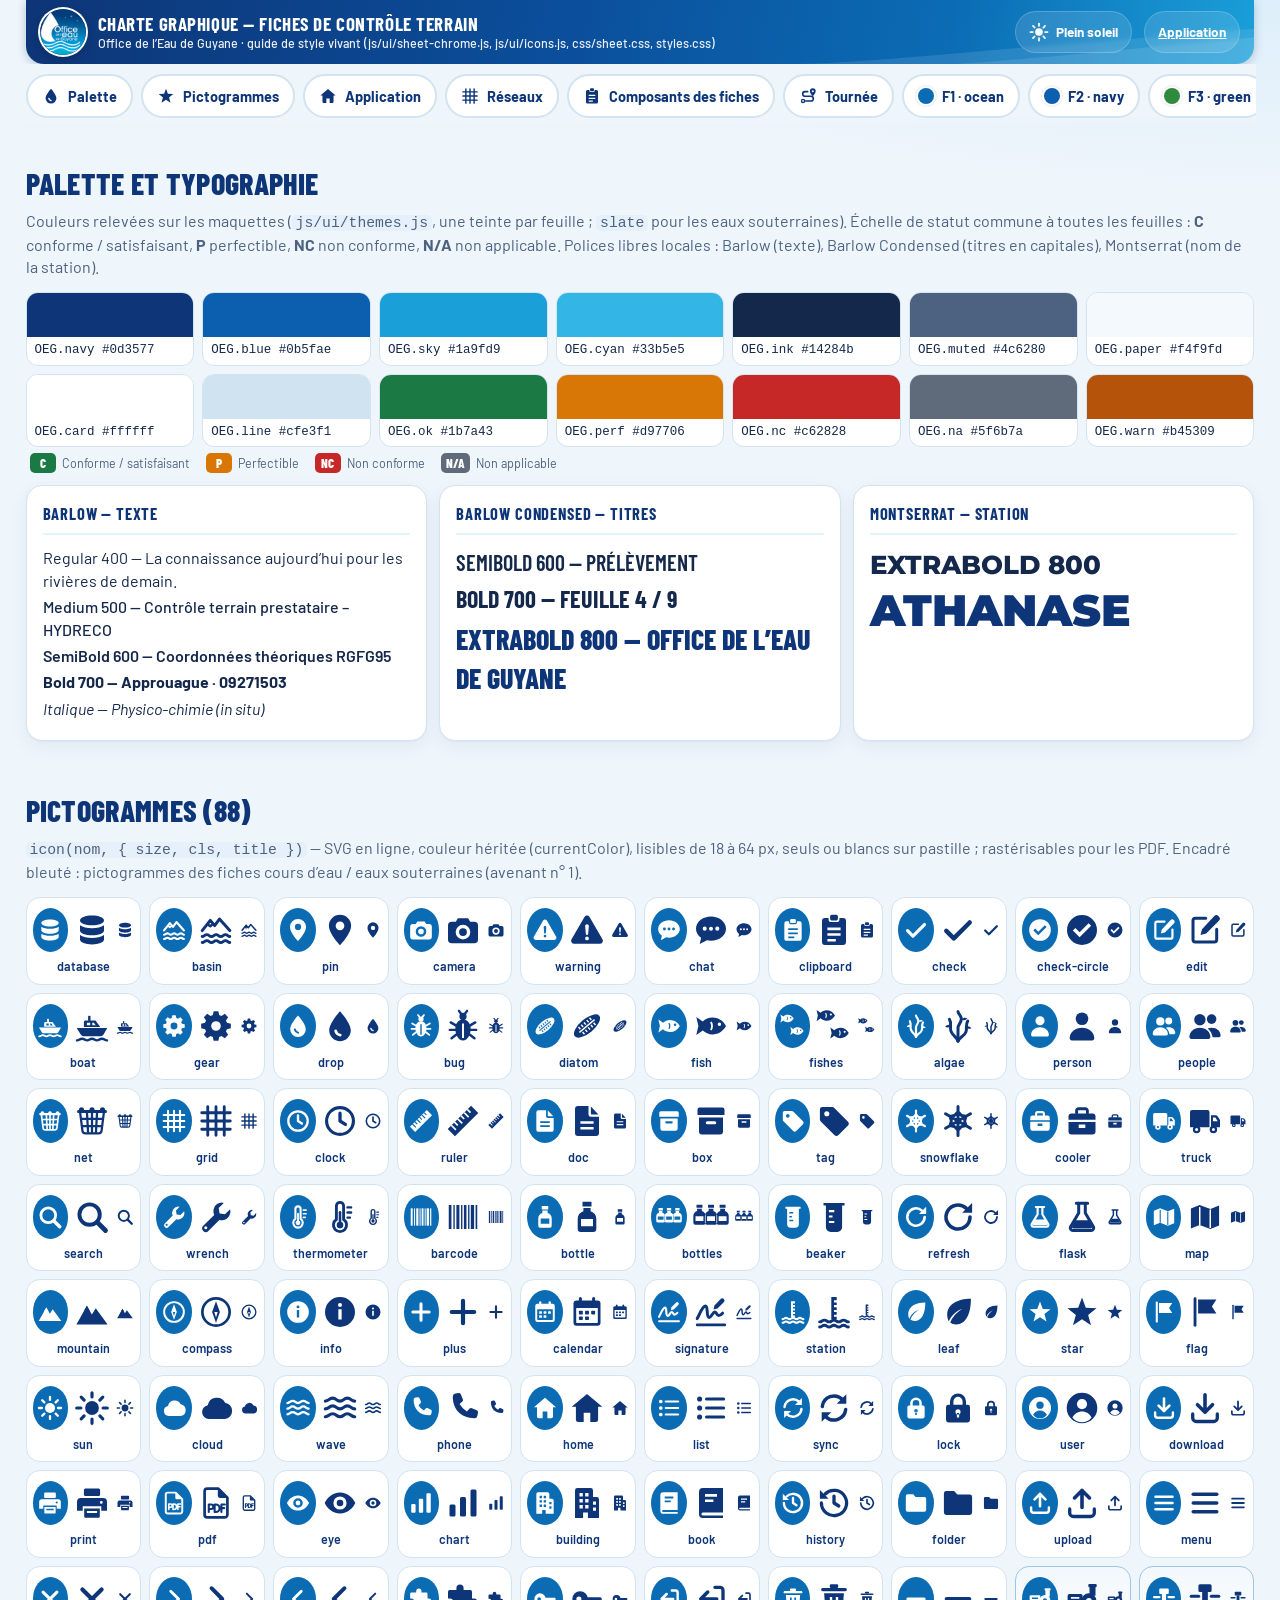
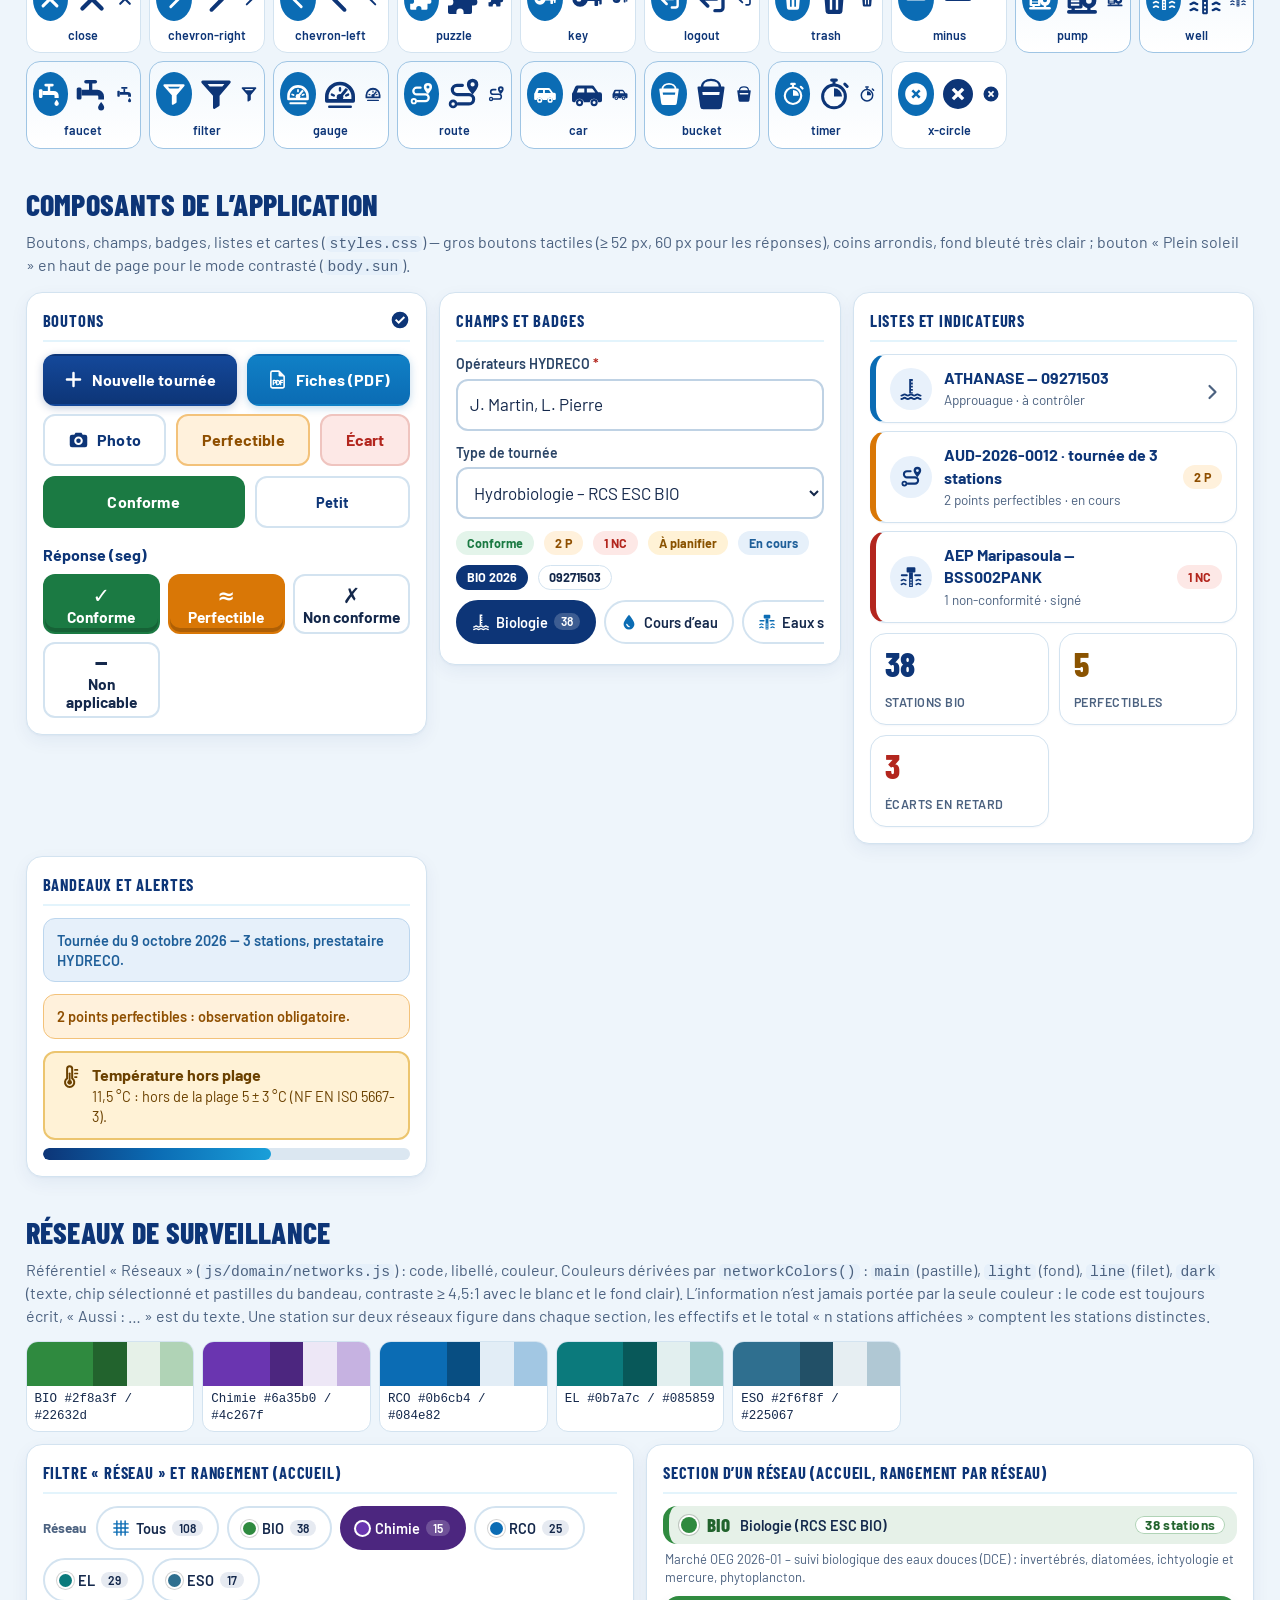
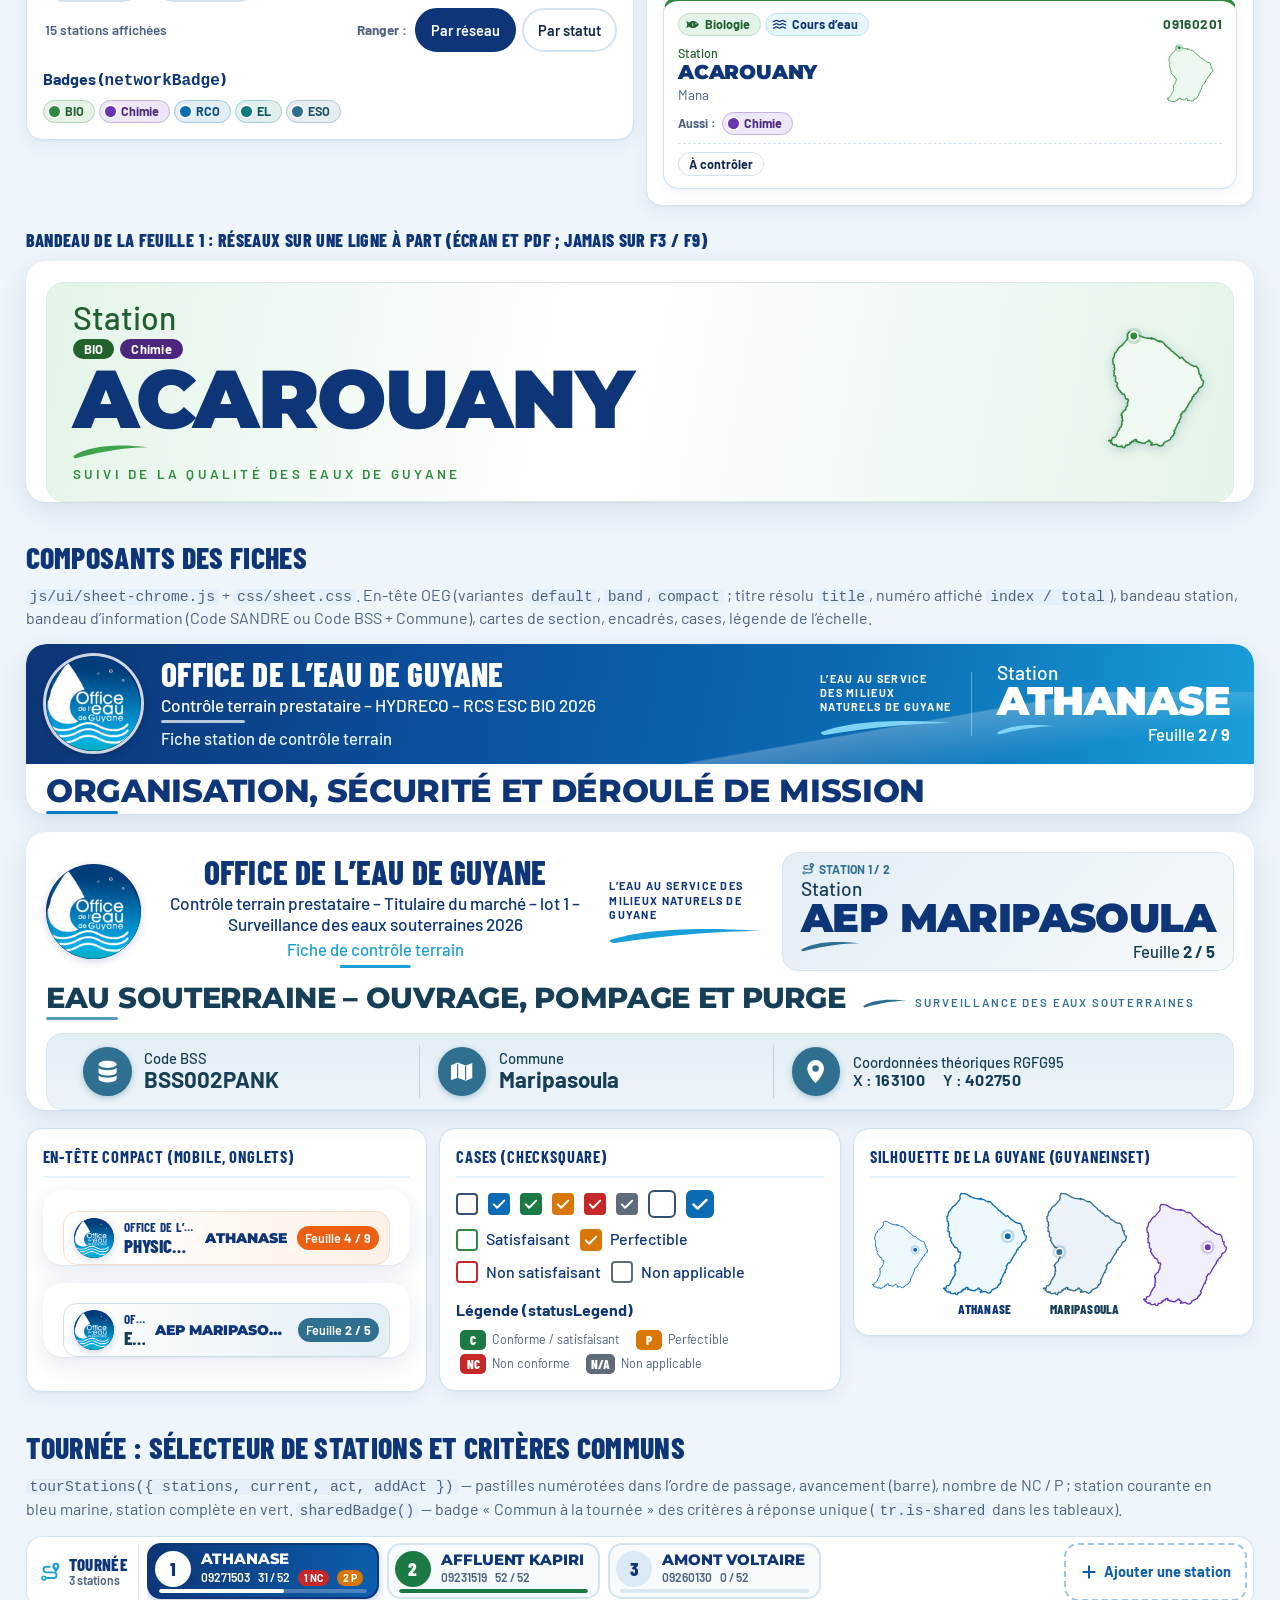
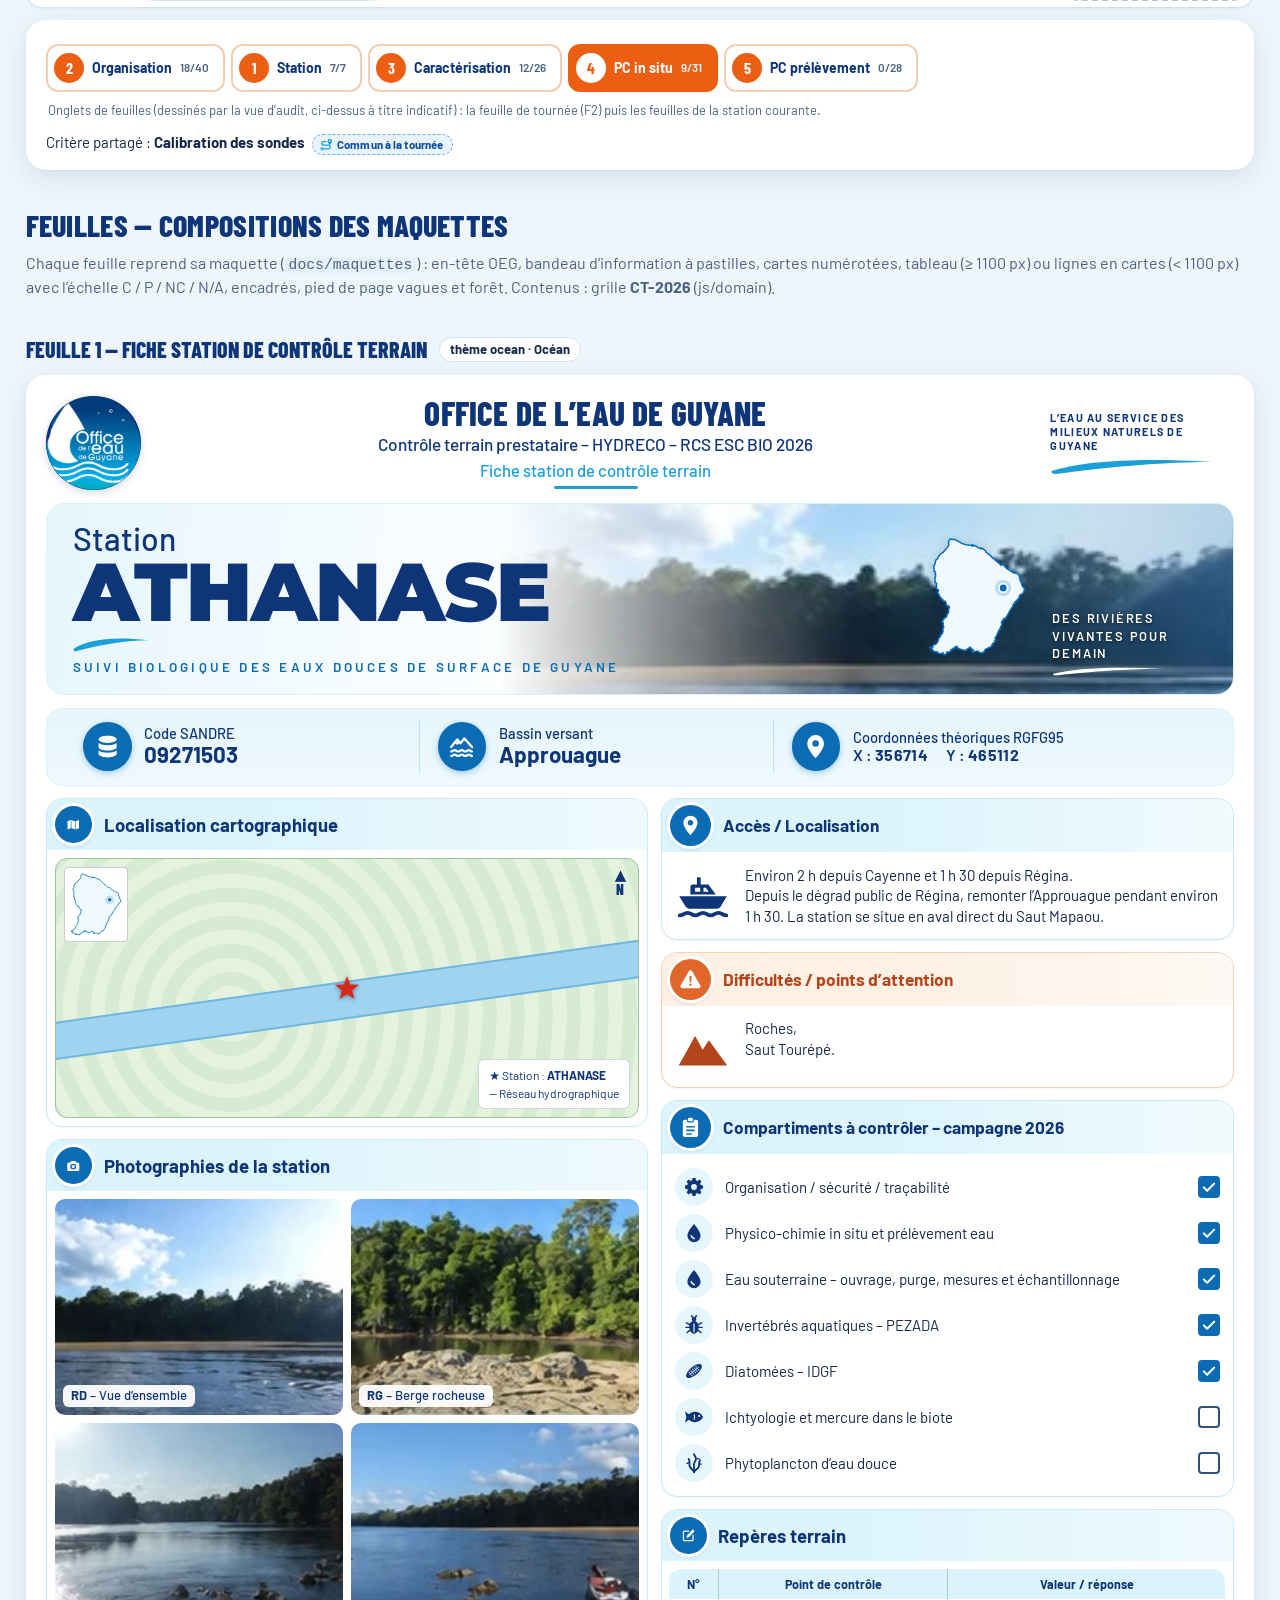
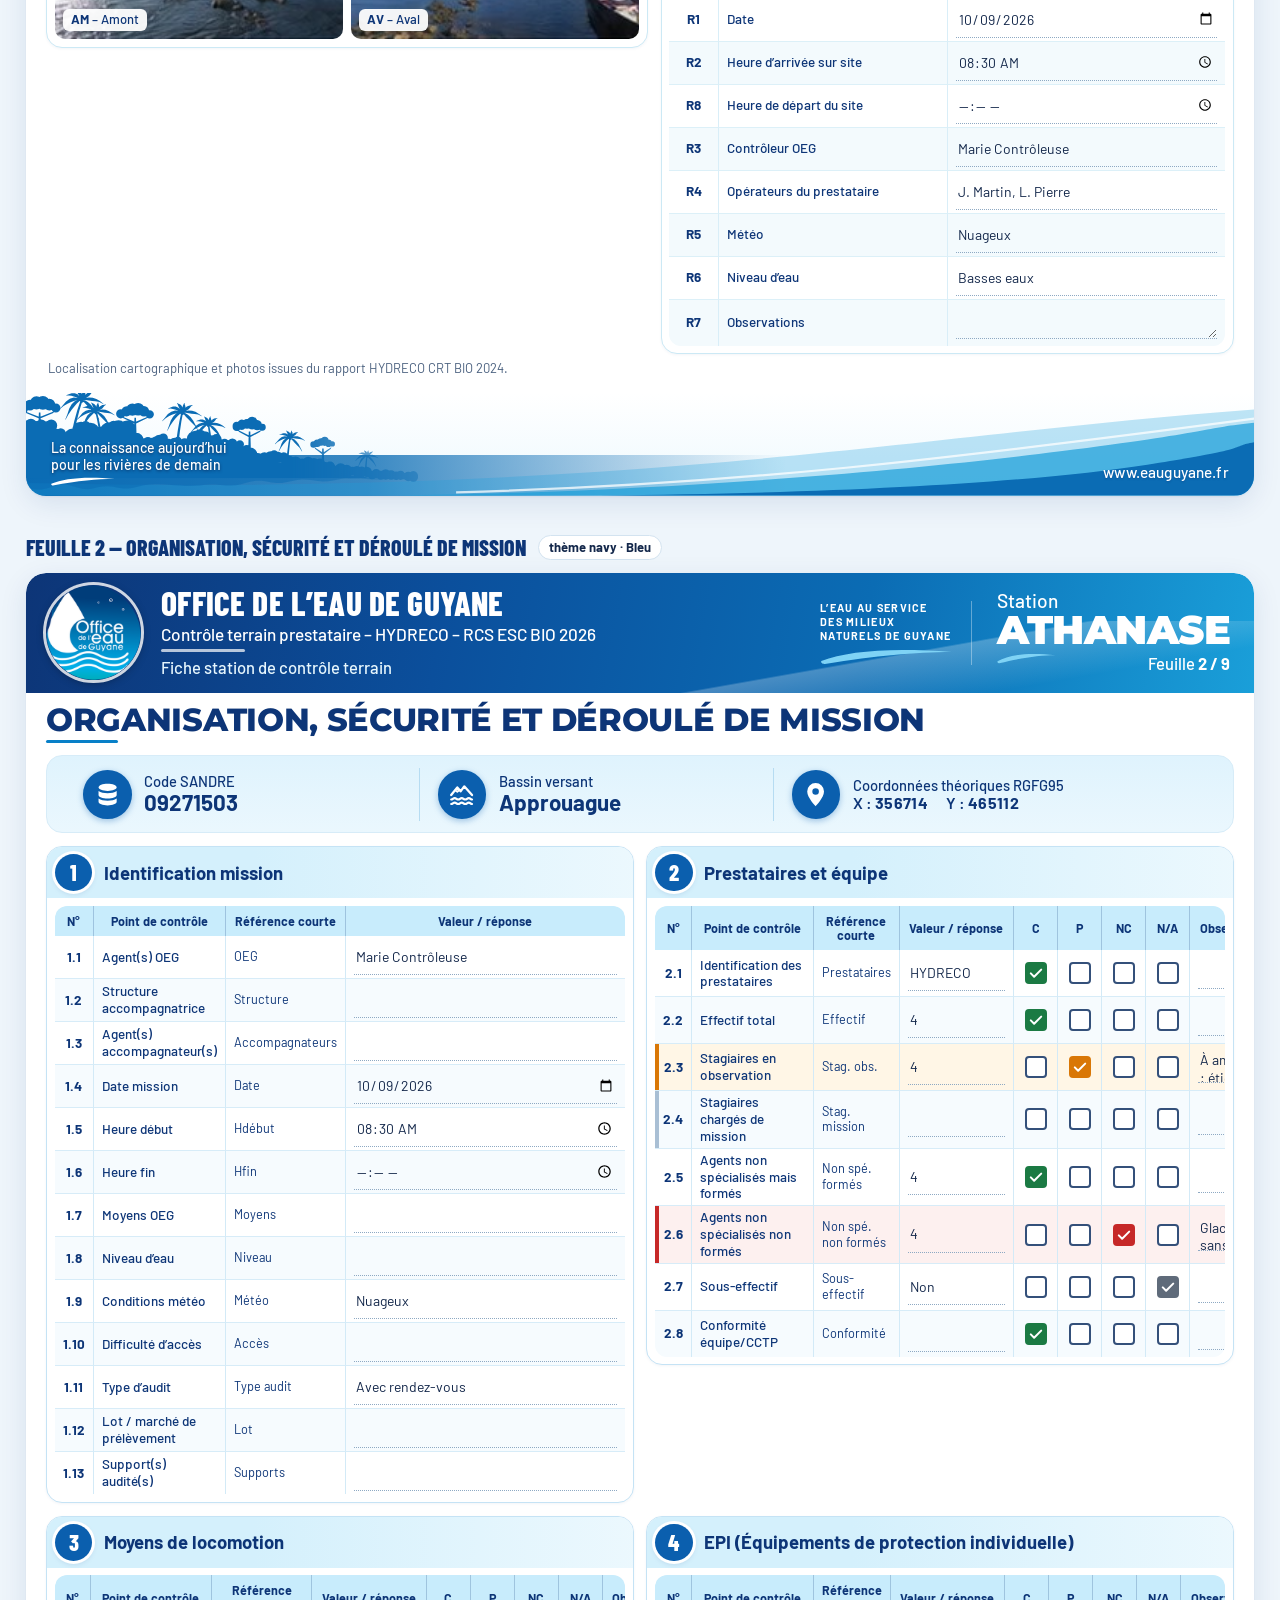
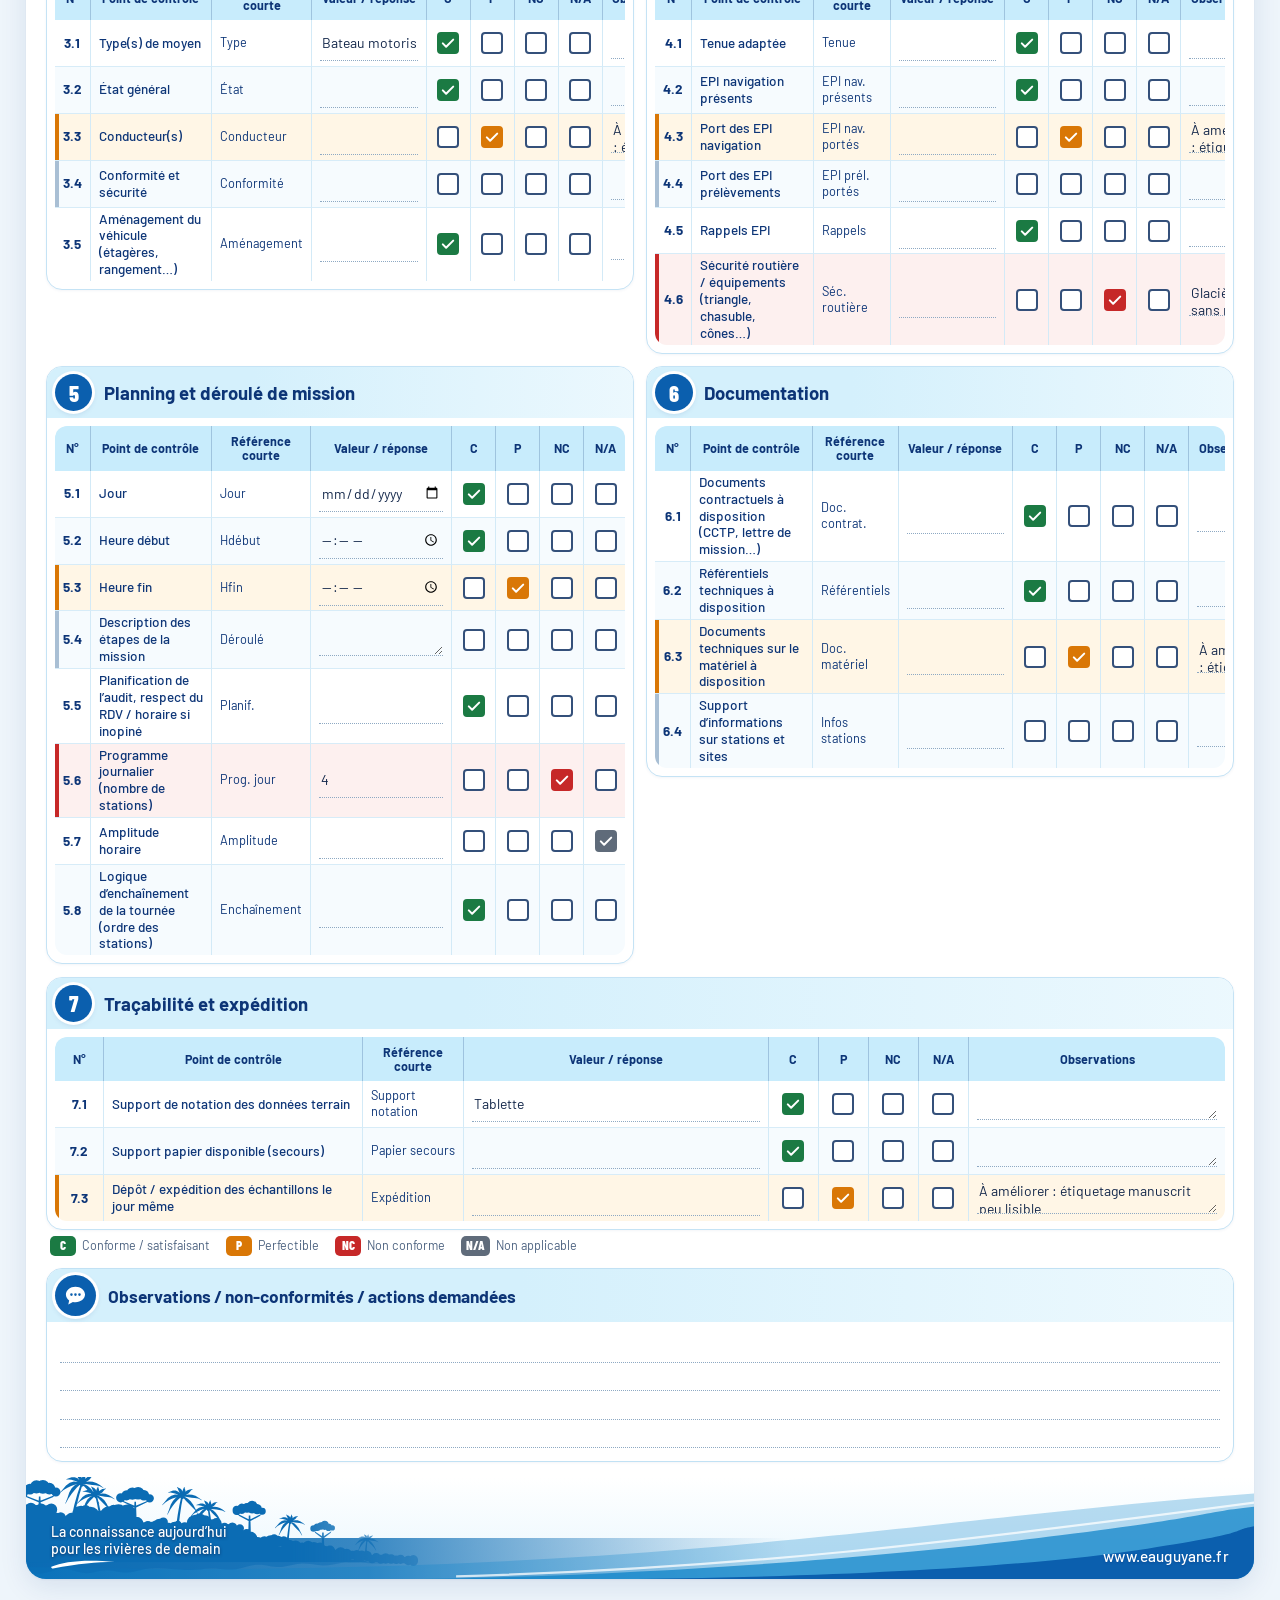
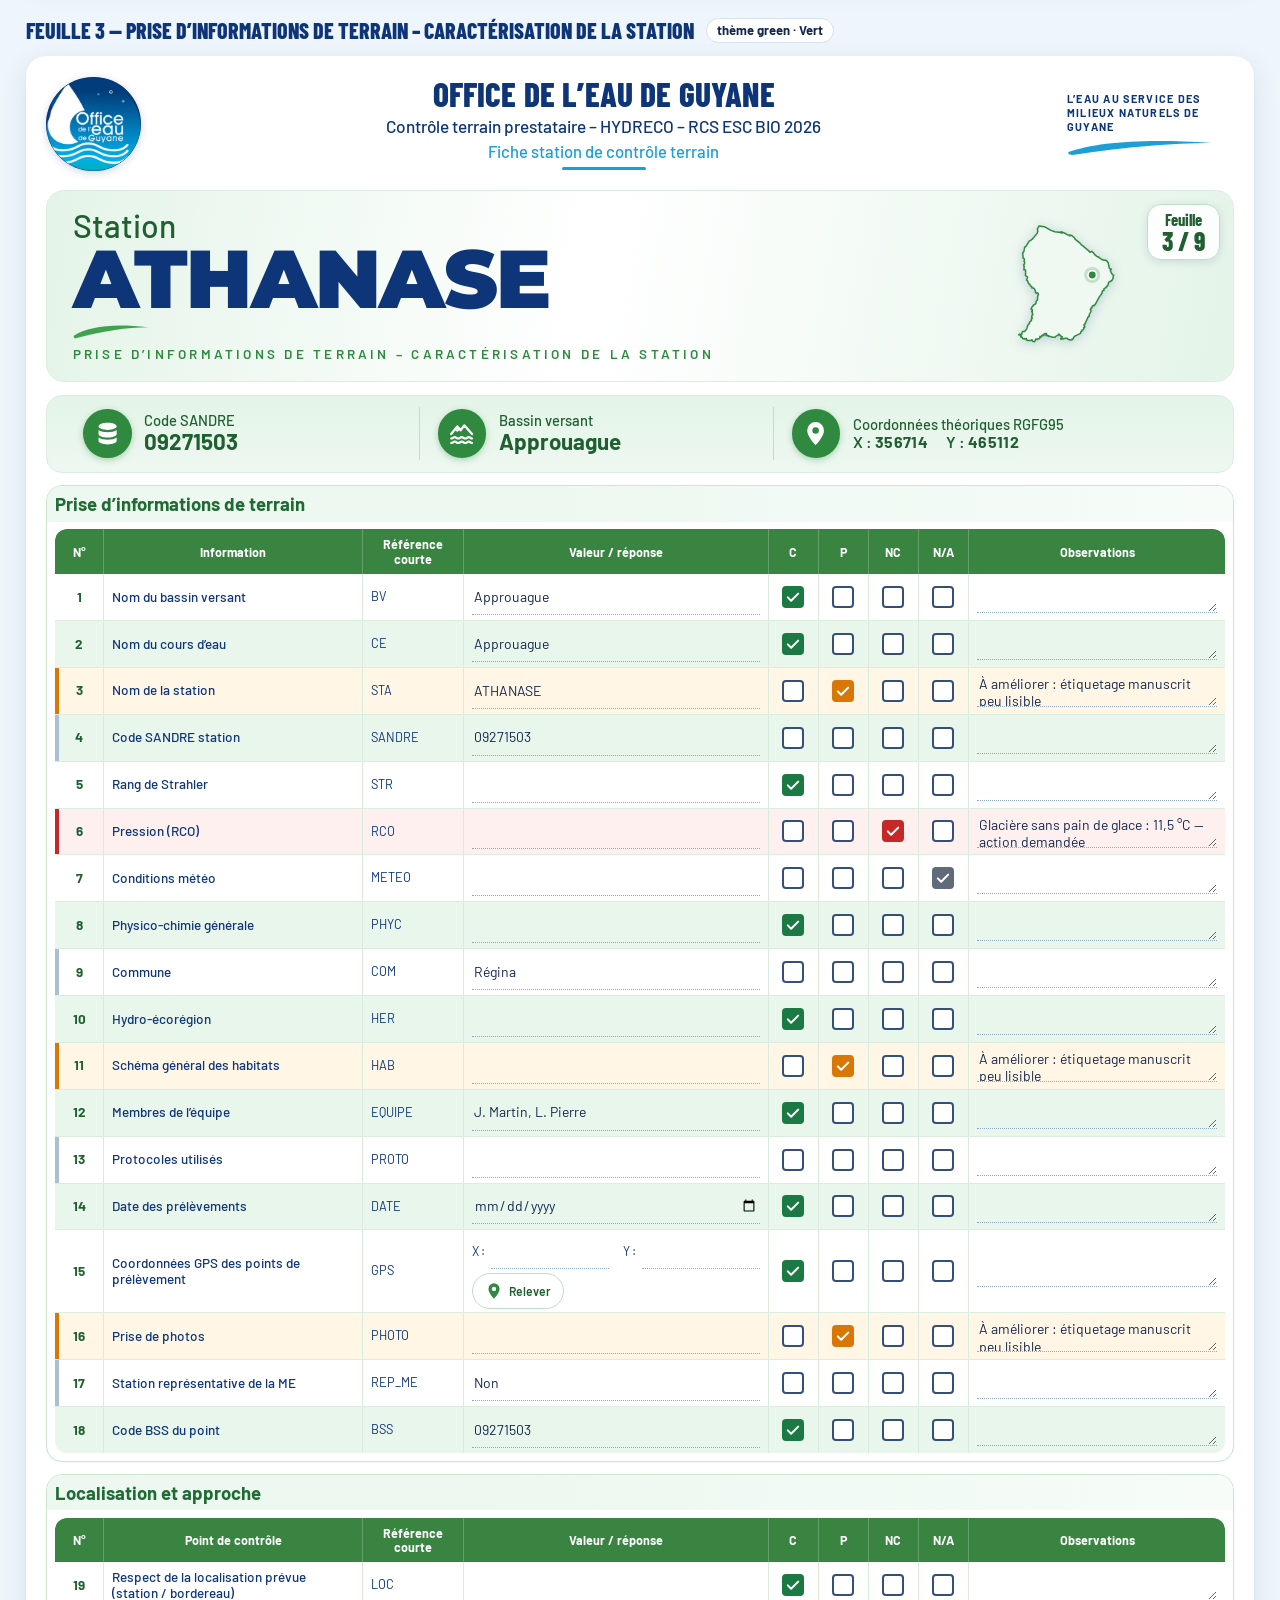
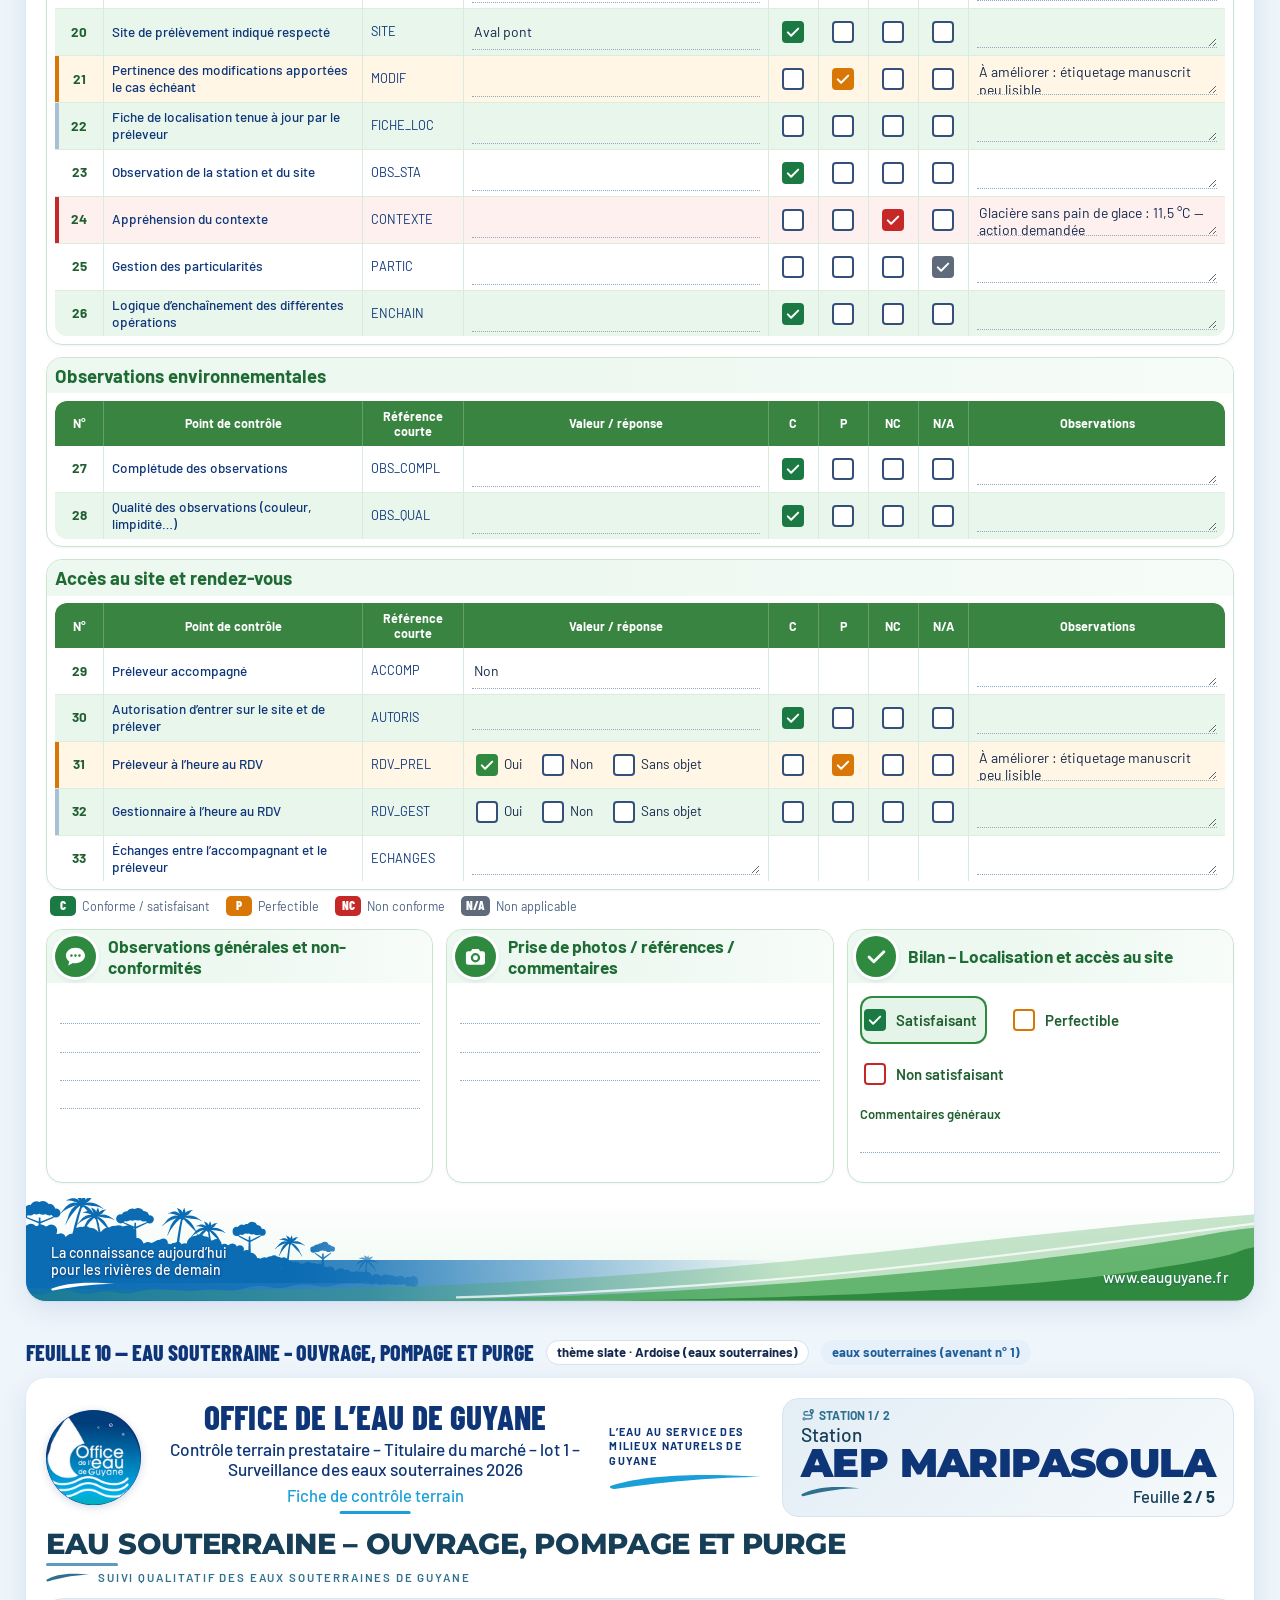
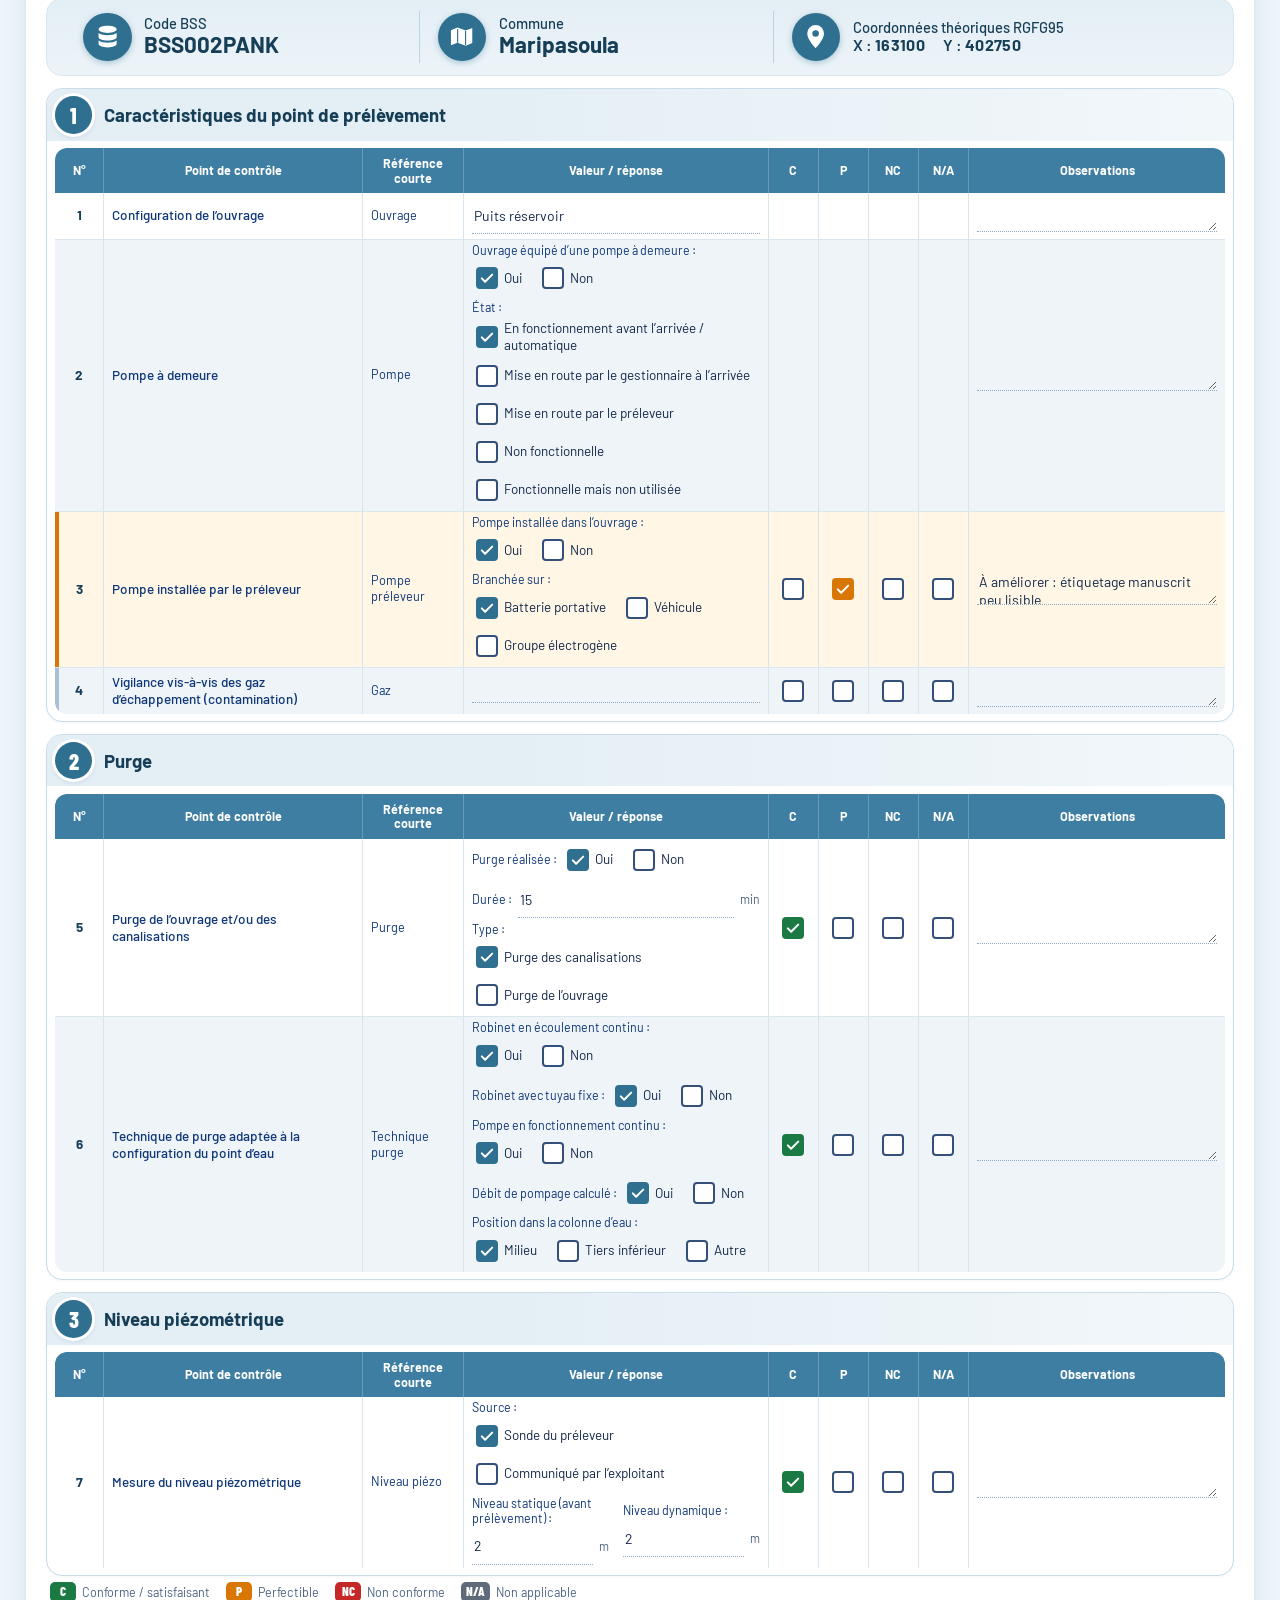
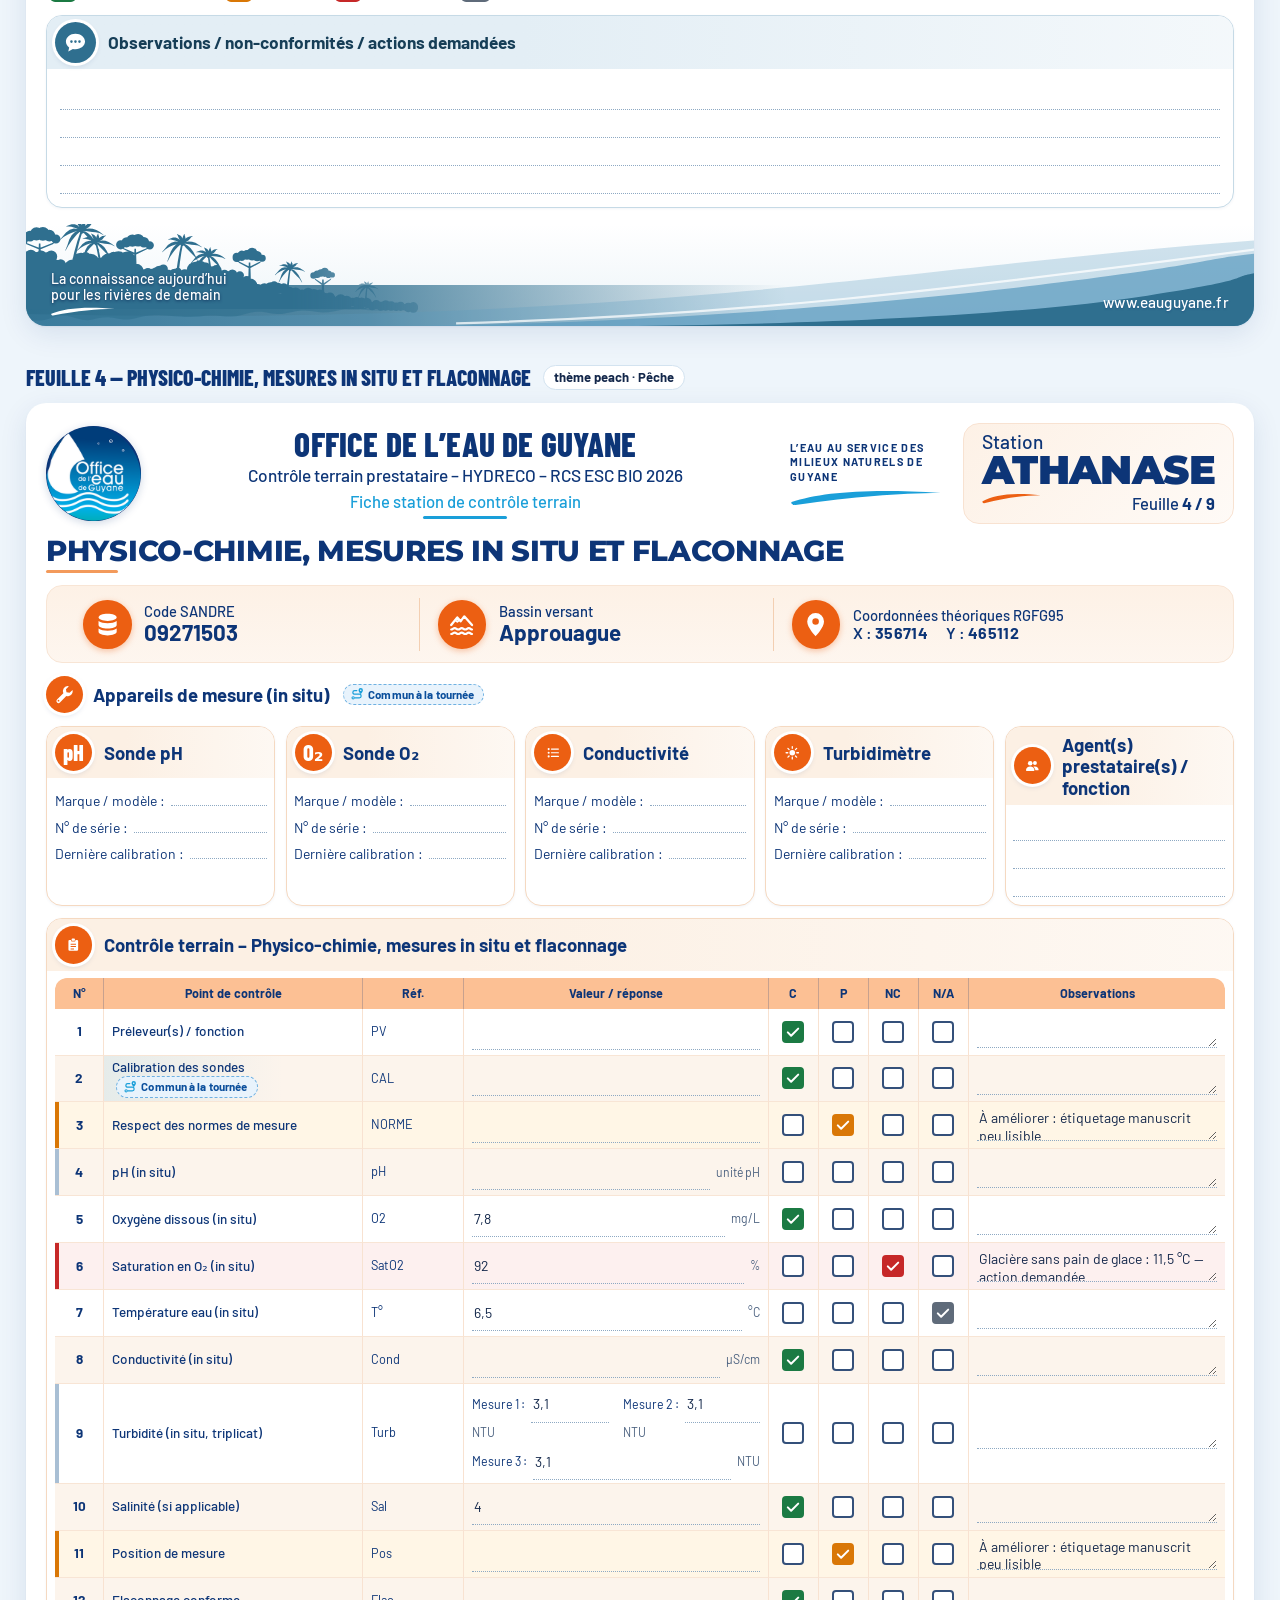
==== commit cb10af30: "Réseaux de surveillance (stations sur plusieurs réseaux) et turbidité en NTU : travail en cours (non" ====
--- a/docs/charte.html
+++ b/docs/charte.html
@@ -8,8 +8,10 @@
 <link rel="icon" href="../icons/icon-192.png">
 <link rel="stylesheet" href="../styles.css">
 <link rel="stylesheet" href="../css/sheet.css">
+<link rel="stylesheet" href="../css/station.css">
 <style>
-/* Mise en page propre à ce guide de style (préfixe cg-) ; tout le reste vient de styles.css et css/sheet.css.
+/* Mise en page propre à ce guide de style (préfixe cg-) ; tout le reste vient de styles.css, css/sheet.css et
+   css/station.css (accueil rangé par réseau).
    Ce guide est « vivant » : il assemble les vrais composants (js/ui/sheet-chrome.js, js/ui/icons.js) et,
    quand elle est disponible, la vraie grille « en feuilles » (js/domain/default-grids.js). */
 body{padding-bottom:40px}
@@ -102,6 +104,7 @@
 import { icon, ICON_NAMES } from '../js/ui/icons.js';
 import { oegHeader, stationBanner, infoStrip, sectionCard, blockCard, checkSquare, guyaneInset, sheetFooter, sheetFrame, dotLines,
   STATUS_SCALE, statusHeadCells, statusLegend, sharedBadge, tourStations } from '../js/ui/sheet-chrome.js';
+import { NETWORK_DEFAULTS, networkColors } from '../js/domain/networks.js';
 
 /* ---------- Données d'exemple ---------- */
 const SITE = { id: 'site-09271503', name: 'Athanase', code: '09271503', codeType: 'SANDRE', bassin: 'Approuague', riverName: 'Approuague', commune: 'Régina',
@@ -184,7 +187,7 @@
   'site.commune': s => s.commune || '', 'site.her': s => s.her ?? '', 'site.pressions': s => s.pressions || '', 'site.strahler': () => '', 'audit.date': () => '2026-10-09',
   'audit.time': () => '08:30', 'auditor.name': () => 'Marie Contrôleuse', 'provider.name': () => 'HYDRECO', 'prestation.operators': () => 'J. Martin, L. Pierre',
   'site.xy': s => ({ x: s.x, y: s.y }), 'audit.kind': () => 'Inopiné' };
-const SAMPLE_UNIT = { '°C': '6,5', 'mg/L': '7,8', '%': '92', 'µS/cm': '42', 'unité pH': '6,4', 'm': '2', 'FNU': '3,1', 'min': '15', 'mV': '180' };
+const SAMPLE_UNIT = { '°C': '6,5', 'mg/L': '7,8', '%': '92', 'µS/cm': '42', 'unité pH': '6,4', 'm': '2', 'NTU': '3,1', 'min': '15', 'mV': '180' };
 const PATTERN = ['C', 'C', 'P', '', 'C', 'NC', 'NA', 'C', '', 'C', 'P', 'C', ''];
 const OBS = { P: 'À améliorer : étiquetage manuscrit peu lisible', NC: 'Glacière sans pain de glace : 11,5 °C — action demandée' };
 const isConf = item => item.kind === 'conformity' || (!item.kind && item.responses);
@@ -375,6 +378,38 @@
   return html`<div class="cg-swatches">${Object.entries(t).filter(([k]) => k !== 'label').map(([k, v]) => html`<div class="cg-sw"><b style="background:${v}"></b><span>${k} ${v}</span></div>`)}</div>`;
 }
 
+/* ---------- Réseaux de surveillance (accueil rangé par réseau, badges, bandeau de la feuille 1) ---------- */
+const NET = Object.fromEntries(NETWORK_DEFAULTS.map(n => [n.code, n]));
+const NET_COUNTS = { BIO: 38, Chimie: 15, RCO: 25, EL: 29, ESO: 17 };
+const netVars = n => { const c = networkColors(n); return `--net:${c.main};--net-light:${c.light};--net-line:${c.line};--net-dark:${c.dark}`; };
+const netDot = n => html`<span class="net-dot" style="--net:${networkColors(n).main}" aria-hidden="true"></span>`;
+const netBadge = n => html`<span class="net-badge" style="${netVars(n)}" title="${n.code} – ${n.label}">${netDot(n)}${n.code}</span>`;
+function networksDemo() {
+  const card = html`<a class="hm-card th-green is-a_controler" href="#reseaux" data-site="site-09160201">
+    <span class="hm-top"><span class="hm-badges"><span class="type-badge t-bio">${icon('fish', { size: 15 })}Biologie</span><span class="type-badge t-ce">${icon('wave', { size: 15 })}Cours d’eau</span></span><span class="hm-code">09160201</span></span>
+    <span class="hm-main"><span class="hm-txt"><span class="hm-k">Station</span><span class="hm-name">Acarouany</span><span class="hm-place">Mana</span></span><span class="hm-inset">${guyaneInset({ x: 188010, y: 622135, lat: 5.62167, lon: -53.81612 }, { size: 50 })}</span></span>
+    <span class="hm-netline hm-also"><span class="hm-also-k">Aussi&nbsp;:</span>${netBadge(NET.Chimie)}</span>
+    <span class="hm-foot"><span class="badge outline">À contrôler</span></span></a>`;
+  return html`<section class="cg-section-app" id="reseaux">
+    <h2 class="cg-h2">Réseaux de surveillance</h2>
+    <p class="cg-lead">Référentiel « Réseaux » (<code>js/domain/networks.js</code>) : code, libellé, couleur. Couleurs dérivées par <code>networkColors()</code> : <code>main</code> (pastille), <code>light</code> (fond), <code>line</code> (filet), <code>dark</code> (texte, chip sélectionné et pastilles du bandeau, contraste ≥ 4,5:1 avec le blanc et le fond clair). L’information n’est jamais portée par la seule couleur : le code est toujours écrit, « Aussi : … » est du texte. Une station sur deux réseaux figure dans chaque section, les effectifs et le total « n stations affichées » comptent les stations distinctes.</p>
+    <div class="cg-swatches">${NETWORK_DEFAULTS.map(n => { const c = networkColors(n); return html`<div class="cg-sw"><b style="background:linear-gradient(90deg,${c.main} 0 40%,${c.dark} 40% 60%,${c.light} 60% 80%,${c.line} 80%)"></b><span>${n.code} ${c.main} / ${c.dark}</span></div>`; })}</div>
+    <div class="cg-demo" style="margin-top:12px">
+      <div class="card"><h2>Filtre « Réseau » et rangement (accueil)</h2>
+        <div class="chips is-wrap hm-nets" role="group" aria-label="Réseau de surveillance"><span class="hm-nets-k" aria-hidden="true">Réseau</span>
+          <button class="chip" aria-pressed="false">${icon('grid')}Tous<span class="count">108</span></button>
+          ${NETWORK_DEFAULTS.map((n, i) => html`<button class="chip hm-net${i === 1 ? ' sel' : ''}" aria-pressed="${String(i === 1)}" style="${netVars(n)}">${netDot(n)}${n.code}<span class="count">${NET_COUNTS[n.code]}</span></button>`)}</div>
+        <div class="hm-countbar"><p class="hm-count">15 stations affichées</p><div class="chips is-wrap hm-sort" role="group" aria-label="Ranger les stations"><span class="hm-sort-k" aria-hidden="true">Ranger&nbsp;:</span><button class="chip sel" aria-pressed="true">Par réseau</button><button class="chip" aria-pressed="false">Par statut</button></div></div>
+        <h3>Badges (<code>networkBadge</code>)</h3><div class="net-badges">${NETWORK_DEFAULTS.map(netBadge)}</div></div>
+      <div class="card"><h2>Section d’un réseau (accueil, rangement par réseau)</h2>
+        <section class="hm-sec" style="${netVars(NET.BIO)}" aria-labelledby="cgSecBio"><h2 class="hm-sec-h" id="cgSecBio">${netDot(NET.BIO)}<span class="hm-sec-code">BIO</span><span class="hm-sec-label">${NET.BIO.label}</span><span class="hm-sec-n">38 stations</span></h2>
+          <p class="hm-sec-d">${NET.BIO.description}</p><div class="hm-grid">${card}</div></section></div>
+    </div>
+    <h3 class="cg-h3">Bandeau de la feuille 1 : réseaux sur une ligne à part (écran et PDF ; jamais sur F3 / F9)</h3>
+    ${sheetFrame({ theme: 'green', cls: 'layout-station is-portrait', body: stationBanner({ site: { ...SITE, id: 'site-09160201', name: 'Acarouany', code: '09160201', x: 188010, y: 622135, lat: 5.62167, lon: -53.81612 }, kicker: HEADER.program, theme: 'green', networks: [NET.BIO, NET.Chimie] }) })}
+  </section>`;
+}
+
 /* ---------- Page ---------- */
 const THEME_ORDER = Object.keys(THEMES);
 const TOUR = [
@@ -384,7 +419,7 @@
 ];
 const navLink = (href, label, color = '', ic = '') => html`<a href="${href}">${color ? html`<i style="background:${color}"></i>` : ''}${ic ? icon(ic, { size: 18 }) : ''}${label}</a>`;
 document.getElementById('cgNav').innerHTML = String(html`
-  ${navLink('#palette', 'Palette', '', 'drop')}${navLink('#pictos', 'Pictogrammes', '', 'star')}${navLink('#app', 'Application', '', 'home')}${navLink('#fiches', 'Composants des fiches', '', 'clipboard')}${navLink('#tournee', 'Tournée', '', 'route')}
+  ${navLink('#palette', 'Palette', '', 'drop')}${navLink('#pictos', 'Pictogrammes', '', 'star')}${navLink('#app', 'Application', '', 'home')}${navLink('#reseaux', 'Réseaux', '', 'grid')}${navLink('#fiches', 'Composants des fiches', '', 'clipboard')}${navLink('#tournee', 'Tournée', '', 'route')}
   ${SHEETS.map(s => navLink(`#sheet-${s.no}`, `F${s.no} · ${s.theme}`, THEMES[s.theme]?.main))}${navLink('#themes', 'Tous les thèmes', '', 'grid')}`);
 
 const root = document.getElementById('cg');
@@ -438,6 +473,8 @@
     </div>
   </section>
 
+  ${networksDemo()}
+
   <section class="cg-fiches" id="fiches">
     <h2 class="cg-h2">Composants des fiches</h2>
     <p class="cg-lead"><code>js/ui/sheet-chrome.js</code> + <code>css/sheet.css</code>. En-tête OEG (variantes <code>default</code>, <code>band</code>, <code>compact</code> ; titre résolu <code>title</code>, numéro affiché <code>index / total</code>), bandeau station, bandeau d’information (Code SANDRE ou Code BSS + Commune), cartes de section, encadrés, cases, légende de l’échelle.</p>
--- a/styles.css
+++ b/styles.css
@@ -171,6 +171,19 @@
 .check{display:flex;align-items:center;gap:10px;min-height:var(--tap);padding:8px 12px;border:2px solid var(--line);border-radius:12px;background:#fff;font-weight:600}
 .check.sel{border-color:var(--brand);background:var(--soft2)}
 .checks{display:grid;grid-template-columns:repeat(auto-fill,minmax(180px,1fr));gap:8px}
+/* Réseaux de surveillance : pastille de couleur (référentiel « Réseaux ») */
+.net-dot{flex:none;display:inline-block;width:14px;height:14px;border-radius:50%;background:var(--net,#5f6b7a);box-shadow:0 0 0 2px #fff,0 0 0 3px rgba(0,0,0,.18)}
+.net-checks{grid-template-columns:repeat(auto-fill,minmax(min(100%,240px),1fr))}
+.net-checks .check{align-items:center;line-height:1.3}
+.net-checks .check:has(input:checked){border-color:var(--brand);background:var(--soft2)}
+.net-checks .check:not(:has(input:checked)){border-color:var(--line);background:#fff}
+.net-state{font-weight:500;color:var(--muted)}
+/* Badge d'un réseau (code ; libellé en info-bulle) : fond clair, texte foncé du réseau (contraste ≥ 4,5:1) */
+.net-badge{display:inline-flex;align-items:center;gap:5px;border-radius:999px;padding:2px 10px 2px 5px;font-size:12.5px;font-weight:700;line-height:1.35;white-space:nowrap;
+  background:var(--net-light,#eef1f4);color:var(--net-dark,#3d4954);border:1px solid var(--net-line,#c9d1d9);text-decoration:none}
+.net-badge .net-dot{width:11px;height:11px;box-shadow:0 0 0 1.5px #fff}
+a.net-badge:hover{border-color:var(--net-dark,#3d4954)}
+.net-badges{display:inline-flex;flex-wrap:wrap;gap:4px;align-items:center}
 
 /* ---------- Choix segmentés (réponses, listes courtes) ---------- */
 .seg{display:grid;grid-template-columns:repeat(auto-fit,minmax(96px,1fr));gap:8px}
@@ -199,6 +212,9 @@
 .chip.sel .ico{color:#fff}
 .chip .count{background:#0d35771a;border-radius:999px;padding:0 7px;font-size:12px}
 .chip.sel .count{background:#fff3}
+/* Rangée de chips qui passe à la ligne (téléphone : jamais de défilement dans la rangée) */
+.chips.is-wrap{flex-wrap:wrap;overflow:visible;padding-bottom:0}
+.chip.sel[style*="--net-dark"]{background:var(--net-dark);border-color:var(--net-dark)}
 
 /* ---------- Listes ---------- */
 .list{display:flex;flex-direction:column;gap:8px}
@@ -298,10 +314,15 @@
 .module>h3{margin-top:0}
 .audit-footer{position:sticky;bottom:calc(var(--bottom-h) + var(--safe-b));z-index:20;background:linear-gradient(transparent,var(--paper) 30%);padding:14px 0 8px;display:flex;gap:10px}
 @media(min-width:1000px){.audit-footer{bottom:0}}
-.audit-footer .btn{flex:1}
+/* Boutons du pied à parts égales : min-width:0 laisse le sous-titre (nowrap) se tronquer au lieu d'élargir la page */
+.audit-footer .btn{flex:1;min-width:0}
 .save-state{font-size:12.5px;color:var(--ok);font-weight:700}
 .save-state.saving{color:var(--warn)}
 .locked-banner{display:flex;gap:10px;align-items:center}
+/* Tournée en binôme : bandeau « Rejoindre la tournée » (bouton à droite, sous le texte sur écran étroit) */
+.as-join{display:flex;gap:10px;align-items:center;flex-wrap:wrap}
+.as-join .grow{flex:1 1 260px}
+.as-join .grow .ico{vertical-align:-3px;margin-right:4px}
 
 /* ---------- Photos ---------- */
 .thumbs{display:grid;grid-template-columns:repeat(auto-fill,minmax(92px,1fr));gap:8px;margin-top:8px}
@@ -344,6 +365,11 @@
 .bar-row .bt{height:16px;background:#e5eef6;border-radius:4px;overflow:hidden}
 .bar-row .bt span{display:block;height:100%;background:linear-gradient(90deg,var(--sky),var(--accent));border-radius:0 4px 4px 0}
 .bar-row .bn{text-align:right;font-weight:700;font-variant-numeric:tabular-nums}
+/* Couverture par réseau (tableau de bord) : lignes cliquables, « n / total » */
+.bars.is-cov .bar-row{grid-template-columns:minmax(120px,40%) 1fr 64px;width:100%;min-height:44px;padding:4px 6px;border:0;border-radius:10px;background:none;font:inherit;color:inherit;text-align:left;cursor:pointer}
+.bars.is-cov .bar-row:hover{background:var(--soft2)}
+.bars.is-cov .bl{display:flex;align-items:center;gap:6px;min-width:0}
+.bar-sub{min-width:0;overflow:hidden;text-overflow:ellipsis;font-weight:500;font-size:12.5px;color:var(--muted)}
 .cal{display:grid;grid-template-columns:repeat(7,1fr);gap:4px}
 .cal .dow{font-family:var(--font-cond);font-size:13px;font-weight:700;text-transform:uppercase;color:var(--muted);text-align:center;padding:4px 0}
 .cal button{min-height:58px;border:1px solid var(--line2);background:#fff;border-radius:10px;padding:4px;text-align:left;font-weight:700;display:flex;flex-direction:column;gap:2px;color:var(--ink)}
@@ -380,6 +406,24 @@
 .auth-card h1{text-align:center;font-family:var(--font-cond);font-size:26px;font-weight:800;text-transform:uppercase;letter-spacing:.02em;color:var(--brand);margin:0 0 4px;line-height:1.1}
 .auth-card .sub{text-align:center;color:var(--muted);margin-bottom:16px;font-size:14.5px}
 .auth-card h3{font-family:var(--font-cond);font-size:17px;font-weight:700;text-transform:uppercase;letter-spacing:.05em}
+/* Configuration : option avancée repliée (mode équipe GitHub, non utilisé à l'OEG) */
+.setup-adv{margin-top:18px;border-top:1px solid var(--line);padding-top:10px;font-size:13.5px;color:var(--muted)}
+.setup-adv summary{cursor:pointer;font-weight:600}
+.setup-adv .btn{margin-top:4px}
+/* Mise en service : deux choix (première tablette / tablette supplémentaire) */
+.setup-choices{display:grid;gap:12px;margin:6px 0 4px}
+.setup-choice{display:flex;align-items:flex-start;gap:14px;width:100%;min-height:96px;padding:14px 16px;border:2px solid var(--line);border-radius:16px;background:#fff;text-align:left;color:var(--ink);cursor:pointer;font:inherit}
+.setup-choice:hover,.setup-choice:focus-visible{border-color:var(--brand);background:var(--soft2)}
+.setup-choice b{display:block;font-size:17px;color:var(--brand);line-height:1.2}
+.setup-choice-sub{display:block;margin-top:4px;font-size:14px;color:var(--muted);line-height:1.35}
+.setup-choice-ic{flex:none;display:flex;align-items:center;justify-content:center;width:48px;height:48px;border-radius:50%;background:var(--soft);color:var(--brand)}
+/* Échanges entre tablettes (fichier .oegct) */
+.xch-file{display:flex;align-items:center;gap:12px;padding:12px;border:1px dashed var(--sky);border-radius:14px;background:var(--soft2);margin-bottom:12px;overflow-wrap:anywhere}
+.xch-file-ic{flex:none;display:flex;width:44px;height:44px;border-radius:50%;align-items:center;justify-content:center;background:#fff;color:var(--brand)}
+.xch-send-row{margin:12px 0 4px}
+.xch-list,.xch-report{margin:4px 0 10px;padding-left:20px;font-size:14.5px}
+.xch-list li,.xch-report li{margin:3px 0}
+.xch-pending{font-size:15.5px;margin:0 0 10px}
 .user-tiles{display:grid;gap:8px;margin-bottom:12px}
 .user-tile{display:flex;align-items:center;gap:12px;min-height:60px;border:2px solid var(--line);border-radius:14px;padding:8px 12px;background:#fff;text-align:left;color:var(--ink)}
 .user-tile.sel{border-color:var(--brand);background:var(--soft2)}
--- a/css/sheet.css
+++ b/css/sheet.css
@@ -10,22 +10,22 @@
 /* ---------- Thèmes (valeurs identiques à js/ui/themes.js ; océan par défaut) ---------- */
 :root{
   --th-main:#0b6cb4;--th-dark:#0d3577;--th-head:#dcf4fc;--th-head-text:#0d3577;--th-bar:#dcf4fc;--th-bar-text:#0d3577;
-  --th-row:#ffffff;--th-row-alt:#f3fafd;--th-light:#e6f6fd;--th-line:#bfe3f3;--th-accent:#1a9fd9;--th-title:#0d3577;--th-num:#0b6cb4;
+  --th-row:#ffffff;--th-row-alt:#f3fafd;--th-light:#e6f6fd;--th-line:#bfe3f3;--th-accent:#1a9fd9;--th-title:#0d3577;--th-num:#0b6cb4;--th-ink:#0d3577;
   --oeg-navy:#0d3577;--oeg-blue:#0b5fae;--oeg-sky:#1a9fd9;--oeg-ink:#14284b;--oeg-muted:#4c6280;--oeg-dots:#8ea9c3;
   --f-text:"Barlow",system-ui,-apple-system,"Segoe UI",Roboto,Arial,sans-serif;
   --f-cond:"Barlow Condensed","Arial Narrow",system-ui,sans-serif;
   --f-black:"Montserrat","Arial Black",system-ui,sans-serif;
 }
-.th-ocean{--th-main:#0b6cb4;--th-dark:#0d3577;--th-head:#dcf4fc;--th-head-text:#0d3577;--th-bar:#dcf4fc;--th-bar-text:#0d3577;--th-row:#ffffff;--th-row-alt:#f3fafd;--th-light:#e6f6fd;--th-line:#bfe3f3;--th-accent:#1a9fd9;--th-title:#0d3577;--th-num:#0b6cb4}
-.th-navy{--th-main:#0b5fae;--th-dark:#0d3577;--th-head:#c8ecfc;--th-head-text:#0d3577;--th-bar:#d4f0fc;--th-bar-text:#0d3577;--th-row:#ffffff;--th-row-alt:#f6fbfe;--th-light:#dff3fd;--th-line:#b6dcf2;--th-accent:#0880c8;--th-title:#0d3577;--th-num:#0b5fae}
-.th-green{--th-main:#2f8a3f;--th-dark:#1f5f30;--th-head:#388440;--th-head-text:#ffffff;--th-bar:#ecf8f0;--th-bar-text:#1f6b34;--th-row:#ffffff;--th-row-alt:#e9f6ec;--th-light:#e4f4e8;--th-line:#bfdec6;--th-accent:#3fa34d;--th-title:#1f5f30;--th-num:#2f8a3f}
-.th-peach{--th-main:#ec5f12;--th-dark:#0d3577;--th-head:#fcc094;--th-head-text:#0d3577;--th-bar:#fcf0e4;--th-bar-text:#0d3577;--th-row:#ffffff;--th-row-alt:#fcf4ec;--th-light:#fdf1e6;--th-line:#f3cfb2;--th-accent:#f39a5b;--th-title:#0d3577;--th-num:#ec5f12}
-.th-orange{--th-main:#f2621a;--th-dark:#0d3577;--th-head:#fc600c;--th-head-text:#ffffff;--th-bar:#fff3ea;--th-bar-text:#0d3577;--th-row:#f0f8fc;--th-row-alt:#e9f5fb;--th-light:#fce8dc;--th-line:#f7a878;--th-accent:#fc8a3c;--th-title:#f2621a;--th-num:#f2621a}
-.th-violet{--th-main:#6a35b0;--th-dark:#4a1f8a;--th-head:#8256c4;--th-head-text:#ffffff;--th-bar:#9464cc;--th-bar-text:#ffffff;--th-row:#ffffff;--th-row-alt:#faf6fd;--th-light:#ece8fc;--th-line:#d4c3ec;--th-accent:#9c6ccc;--th-title:#4a1f8a;--th-num:#6a35b0}
-.th-sky{--th-main:#0b6cb4;--th-dark:#0d3577;--th-head:#088cc0;--th-head-text:#ffffff;--th-bar:#dcf4fc;--th-bar-text:#0d3577;--th-row:#ffffff;--th-row-alt:#e4f4fc;--th-light:#d8f0fc;--th-line:#b4dcf0;--th-accent:#0c9ccc;--th-title:#0d3577;--th-num:#0b6cb4}
-.th-rust{--th-main:#e0662a;--th-dark:#b4451a;--th-head:#fce8d8;--th-head-text:#8a3a1a;--th-bar:#fdf0e4;--th-bar-text:#b4451a;--th-row:#fcf8f4;--th-row-alt:#fcf0e8;--th-light:#fdf0e4;--th-line:#f3c9a6;--th-accent:#f0a060;--th-title:#c4501f;--th-num:#e0662a}
-.th-teal{--th-main:#0b6c9c;--th-dark:#0d3577;--th-head:#088cb4;--th-head-text:#ffffff;--th-bar:#d8f4fc;--th-bar-text:#0d3577;--th-row:#ffffff;--th-row-alt:#ecf8fc;--th-light:#dcf4fc;--th-line:#b4dcec;--th-accent:#349cc0;--th-num:#349cc0;--th-title:#0d3577}
-.th-slate{--th-main:#2f6f8f;--th-dark:#163e57;--th-head:#3f7ea3;--th-head-text:#ffffff;--th-bar:#e3eef5;--th-bar-text:#163e57;--th-row:#ffffff;--th-row-alt:#eef4f8;--th-light:#e3eef5;--th-line:#bcd3e2;--th-accent:#5b9bbf;--th-title:#163e57;--th-num:#2f6f8f}
+.th-ocean{--th-main:#0b6cb4;--th-dark:#0d3577;--th-head:#dcf4fc;--th-head-text:#0d3577;--th-bar:#dcf4fc;--th-bar-text:#0d3577;--th-row:#ffffff;--th-row-alt:#f3fafd;--th-light:#e6f6fd;--th-line:#bfe3f3;--th-accent:#1a9fd9;--th-title:#0d3577;--th-num:#0b6cb4;--th-ink:#0d3577}
+.th-navy{--th-main:#0b5fae;--th-dark:#0d3577;--th-head:#c8ecfc;--th-head-text:#0d3577;--th-bar:#d4f0fc;--th-bar-text:#0d3577;--th-row:#ffffff;--th-row-alt:#f6fbfe;--th-light:#dff3fd;--th-line:#b6dcf2;--th-accent:#0880c8;--th-title:#0d3577;--th-num:#0b5fae;--th-ink:#0d3577}
+.th-green{--th-main:#2f8a3f;--th-dark:#1f5f30;--th-head:#388440;--th-head-text:#ffffff;--th-bar:#ecf8f0;--th-bar-text:#1f6b34;--th-row:#ffffff;--th-row-alt:#e9f6ec;--th-light:#e4f4e8;--th-line:#bfdec6;--th-accent:#3fa34d;--th-title:#1f5f30;--th-num:#2f8a3f;--th-ink:#0d3577}
+.th-peach{--th-main:#ec5f12;--th-dark:#0d3577;--th-head:#fcc094;--th-head-text:#0d3577;--th-bar:#fcf0e4;--th-bar-text:#0d3577;--th-row:#ffffff;--th-row-alt:#fcf4ec;--th-light:#fdf1e6;--th-line:#f3cfb2;--th-accent:#f39a5b;--th-title:#0d3577;--th-num:#ec5f12;--th-ink:#0d3577}
+.th-orange{--th-main:#f2621a;--th-dark:#0d3577;--th-head:#fc600c;--th-head-text:#ffffff;--th-bar:#fff3ea;--th-bar-text:#0d3577;--th-row:#f0f8fc;--th-row-alt:#e9f5fb;--th-light:#fce8dc;--th-line:#f7a878;--th-accent:#fc8a3c;--th-title:#f2621a;--th-num:#f2621a;--th-ink:#0d3577}
+.th-violet{--th-main:#6a35b0;--th-dark:#4a1f8a;--th-head:#8256c4;--th-head-text:#ffffff;--th-bar:#9464cc;--th-bar-text:#ffffff;--th-row:#ffffff;--th-row-alt:#faf6fd;--th-light:#ece8fc;--th-line:#d4c3ec;--th-accent:#9c6ccc;--th-title:#4a1f8a;--th-num:#6a35b0;--th-ink:#0d3577}
+.th-sky{--th-main:#0b6cb4;--th-dark:#0d3577;--th-head:#088cc0;--th-head-text:#ffffff;--th-bar:#dcf4fc;--th-bar-text:#0d3577;--th-row:#ffffff;--th-row-alt:#e4f4fc;--th-light:#d8f0fc;--th-line:#b4dcf0;--th-accent:#0c9ccc;--th-title:#0d3577;--th-num:#0b6cb4;--th-ink:#0d3577}
+.th-rust{--th-main:#e0662a;--th-dark:#b4451a;--th-head:#fce8d8;--th-head-text:#8a3a1a;--th-bar:#fdf0e4;--th-bar-text:#b4451a;--th-row:#fcf8f4;--th-row-alt:#fcf0e8;--th-light:#fdf0e4;--th-line:#f3c9a6;--th-accent:#f0a060;--th-title:#c4501f;--th-num:#e0662a;--th-ink:#8a3a1a}
+.th-teal{--th-main:#0b6c9c;--th-dark:#0d3577;--th-head:#088cb4;--th-head-text:#ffffff;--th-bar:#d8f4fc;--th-bar-text:#0d3577;--th-row:#ffffff;--th-row-alt:#ecf8fc;--th-light:#dcf4fc;--th-line:#b4dcec;--th-accent:#349cc0;--th-num:#349cc0;--th-title:#0d3577;--th-ink:#0d3577}
+.th-slate{--th-main:#2f6f8f;--th-dark:#163e57;--th-head:#3f7ea3;--th-head-text:#ffffff;--th-bar:#e3eef5;--th-bar-text:#163e57;--th-row:#ffffff;--th-row-alt:#eef4f8;--th-light:#e3eef5;--th-line:#bcd3e2;--th-accent:#5b9bbf;--th-title:#163e57;--th-num:#2f6f8f;--th-ink:#0d3577}
 /* Couleurs de l'échelle C / P / NC / N/A (OEG.ok / perf / nc / na de themes.js) */
 :root{--st-c:#1b7a43;--st-c-line:#9fd1b1;--st-p:#d97706;--st-p-ink:#a35a00;--st-p-line:#f3c27a;--st-p-bg:#fff6e6;--st-nc:#c62828;--st-nc-line:#efb4ae;--st-na:#5f6b7a;--st-na-line:#c3cad3}
 /* ---------- Feuille ---------- */
@@ -129,6 +129,9 @@
 .sb-k{display:inline-flex;align-items:center;gap:12px;font-weight:500;font-size:clamp(20px,2.5vw,36px);line-height:1;color:var(--th-dark)}
 .sb-tour{display:inline-flex;align-items:center;gap:4px;border-radius:999px;background:var(--th-main);color:#fff;font-size:clamp(12px,1vw,15px);font-weight:700;padding:3px 10px 3px 8px}
 .sb-tour .ico{width:1.1em;height:1.1em}
+/* Réseaux de surveillance de la station (feuille 1) : ligne à part sous « Station », retour à la ligne autorisé */
+.sb-nets{display:flex;flex-wrap:wrap;gap:4px 6px;margin:6px 0 2px;max-width:100%}
+.sb-net{border-radius:999px;background:var(--net-dark,#3d4954);color:#fff;font-weight:700;font-size:clamp(12px,1vw,15px);line-height:1.3;padding:2px 11px;letter-spacing:.02em;white-space:nowrap}
 .sb-name{font-family:var(--f-black);font-weight:900;text-transform:uppercase;font-size:clamp(36px,6.4vw,96px);line-height:.95;letter-spacing:-.02em;color:var(--oeg-navy);
   max-width:100%;overflow-wrap:anywhere}
 .sb-swoosh{width:clamp(56px,6vw,96px);height:clamp(10px,1.2vw,16px);margin:4px 0 6px;background-color:var(--th-accent)}
@@ -263,14 +266,14 @@
 .st-table td.c-no{font-weight:700;color:var(--th-dark)}
 .st-table td.c-no .st-no{display:inline-grid;place-items:center;min-width:28px;height:24px;padding:0 5px;border-radius:7px;background:var(--th-num);color:#fff;font-family:var(--f-cond);font-weight:800}
 .st-table .c-label{text-align:left;min-width:9em}
-.st-table td.c-label{color:var(--th-dark);font-weight:500}
+.st-table td.c-label{color:var(--th-ink,var(--oeg-navy));font-weight:500}
 .st-table thead .c-label{text-align:center}
 .st-table td.c-label:has(>.st-ic){position:relative;padding-left:44px}
 .st-table .c-label .st-ic{display:inline-grid;vertical-align:middle;margin-right:8px;color:var(--th-dark)}
 .st-table td.c-label>.st-ic{position:absolute;left:10px;top:50%;margin:0;transform:translateY(-50%)}
 .st-table .c-label .st-ic .ico{width:24px;height:24px}
 .st-table .c-short{width:8em;text-align:left}
-.st-table td.c-short{color:var(--th-dark);font-size:.94em}
+.st-table td.c-short{color:var(--th-ink,var(--oeg-navy));font-size:.94em}
 .st-table thead .c-short{text-align:center}
 .st-table .c-value{width:26%;min-width:8.5em}
 .st-table .c-c,.st-table .c-p,.st-table .c-nc,.st-table .c-na{width:50px;min-width:44px;text-align:center;padding:0}
@@ -306,8 +309,12 @@
 /* Groupes de champs (valeur « fields ») et choix exclusifs façon cases */
 .st-fields{display:flex;flex-wrap:wrap;align-items:center;gap:4px 14px}
 .st-field{display:inline-flex;flex-wrap:wrap;align-items:center;gap:2px 6px;min-width:0;flex:1 1 7.5em}
-.st-field>label,.st-field>.st-k{font-size:.92em;color:var(--th-dark);min-width:0}
+.st-field>label,.st-field>.st-k{font-size:.92em;color:var(--th-ink,var(--oeg-navy));min-width:0}
 .st-field>:is(input,select){flex:1 1 4em;min-width:3.5em}
+/* Champ texte d'un groupe (« Nom : …… Fonction : …… ») : longue ligne pointillée comme sur la maquette ; quand la
+ * cellule ne peut pas leur donner 12em chacun, les champs passent l'un sous l'autre au lieu de couper la valeur. */
+.st-fields>.st-field:has(>input[type=text]:not([data-num])){flex:1 1 12em}
+.st-fields>.st-field>input[type=text]:not([data-num]){min-width:6em}
 /* Champ à choix (cases exclusives) précédé de son libellé : occupe toute la ligne */
 .st-field.is-choice{flex-basis:100%}
 .st-field.is-choice>.st-choice{flex:1 1 auto}
@@ -334,9 +341,9 @@
 .st-rc-no{flex:none;display:grid;place-items:center;min-width:38px;height:38px;padding:0 8px;border-radius:19px;background:var(--th-num);color:#fff;font-family:var(--f-cond);font-weight:800;font-size:18px;line-height:1}
 .st-rc-ic{flex:none;display:grid;place-items:center;width:38px;height:38px;border-radius:50%;background:var(--th-light);color:var(--th-dark)}
 .st-rc-ic .ico{width:24px;height:24px}
-.st-rc-label{flex:1;min-width:0;font-weight:700;font-size:16.5px;line-height:1.25;color:var(--th-dark);padding-top:7px}
+.st-rc-label{flex:1;min-width:0;font-weight:700;font-size:16.5px;line-height:1.25;color:var(--th-ink,var(--oeg-navy));padding-top:7px}
 .st-rc-label .req{color:#c62828}
-.st-rc-short{flex:none;align-self:center;font-size:12.5px;font-weight:700;letter-spacing:.02em;color:var(--th-dark);background:var(--th-light);border:1px solid var(--th-line);border-radius:8px;padding:3px 8px;max-width:9em;overflow:hidden;text-overflow:ellipsis;white-space:nowrap}
+.st-rc-short{flex:none;align-self:center;font-size:12.5px;font-weight:700;letter-spacing:.02em;color:var(--th-ink,var(--oeg-navy));background:var(--th-light);border:1px solid var(--th-line);border-radius:8px;padding:3px 8px;max-width:9em;overflow:hidden;text-overflow:ellipsis;white-space:nowrap}
 .st-rc-help{font-size:13.5px;color:var(--oeg-muted);margin-top:6px}
 .st-rc-value{margin-top:10px}
 .st-rc-value .st-fields{gap:8px}
@@ -463,7 +470,7 @@
   .oh-st-k{font-size:11pt}.oh-st-name{font-size:21pt}.oh-st-sheet{font-size:10pt;margin-top:-8px}
   .oh-sheet-title h2{font-size:16pt}
   .station-banner{min-height:34mm;padding:3mm 6mm}
-  .sb-k{font-size:15pt}.sb-name{font-size:38pt}.sb-kicker{font-size:7.5pt}.sb-tag{font-size:7pt}
+  .sb-net{font-size:8pt;padding:1px 7px;-webkit-print-color-adjust:exact;print-color-adjust:exact}.sb-k{font-size:15pt}.sb-name{font-size:38pt}.sb-kicker{font-size:7.5pt}.sb-tag{font-size:7pt}
   .station-banner .guyane-inset svg{width:20mm}
   .info-strip{padding:1.6mm 4mm}
   .is-ic{width:9.5mm}.is-k{font-size:8.5pt}.is-v{font-size:12.5pt}.is-xy{font-size:9.5pt}
--- a/css/station.css
+++ b/css/station.css
@@ -0,0 +1,420 @@
+/* Écrans « stations » : fiche station (feuille 1, js/views/station-sheet.js, préfixe ss-), page station
+ * (stp-), modification de la station (se-), accueil « Stations » (hm-), création de tournée (an-), symboles
+ * de carte (mk-) et badges de type de tournée (.type-badge). Couleurs : variables --th-* des thèmes
+ * (css/sheet.css) et de la charte (styles.css) ; types de tournée : biologie (vert), cours d'eau (bleu),
+ * eaux souterraines (ardoise). Responsive : 360 px → 1600 px ; deux colonnes pour la fiche dès 700 px de large. */
+
+/* ---------- Badges de type de tournée ---------- */
+.type-badge{display:inline-flex;align-items:center;gap:5px;border-radius:999px;padding:2px 10px 2px 6px;font-size:12.5px;font-weight:700;line-height:1.35;white-space:nowrap;border:1px solid transparent}
+.type-badge .ico{width:15px;height:15px}
+.type-badge.t-bio{background:#e4f4e8;color:#1f5f30;border-color:#bfdec6}
+.type-badge.t-ce{background:#e6f6fd;color:#0d3577;border-color:#bfe3f3}
+.type-badge.t-eso{background:#e3eef5;color:#163e57;border-color:#bcd3e2}
+
+/* ---------- Fiche station (feuille 1) ---------- */
+.ss-sheet-wrap{container-type:inline-size;container-name:ss}
+.ss-sheet-wrap[data-variant=page]{max-width:1180px;margin:0 auto}
+.ss-body{display:grid;grid-template-columns:minmax(0,1fr);gap:clamp(8px,1vw,14px);align-items:stretch}
+.ss-col{display:flex;flex-direction:column;gap:clamp(8px,1vw,14px);min-width:0}
+.ss-col>:last-child{flex:1}
+.ss-wide{min-width:0}
+@container ss (min-width:700px){
+  .ss-body{grid-template-columns:minmax(0,1.05fr) minmax(0,1fr)}
+  .ss-wide{grid-column:1 / -1}
+}
+.ss-muted{color:var(--oeg-muted)}
+.ss-todo{margin:2px 0 0;font-style:italic}
+.ss-card .sec-body{padding:clamp(6px,.7vw,10px)}
+
+/* Échelle typographique de la fiche portrait (maquette A4 1055 px de large) : tailles proportionnelles à la largeur
+   de la fiche (unités cqi du conteneur « ss »), et non à celle de l'écran comme pour les feuilles paysage. */
+@supports (width:1cqi){
+  .ss-sheet .oeg-header .oh-logo{width:clamp(60px,11cqi,124px)}
+  .ss-sheet .oh-org{font-size:clamp(21px,3.5cqi,40px)}
+  .ss-sheet .oh-title{font-size:clamp(13.5px,2cqi,22px)}
+  .ss-sheet .oh-sub{font-size:clamp(13px,1.9cqi,21px)}
+  .ss-sheet .oh-tagline{font-size:clamp(10px,1.2cqi,13.5px)}
+  .ss-sheet .station-banner{min-height:clamp(120px,17cqi,200px)}
+  .ss-sheet .sb-k{font-size:clamp(19px,2.9cqi,34px)}
+  .ss-sheet .sb-name{font-size:clamp(34px,7.6cqi,92px)}
+  .ss-sheet .sb-kicker{font-size:clamp(9.5px,1.3cqi,15px)}
+  .ss-sheet .sb-tag{font-size:clamp(10px,1.35cqi,15px)}
+  .ss-sheet .station-banner .guyane-inset svg{width:clamp(60px,11cqi,128px)}
+  .ss-sheet .is-ic{width:clamp(38px,5.6cqi,60px)}
+  .ss-sheet .is-k{font-size:clamp(12.5px,1.8cqi,19px)}
+  .ss-sheet .is-v{font-size:clamp(17px,2.7cqi,29px)}
+  .ss-sheet .is-v.is-long{font-size:clamp(15px,2.1cqi,23px)}
+  .ss-sheet .is-xy{font-size:clamp(13.5px,1.8cqi,19px)}
+  .ss-sheet :is(.sec-title,.bc-title){font-size:clamp(15.5px,2.05cqi,22px)}
+  .ss-sheet :is(.sec-no,.bc-ic){width:clamp(34px,4.6cqi,50px);min-width:clamp(34px,4.6cqi,50px);height:clamp(34px,4.6cqi,50px)}
+  .ss-sheet .ss-text{font-size:clamp(14.5px,1.65cqi,17.5px)}
+  .ss-sheet .ss-text.is-big{font-size:clamp(16px,1.85cqi,19.5px)}
+  .ss-sheet .ss-comp-l{font-size:clamp(14.5px,1.6cqi,17px)}
+  .ss-sheet .ss-rep-row>span{font-size:clamp(14.5px,1.55cqi,16.5px)}
+  .ss-sheet .ss-photo figcaption{font-size:clamp(13px,1.5cqi,16px)}
+  .ss-sheet .station-banner.has-photo .sb-map{margin-right:clamp(0px,19cqi,230px)}
+  .ss-sheet .sheet-footer{height:clamp(70px,13cqi,150px)}
+  .ss-sheet .sf-slogan{font-size:clamp(11px,1.65cqi,18px)}
+  .ss-sheet .sf-web{font-size:clamp(12px,1.6cqi,18px)}
+}
+@container ss (max-width:640px){.ss-sheet .station-banner.has-photo .sb-map{margin-right:0}}
+
+/* Localisation cartographique */
+.ss-map-frame{position:relative}
+.ss-map{position:relative;height:clamp(260px,46cqi,400px);border-radius:10px;overflow:hidden;border:1.5px solid #1d3e6b;isolation:isolate;
+  background:repeating-radial-gradient(circle at 32% 58%,#dcefd6 0 16px,#e8f5e2 16px 31px,#d5ead0 31px 33px),#e5f2df}
+@supports not (height:1cqi){.ss-map{height:clamp(260px,34vw,400px)}}
+.ss-map-canvas{position:absolute;inset:0;z-index:1}
+.ss-map .leaflet-container{background:#e5f2df;font-family:var(--f-text)}
+.ss-map .leaflet-top.leaflet-left{top:86px}
+.ss-map .leaflet-control-scale-line{border-color:#14284b;color:#14284b;font-weight:600;background:#ffffffd9}
+.ss-map-inset{position:absolute;z-index:2;left:8px;top:8px;margin:0;padding:3px;background:#fff;border:1.5px solid #1d3e6b;border-radius:3px;box-shadow:0 1px 4px #0003}
+.ss-map-inset .guyane-inset{--gi-land:#f3f8fb}
+.ss-map-north{position:absolute;z-index:2;right:12px;top:8px;display:flex;flex-direction:column;align-items:center;line-height:1;color:#14284b;filter:drop-shadow(0 0 2px #fff)}
+.ss-map-north b{font-family:var(--f-cond);font-weight:800;font-size:18px;margin-top:1px}
+.ss-map-legend{position:absolute;z-index:3;right:8px;bottom:22px;display:flex;flex-direction:column;gap:1px;background:#fffffff2;border:1.5px solid #1d3e6b;border-radius:3px;padding:5px 10px 6px;
+  font-size:12.5px;line-height:1.45;color:#14284b;box-shadow:0 1px 4px #0002;max-width:calc(100% - 16px)}
+.ss-map-legend>span{display:inline-flex;align-items:center;gap:7px;white-space:nowrap}
+.ss-map-legend b{font-weight:700}
+.ss-map-legend .mk-sym{flex:none}
+.ss-map-fallback{display:none;position:absolute;inset:0;z-index:1;align-items:center;gap:clamp(10px,2vw,22px);padding:14px clamp(14px,3vw,30px) 80px}
+.ss-map-fallback .guyane-inset{flex:none}
+.ss-map-fallback .guyane-inset svg{filter:drop-shadow(0 2px 6px #0d357733)}
+.ss-map-fb{display:flex;flex-direction:column;gap:3px;min-width:0;color:var(--oeg-ink);font-size:14px;background:#ffffffd9;border-radius:10px;padding:8px 12px}
+.ss-map-fb b{color:var(--oeg-navy);font-size:15px;line-height:1.2}
+.ss-map-fb ul{list-style:none;margin:4px 0 0;padding:0;font-size:13px}
+.ss-map-fb li{display:flex;align-items:center;gap:6px}
+.ss-map.is-offline .ss-map-canvas,.ss-map.is-offline .ss-map-inset,.ss-map.is-offline .ss-map-north{display:none}
+.ss-map.is-offline .ss-map-fallback{display:flex}
+/* Hors connexion : légende sous la carte (le repli occupe tout le cadre) */
+.ss-map-frame:has(.ss-map.is-offline) .ss-map-legend{position:static;margin-top:6px;flex-direction:row;flex-wrap:wrap;gap:2px 14px;border-width:1px;border-radius:8px;box-shadow:none}
+.ss-map.is-offline{height:auto;min-height:clamp(200px,30cqi,300px)}
+.ss-map.is-offline .ss-map-fallback{position:relative;inset:auto;min-height:inherit;padding:14px clamp(14px,3vw,30px)}
+.ss-fb-k{font-size:12px;font-weight:700;text-transform:uppercase;letter-spacing:.06em;color:var(--oeg-muted);margin-top:4px}
+.ss-fb-v{display:flex;flex-wrap:wrap;gap:0 12px;font-weight:700;font-variant-numeric:tabular-nums}
+.ss-fb-v>span{white-space:nowrap}
+.ss-map-label{background:#ffffffe6;border:0;box-shadow:none;padding:1px 6px;font-family:var(--f-text);font-weight:700;font-size:13.5px;color:#14284b}
+.ss-map-label::before{display:none}
+@container ss (max-width:520px){
+  .ss-map-legend{position:static;margin-top:6px;flex-direction:row;flex-wrap:wrap;gap:2px 12px;border-width:1px;border-radius:8px;box-shadow:none}
+  .ss-map-fallback{padding-bottom:14px}
+  .ss-map-fallback .guyane-inset svg{width:84px;height:auto}
+  .ss-map .leaflet-top.leaflet-left{top:74px}
+  .ss-map-inset .guyane-inset svg{width:48px;height:auto}
+}
+
+/* Photographies RD / RG / AM / AV */
+.ss-photos{display:grid;grid-template-columns:1fr 1fr;gap:clamp(6px,.8vw,10px)}
+.ss-photo{position:relative;margin:0;border-radius:8px;overflow:hidden;aspect-ratio:7 / 5;background:linear-gradient(160deg,#d9ecf8,#e3f1e4);box-shadow:0 1px 3px #0d357726}
+.ss-photo img{width:100%;height:100%;object-fit:cover;display:block}
+.ss-photo-open{display:block;width:100%;height:100%;padding:0;border:0;background:none;cursor:zoom-in}
+.ss-photo figcaption{position:absolute;left:8px;bottom:8px;max-width:calc(100% - 16px);background:#e6f4fcf2;color:#0d3577;border-radius:6px;padding:2px 9px;font-size:clamp(13px,1.15vw,15.5px);font-weight:500;
+  white-space:nowrap;overflow:hidden;text-overflow:ellipsis;box-shadow:0 1px 3px #0003}
+.ss-photo figcaption b{font-weight:700}
+.ss-photo.is-empty{border:2px dashed #9cc3e0;background:#f4f9fd}
+.ss-photo-ph{position:absolute;inset:0;display:flex;flex-direction:column;align-items:center;justify-content:center;gap:4px;padding:10px 10px 36px;color:#7d97b3;text-align:center;font-size:13px;font-weight:600}
+.ss-photo-ph.is-add{cursor:pointer;color:var(--oeg-blue);font-size:14px}
+.ss-photo-ph.is-add:hover{background:#eaf4fc}
+.ss-photo-ph.is-add:focus-within{outline:3px solid #ffb300;outline-offset:-3px}
+.ss-photo-ph.is-add .ico{width:44px;height:44px;padding:9px;border-radius:50%;background:var(--oeg-blue);color:#fff;box-shadow:0 2px 6px #0b5fae55}
+.ss-photo-tools{position:absolute;right:6px;top:6px;display:flex;gap:6px}
+.ss-ph-btn{display:inline-flex;align-items:center;gap:5px;min-height:44px;min-width:44px;justify-content:center;padding:4px 10px;border-radius:999px;background:#ffffffeb;color:var(--oeg-navy);
+  font-weight:700;font-size:13px;cursor:pointer;box-shadow:0 1px 4px #0003;border:1px solid #0d357722}
+.ss-ph-btn:hover{background:#fff}
+.ss-ph-btn:focus-within{outline:3px solid #ffb300}
+@container ss (max-width:420px){.ss-ph-btn span{display:none}.ss-ph-btn{padding:4px}}
+
+/* Accès / difficultés : grand pictogramme + texte */
+.ss-iconrow{display:flex;align-items:center;gap:clamp(12px,1.8vw,24px)}
+.ss-big-ic{flex:none;display:grid;place-items:center;color:var(--oeg-navy)}
+.ss-big-ic .ico{width:clamp(48px,6cqi,70px);height:auto}
+.ss-big-ic.is-mountain{color:#1673c4}
+.ss-big-ic.is-mountain .ico{width:clamp(56px,8cqi,96px)}
+.ss-text{min-width:0;display:flex;flex-direction:column;gap:2px;font-size:clamp(14.5px,1.25vw,16.5px);line-height:1.32;color:var(--oeg-ink)}
+.ss-text.is-big{font-size:clamp(16px,1.5vw,19px)}
+.ss-line{display:block}
+.ss-modes{display:flex;flex-wrap:wrap;gap:4px 6px;margin-top:6px}
+.ss-mode{border-radius:999px;background:var(--th-light);border:1px solid var(--th-line);color:var(--th-dark);font-size:12.5px;font-weight:600;padding:1px 9px}
+.ss-diff{--th-main:#e2412b;--th-bar:#fdecea;--th-bar-text:#0d3577;--th-line:#f5cdc6;--th-light:#fdf1ef;--th-dark:#0d3577}
+.ss-diff .bc-body{background:linear-gradient(180deg,#fff7f6,#fff)}
+.ss-access .bc-body,.ss-diff .bc-body{display:flex;flex-direction:column;justify-content:center}
+
+/* Compartiments à contrôler */
+.ss-comp{list-style:none;margin:0;padding:0;display:flex;flex-direction:column}
+.ss-comp li{display:flex;align-items:center;gap:12px;min-height:46px;padding:3px 0;border-bottom:1px dashed color-mix(in srgb,var(--th-line) 80%,#fff)}
+.ss-comp li:last-child{border-bottom:0}
+.ss-comp-ic{flex:none;display:grid;place-items:center;width:40px;height:40px;border-radius:50%;background:var(--th-light);color:var(--th-dark);box-shadow:inset 0 0 0 1px var(--th-line)}
+.ss-comp-l{flex:1;min-width:0;font-size:clamp(14.5px,1.2vw,16.5px);font-weight:500;color:var(--oeg-ink)}
+.ss-comp li:not(.on) .ss-comp-l{color:var(--oeg-muted)}
+.ss-comp li:not(.on) .ss-comp-ic{opacity:.55}
+
+/* Point d'eau souterraine */
+.ss-kv{display:grid;grid-template-columns:auto minmax(0,1fr);gap:5px 16px;margin:0;font-size:15px}
+.ss-kv dt{font-weight:600;color:var(--th-dark)}
+.ss-kv dd{margin:0;font-weight:600;color:var(--oeg-ink);overflow-wrap:anywhere}
+
+/* Repères terrain (vierges : lignes pointillées) */
+.ss-rep{padding:2px clamp(4px,1vw,12px) 6px}
+.ss-rep-rows{display:grid;grid-template-columns:minmax(0,1fr);column-gap:clamp(18px,3vw,40px)}
+@container ss (min-width:700px){.ss-rep-rows{grid-template-columns:1fr 1fr}}
+.ss-rep-row{display:flex;align-items:flex-end;gap:10px;min-height:42px;border-bottom:1px solid color-mix(in srgb,var(--th-line) 55%,#fff)}
+.ss-rep-row>span{white-space:nowrap;font-weight:500;color:var(--th-dark);padding-bottom:6px}
+.ss-rep-row>i{flex:1;border-bottom:1.5px dotted var(--oeg-dots);margin-bottom:9px}
+.ss-rep-long .ss-rep-row{border-bottom:0}
+.ss-source{margin:2px 6px 0;font-style:italic;font-size:13px;color:var(--oeg-muted)}
+
+/* Impression : la fiche station tient sur une page portrait */
+@media print{
+  .ss-photo-tools{display:none!important}
+  .ss-map .leaflet-control-zoom{display:none}
+}
+
+/* ---------- Page station (#/station/:id) ---------- */
+.stp-top{display:flex;align-items:center;justify-content:space-between;gap:8px 14px;flex-wrap:wrap;margin:0 auto 8px;max-width:1180px}
+.stp-top .back{margin:0}
+.stp-meta{display:flex;flex-wrap:wrap;gap:6px;align-items:center}
+.stp-actions{display:flex;flex-wrap:wrap;gap:8px;margin:0 auto 12px;max-width:1180px}
+.stp-variants{max-width:1180px;margin:0 auto 10px}
+.stp-grid{display:grid;grid-template-columns:repeat(auto-fit,minmax(min(100%,420px),1fr));gap:14px;max-width:1180px;margin:16px auto 0;align-items:start}
+.stp-grid>.card{margin:0}
+.stp-grid h2{justify-content:flex-start}
+.stp-pres .li-main{text-decoration:none;color:inherit}
+.stp-pres.is-unplanned{border-left:6px solid #d99a00}
+@media(max-width:640px){.stp-actions .btn{flex:1 1 calc(50% - 8px)}.stp-actions .btn.lg{flex-basis:100%}}
+
+/* ---------- Accueil « Stations » (#/) ---------- */
+.hm-hero{display:flex;align-items:center;gap:14px 18px;flex-wrap:wrap;padding:14px clamp(14px,2vw,22px);margin-bottom:12px;border-radius:20px;color:var(--brand);
+  background:linear-gradient(100deg,#fff 0%,#f2f9fe 55%,#dcf0fb 100%);border:1px solid var(--line);box-shadow:var(--shadow);position:relative;overflow:hidden}
+.hm-hero::after{content:"";position:absolute;right:-30px;bottom:-14px;width:min(420px,60%);height:46px;opacity:.5;pointer-events:none;
+  background:url("data:image/svg+xml,%3Csvg xmlns='http://www.w3.org/2000/svg' viewBox='0 0 420 46' preserveAspectRatio='none'%3E%3Cpath d='M0 40C90 44 170 30 250 22S380 8 420 6V46H0Z' fill='%231a9fd9' fill-opacity='.25'/%3E%3Cpath d='M90 46C200 42 290 28 360 20S410 14 420 14V46Z' fill='%230b6cb4' fill-opacity='.3'/%3E%3C/svg%3E") center/100% 100% no-repeat}
+.hm-hero>*{position:relative;z-index:1}
+.hm-logo{width:64px;height:64px;border-radius:50%;flex:none;box-shadow:0 2px 8px #0d357733;background:#0d3577}
+.hm-hero-txt{flex:1 1 240px;min-width:0}
+.hm-hero h1{margin:0;font-family:var(--font-cond);font-weight:800;text-transform:uppercase;font-size:clamp(26px,3vw,36px);line-height:1;letter-spacing:.01em;color:var(--brand);position:relative;padding-bottom:8px}
+.hm-hero h1::after{content:"";position:absolute;left:0;bottom:0;width:60px;height:3px;border-radius:3px;background:var(--accent)}
+.hm-hero p{margin:6px 0 0;color:var(--muted);font-size:14.5px}
+.hm-hero-actions{display:flex;flex-wrap:wrap;gap:8px}
+@media(max-width:560px){
+  .hm-hero{padding:10px 12px;gap:8px 12px}
+  .hm-hero p{font-size:13px;margin-top:4px}
+  .hm-hero-actions{width:100%;flex-wrap:nowrap}
+  .hm-hero-actions .btn{flex:1 1 0;min-height:52px;font-size:15.5px;padding:8px 10px}
+  .hm-opt{display:none}
+  .hm-logo{width:48px;height:48px}
+  .hm-bassin{flex:1 1 100%}
+}
+
+/* Échanges entre tablettes : modifications à envoyer, recevoir un fichier (mode autonome) */
+.hm-xch{display:flex;align-items:center;gap:10px 16px;flex-wrap:wrap;padding:12px 14px;margin:0 0 12px;border-radius:16px;background:#fff;border:1px solid var(--line);border-left:6px solid var(--ok)}
+.hm-xch.is-pending{border-left-color:var(--perf);background:var(--perf-bg)}
+.hm-xch.is-todo{border-left-color:var(--warn);background:var(--warn-bg)}
+.hm-xch-txt{flex:1 1 260px;min-width:0;display:flex;flex-direction:column;gap:2px}
+.hm-xch-txt b{font-size:16.5px;color:var(--brand)}
+.hm-xch-txt span{font-size:14px;color:var(--muted)}
+.hm-xch-btns{display:flex;flex-wrap:wrap;gap:8px}
+@media(max-width:560px){.hm-xch-btns{width:100%}.hm-xch-btns .btn{flex:1 1 auto}}
+.hm-tours{margin:0 0 12px}
+.hm-tours h2{display:flex;align-items:center;gap:8px;margin:0 2px 8px;font-family:var(--font-cond);font-weight:800;text-transform:uppercase;font-size:17px;letter-spacing:.04em;color:var(--brand)}
+.hm-tours h2 .ico{color:var(--perf)}
+.hm-tour-list{display:flex;gap:10px;overflow-x:auto;padding-bottom:4px;scrollbar-width:thin}
+.hm-tour{flex:0 0 min(320px,86%);display:flex;flex-direction:column;gap:6px;padding:12px 14px;border-radius:16px;background:#fff;border:1px solid var(--line);border-left:6px solid var(--perf);text-decoration:none;color:inherit;box-shadow:0 1px 2px #0d35770a}
+.hm-tour:hover{border-color:#b7cfe4;border-left-color:var(--perf)}
+.hm-tour-top{display:flex;align-items:center;justify-content:space-between;gap:8px}
+.hm-tour-top b{font-family:var(--font-cond);font-weight:800;font-size:19px;color:var(--brand)}
+.hm-tour-st{display:flex;flex-wrap:wrap;gap:4px 10px;font-family:var(--font-black);font-weight:800;text-transform:uppercase;font-size:13.5px;color:var(--brand)}
+.hm-tour-st span{display:inline-flex;align-items:center;gap:5px}
+.hm-tour-st i{display:inline-grid;place-items:center;width:20px;height:20px;border-radius:50%;background:#dbe9f5;font-style:normal;font-family:var(--font-cond);font-size:12px}
+.hm-tour-meta{font-size:13px;color:var(--muted)}
+.hm-tour .btn{align-self:flex-start;margin-top:2px}
+
+.hm-filters{display:flex;flex-direction:column;gap:8px;margin-bottom:6px}
+.hm-chip-bio .ico{color:#2f8a3f}.hm-chip-ce .ico{color:#0b6cb4}.hm-chip-eso .ico{color:#2f6f8f}
+.chip.sel.hm-chip-bio{background:#2f8a3f;border-color:#2f8a3f}.chip.sel.hm-chip-eso{background:#2f6f8f;border-color:#2f6f8f}
+.chip.hm-chip-bio .ico,.chip.hm-chip-ce .ico,.chip.hm-chip-eso .ico{width:20px;height:20px}
+.chip.sel[class*=hm-chip-] .ico{color:#fff}
+.hm-row{display:flex;flex-wrap:wrap;gap:8px}
+.hm-search{flex:1 1 300px;position:relative;display:flex;align-items:center}
+.hm-search>.ico{position:absolute;left:14px;color:var(--muted);pointer-events:none}
+.hm-search input{width:100%;padding-left:44px}
+.hm-bassin{flex:0 1 240px}
+.hm-bassin select{width:100%}
+.hm-dot{display:inline-block;width:10px;height:10px;border-radius:50%;background:#8a979c;box-shadow:0 0 0 2px #fff}
+.hm-st-en_cours .hm-dot{background:var(--perf)}.hm-st-controlee .hm-dot{background:var(--ok)}
+.hm-count{margin:6px 2px 8px;font-size:13.5px;color:var(--muted);font-weight:600}
+
+.hm-grid{display:grid;grid-template-columns:repeat(auto-fill,minmax(min(100%,300px),1fr));gap:12px;align-items:stretch}
+.hm-card{display:flex;flex-direction:column;gap:8px;min-width:0;padding:12px 14px 12px;border-radius:16px;background:#fff;color:var(--ink);text-decoration:none;position:relative;overflow:hidden;
+  border:1px solid var(--line);border-top:5px solid var(--th-main);box-shadow:0 1px 2px #0d35770a,0 4px 14px #0d35770d;transition:box-shadow .15s,transform .15s}
+.hm-card:hover{box-shadow:0 2px 4px #0d357714,0 10px 24px #0d35771f;transform:translateY(-1px)}
+.hm-card[hidden]{display:none}
+.hm-card.is-en_cours{background:linear-gradient(180deg,#fff9ef,#fff 40%)}
+.hm-top{display:flex;align-items:center;justify-content:space-between;gap:8px;min-width:0}
+.hm-badges{display:flex;flex-wrap:wrap;gap:4px;min-width:0}
+.hm-code{flex:none;font-weight:700;font-size:13.5px;letter-spacing:.03em;color:var(--th-dark);font-variant-numeric:tabular-nums}
+.hm-main{display:flex;align-items:center;gap:10px;min-width:0}
+.hm-txt{flex:1;min-width:0;display:flex;flex-direction:column;line-height:1.15}
+.hm-k{font-size:12.5px;font-weight:500;color:var(--th-dark)}
+.hm-name{font-family:var(--font-black);font-weight:900;text-transform:uppercase;font-size:clamp(17px,1.6vw,21px);letter-spacing:-.01em;color:var(--brand);overflow-wrap:anywhere}
+.hm-place{margin-top:3px;font-size:13.5px;color:var(--muted)}
+.hm-thumb{flex:none;width:96px;height:68px;border-radius:10px;background:var(--th-light) center/cover no-repeat;box-shadow:inset 0 0 0 1px #0d35771a}
+.hm-inset{flex:none;display:grid;place-items:center;width:64px}
+.hm-comps{display:flex;flex-wrap:wrap;gap:6px}
+.hm-comp{display:grid;place-items:center;width:34px;height:34px;border-radius:50%;background:var(--th-light);color:var(--th-dark);box-shadow:inset 0 0 0 1px var(--th-line)}
+.hm-foot{display:flex;flex-wrap:wrap;align-items:center;gap:6px 10px;margin-top:auto;padding-top:8px;border-top:1px dashed var(--line)}
+.hm-foot .badge .ico{width:14px;height:14px}
+.hm-next{display:inline-flex;align-items:center;gap:5px;font-size:12.5px;font-weight:600;color:var(--info)}
+.hm-next.is-unplanned{color:var(--warn)}
+.hm-last{font-size:12.5px;color:var(--muted)}
+/* Réseaux de surveillance : filtre (pastille, code, effectif en stations distinctes), « Ranger : par réseau | par
+ * statut », sections par réseau (une station sur deux réseaux dans chacune : « Aussi : … » sur la carte) */
+.hm-nets{align-items:center}
+.hm-nets-k,.hm-sort-k{font-size:13.5px;font-weight:700;color:var(--muted);margin-right:2px}
+.hm-net .net-dot{width:13px;height:13px}
+.chip.sel.hm-net .net-dot{box-shadow:0 0 0 2px #fff}
+.hm-countbar{display:flex;flex-wrap:wrap;align-items:center;gap:4px 12px;margin:6px 0 10px}
+.hm-countbar .hm-count{margin:0 auto 0 2px}
+.hm-sort{align-items:center;gap:6px}
+.hm-sort .chip{min-height:44px;padding:4px 14px}
+.hm-secs{display:flex;flex-direction:column;gap:20px}
+.hm-sec[hidden]{display:none}
+.hm-sec-h{display:flex;flex-wrap:wrap;align-items:center;gap:4px 10px;margin:0 0 6px;padding:8px 12px;border-radius:14px;border-left:6px solid var(--net,#5f6b7a);
+  background:var(--net-light,#eef1f4);font-family:var(--font-cond);font-weight:800;font-size:19px;letter-spacing:.02em;color:var(--net-dark,var(--brand));line-height:1.15}
+.hm-sec-h .net-dot{width:16px;height:16px}
+.hm-sec-code{text-transform:uppercase}
+.hm-sec-label{min-width:0;font-family:var(--font-text);font-weight:600;font-size:14.5px;letter-spacing:0;color:var(--ink);overflow-wrap:anywhere}
+.hm-sec-n{margin-left:auto;border-radius:999px;padding:1px 10px;background:#fff;color:var(--net-dark,var(--brand));font-family:var(--font-text);font-size:13.5px;font-weight:700;white-space:nowrap;box-shadow:inset 0 0 0 1px var(--net-line,#c9d1d9)}
+.hm-sec-d{margin:0 2px 10px;font-size:13px;color:var(--muted)}
+.hm-netline{display:flex;flex-wrap:wrap;align-items:center;gap:4px 6px;min-width:0}
+.hm-also-k{font-size:12.5px;font-weight:700;color:var(--muted)}
+@media(max-width:560px){.hm-nets-k{display:none}.hm-nets .chip{padding:6px 11px}.hm-sec-h{font-size:17px}.hm-sec-label{flex-basis:100%;order:3;font-size:13.5px}.hm-sec-d{display:none}}
+
+/* ---------- Création de tournée (#/nouvel-audit) ---------- */
+.an-form{max-width:980px;margin:0 auto}
+.an-form>.card{margin-bottom:12px}
+.card>h2.an-step,.an-step{display:flex;align-items:center;justify-content:flex-start;gap:10px;margin:0 0 12px;padding:0;border:0;font-family:var(--font-cond);font-weight:800;text-transform:uppercase;font-size:18px;letter-spacing:.03em;color:var(--brand)}
+.an-step small{display:inline;margin-left:8px;font-family:var(--font-text);font-weight:500;text-transform:none;letter-spacing:0;font-size:14px;color:var(--muted)}
+.an-step-no{flex:none;display:grid;place-items:center;width:34px;height:34px;border-radius:50%;background:var(--brand);color:#fff;font-size:18px;box-shadow:0 0 0 3px #fff,0 2px 6px #0d357733}
+.an-types{display:grid;grid-template-columns:repeat(auto-fit,minmax(min(100%,220px),1fr));gap:10px}
+.an-type{display:flex;align-items:center;gap:12px;min-height:76px;padding:10px 14px;border-radius:16px;border:2px solid var(--line);background:#fff;text-align:left;font:inherit;color:var(--ink);cursor:pointer}
+.an-type-ic{flex:none;display:grid;place-items:center;width:52px;height:52px;border-radius:50%;color:#fff;background:var(--t,#0b6cb4)}
+.an-type.t-bio{--t:#2f8a3f;--tl:#e4f4e8}.an-type.t-ce{--t:#0b6cb4;--tl:#e6f6fd}.an-type.t-eso{--t:#2f6f8f;--tl:#e3eef5}
+.an-type-txt{display:flex;flex-direction:column;line-height:1.2;min-width:0}
+.an-type-txt b{font-size:17px;color:var(--brand)}
+.an-type-txt small{font-size:13px;color:var(--muted);margin-top:2px}
+.an-type:hover{border-color:var(--t)}
+.an-type.sel{border-color:var(--t);background:var(--tl);box-shadow:inset 0 0 0 1px var(--t)}
+.an-provs{display:grid;grid-template-columns:repeat(auto-fit,minmax(min(100%,200px),1fr));gap:8px;margin-bottom:10px}
+.an-prov{display:flex;align-items:center;gap:10px;min-height:60px;padding:8px 12px;border-radius:14px;border:2px solid var(--line);background:#fff;text-align:left;font:inherit;color:var(--ink);cursor:pointer}
+.an-prov b{display:block;color:var(--brand);font-size:15.5px;line-height:1.2}
+.an-prov small{display:block;font-size:12.5px;color:var(--muted)}
+.an-prov-ic{flex:none;display:grid;place-items:center;width:38px;height:38px;border-radius:50%;background:var(--soft2);color:var(--brand)}
+.an-prov.sel{border-color:var(--brand);background:var(--soft2);box-shadow:inset 0 0 0 1px var(--brand)}
+.an-prov.sel .an-prov-ic{background:var(--brand);color:#fff}
+.an-row{display:grid;grid-template-columns:repeat(auto-fit,minmax(min(100%,260px),1fr));gap:4px 16px;align-items:end}
+.an-empty{display:flex;align-items:center;gap:10px;padding:14px;border:2px dashed #b9d3e8;border-radius:14px;color:var(--muted);font-weight:600;background:#f7fbfe}
+.an-empty .ico{color:var(--sky);flex:none}
+.an-sel{list-style:none;margin:0;padding:0;display:flex;flex-direction:column;gap:8px}
+.an-sel-row{display:flex;align-items:center;gap:12px;padding:10px 10px 10px 12px;border-radius:14px;background:linear-gradient(100deg,#f2f8fd,#fff);border:1.5px solid #cfe1f0}
+.an-sel-no{flex:none;display:grid;place-items:center;width:38px;height:38px;border-radius:50%;background:var(--brand);color:#fff;font-family:var(--font-cond);font-weight:800;font-size:20px}
+.an-sel-main{flex:1;min-width:0;display:flex;flex-direction:column;gap:2px}
+.an-sel-name{font-family:var(--font-black);font-weight:900;text-transform:uppercase;font-size:17px;color:var(--brand);overflow-wrap:anywhere;line-height:1.1}
+.an-sel-sub{display:flex;flex-wrap:wrap;align-items:center;gap:4px 8px;font-size:13px;color:var(--muted);font-weight:600}
+.an-sel-pres{display:inline-flex;align-items:center;gap:5px;font-size:13px;color:var(--info)}
+.an-sel-tools{flex:none;display:flex;gap:4px}
+.an-sel-tools .icon-btn{min-width:44px;min-height:44px}
+.an-sel-tools .icon-btn[disabled]{opacity:.35}
+.an-del{color:var(--nc)}
+.an-add{margin-top:14px;padding-top:12px;border-top:1px dashed var(--line)}
+.an-add-bar{display:flex;flex-wrap:wrap;gap:8px}
+.an-search{flex:1 1 280px;position:relative;display:flex;align-items:center}
+.an-search>.ico{position:absolute;left:14px;color:var(--muted);pointer-events:none}
+.an-search input{width:100%;padding-left:44px}
+.an-h4{display:flex;align-items:center;gap:8px;margin:14px 2px 8px;font-size:14.5px;font-weight:700;color:var(--brand)}
+.an-h4 .badge{margin-left:2px}
+.an-cands{display:grid;grid-template-columns:repeat(auto-fill,minmax(min(100%,280px),1fr));gap:8px}
+.an-cand{display:flex;align-items:center;gap:10px;padding:8px 8px 8px 12px;border-radius:12px;border:1px solid var(--line);background:#fff;min-width:0}
+.an-cand.is-planned{border-color:#9cc8ea;background:#f4faff;border-left:5px solid var(--sky)}
+.an-cand-main{flex:1;min-width:0;display:flex;flex-direction:column;line-height:1.2}
+.an-cand-name{font-weight:800;color:var(--brand);text-transform:uppercase;font-size:14.5px;overflow-wrap:anywhere}
+.an-cand-sub{font-size:12.5px;color:var(--muted)}
+.an-cand-pres{display:inline-flex;align-items:center;gap:4px;margin-top:2px;font-size:12.5px;font-weight:600;color:var(--info)}
+.an-cand-pres.is-unplanned{color:var(--warn)}
+.an-nets{margin:2px 0 4px;align-items:center}
+.an-cand-nets{margin-top:4px}
+.an-sel-sub .net-badge{font-size:12px}
+.an-fixed{list-style:none;margin:0;padding:0;display:flex;flex-wrap:wrap;gap:8px}
+.an-fixed li{display:inline-flex;align-items:center;gap:8px;padding:8px 12px;border-radius:12px;background:var(--soft2);color:var(--brand);font-weight:600}
+.an-comps .check .ico{color:var(--sky)}
+.an-submit{position:relative;display:flex;flex-wrap:wrap;align-items:center;justify-content:space-between;gap:10px;padding:10px 12px 10px 16px;
+  border-radius:18px;background:#fffffff2;border:1px solid var(--line);box-shadow:0 6px 24px #0d357726;backdrop-filter:blur(4px)}
+.an-recap{display:flex;flex-wrap:wrap;align-items:center;gap:6px 10px;color:var(--ink);font-size:14.5px}
+.an-recap b{color:var(--brand)}
+@media(max-width:560px){
+  .an-submit .btn{width:100%}
+  .an-types{grid-template-columns:repeat(3,minmax(0,1fr));gap:6px}
+  .an-type{flex-direction:column;justify-content:center;text-align:center;gap:6px;padding:8px 4px;min-height:96px}
+  .an-type-ic{width:44px;height:44px}
+  .an-type-txt b{font-size:14.5px;line-height:1.15}
+  .an-type-txt small{display:none}
+  .an-provs{grid-template-columns:1fr 1fr}
+  .an-prov{padding:6px 8px;gap:8px}
+  .an-prov-ic{display:none}
+  .an-sel-row{flex-wrap:wrap}
+  .an-sel-main{flex-basis:calc(100% - 54px)}
+  .an-sel-tools{margin-left:auto}
+}
+
+/* ---------- Planning : sélection de prestations pour une tournée ---------- */
+.pl-li{padding:8px 10px 8px 8px;gap:8px}
+.pl-li.is-picked{background:#f1f8fe;border-color:#9cc8ea;box-shadow:inset 0 0 0 1px #9cc8ea}
+.pl-pick{flex:none;display:grid;place-items:center;width:48px;height:48px;border-radius:12px;cursor:pointer}
+.pl-pick:hover{background:var(--soft2)}
+.pl-pick input{width:24px;height:24px}
+.pl-main{flex:1;min-width:0;display:flex;align-items:center;gap:12px;text-decoration:none;color:inherit;min-height:48px}
+.pl-when{text-align:center;min-width:58px;color:var(--brand)}
+.pl-when .ico{color:var(--warn)}
+.pl-side{flex:none;display:flex;align-items:center}
+.pl-pickbar{position:sticky;top:calc(var(--top-h,64px) + 8px);z-index:20;display:flex;flex-wrap:wrap;align-items:center;justify-content:space-between;gap:8px 12px;margin:0 0 10px;padding:10px 12px 10px 16px;
+  border-radius:18px;background:#fffffff2;border:1px solid #9cc8ea;box-shadow:0 6px 24px #0d357726}
+.pl-pickbar .btn-row{margin:0;display:flex;flex-wrap:nowrap;gap:6px}
+.pl-pickbar .btn-row>.btn{flex:0 0 auto;width:auto}
+@media(max-width:640px){.pl-lbl{display:none}.pl-side .btn{padding:6px 10px}.pl-when{display:none}.pl-li{gap:4px}.pl-pickbar{padding:8px 10px}.pl-pickbar>span:first-child{flex-basis:100%;font-size:14px}}
+
+/* ---------- Symboles de carte (js/ui/map.js) et carte des stations (#/carte) ---------- */
+.mk-icon{background:none;border:0}
+.mk-wrap{display:grid;place-items:center;width:100%;height:100%;filter:drop-shadow(0 1px 1.5px #0007)}
+.mk-st{display:grid;place-items:center;border-radius:50%;background:var(--mk-fill,#0b6cb4);border:2.5px solid #fff;box-shadow:0 0 0 1.5px #0d357799,0 2px 5px #0006;box-sizing:border-box;cursor:pointer;transition:transform .12s}
+.mk-st:hover{transform:scale(1.18)}
+.mk-st.is-en_cours{box-shadow:0 0 0 3.5px #d97706,0 2px 6px #0007}
+.mk-st.is-controlee{box-shadow:0 0 0 3.5px #1b7a43,0 2px 6px #0007}
+.mk-st i{font-style:normal;font-weight:900;font-size:12px;line-height:1;color:#fff;text-shadow:0 1px 1px #0008}
+.mk-chip{display:inline-block;width:14px;height:14px;border-radius:50%;border:2px solid #fff;box-shadow:0 0 0 1px #0d357766}
+.chip.sel .mk-chip{box-shadow:0 0 0 1px #fff}
+.mp-box.is-offline{background:repeating-linear-gradient(135deg,#eef4f8 0 14px,#e6eef4 14px 28px)}
+.mp-legend .mp-multi{background:conic-gradient(#2f8a3f 0 180deg,#0b6cb4 180deg 360deg)}
+.mp-legend .mp-ring{background:#fff;border:0}
+.mp-legend .mp-ring.is-en_cours{box-shadow:0 0 0 3px #d97706}
+.mp-legend .mp-ring.is-controlee{box-shadow:0 0 0 3px #1b7a43}
+
+/* ---------- Modification d'une station (#/station/:id/modifier) ---------- */
+.se-form{max-width:980px;margin:0 auto}
+.se-sec>h2>span{display:inline-flex;align-items:center;gap:8px}
+.se-sec>h2 .ico{color:var(--sky)}
+.se-checks .check .ico{color:var(--sky)}
+.se-sp{display:flex;flex-direction:column;gap:8px;margin-bottom:10px}
+.se-sp-row{display:grid;grid-template-columns:minmax(0,1.3fr) minmax(0,1.6fr) minmax(0,1fr) minmax(0,1fr) auto;gap:8px;align-items:center;padding:8px;border-radius:12px;background:#f7fbfe;border:1px solid var(--line)}
+.se-sp-row :is(input,select){width:100%}
+@media(max-width:700px){.se-sp-row{grid-template-columns:1fr 1fr}.se-sp-row>label:nth-child(2){grid-column:1 / -1;grid-row:2}.se-sp-row>.icon-btn{justify-self:end}}
+.se-inline{display:inline-flex;align-items:center;gap:6px;margin-left:6px;font-weight:600;color:var(--nc)}
+.se-inline input{width:20px;height:20px}
+.se-reason{border-color:#9cc8ea}
+/* Tournées en binôme : contrôleurs de la tournée, tournées de l'agent connecté en premier */
+.hm-tour-ctrl{display:flex;align-items:center;gap:6px;font-size:13px;font-weight:600;color:var(--brand)}
+.hm-tour.is-mine{border-left-color:var(--brand)}
+/* Création de tournée : contrôleurs OEG (initiales, nom, profil ; agent connecté coché d'office) */
+.an-ctrls{grid-template-columns:repeat(auto-fill,minmax(min(100%,230px),1fr))}
+.an-ctrls .check{align-items:center;gap:10px}
+.an-ctrl-av{flex:none;display:grid;place-items:center;width:34px;height:34px;border-radius:50%;background:var(--brand);color:#fff;font-size:13px;font-weight:700;letter-spacing:.02em}
+.an-ctrl-txt{display:flex;flex-direction:column;min-width:0;line-height:1.2}
+.an-ctrl-txt b{color:var(--brand);font-size:15.5px}
+.an-ctrl-txt small{font-size:12.5px;color:var(--muted)}
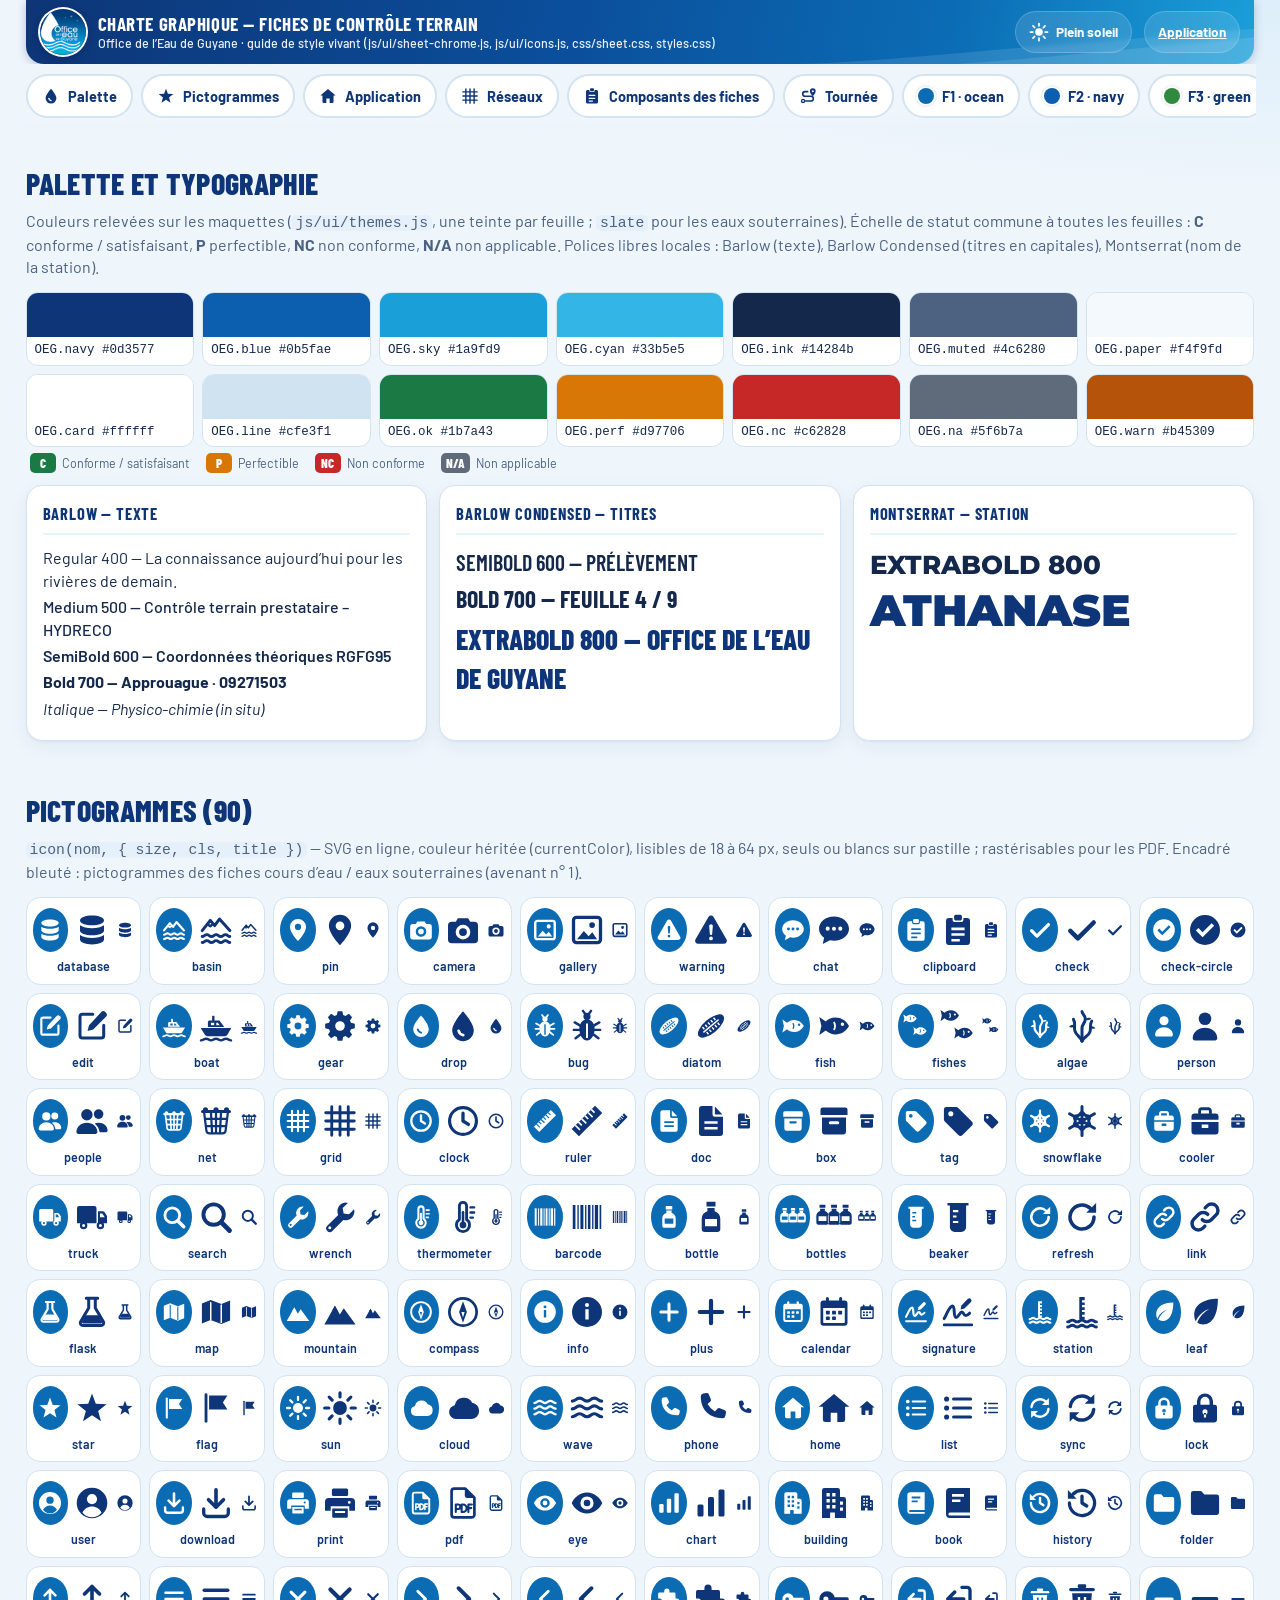
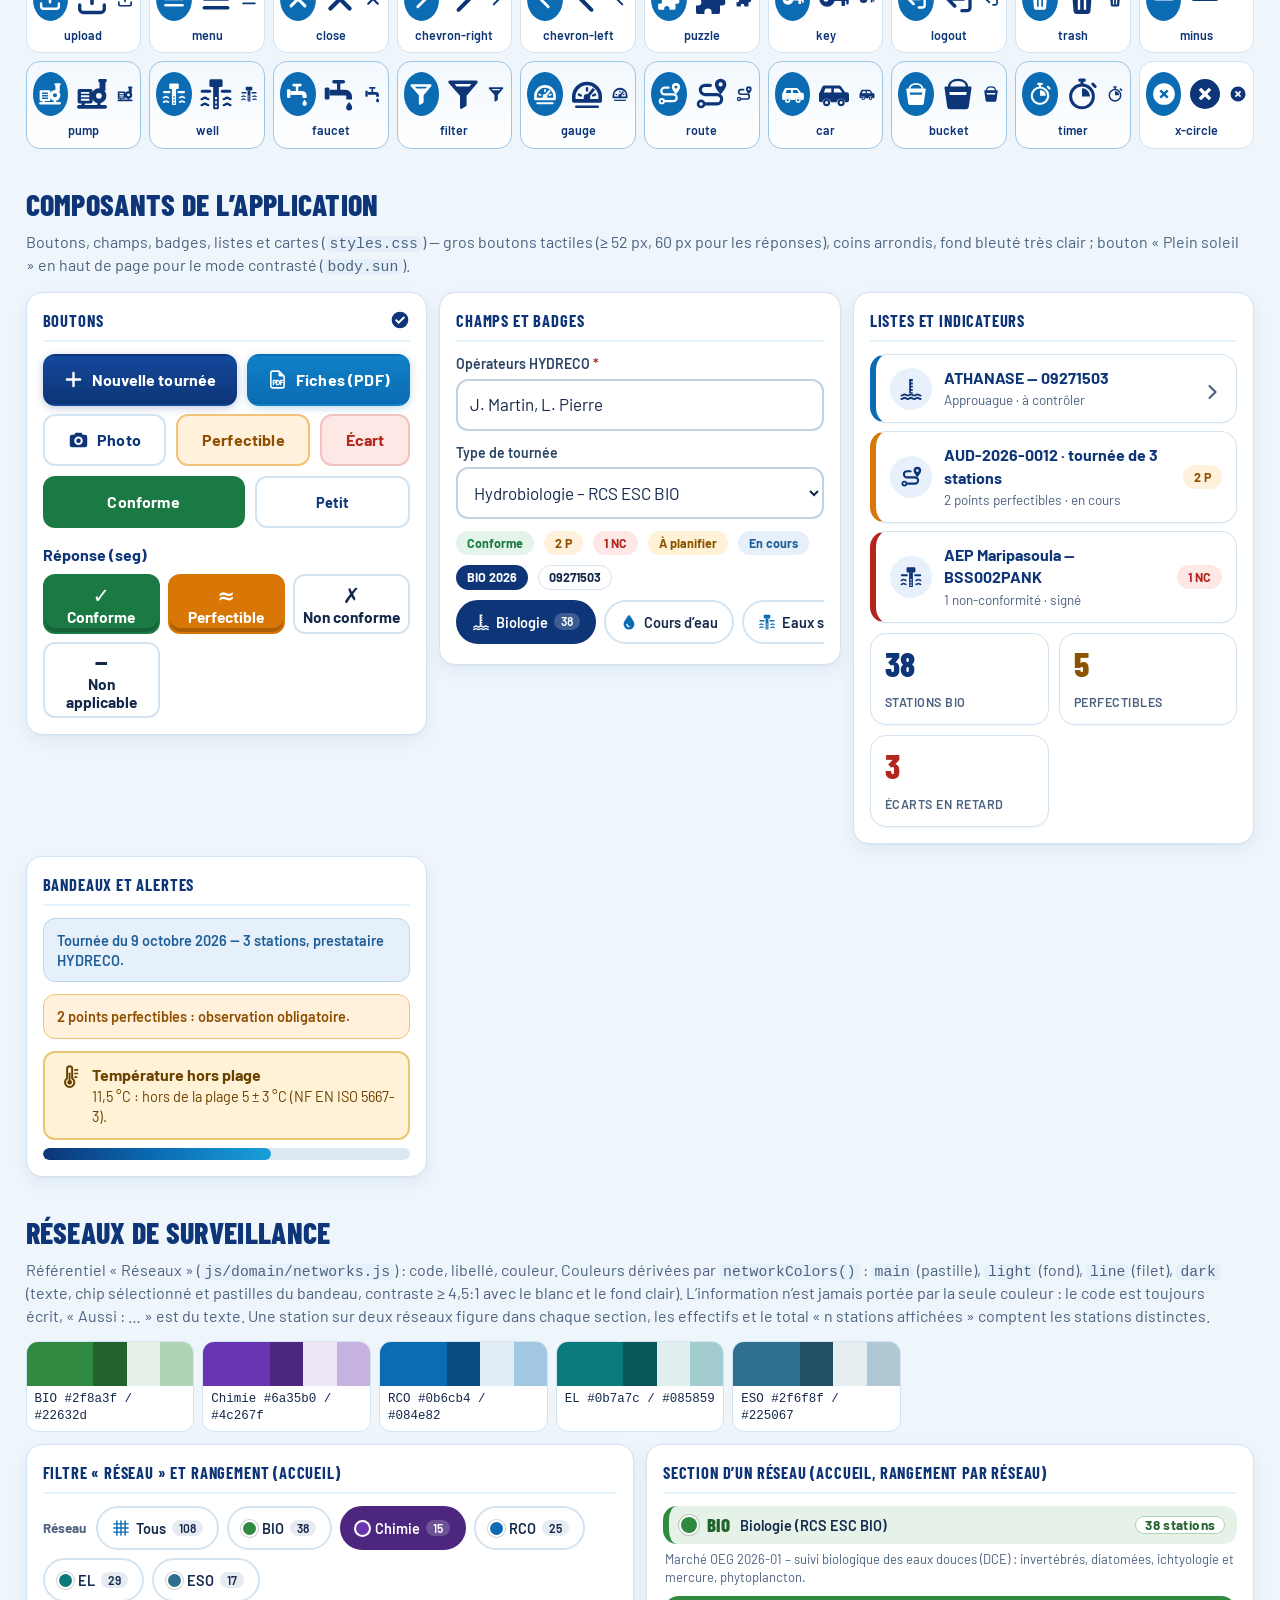
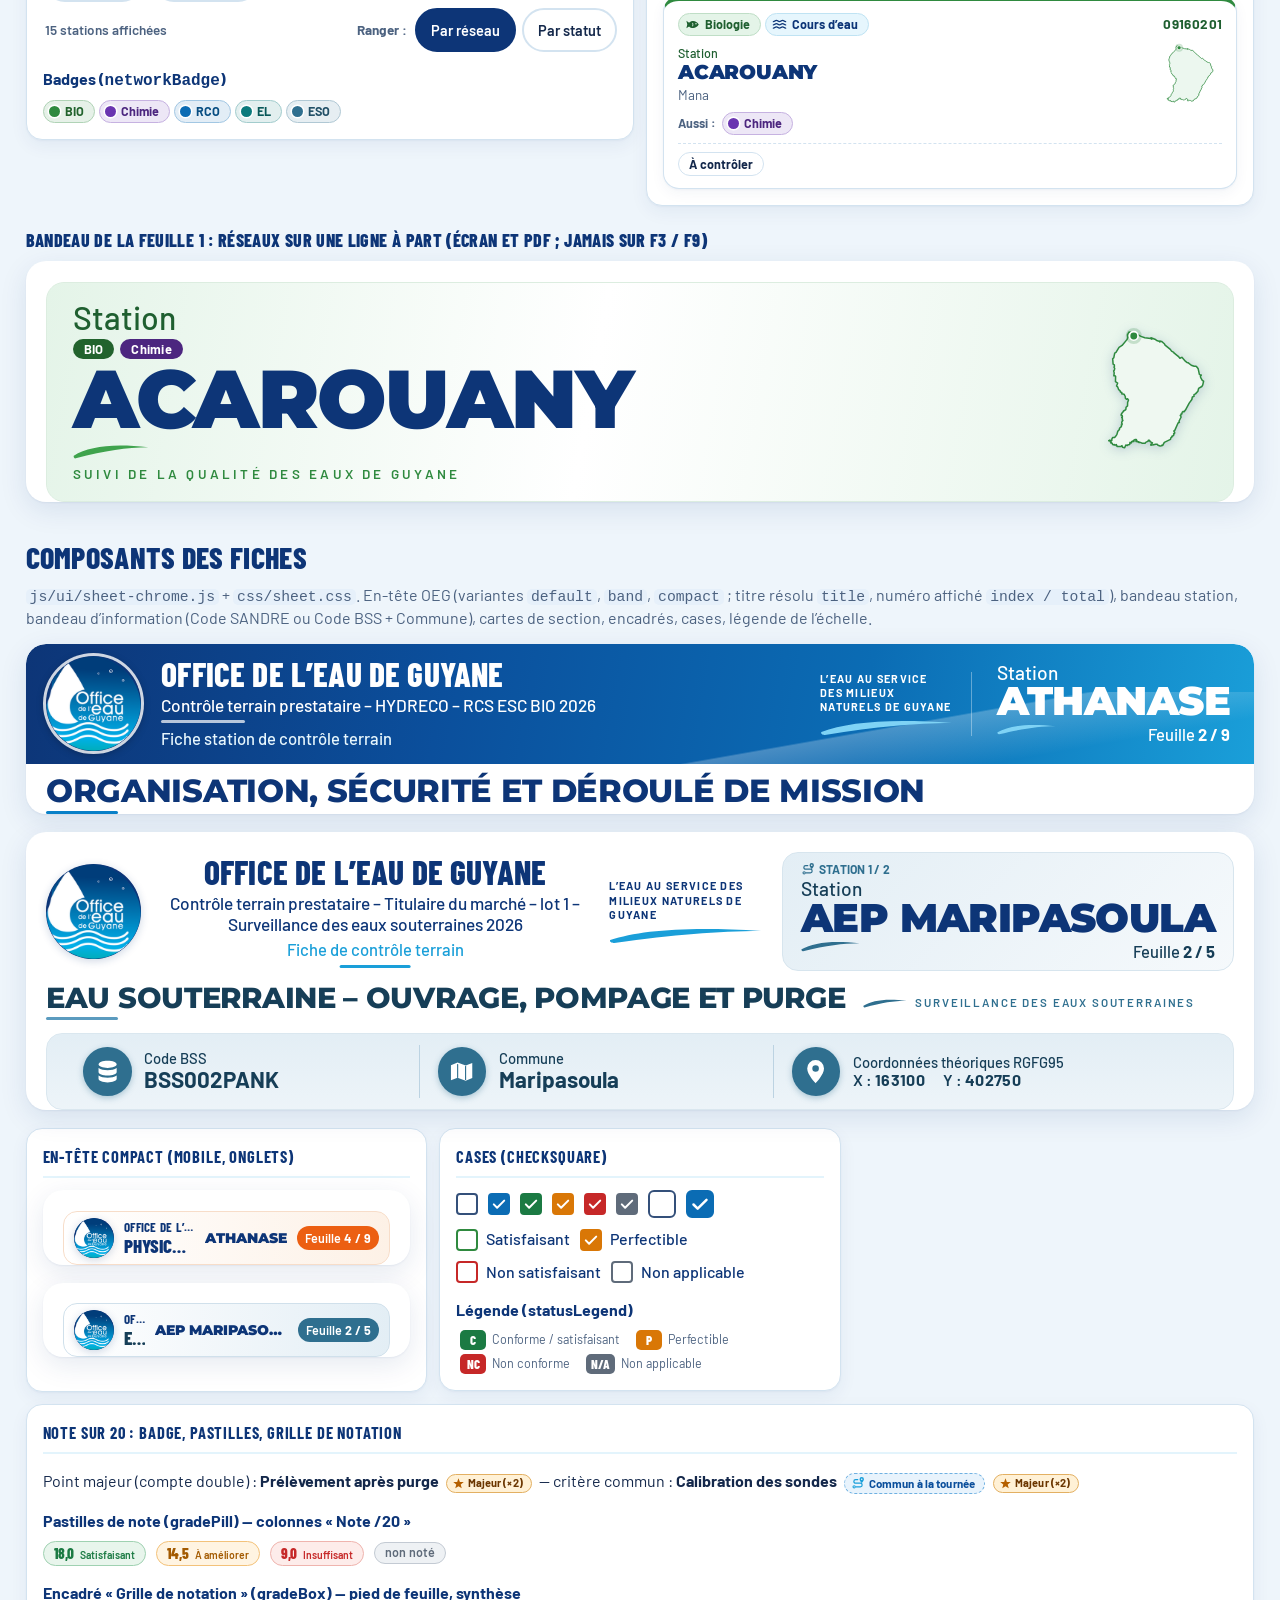
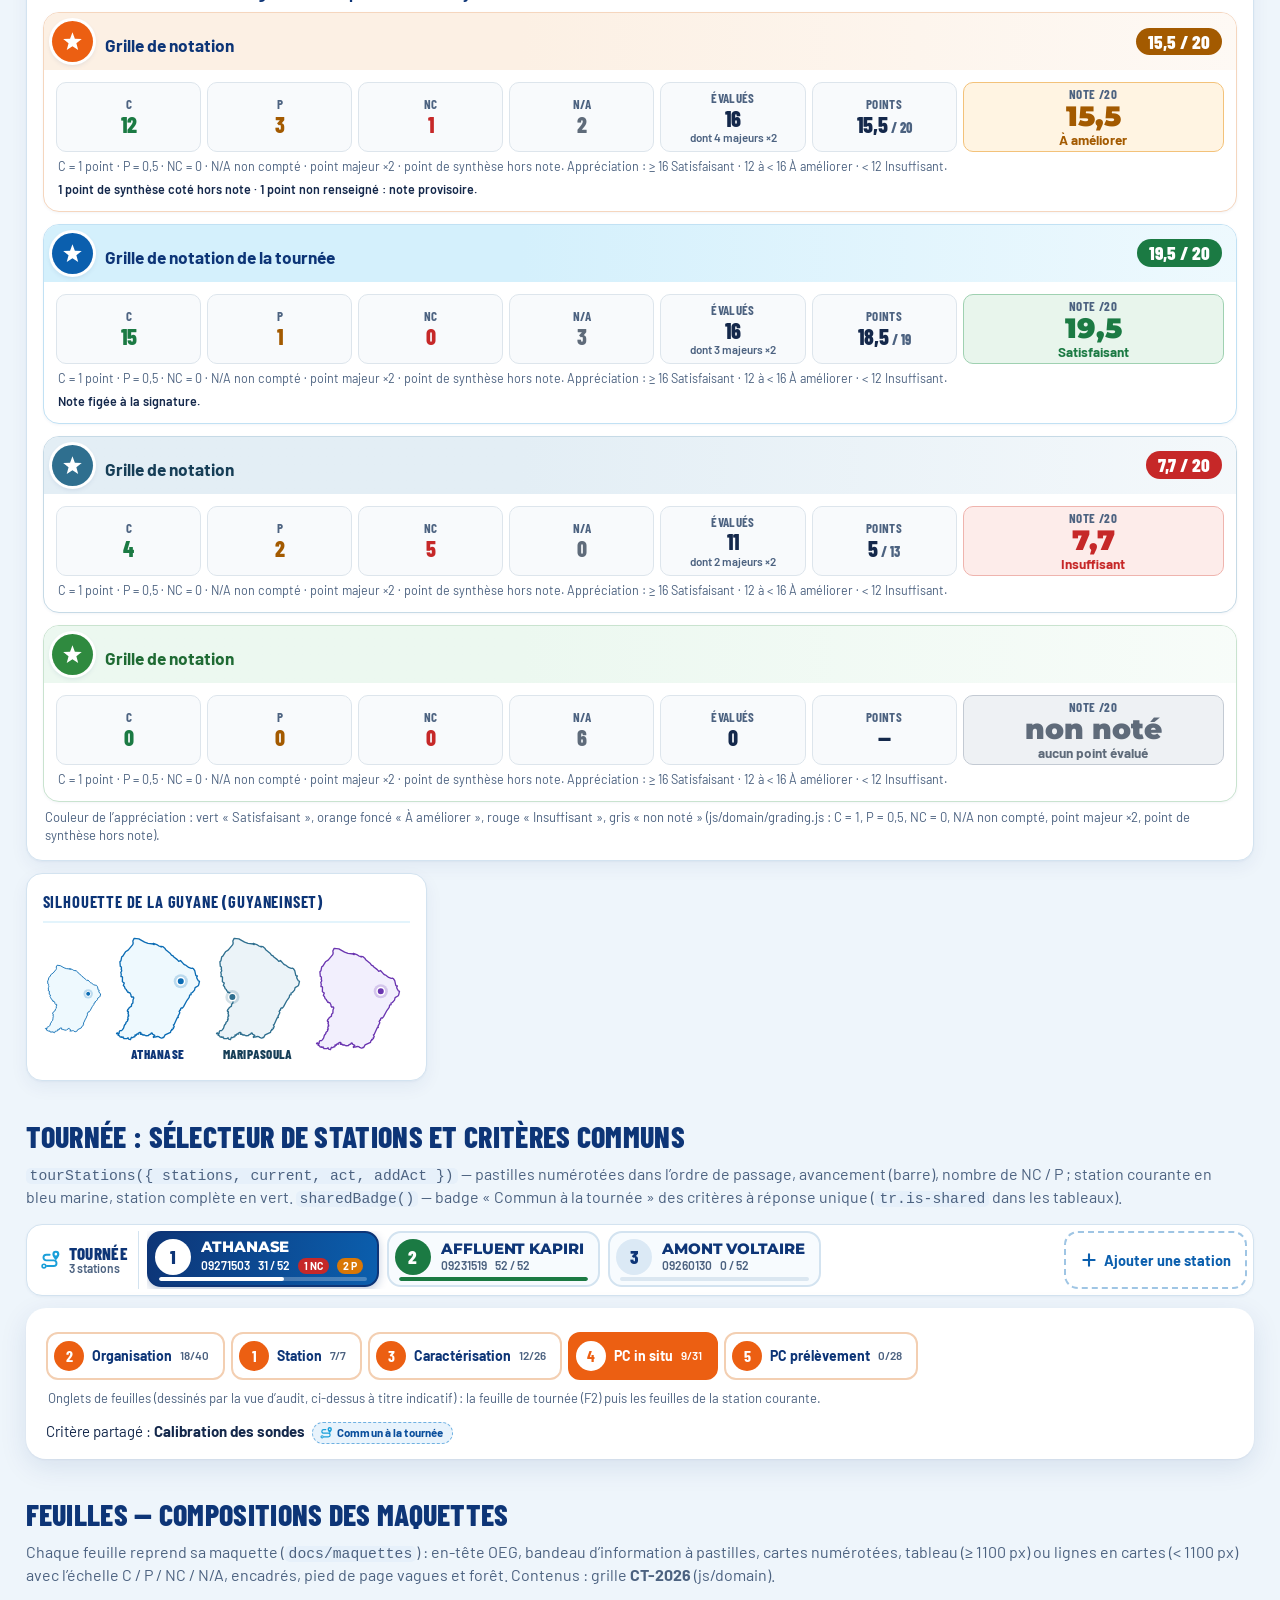
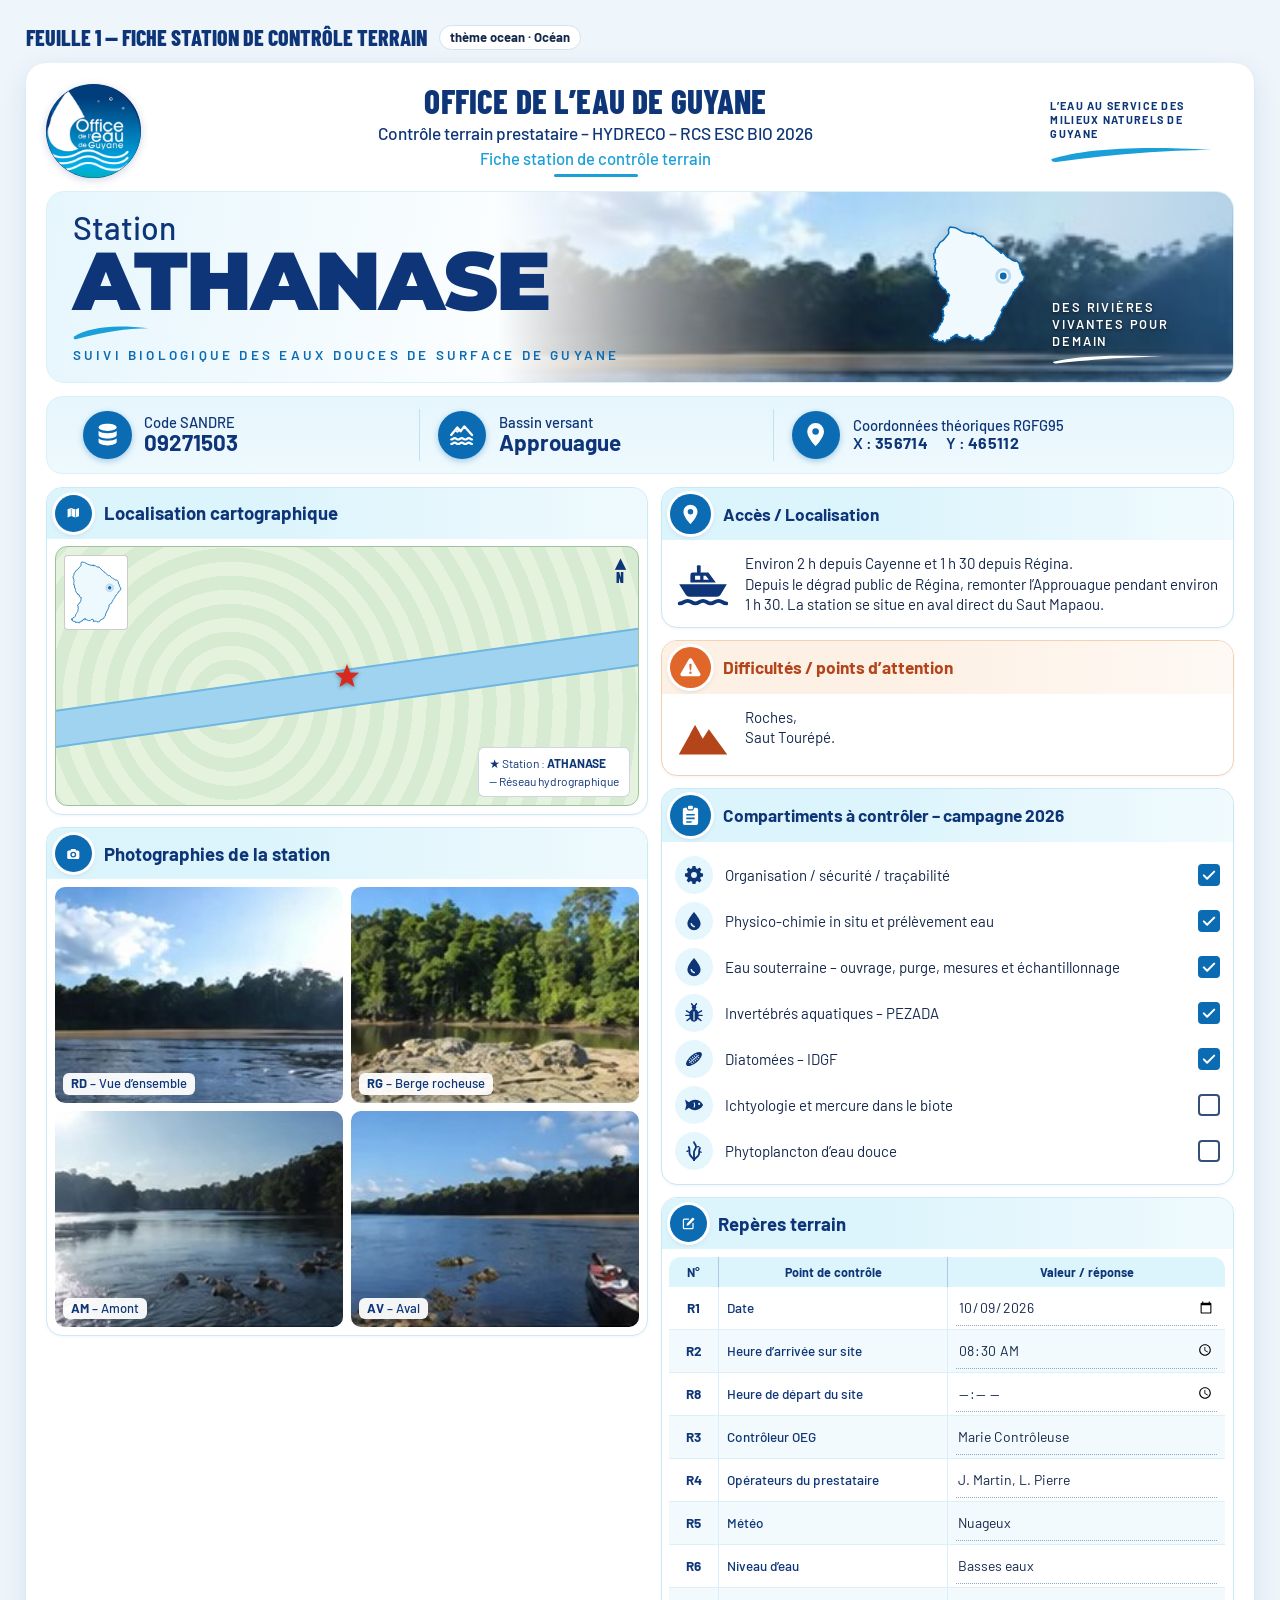
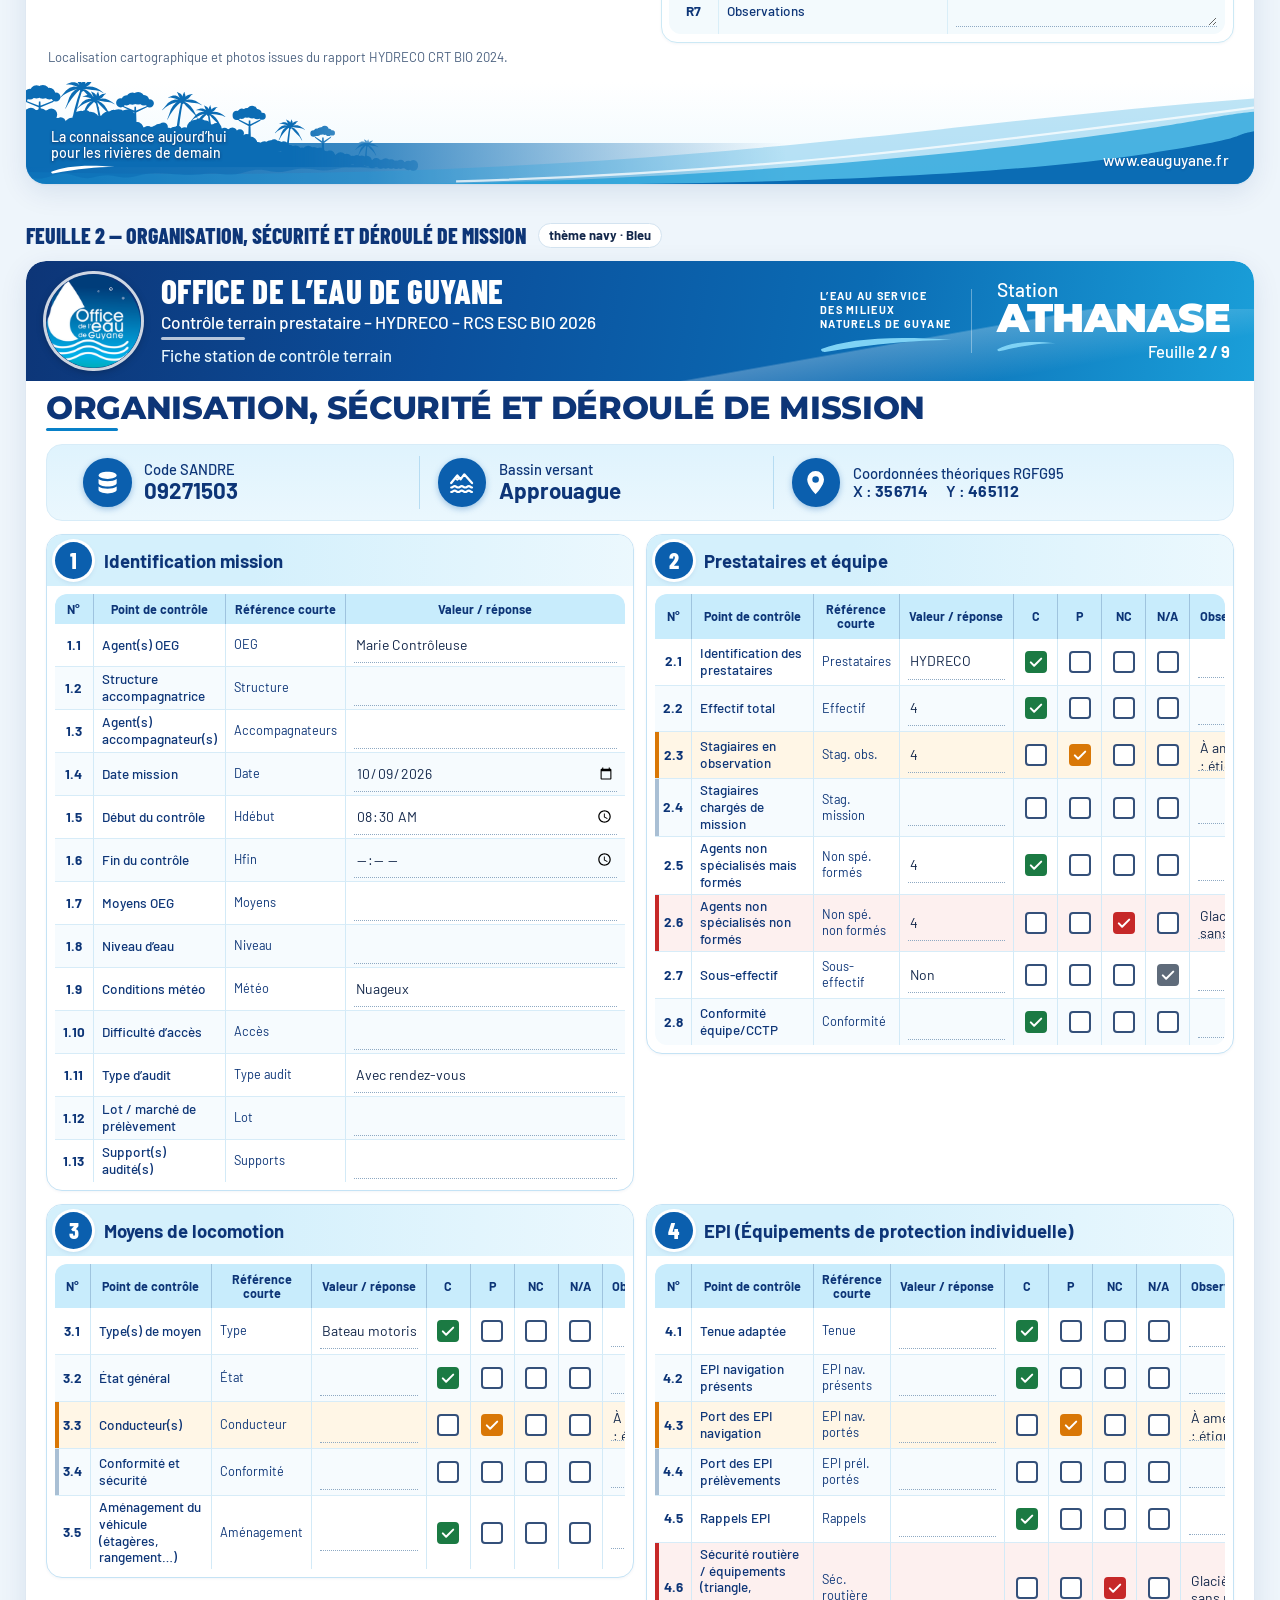
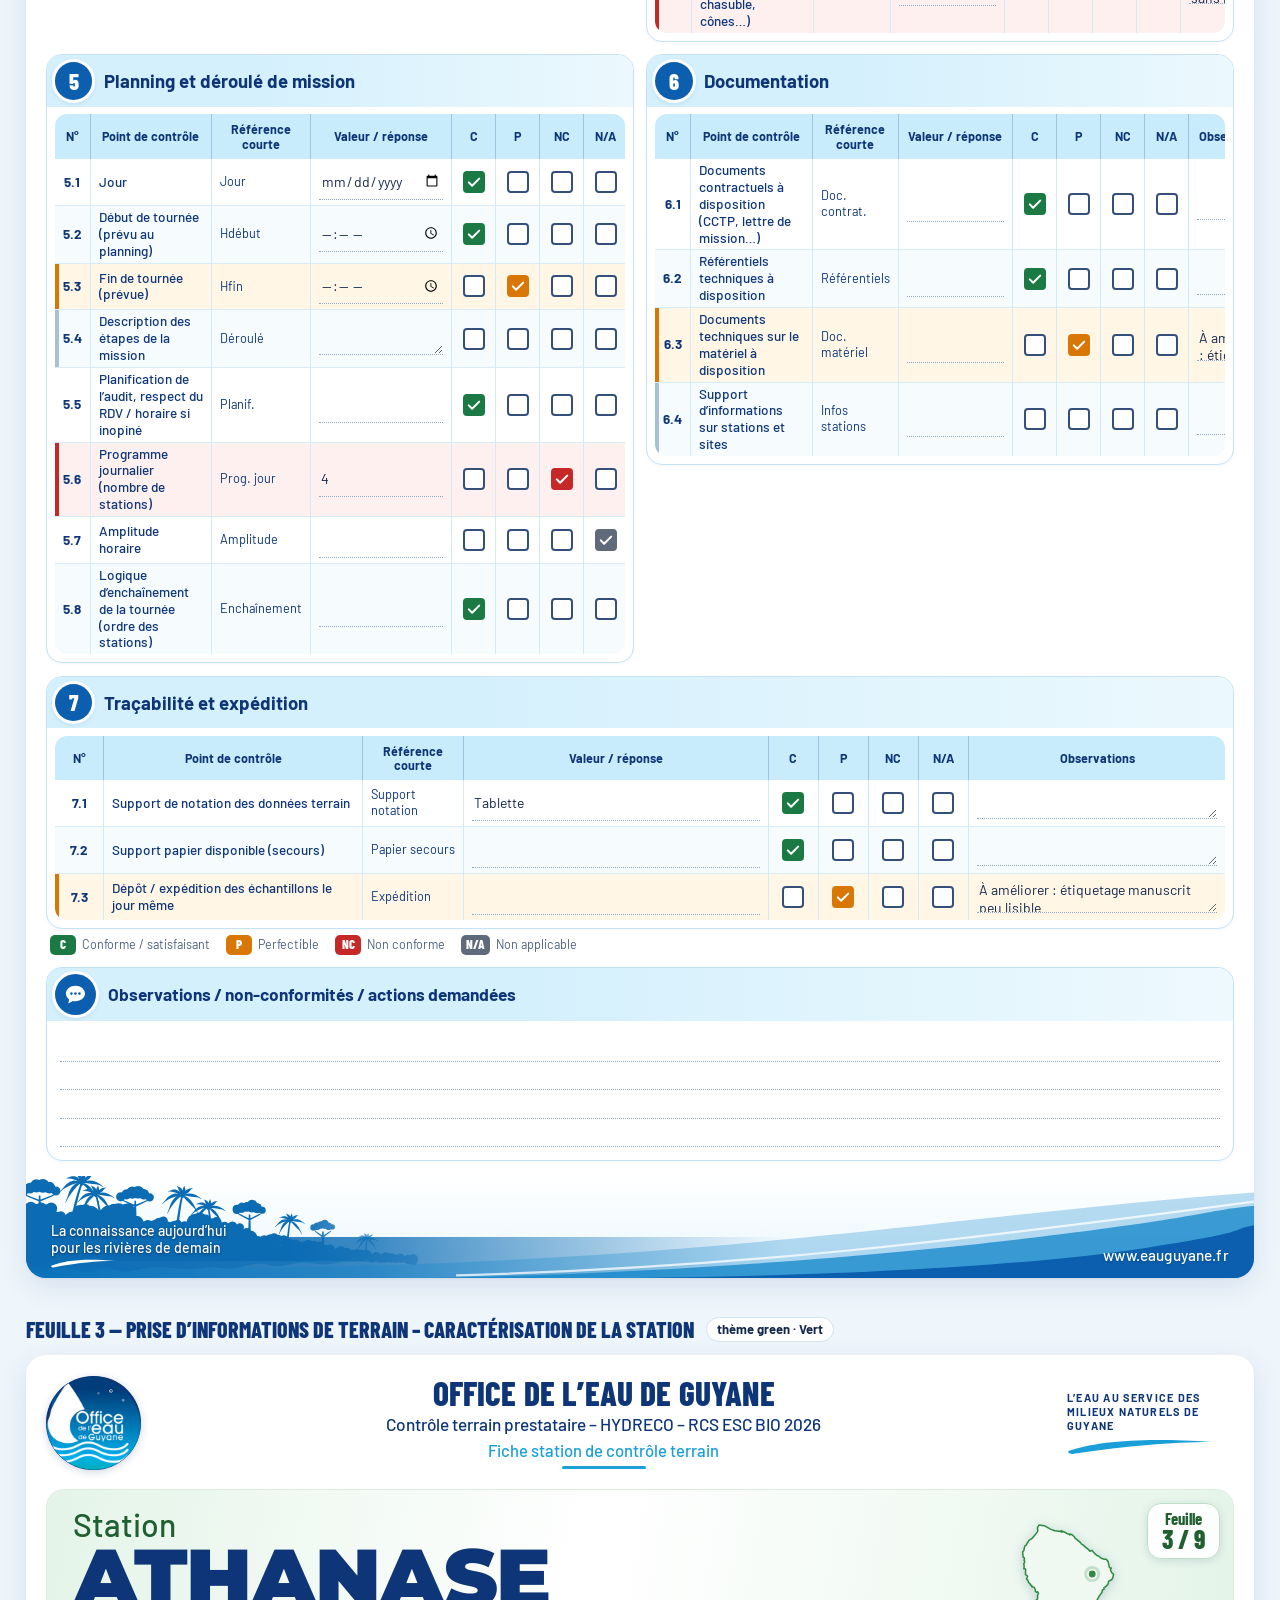
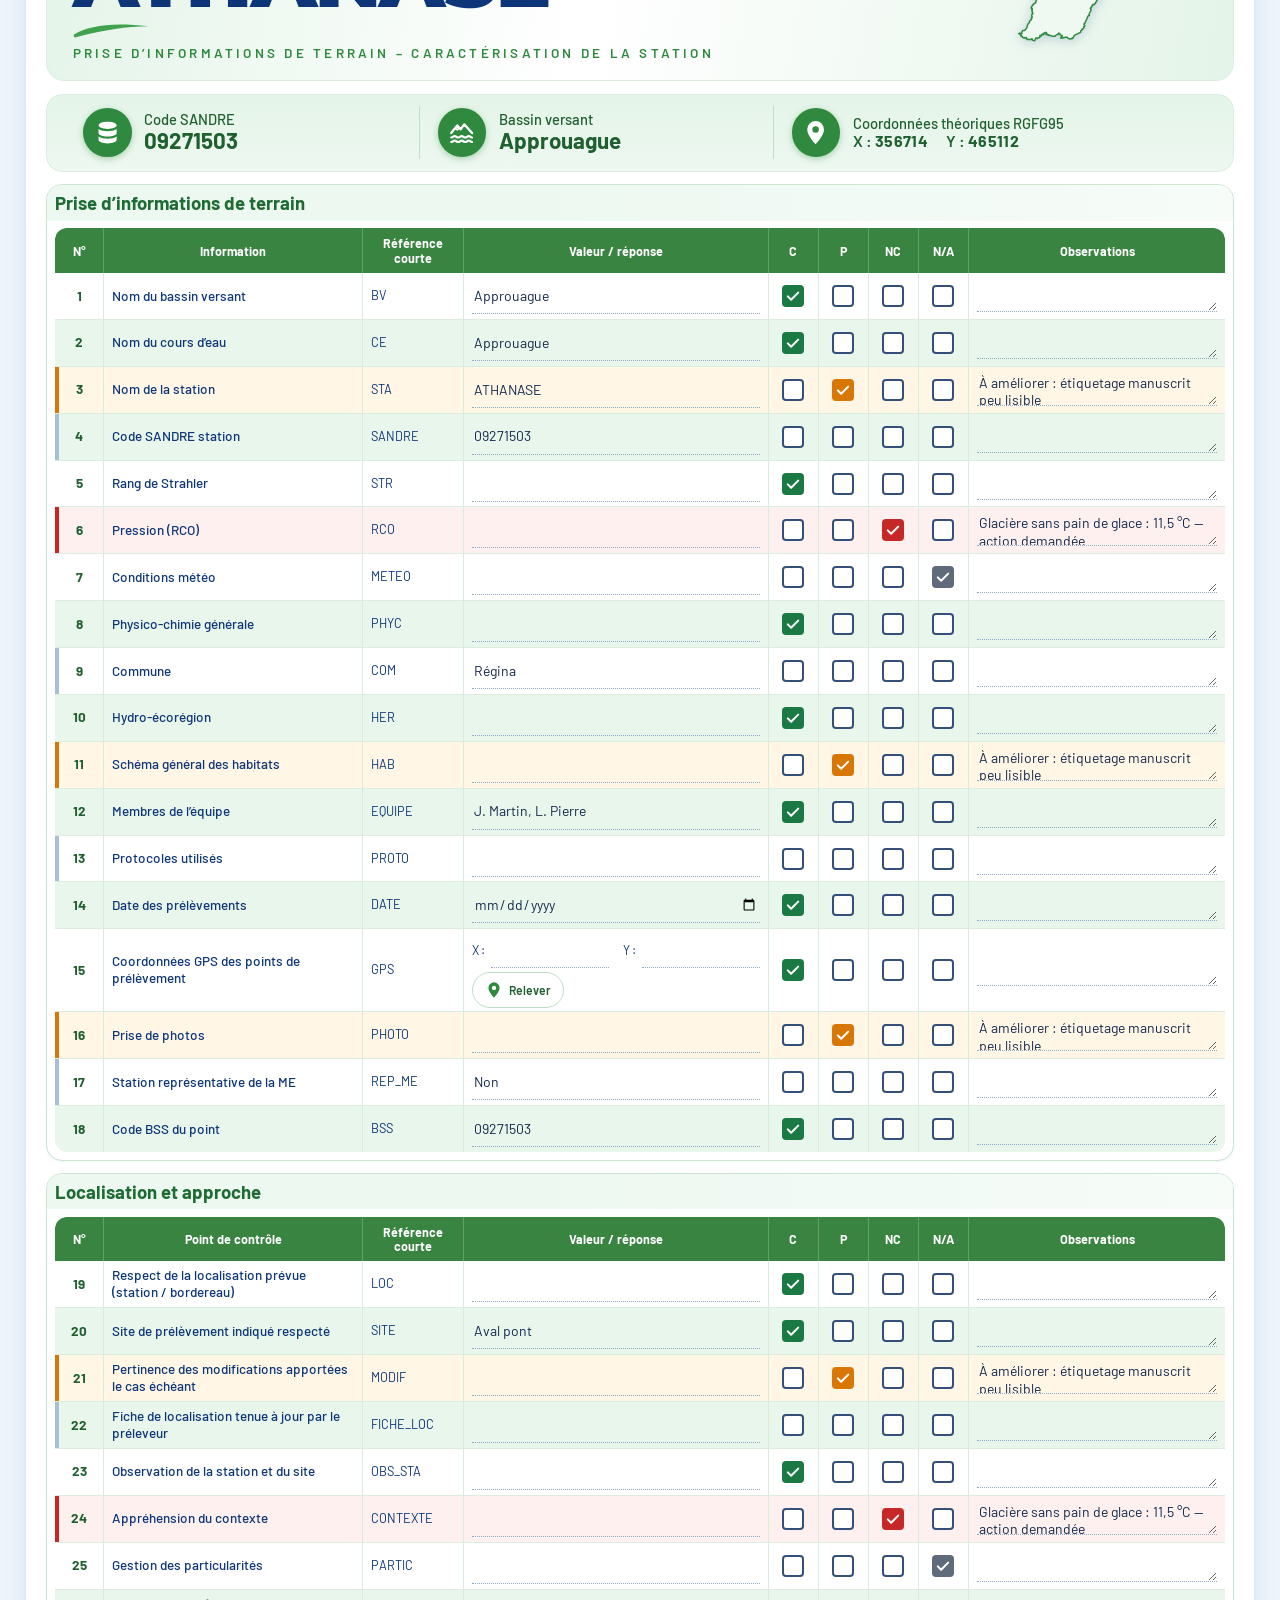
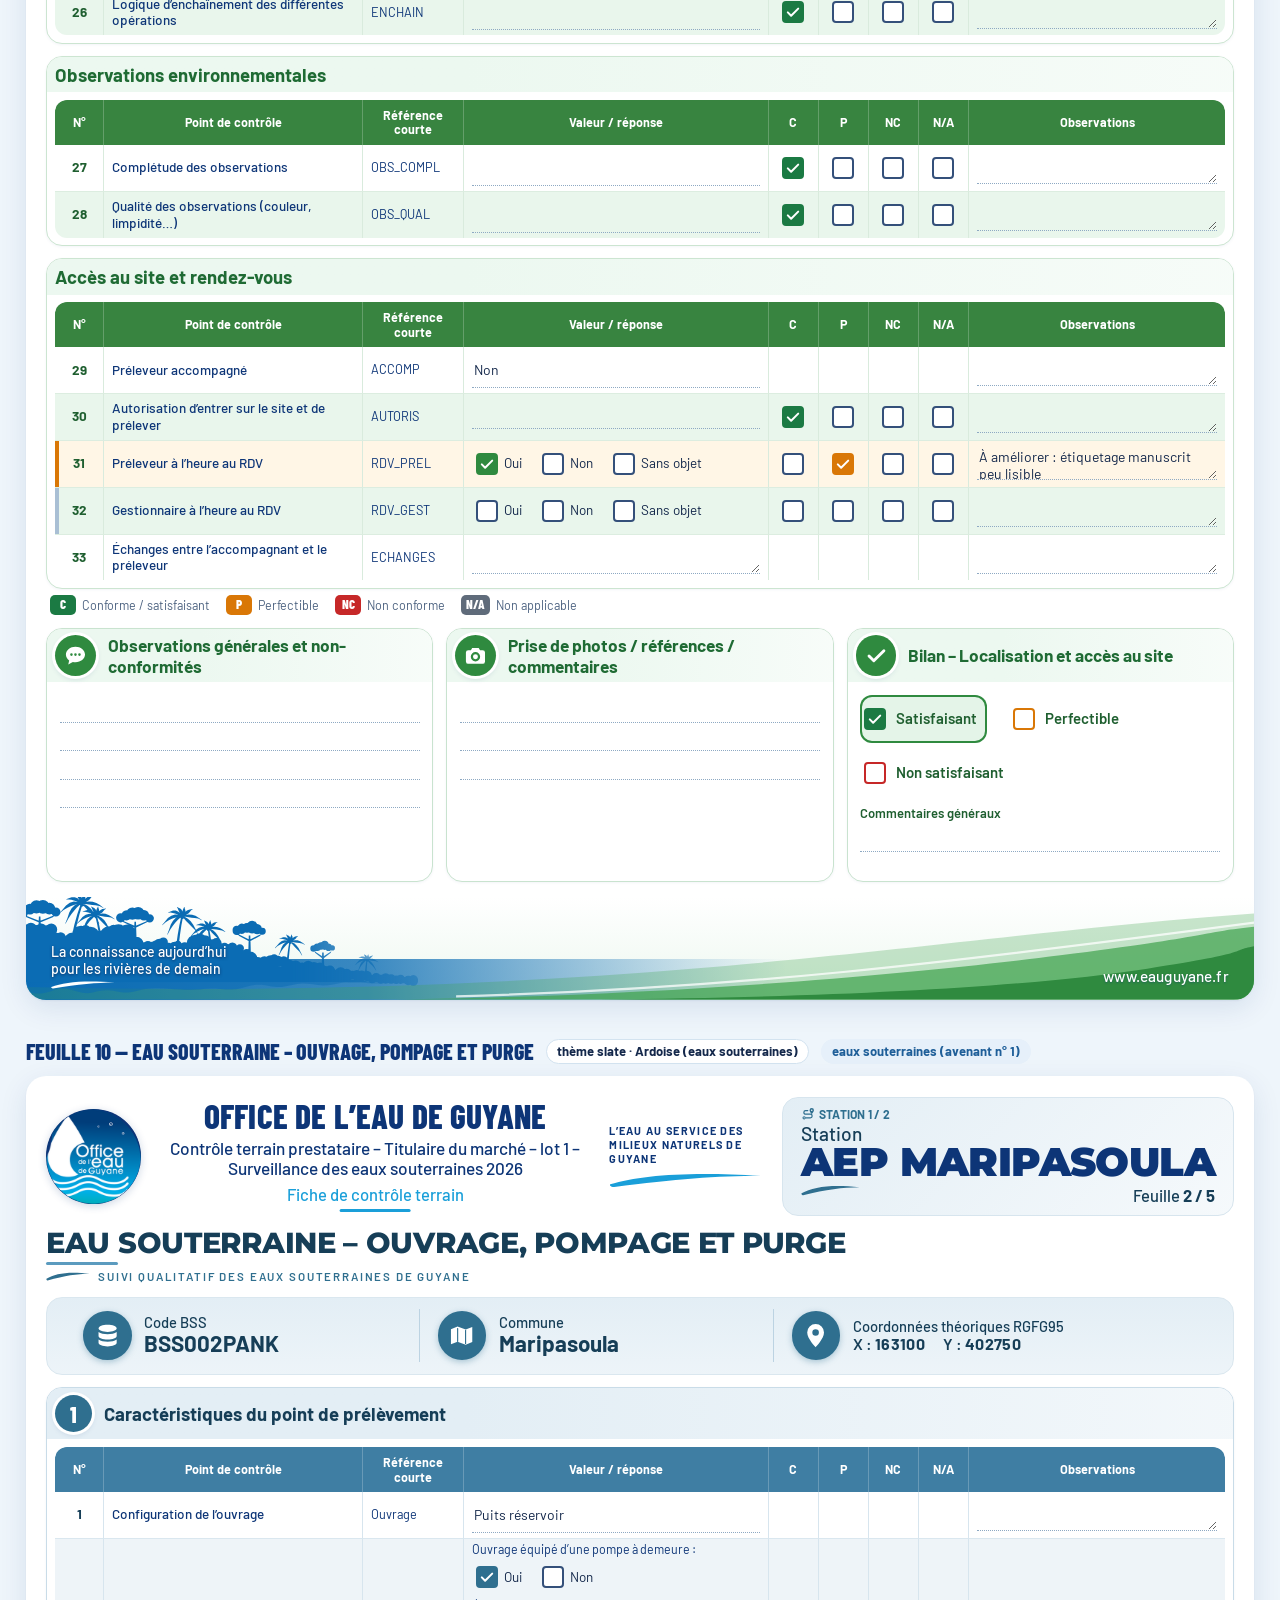
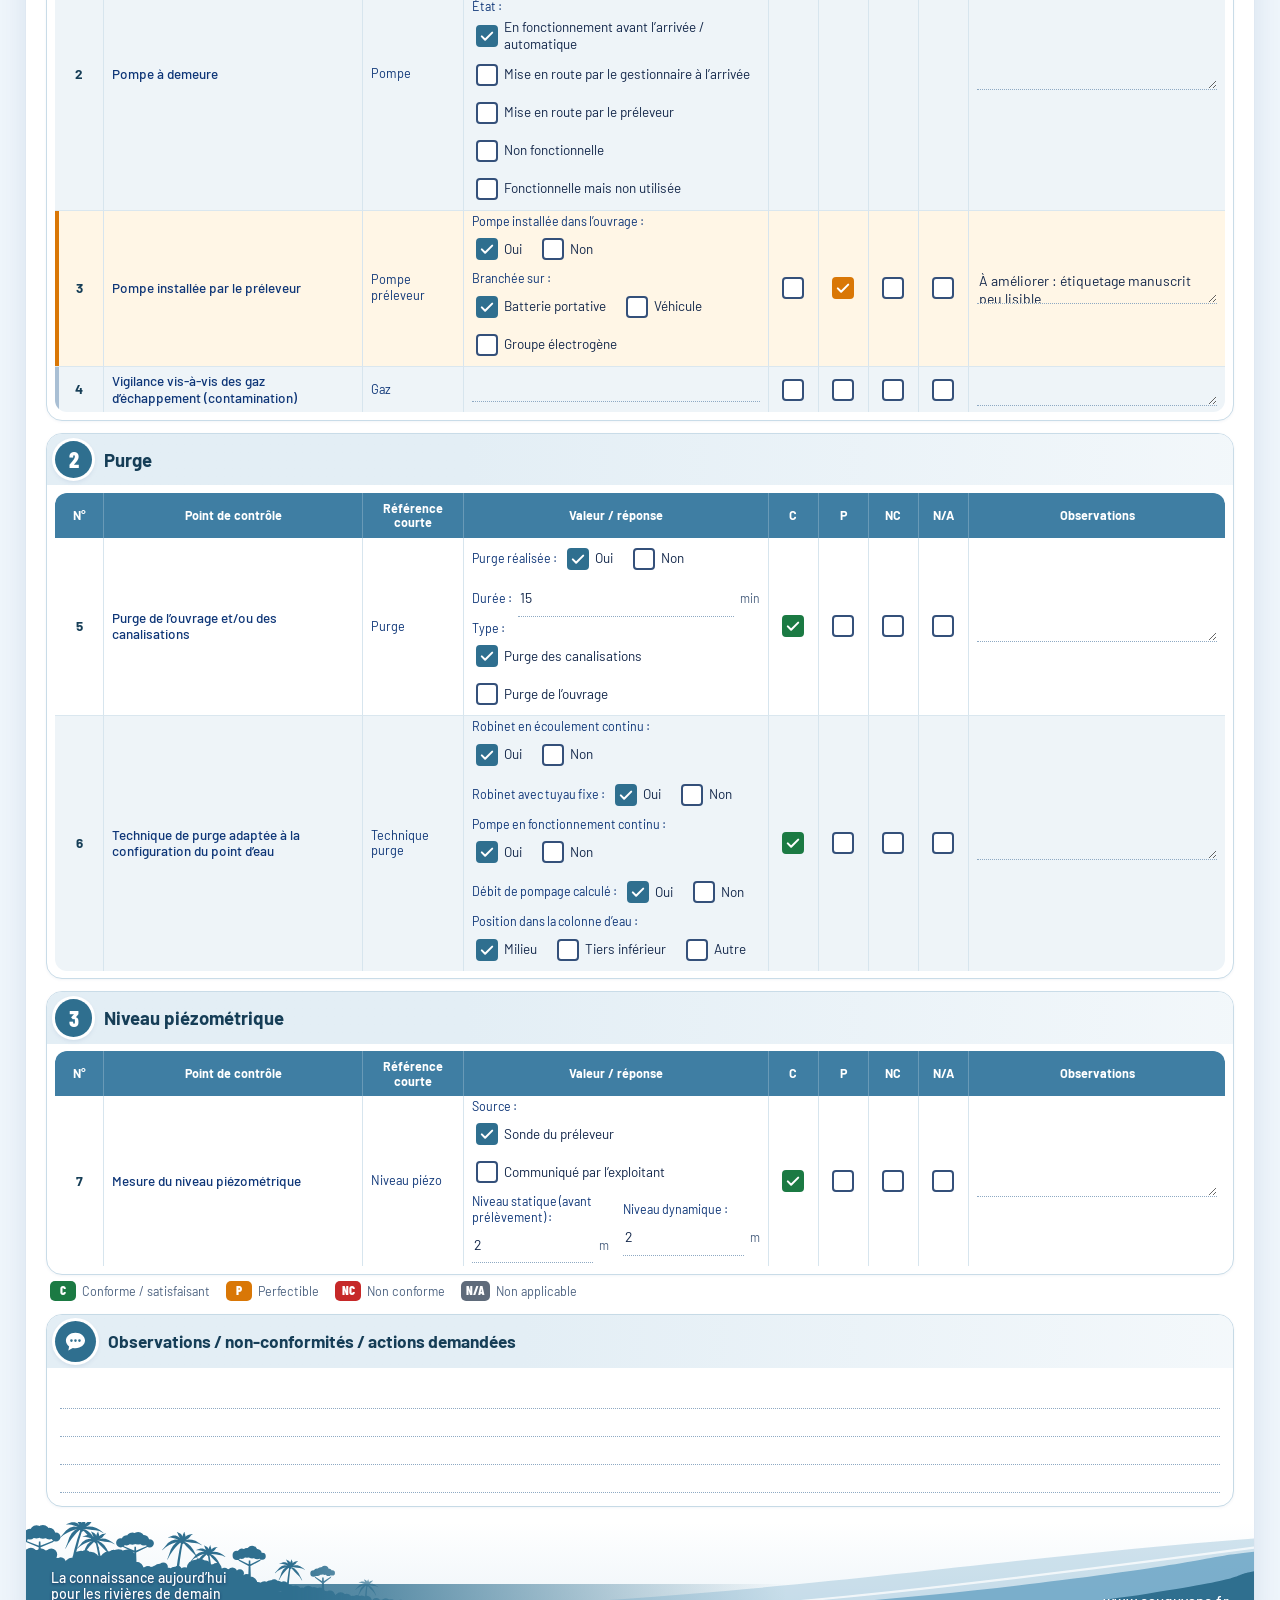
==== commit db6ab2d1: "Note sur 20 avec points majeurs : instantané du travail en cours (non publié) Co-Authored-By: Claude" ====
--- a/docs/charte.html
+++ b/docs/charte.html
@@ -103,7 +103,8 @@
 import { THEMES, OEG } from '../js/ui/themes.js';
 import { icon, ICON_NAMES } from '../js/ui/icons.js';
 import { oegHeader, stationBanner, infoStrip, sectionCard, blockCard, checkSquare, guyaneInset, sheetFooter, sheetFrame, dotLines,
-  STATUS_SCALE, statusHeadCells, statusLegend, sharedBadge, tourStations } from '../js/ui/sheet-chrome.js';
+  STATUS_SCALE, statusHeadCells, statusLegend, sharedBadge, tourStations, majorBadge, gradeBox, gradePill } from '../js/ui/sheet-chrome.js';
+import { gradeOf } from '../js/domain/grading.js';
 import { NETWORK_DEFAULTS, networkColors } from '../js/domain/networks.js';
 
 /* ---------- Données d'exemple ---------- */
@@ -487,6 +488,18 @@
       <div class="card"><h2>Cases (checkSquare)</h2><div class="row">${checkSquare({})}${checkSquare({ checked: true })}${checkSquare({ checked: true, cls: 'ok' })}${checkSquare({ checked: true, cls: 'p' })}${checkSquare({ checked: true, cls: 'nc' })}${checkSquare({ checked: true, cls: 'na' })}${checkSquare({ cls: 'lg' })}${checkSquare({ checked: true, cls: 'lg' })}</div>
         <div class="row" style="margin-top:10px">${checkSquare({ label: 'Satisfaisant', cls: 'ok' })}${checkSquare({ label: 'Perfectible', cls: 'p', checked: true })}${checkSquare({ label: 'Non satisfaisant', cls: 'nc' })}${checkSquare({ label: 'Non applicable', cls: 'na' })}</div>
         <h3>Légende (statusLegend)</h3>${statusLegend()}</div>
+      <div class="card" id="notation" style="grid-column:1/-1"><h2>Note sur 20 : badge, pastilles, grille de notation</h2>
+        <p>Point majeur (compte double) : <b>Prélèvement après purge</b> ${majorBadge()} — critère commun : <b>Calibration des sondes</b> ${sharedBadge()}${majorBadge()}</p>
+        <h3>Pastilles de note (gradePill) — colonnes « Note /20 »</h3>
+        <div class="row">${[{ got2: 36, max2: 40 }, { got2: 29, max2: 40 }, { got2: 18, max2: 40 }, {}].map(t => gradePill(gradeOf(t), { label: true }))}</div>
+        <h3>Encadré « Grille de notation » (gradeBox) — pied de feuille, synthèse</h3>
+        <div class="cg-stack">
+          ${gradeBox({ grade: gradeOf({ C: 12, P: 3, NC: 1, NA: 2, total: 19, evaluated: 16, majors: 4, excluded: 1, got2: 31, max2: 40, unanswered: 1 }), state: 'provisoire', theme: 'peach' })}
+          ${gradeBox({ grade: gradeOf({ C: 15, P: 1, NC: 0, NA: 3, total: 19, evaluated: 16, majors: 3, got2: 37, max2: 38 }), state: 'figee', theme: 'navy', title: 'Grille de notation de la tournée' })}
+          ${gradeBox({ grade: gradeOf({ C: 4, P: 2, NC: 5, total: 11, evaluated: 11, majors: 2, got2: 10, max2: 26 }), theme: 'slate' })}
+          ${gradeBox({ grade: gradeOf({ NA: 6, total: 6 }), theme: 'green' })}
+        </div>
+        <p class="cg-note">Couleur de l’appréciation : vert « Satisfaisant », orange foncé « À améliorer », rouge « Insuffisant », gris « non noté » (js/domain/grading.js : C = 1, P = 0,5, NC = 0, N/A non compté, point majeur ×2, point de synthèse hors note).</p></div>
       <div class="card"><h2>Silhouette de la Guyane (guyaneInset)</h2><div class="row">${guyaneInset(SITE, { size: 60 })}${guyaneInset(SITE, { size: 90, label: 'ATHANASE' })}${guyaneInset(SITE_ESO, { size: 90, theme: 'slate', label: 'Maripasoula' })}${guyaneInset(SITE, { size: 90, theme: 'violet' })}</div></div>
     </div>
   </section>
--- a/styles.css
+++ b/styles.css
@@ -280,6 +280,7 @@
 .audit-head{position:sticky;top:var(--top-h);z-index:30;background:var(--paper);padding:8px 0 8px;margin:-12px 0 8px}
 .audit-head .ah-row{display:flex;gap:10px;align-items:center;justify-content:space-between}
 .audit-head .ah-num{font-family:var(--font-cond);font-weight:800;color:var(--brand);font-size:17px;letter-spacing:.02em}
+.audit-head .ah-num .as-cancel{margin-left:6px;vertical-align:middle;font-family:var(--font-text);font-weight:600;letter-spacing:0;font-size:14px}
 .audit-head .ah-meta{font-size:13px;color:var(--muted);white-space:nowrap;overflow:hidden;text-overflow:ellipsis}
 .audit-head .progress{margin-top:6px}
 .sec-chips{display:flex;gap:8px;overflow-x:auto;padding:8px 0 4px;scroll-snap-type:x proximity}
@@ -330,13 +331,27 @@
 .thumb img{width:100%;height:100%;object-fit:cover;display:block}
 .thumb .t-meta{position:absolute;left:0;right:0;bottom:0;background:#0d3577b3;color:#fff;font-size:10.5px;padding:2px 5px;white-space:nowrap;overflow:hidden;text-overflow:ellipsis}
 .thumb .t-badge{position:absolute;top:4px;left:4px;background:var(--accent);color:#fff;font-size:10px;font-weight:700;border-radius:6px;padding:1px 5px}
+.thumb .t-badge.t-gal{background:var(--brand)}
+/* Ajout de preuves (js/ui/components.js, mediaInputs) : « Prendre une photo », « Importer depuis la galerie », « Joindre un document ». */
+.ms-btn{position:relative}
+.ms-btn .ic{display:inline-flex}
+/* Préleveurs du prestataire (création de tournée, feuille Organisation) : initiales en pastille, nom et fonction. */
+.an-ops,.as-ops-list{grid-template-columns:repeat(auto-fill,minmax(min(100%,230px),1fr))}
+.an-ops .check,.as-ops-list .check{align-items:center;gap:10px}
+.as-op-ini{flex:none;display:grid;place-items:center;min-width:34px;height:34px;padding:0 6px;border-radius:17px;background:#e6f2fb;color:var(--brand);border:1px solid #0d357733;font-size:13px;font-weight:700;letter-spacing:.02em}
+.as-op-txt{display:flex;flex-direction:column;min-width:0;line-height:1.2}
+.as-op-txt b{color:var(--brand);font-size:15.5px;overflow-wrap:anywhere}
+.as-op-txt small{font-size:12.5px;color:var(--muted)}
+.as-ops h2 small{font-weight:600;color:var(--muted);font-size:14px;margin-left:6px;text-transform:none;letter-spacing:0}
+.as-ops [data-act=op-new]{margin-top:10px}
+.op-propose{flex-wrap:wrap;gap:8px}
 .thumb.file{display:flex;align-items:center;justify-content:center;flex-direction:column;font-size:12px;font-weight:600;color:var(--brand);text-align:center;padding:6px}
 .thumb.file .ic{font-size:30px}
 
 /* ---------- Modale / feuille ---------- */
 .modal-back{position:fixed;inset:0;z-index:200;background:#0a1e3c99;display:flex;align-items:flex-end;justify-content:center;backdrop-filter:blur(2px)}
 @media(min-width:700px){.modal-back{align-items:center;padding:20px}}
-.modal{background:#fff;width:100%;max-width:720px;max-height:92vh;overflow:auto;border-radius:22px 22px 0 0;padding:16px 16px calc(16px + var(--safe-b));box-shadow:0 -8px 30px #0d357766}
+.modal{background:#fff;width:100%;max-width:720px;max-height:92vh;max-height:92dvh;overflow:auto;border-radius:22px 22px 0 0;padding:16px 16px calc(16px + var(--safe-b));box-shadow:0 -8px 30px #0d357766}
 @media(min-width:700px){.modal{border-radius:22px}}
 .modal.wide{max-width:1000px}
 .modal-head{display:flex;align-items:center;justify-content:space-between;gap:10px;margin-bottom:12px;position:sticky;top:-16px;background:#fff;padding:6px 0;z-index:2;border-bottom:2px solid var(--soft)}
@@ -368,6 +383,14 @@
 /* Couverture par réseau (tableau de bord) : lignes cliquables, « n / total » */
 .bars.is-cov .bar-row{grid-template-columns:minmax(120px,40%) 1fr 64px;width:100%;min-height:44px;padding:4px 6px;border:0;border-radius:10px;background:none;font:inherit;color:inherit;text-align:left;cursor:pointer}
 .bars.is-cov .bar-row:hover{background:var(--soft2)}
+/* Tableau de bord : notes sur 20 des tournées signées (moyennes par prestataire et par réseau) */
+.dash-gall{margin:0 0 8px}
+.dash-gnets{display:flex;flex-wrap:wrap;gap:6px}
+.dash-gnet{display:inline-flex;align-items:center;gap:6px;min-height:40px;padding:3px 8px;border:1px solid var(--line);border-radius:10px;background:#fff;font:inherit;font-size:13.5px;font-weight:600;color:var(--ink);cursor:pointer;text-align:left}
+.dash-gnet:hover{background:var(--soft2)}
+.dash-gnet small{font-weight:500;color:var(--muted)}
+.linkish{border:0;background:none;padding:0;font:inherit;font-weight:700;color:var(--brand);text-align:left;cursor:pointer;text-decoration:underline;text-underline-offset:2px;min-height:32px}
+table.dash-grades td,table.dash-grades th{vertical-align:middle}
 .bars.is-cov .bl{display:flex;align-items:center;gap:6px;min-width:0}
 .bar-sub{min-width:0;overflow:hidden;text-overflow:ellipsis;font-weight:500;font-size:12.5px;color:var(--muted)}
 .cal{display:grid;grid-template-columns:repeat(7,1fr);gap:4px}
@@ -403,6 +426,23 @@
   background:url("data:image/svg+xml,%3Csvg xmlns='http://www.w3.org/2000/svg' viewBox='0 0 1200 90' preserveAspectRatio='none'%3E%3Cpath d='M0 90V78C260 84 470 72 690 54S1020 18 1200 8V90Z' fill='%23ffffff' fill-opacity='.18'/%3E%3Cpath d='M380 90C640 86 880 64 1020 46S1160 24 1200 20V90Z' fill='%23ffffff' fill-opacity='.22'/%3E%3C/svg%3E") no-repeat bottom/100% 100%}
 .auth-card{position:relative;z-index:1;background:#fff;border-radius:24px;padding:24px 22px;width:100%;max-width:540px;box-shadow:0 14px 44px #04163d66}
 .auth-card .logo{display:block;height:84px;margin:0 auto 10px;object-fit:contain}
+/* Logo choisi en Administration (js/ui/logo.js) : proportions conservées sur fond blanc, jamais recadré en rond. */
+.app-top .logo.is-custom,.hm-logo.is-custom{object-fit:contain;border-radius:10px;background:#fff;padding:3px;box-sizing:border-box}
+.auth-card .logo.is-custom{max-width:min(320px,100%)}
+.logo-admin{display:flex;gap:16px;align-items:center;flex-wrap:wrap}
+.logo-prev{flex:none;display:grid;place-items:center;width:112px;height:112px;border-radius:14px;border:1px solid var(--line);background:repeating-conic-gradient(#eef3f7 0 25%,#fff 0 50%) 0 0/16px 16px}
+.logo-prev-img{width:96px;height:96px;object-fit:contain}
+.logo-prev-img:not(.is-custom){border-radius:50%}
+.logo-admin-txt{flex:1 1 260px;min-width:0}
+.logo-previews{display:grid;grid-template-columns:repeat(auto-fit,minmax(200px,1fr));gap:12px}
+.logo-previews figure{margin:0}
+.logo-previews figcaption{font-size:13px;color:var(--muted);margin-top:4px}
+.lp-top{display:flex;align-items:center;gap:10px;padding:10px;border-radius:12px;background:linear-gradient(90deg,#0d3577,#1a6fb5);color:#fff;font-family:var(--font-cond);font-weight:800;text-transform:uppercase;min-width:0}
+.lp-top img{width:46px;height:46px;flex:none;object-fit:contain;border-radius:10px;background:#fff;padding:3px;box-sizing:border-box}
+.lp-sheet{display:flex;align-items:center;gap:10px;padding:10px;border:1px solid var(--line);border-radius:12px;background:#fff;color:var(--brand);font-weight:700}
+.lp-sheet img{width:64px;height:64px;flex:none;object-fit:contain}
+.lp-auth{display:grid;place-items:center;padding:10px;border:1px solid var(--line);border-radius:12px;background:#fff}
+.lp-auth img{height:84px;max-width:100%;object-fit:contain}
 .auth-card h1{text-align:center;font-family:var(--font-cond);font-size:26px;font-weight:800;text-transform:uppercase;letter-spacing:.02em;color:var(--brand);margin:0 0 4px;line-height:1.1}
 .auth-card .sub{text-align:center;color:var(--muted);margin-bottom:16px;font-size:14.5px}
 .auth-card h3{font-family:var(--font-cond);font-size:17px;font-weight:700;text-transform:uppercase;letter-spacing:.05em}
--- a/css/sheet.css
+++ b/css/sheet.css
@@ -47,6 +47,8 @@
 .oeg-header{display:grid;grid-template-columns:auto minmax(0,1fr) auto auto;grid-template-areas:"logo titles tagline station" "title title title title";
   align-items:center;column-gap:clamp(10px,1.6vw,26px);row-gap:6px;color:var(--oeg-navy);position:relative}
 .oeg-header .oh-logo{grid-area:logo;width:clamp(64px,7.4vw,112px);height:auto;aspect-ratio:1;border-radius:50%;box-shadow:0 2px 8px #0d357733;background:#0d3577}
+/* Logo choisi en Administration : proportions conservées sur fond blanc (js/ui/logo.js). */
+.oeg-header .oh-logo.is-custom{border-radius:12px;background:#fff;object-fit:contain;padding:3px;box-sizing:border-box}
 .oh-titles{grid-area:titles;text-align:center;min-width:0}
 .oh-org{font-family:var(--f-cond);font-weight:800;text-transform:uppercase;font-size:clamp(22px,2.6vw,40px);line-height:1;letter-spacing:.005em;color:var(--oeg-navy)}
 .oh-title{font-weight:500;font-size:clamp(13.5px,1.35vw,21px);color:var(--oeg-navy);margin-top:4px;line-height:1.2}
@@ -382,6 +384,31 @@
 .shared-badge{display:inline-flex;align-items:center;gap:4px;vertical-align:middle;white-space:nowrap;border-radius:999px;padding:2px 9px 2px 6px;margin:0 4px;
   font-family:var(--f-text);font-size:11.5px;font-weight:700;letter-spacing:.01em;line-height:1.35;color:#0b4f9c;background:#e8f3fc;border:1px dashed #6fb1e2}
 .shared-badge .ico{width:14px;height:14px;color:var(--oeg-sky)}
+
+/* ---------- Note sur 20 : badge « Majeur (×2) », encadré « Grille de notation », pastille de note ---------- */
+.major-badge{display:inline-flex;align-items:center;gap:3px;vertical-align:middle;white-space:nowrap;border-radius:999px;padding:1px 8px 1px 5px;margin:0 4px;
+  font-family:var(--f-text);font-size:11px;font-weight:800;letter-spacing:.01em;line-height:1.35;color:#6b3600;background:#fff1d6;border:1px solid #e3b062}
+.major-badge .ico{width:13px;height:13px;color:#b45f00}
+.lvl-good{--gb-main:#1b7a43;--gb-bg:#e8f5ec;--gb-line:#9fd1b1}.lvl-fair{--gb-main:#a35a00;--gb-bg:#fff4e2;--gb-line:#f3c27a}
+.lvl-poor{--gb-main:#c62828;--gb-bg:#fdecea;--gb-line:#efb4ae}.lvl-none{--gb-main:#5f6b7a;--gb-bg:#eef1f4;--gb-line:#c3cad3}
+.grade-box .bc-head{flex-wrap:wrap}
+.gb-head-note{margin-left:auto;flex:none;border-radius:999px;padding:1px 12px;background:var(--gb-main);color:#fff;font-family:var(--f-cond);font-weight:800;font-size:19px;line-height:1.35;font-variant-numeric:tabular-nums}
+.gb-cells{display:grid;grid-template-columns:repeat(6,minmax(0,1fr)) minmax(0,1.8fr);gap:6px;align-items:stretch}
+.gb-c,.gb-note{display:flex;flex-direction:column;align-items:center;justify-content:center;min-width:0;min-height:58px;padding:4px 6px;border-radius:10px;border:1.5px solid #dde5ec;background:#f8fafc;text-align:center;line-height:1.15}
+.gb-k{font-family:var(--f-cond);font-weight:700;font-size:13px;letter-spacing:.03em;text-transform:uppercase;color:var(--oeg-muted)}
+.gb-n{font-family:var(--f-cond);font-weight:800;font-size:22px;color:var(--oeg-ink);font-variant-numeric:tabular-nums;white-space:nowrap}
+.gb-n small{font-size:14px;color:var(--oeg-muted)}
+.gb-c>small{font-size:11.5px;font-weight:600;color:var(--oeg-muted)}
+.gb-cc .gb-n{color:var(--st-c)}.gb-cp .gb-n{color:var(--st-p-ink)}.gb-cnc .gb-n{color:var(--st-nc)}.gb-cna .gb-n{color:var(--st-na)}
+.gb-note{border-color:var(--gb-line);background:var(--gb-bg)}
+.gb-note .gb-v{font-family:var(--f-black);font-weight:900;font-size:28px;line-height:1.05;color:var(--gb-main);font-variant-numeric:tabular-nums}
+.gb-note .gb-lvl{font-weight:800;font-size:13.5px;color:var(--gb-main)}
+.gb-rule,.gb-extra{margin:6px 2px 0;font-size:12.5px;line-height:1.35;color:var(--oeg-muted)}
+.gb-extra{font-weight:600;color:var(--oeg-ink)}
+@media(max-width:820px){.gb-cells{grid-template-columns:repeat(4,minmax(0,1fr))}.gb-ev,.gb-pts{grid-column:span 2}.gb-note{grid-column:1/-1;flex-direction:row;flex-wrap:wrap;gap:4px 12px;min-height:48px}}
+.grade-pill{display:inline-flex;align-items:baseline;gap:6px;white-space:nowrap;border-radius:999px;padding:1px 10px;font-weight:600;font-size:12.5px;line-height:1.4;font-variant-numeric:tabular-nums;
+  color:var(--gb-main,#5f6b7a);background:var(--gb-bg,#eef1f4);border:1px solid var(--gb-line,#c3cad3)}
+.grade-pill b{font-family:var(--f-cond);font-weight:800;font-size:15px}
 .tour-stations{display:flex;align-items:stretch;gap:8px;padding:6px;border-radius:16px;background:#fff;border:1.5px solid #d3e3f0;box-shadow:0 1px 3px #0d35770d;font-family:var(--f-text)}
 .ts-label{flex:none;display:flex;align-items:center;gap:8px;padding:0 10px 0 6px;color:var(--oeg-navy);font-family:var(--f-cond);font-weight:800;font-size:17px;text-transform:uppercase;letter-spacing:.02em;line-height:1.05;border-right:1.5px solid #d3e3f0}
 .ts-label .ico{width:22px;height:22px;color:var(--oeg-sky)}
@@ -450,6 +477,8 @@
 body.sun .tour-stations,body.sun .ts-pill{border-color:#40535a}
 body.sun .ts-meta,body.sun .ts-label small{color:#26363d}
 body.sun .shared-badge{border-style:solid;border-color:#0b4f9c;color:#002a55}
+body.sun .major-badge{border-color:#6b3600;color:#3d1f00}
+body.sun :is(.gb-c,.gb-note){border-color:#40535a}body.sun :is(.gb-k,.gb-rule,.gb-c>small){color:#26363d}
 body.sun .oh-sub,body.sun .is-k,body.sun .st-rc-short{color:#000}
 
 /* ---------- Impression : une feuille par page A4 ---------- */
@@ -492,6 +521,10 @@
   .st-choice>:is(button,label){min-height:0;padding:0 1px}
   .st-gps,.st-rc-tools,.no-print,.tour-stations,.ts-add{display:none!important}
   .shared-badge{font-size:6.5pt;padding:0 3px;border-style:solid}
+  .major-badge{font-size:6.5pt;padding:0 3px}
+  :is(.gb-c,.gb-note){min-height:0;padding:.8mm 1mm;border-radius:2mm}
+  .gb-k{font-size:7pt}.gb-n{font-size:12pt}.gb-n small,.gb-c>small{font-size:7pt}.gb-note .gb-v{font-size:16pt}.gb-note .gb-lvl{font-size:8pt}.gb-head-note{font-size:11pt}
+  .gb-rule,.gb-extra{font-size:7pt;margin-top:1mm}
   .oeg-header.band{padding:2.4mm 4mm}
   .sheet>.oeg-header.band:first-child{margin:0;border-radius:3mm}
   .st-only-narrow{display:none!important}
--- a/css/station.css
+++ b/css/station.css
@@ -91,6 +91,7 @@
 .ss-map.is-offline{height:auto;min-height:clamp(200px,30cqi,300px)}
 .ss-map.is-offline .ss-map-fallback{position:relative;inset:auto;min-height:inherit;padding:14px clamp(14px,3vw,30px)}
 .ss-fb-k{font-size:12px;font-weight:700;text-transform:uppercase;letter-spacing:.06em;color:var(--oeg-muted);margin-top:4px}
+.ss-fb-k.ss-fb-origin{text-transform:none;letter-spacing:0;font-weight:600;font-style:italic}
 .ss-fb-v{display:flex;flex-wrap:wrap;gap:0 12px;font-weight:700;font-variant-numeric:tabular-nums}
 .ss-fb-v>span{white-space:nowrap}
 .ss-map-label{background:#ffffffe6;border:0;box-shadow:none;padding:1px 6px;font-family:var(--f-text);font-weight:700;font-size:13.5px;color:#14284b}
@@ -113,16 +114,24 @@
 .ss-photo figcaption b{font-weight:700}
 .ss-photo.is-empty{border:2px dashed #9cc3e0;background:#f4f9fd}
 .ss-photo-ph{position:absolute;inset:0;display:flex;flex-direction:column;align-items:center;justify-content:center;gap:4px;padding:10px 10px 36px;color:#7d97b3;text-align:center;font-size:13px;font-weight:600}
-.ss-photo-ph.is-add{cursor:pointer;color:var(--oeg-blue);font-size:14px}
+.ss-photo-ph.is-add{color:var(--oeg-blue);font-size:14px;gap:8px}
 .ss-photo-ph.is-add:hover{background:#eaf4fc}
 .ss-photo-ph.is-add:focus-within{outline:3px solid #ffb300;outline-offset:-3px}
-.ss-photo-ph.is-add .ico{width:44px;height:44px;padding:9px;border-radius:50%;background:var(--oeg-blue);color:#fff;box-shadow:0 2px 6px #0b5fae55}
+.ss-photo-ph.is-add>.ico{width:44px;height:44px;padding:9px;border-radius:50%;background:var(--oeg-blue);color:#fff;box-shadow:0 2px 6px #0b5fae55}
 .ss-photo-tools{position:absolute;right:6px;top:6px;display:flex;gap:6px}
 .ss-ph-btn{display:inline-flex;align-items:center;gap:5px;min-height:44px;min-width:44px;justify-content:center;padding:4px 10px;border-radius:999px;background:#ffffffeb;color:var(--oeg-navy);
   font-weight:700;font-size:13px;cursor:pointer;box-shadow:0 1px 4px #0003;border:1px solid #0d357722}
 .ss-ph-btn:hover{background:#fff}
 .ss-ph-btn:focus-within{outline:3px solid #ffb300}
-@container ss (max-width:420px){.ss-ph-btn span{display:none}.ss-ph-btn{padding:4px}}
+/* Photographies RD / RG / AM / AV : « Prendre une photo » et « Importer depuis la galerie » (deux boutons distincts) ;
+   emplacement vide : boutons libellés ; photo présente : remplacement par « Photo » / « Galerie » en surimpression.
+   Fiche étroite : icônes seules (libellé en info-bulle et pour les lecteurs d'écran). */
+.ss-ph-btn .ic{display:inline-flex}
+.ss-ph-k{color:#4b6a8a;font-size:13px}
+.ss-ph-add{display:flex;flex-wrap:wrap;gap:6px;justify-content:center}
+.ss-ph-btn.is-big{background:var(--oeg-blue);color:#fff;border-color:transparent}
+.ss-ph-btn.is-big.ms-gallery{background:#fff;color:var(--oeg-blue);border-color:#0b5fae55}
+@container ss (max-width:420px){.ss-ph-btn .ms-l{display:none}.ss-ph-btn{padding:4px}.ss-ph-k{font-size:12px}}
 
 /* Accès / difficultés : grand pictogramme + texte */
 .ss-iconrow{display:flex;align-items:center;gap:clamp(12px,1.8vw,24px)}
@@ -402,9 +411,21 @@
 .se-sec>h2 .ico{color:var(--sky)}
 .se-checks .check .ico{color:var(--sky)}
 .se-sp{display:flex;flex-direction:column;gap:8px;margin-bottom:10px}
-.se-sp-row{display:grid;grid-template-columns:minmax(0,1.3fr) minmax(0,1.6fr) minmax(0,1fr) minmax(0,1fr) auto;gap:8px;align-items:center;padding:8px;border-radius:12px;background:#f7fbfe;border:1px solid var(--line)}
+/* Points de prélèvement : type, libellé, système (UTM 22N / 21N), X, Y, retrait ; aperçu de la conversion dessous.
+   Téléphone : type + retrait, libellé, système, X | Y, aperçu. */
+.se-sp-row{display:grid;grid-template-columns:minmax(0,1.15fr) minmax(0,1.5fr) minmax(0,1.25fr) minmax(0,1fr) minmax(0,1fr) auto;gap:8px;align-items:center;padding:8px;border-radius:12px;background:#f7fbfe;border:1px solid var(--line)}
 .se-sp-row :is(input,select){width:100%}
-@media(max-width:700px){.se-sp-row{grid-template-columns:1fr 1fr}.se-sp-row>label:nth-child(2){grid-column:1 / -1;grid-row:2}.se-sp-row>.icon-btn{justify-self:end}}
+.se-sp-row>.se-xy-conv{grid-column:1 / -1;margin:0}
+.se-sp-row>.se-xy-conv:empty{display:none}
+@media(max-width:700px){.se-sp-row{grid-template-columns:minmax(0,1fr) minmax(0,1fr) auto}.se-sp-kind{grid-column:1 / 3}.se-sp-row>.icon-btn{grid-column:3;grid-row:1;justify-self:end}
+  .se-sp-label,.se-sp-srs{grid-column:1 / -1}.se-sp-y{grid-column:2 / -1}}
+/* Coordonnées X / Y de la station : système, X, Y sur une ligne ; conversion (UTM 21N → 22N) ou incohérence dessous. */
+.se-xy{grid-column:1 / -1;display:grid;grid-template-columns:minmax(0,1.3fr) minmax(0,1fr) minmax(0,1fr);gap:0 10px;align-items:start}
+.se-xy>.se-xy-conv{grid-column:1 / -1;margin:-4px 0 12px}
+.se-xy>.se-xy-conv:empty{display:none}
+@media(max-width:640px){.se-xy{grid-template-columns:minmax(0,1fr) minmax(0,1fr)}.se-xy>.field:first-child{grid-column:1 / -1}}
+.se-xy-conv[data-state=conv]{font-size:14px;font-weight:700;color:var(--oeg-navy,#0d3577)}
+.se-xy-conv[data-state=warn]{font-size:13.5px;font-weight:600;color:#8a4b00;background:#fff4e0;border-radius:8px;padding:6px 9px}
 .se-inline{display:inline-flex;align-items:center;gap:6px;margin-left:6px;font-weight:600;color:var(--nc)}
 .se-inline input{width:20px;height:20px}
 .se-reason{border-color:#9cc8ea}
@@ -418,3 +439,25 @@
 .an-ctrl-txt{display:flex;flex-direction:column;min-width:0;line-height:1.2}
 .an-ctrl-txt b{color:var(--brand);font-size:15.5px}
 .an-ctrl-txt small{font-size:12.5px;color:var(--muted)}
+/* Périmètre contrôlé à une station sur plusieurs réseaux (« Biologie », « Chimie ») : création de tournée, ajout d'une
+   station, onglet Infos ; prestation programmée de chaque partie dessous ; tournée mixte (plusieurs types). */
+.pm-checks{display:flex;flex-wrap:wrap;gap:8px;min-width:0}
+.pm-check{flex:1 1 170px;min-width:0;align-items:center;gap:10px;padding:6px 10px;min-height:var(--tap)}
+.pm-check input{flex:none;width:22px;height:22px}
+.pm-check.t-bio.sel{border-color:#2f8a3f;background:#e4f4e8}
+.pm-check.t-ce.sel{border-color:#0b6cb4;background:#e6f6fd}
+.pm-check.t-eso.sel{border-color:#2f6f8f;background:#e3eef5}
+.pm-txt{display:flex;flex-direction:column;min-width:0;line-height:1.2}
+.pm-txt b{color:var(--brand);font-size:15.5px}
+.pm-pres{display:inline-flex;align-items:center;gap:4px;font-size:12.5px;font-weight:600;color:var(--info);overflow-wrap:anywhere}
+.pm-pres.is-other{color:#8a4b00}
+.pm-pres.is-none{color:var(--muted)}
+.an-sel-parts{display:flex;flex-direction:column;gap:6px;margin-top:6px}
+.an-parts-k{font-size:13px;font-weight:700;color:var(--brand)}
+.an-parts-note{display:flex;gap:6px;align-items:flex-start;margin-top:8px}
+.an-recap-mixed{font-weight:700;color:var(--brand)}
+.as-perim{display:flex;flex-wrap:wrap;align-items:center;gap:6px;margin:4px 0 2px}
+.as-perim-k{font-weight:700;color:var(--brand)}
+.as-perim-s{display:inline-block;margin-left:4px;font-size:12px;font-weight:700;color:var(--info)}
+.as-pm-for{margin:0 0 6px;font-size:16px}
+.ss-perim{display:flex;align-items:flex-start;gap:6px;margin:0 0 8px;padding:6px 9px;border-radius:9px;background:#eef6fd;color:var(--brand);font-size:13.5px;line-height:1.3}
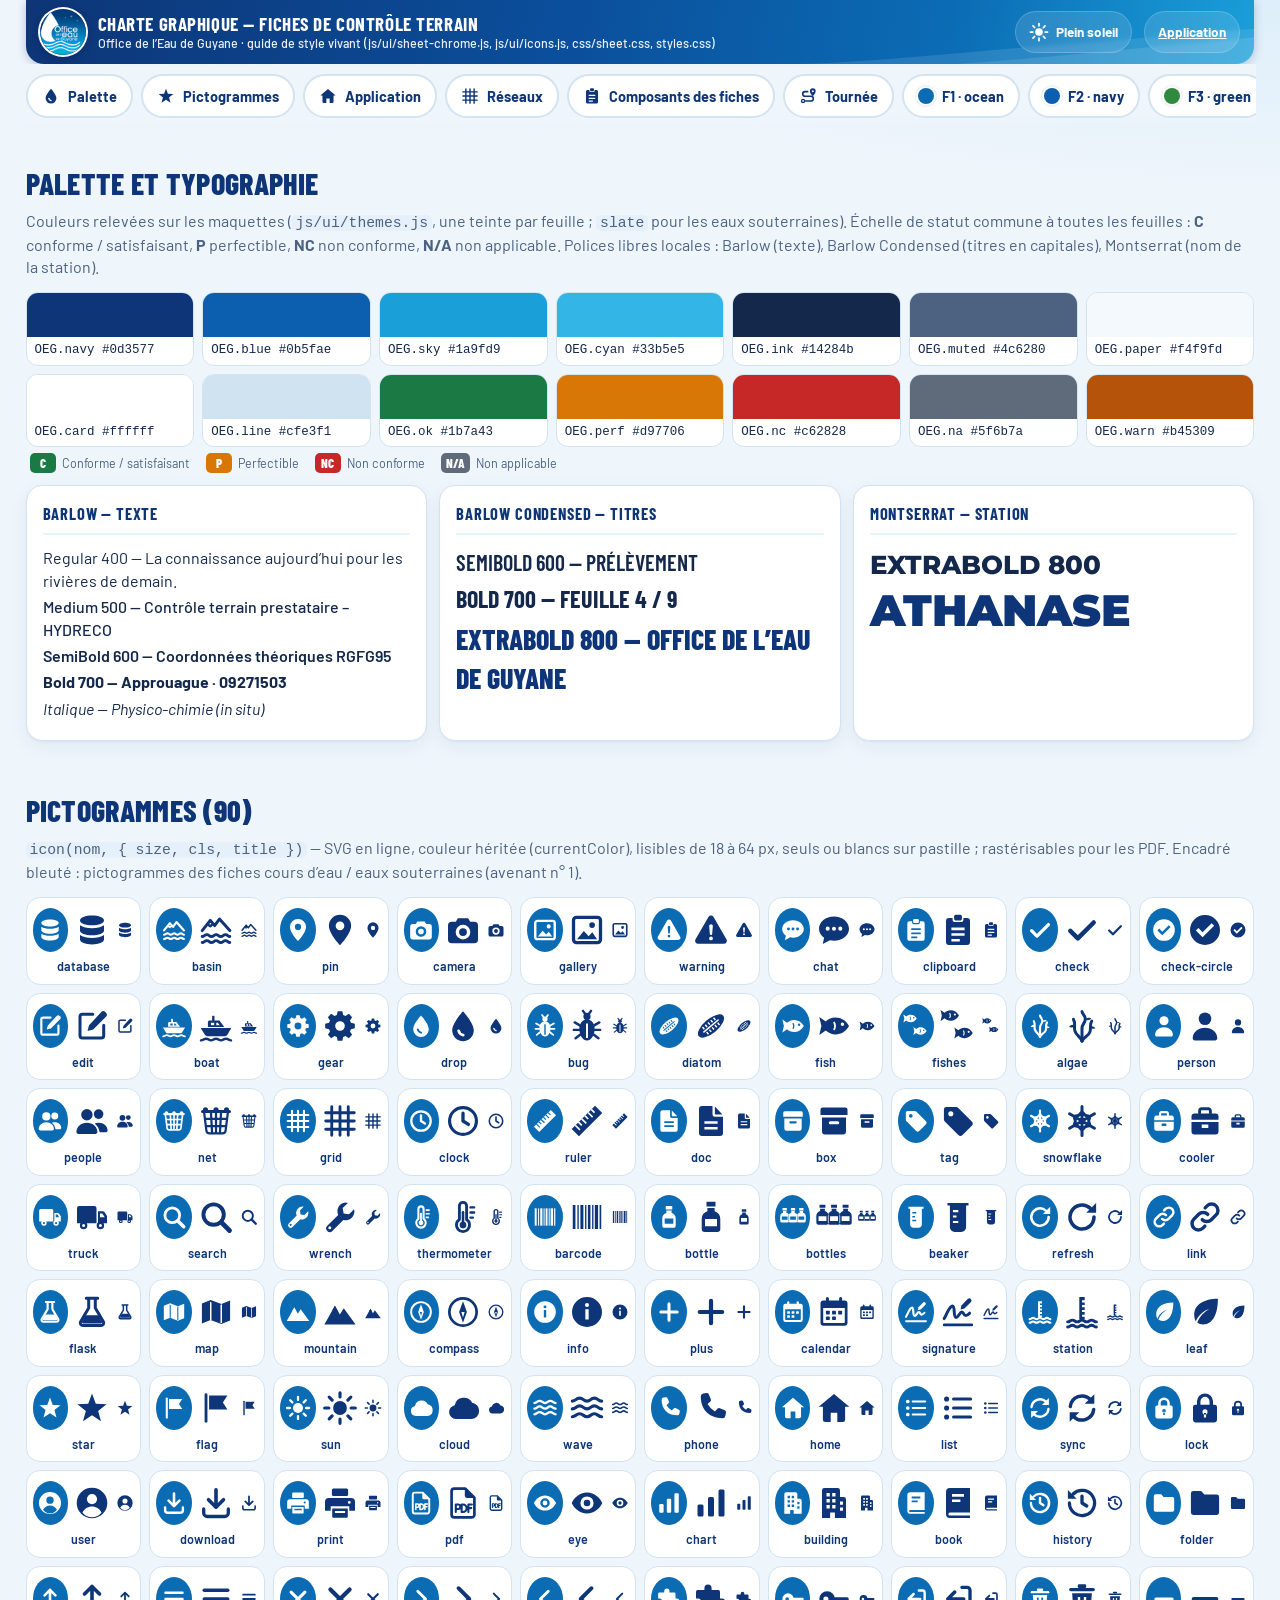
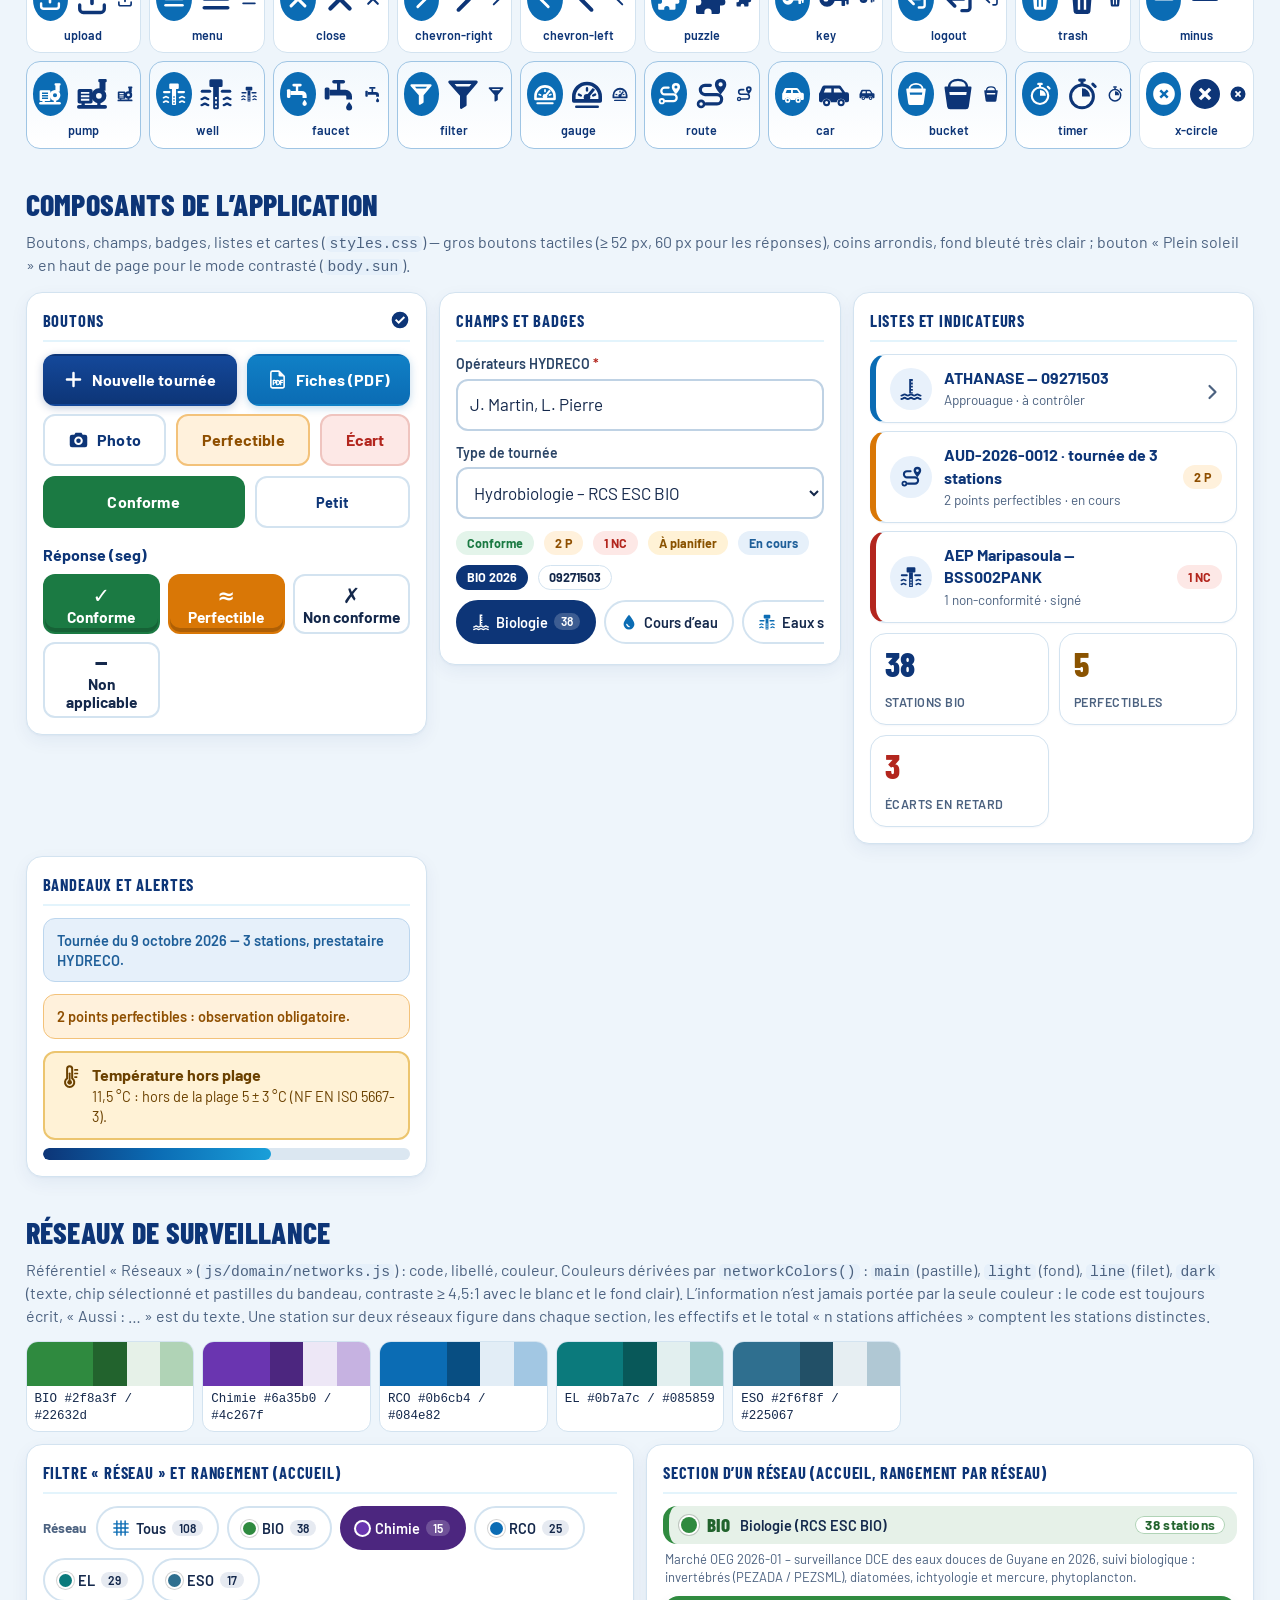
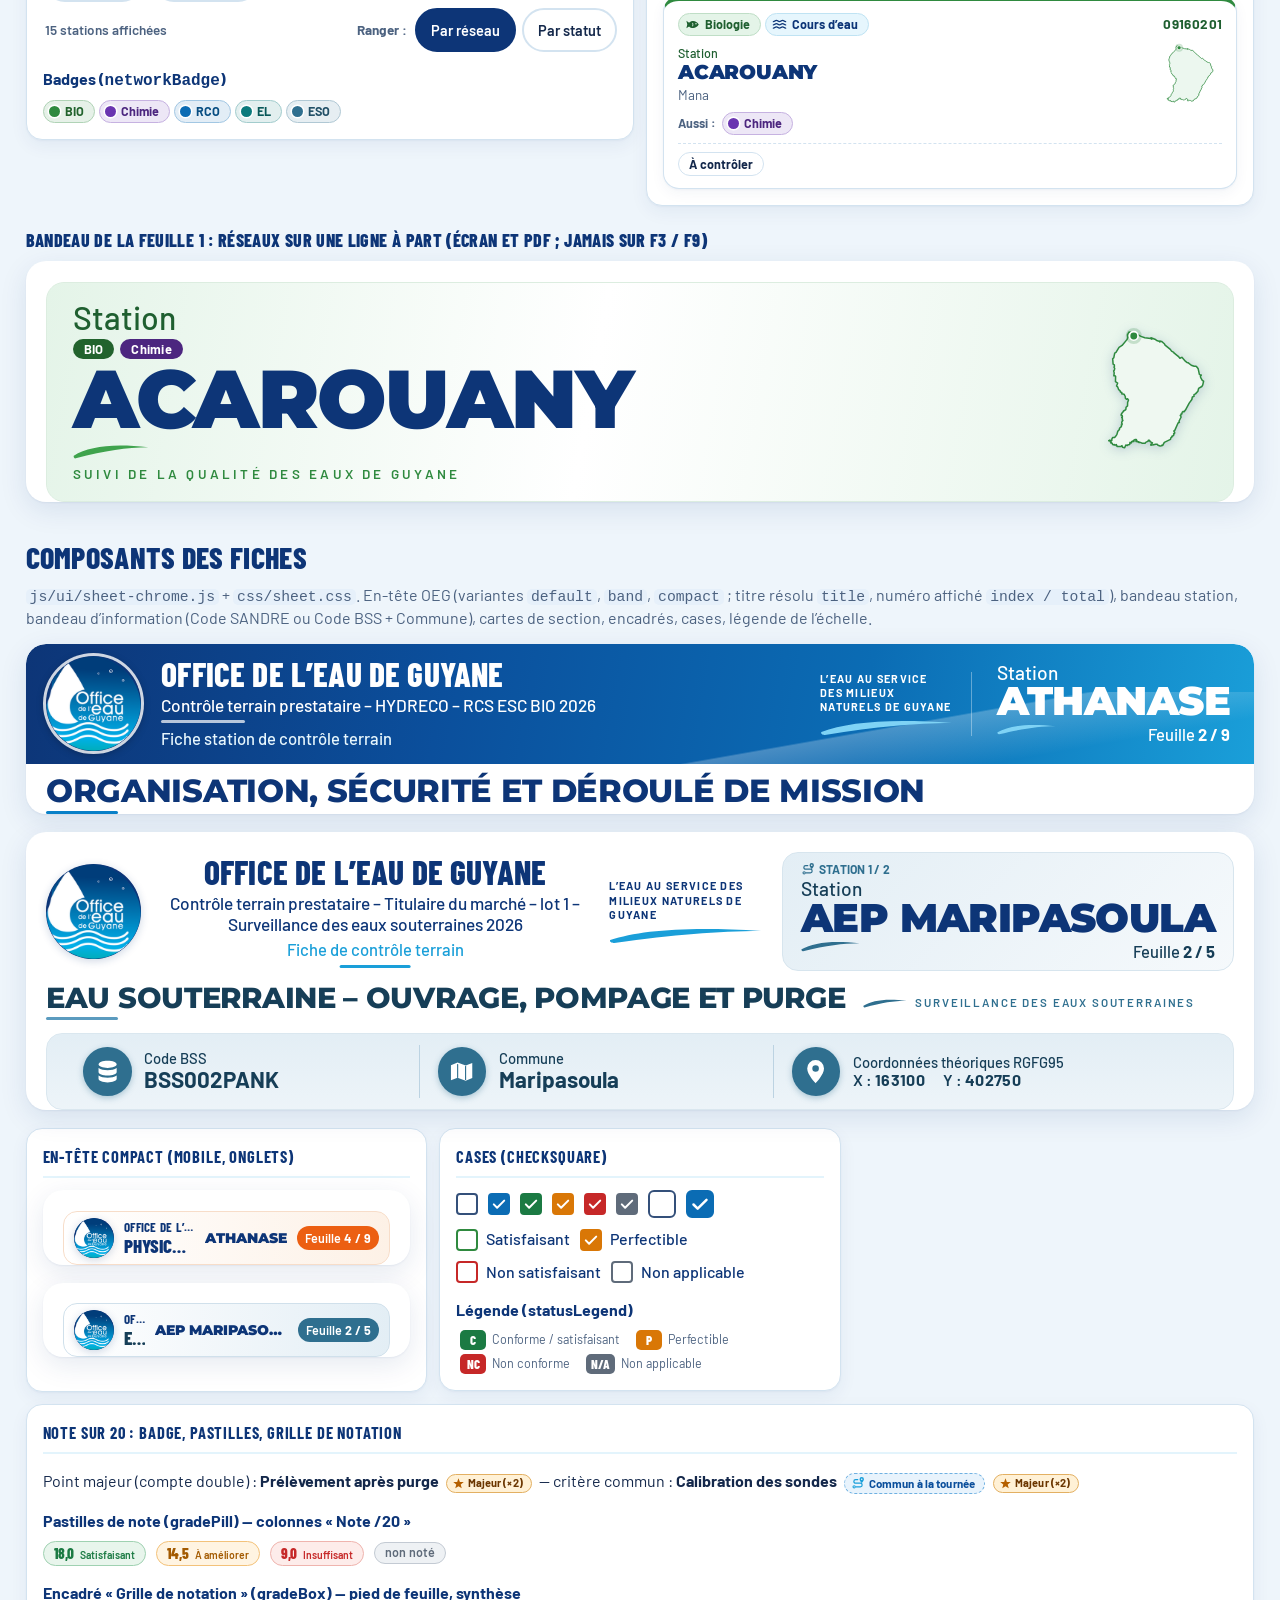
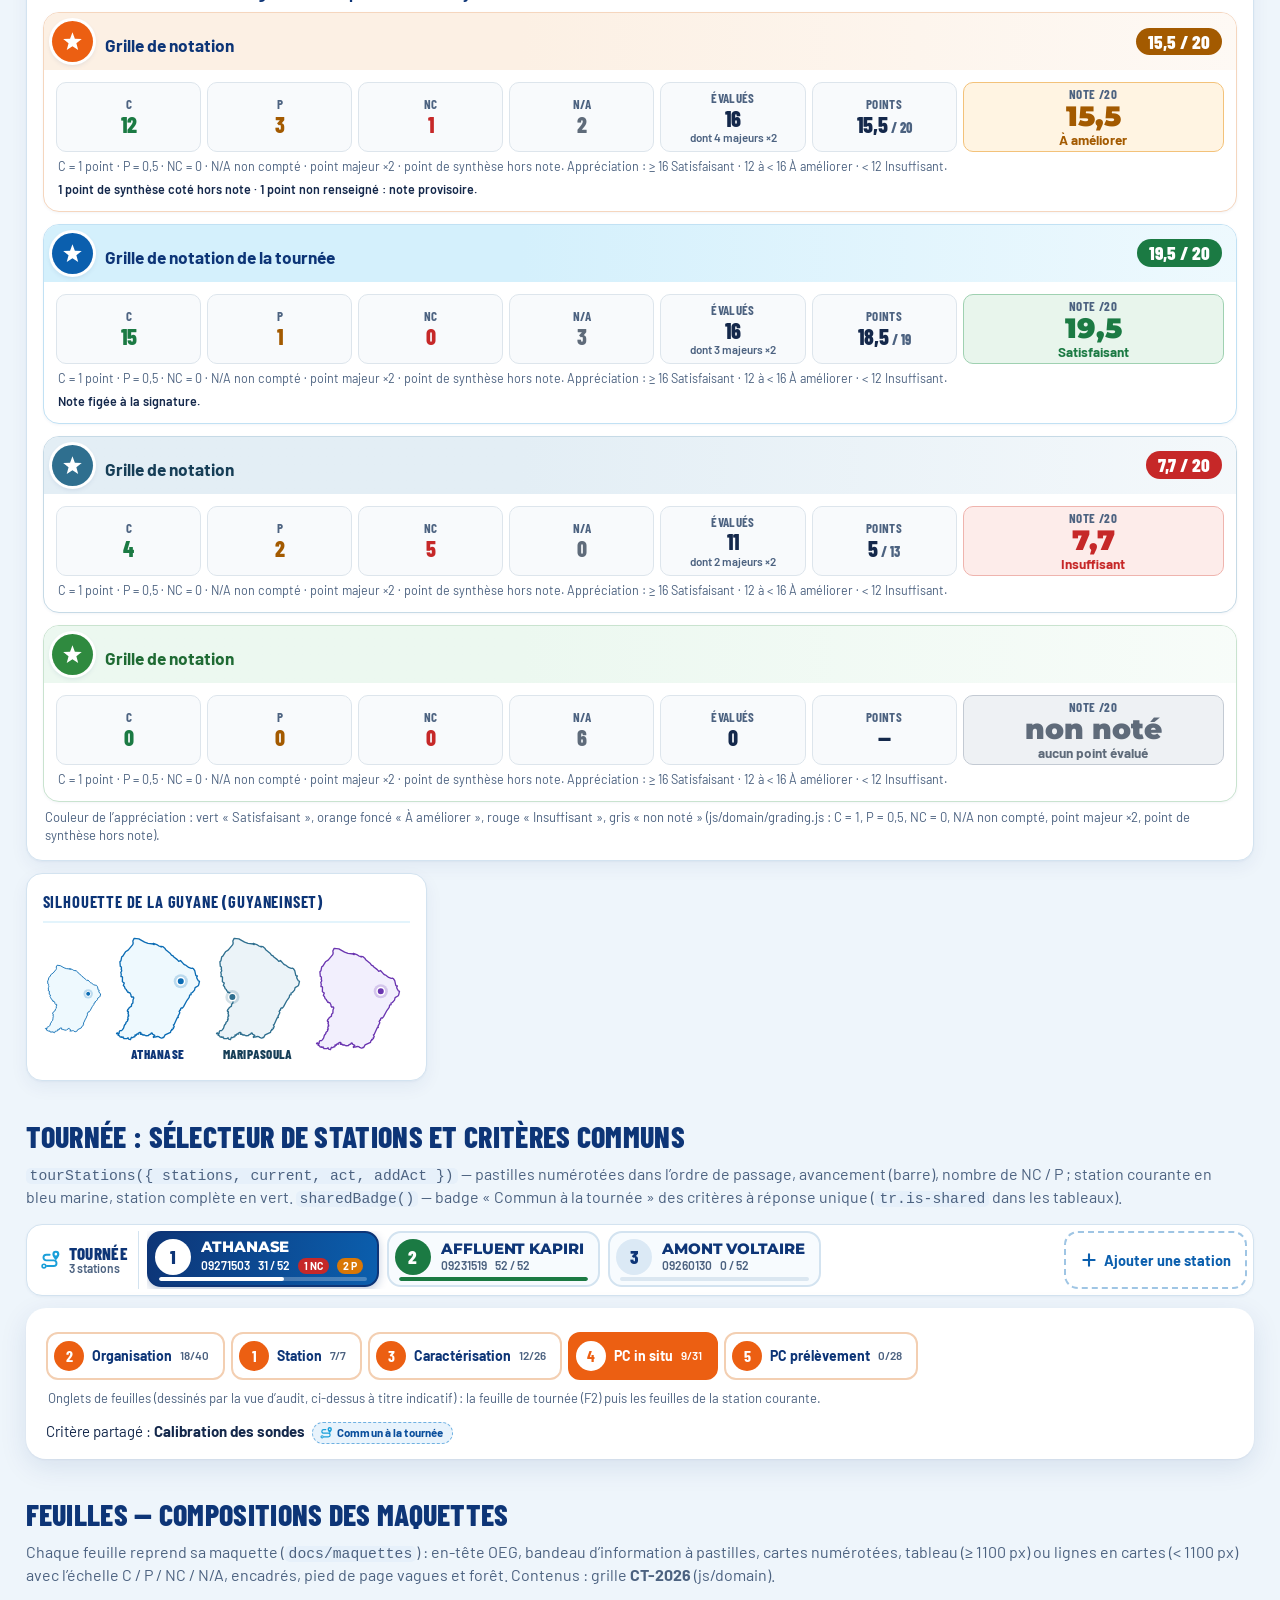
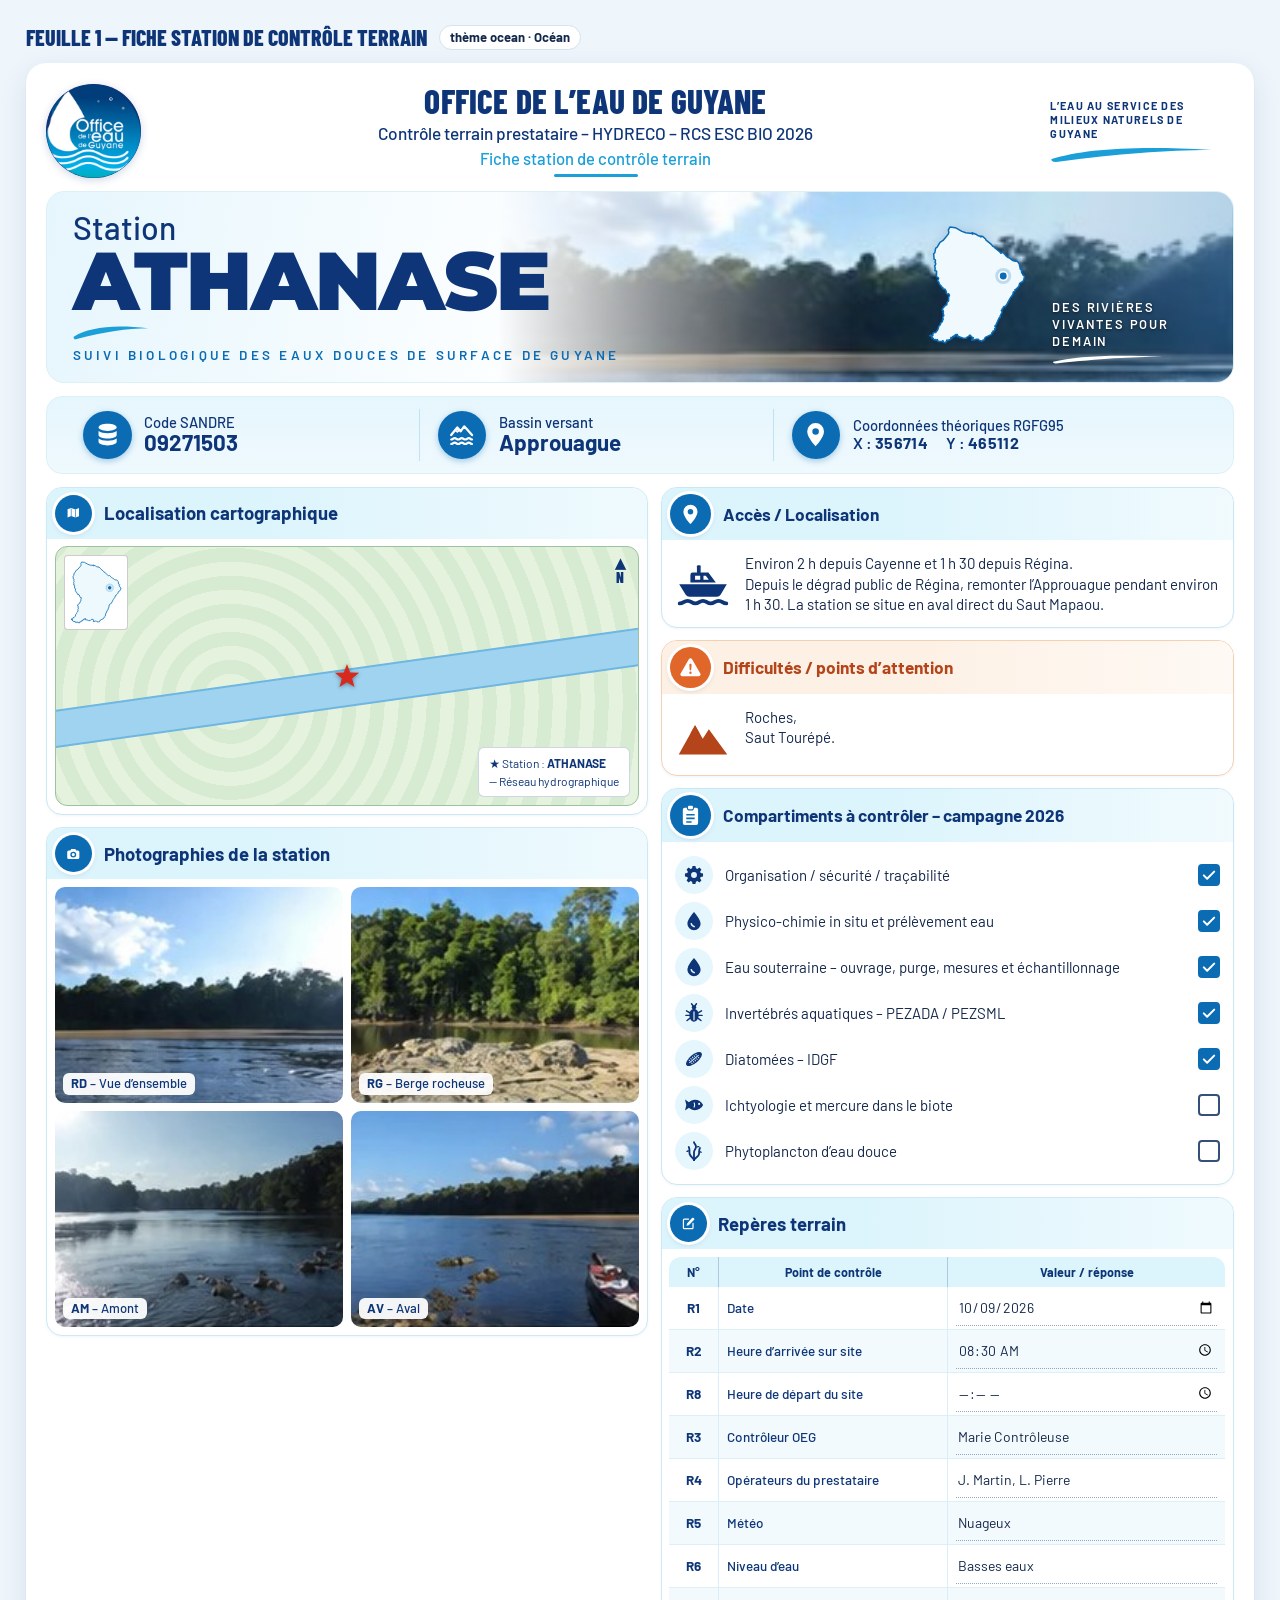
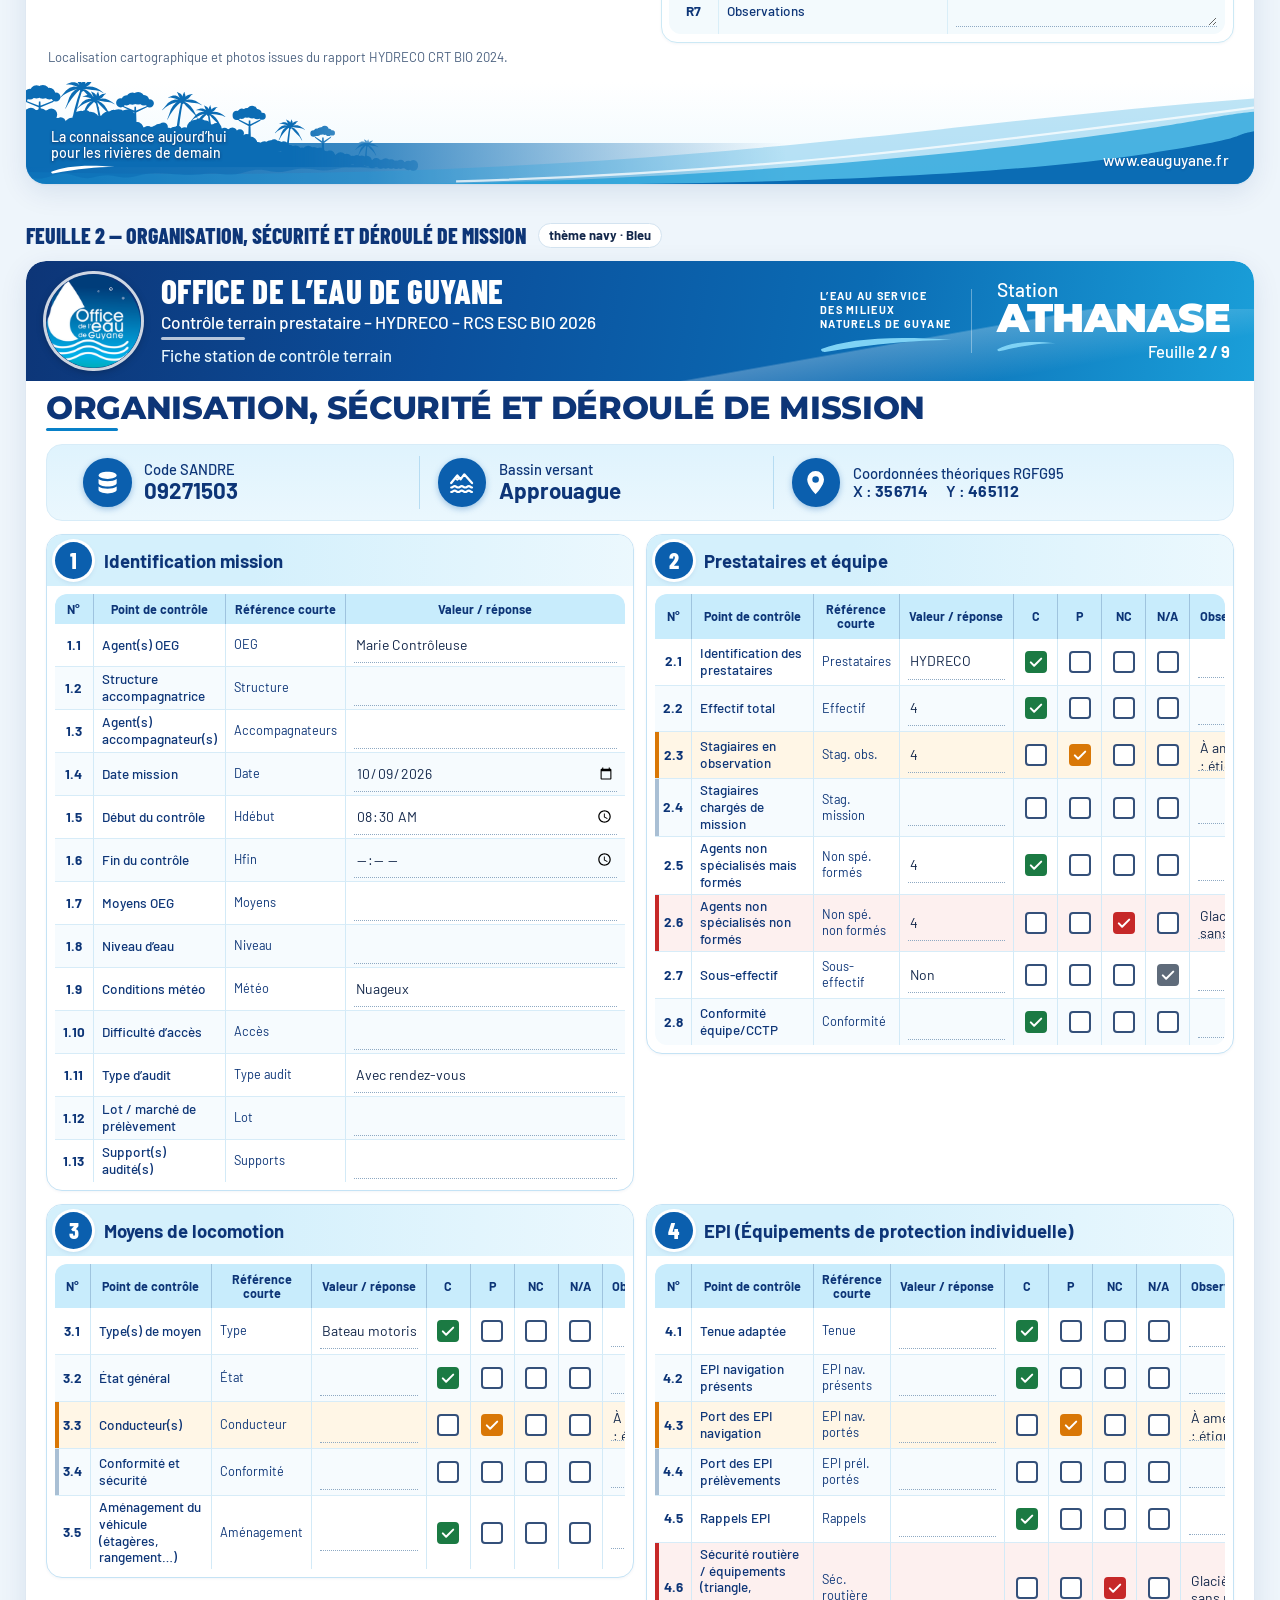
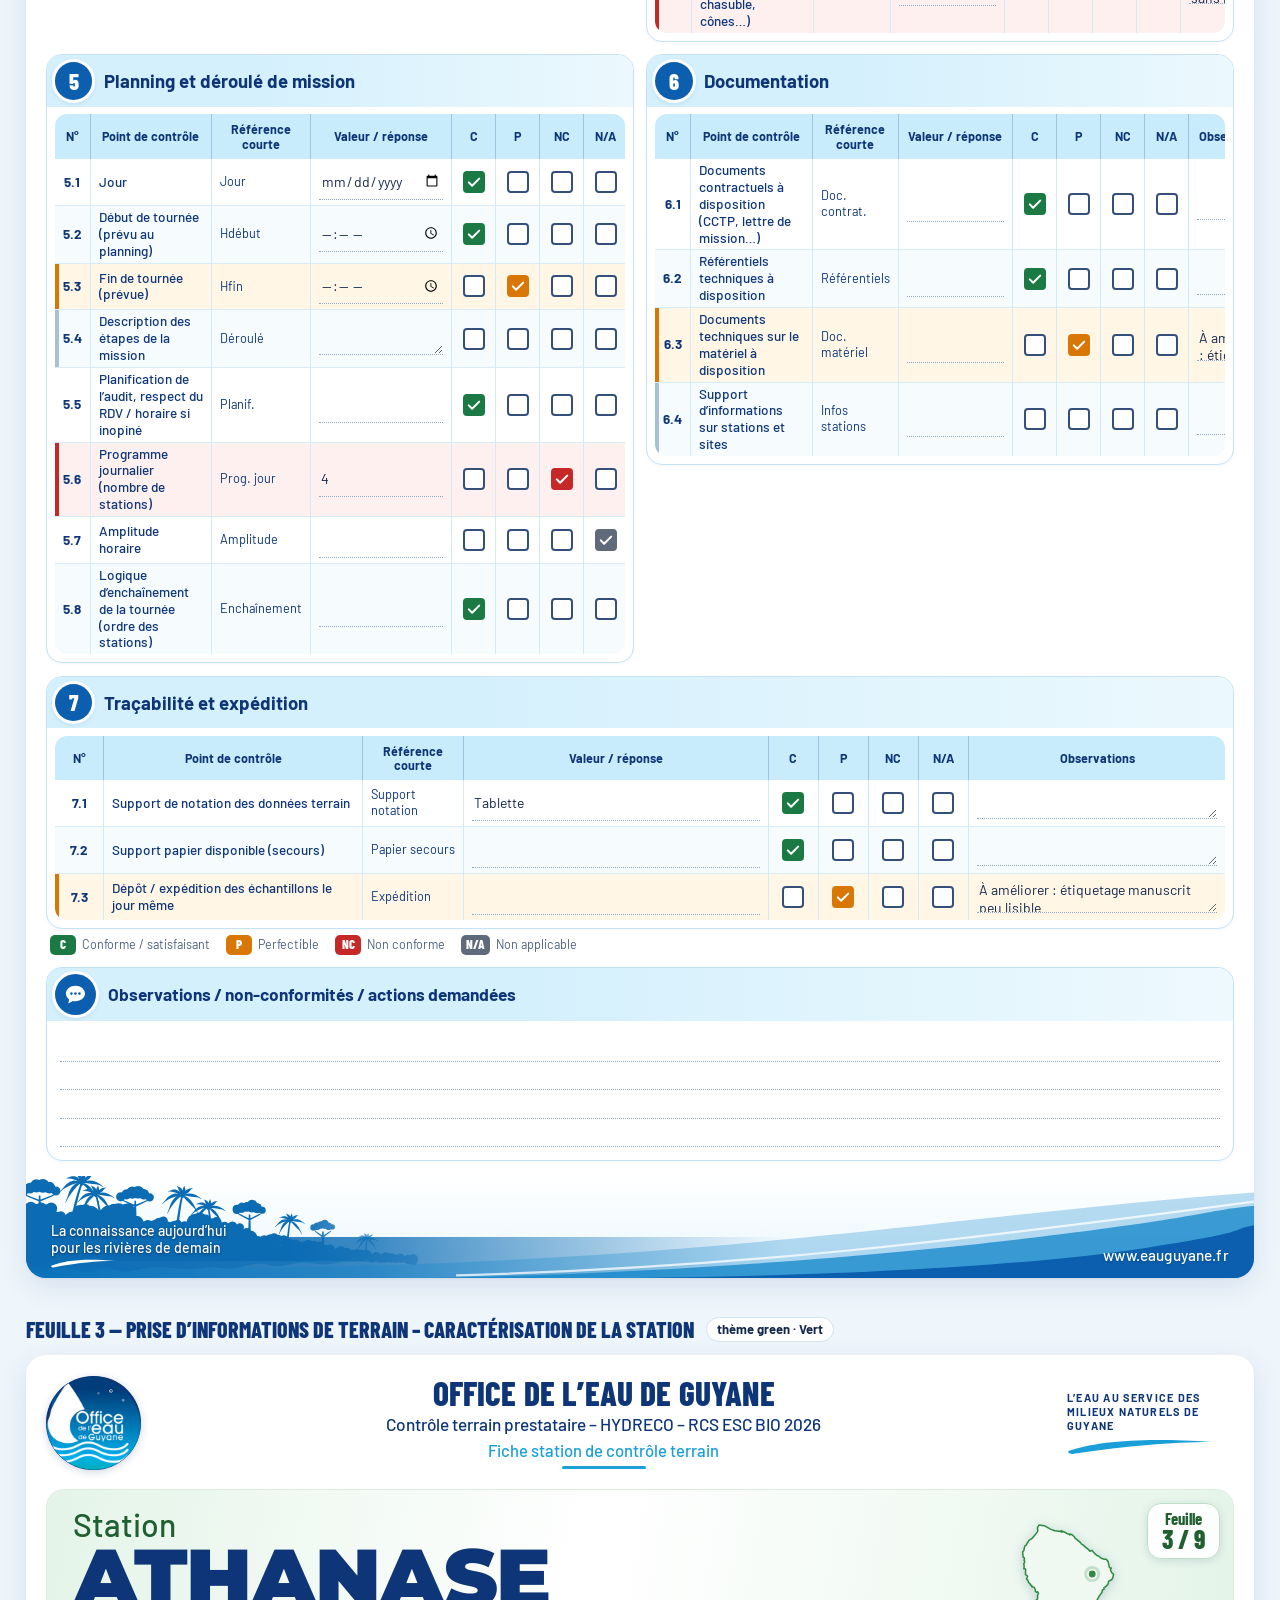
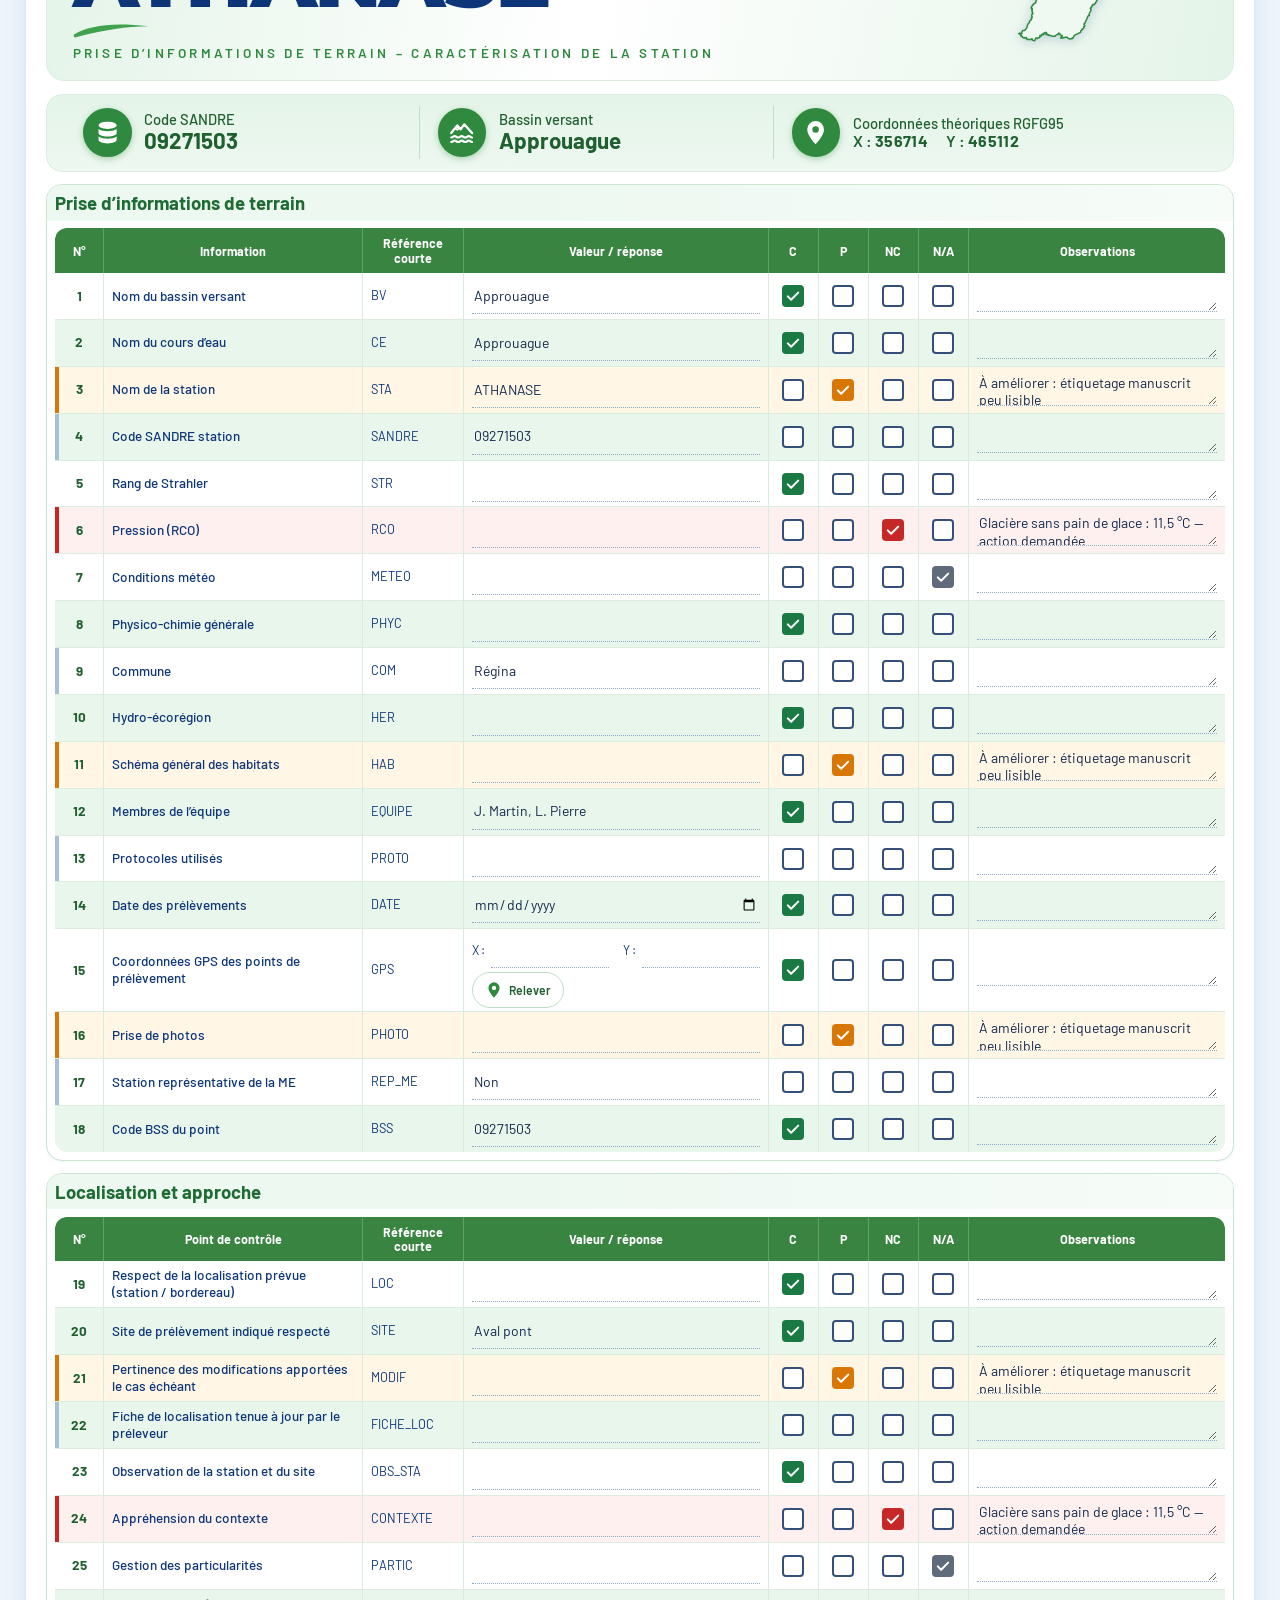
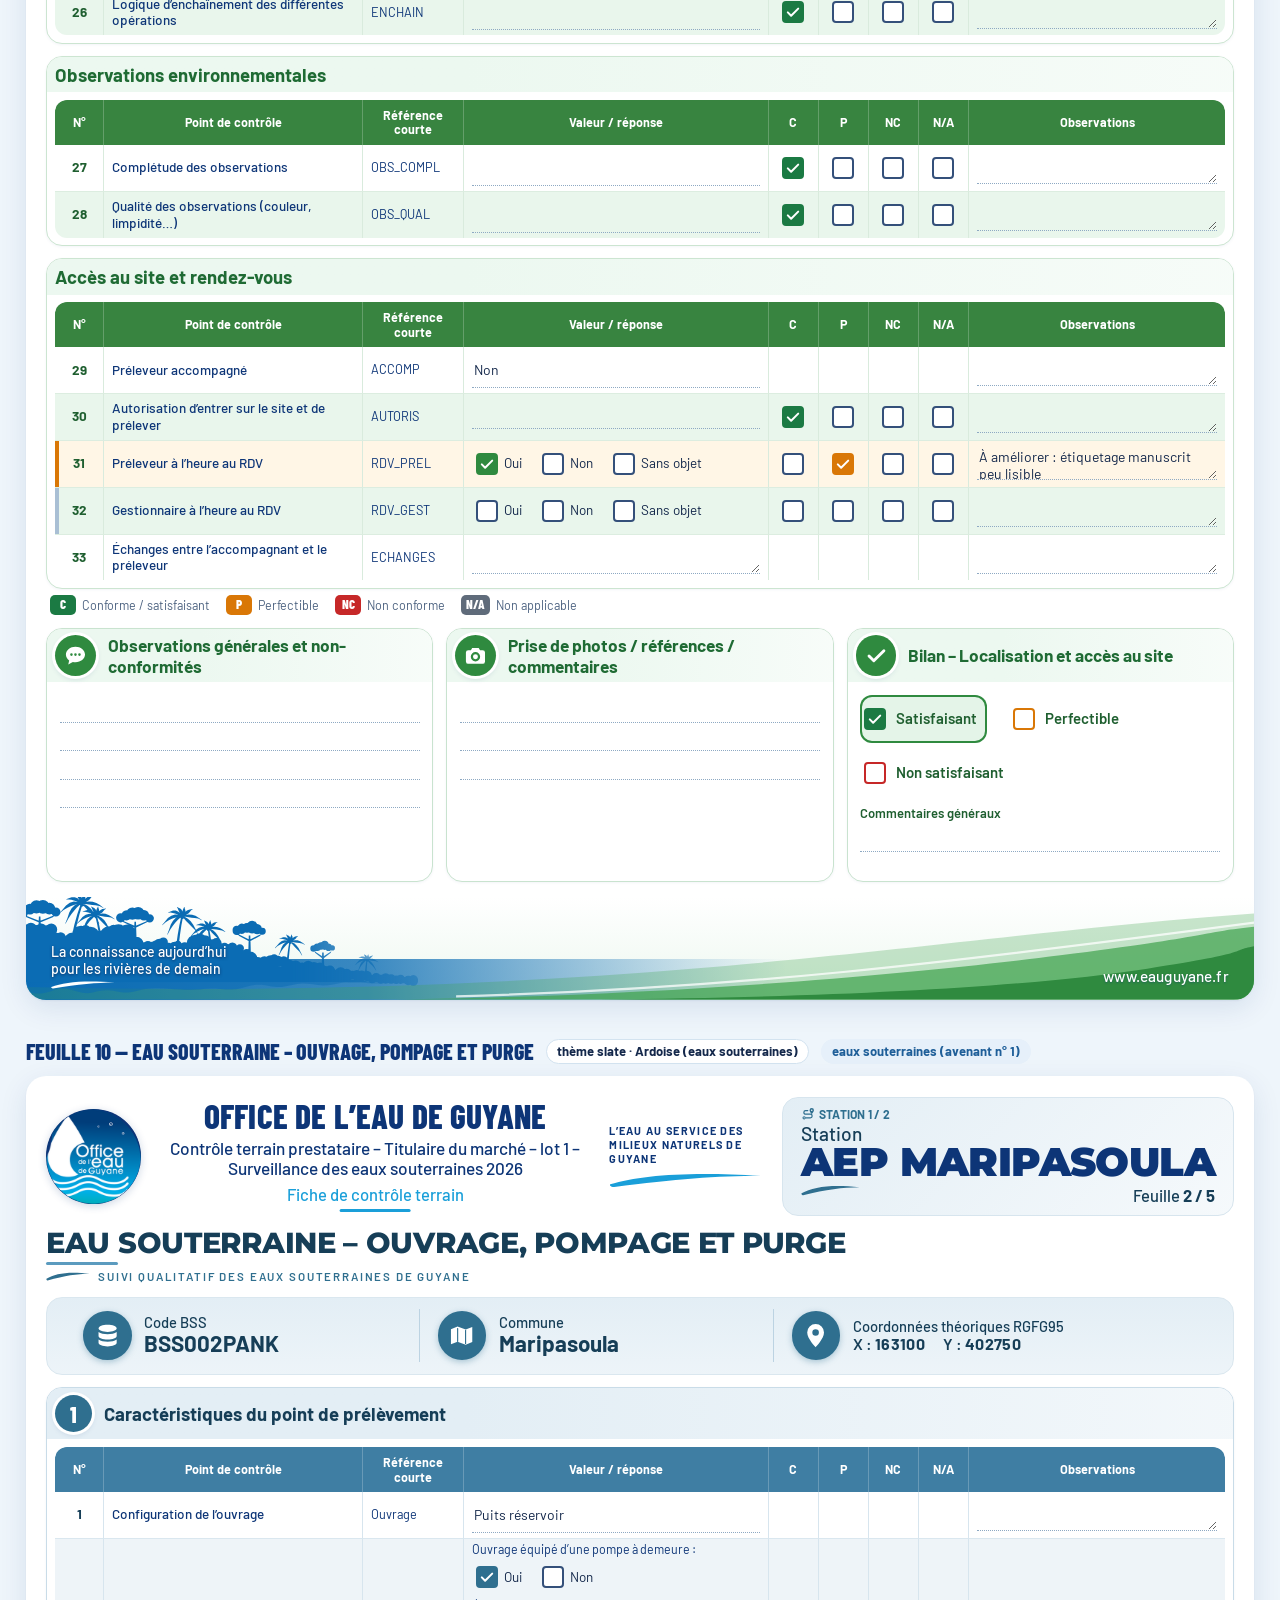
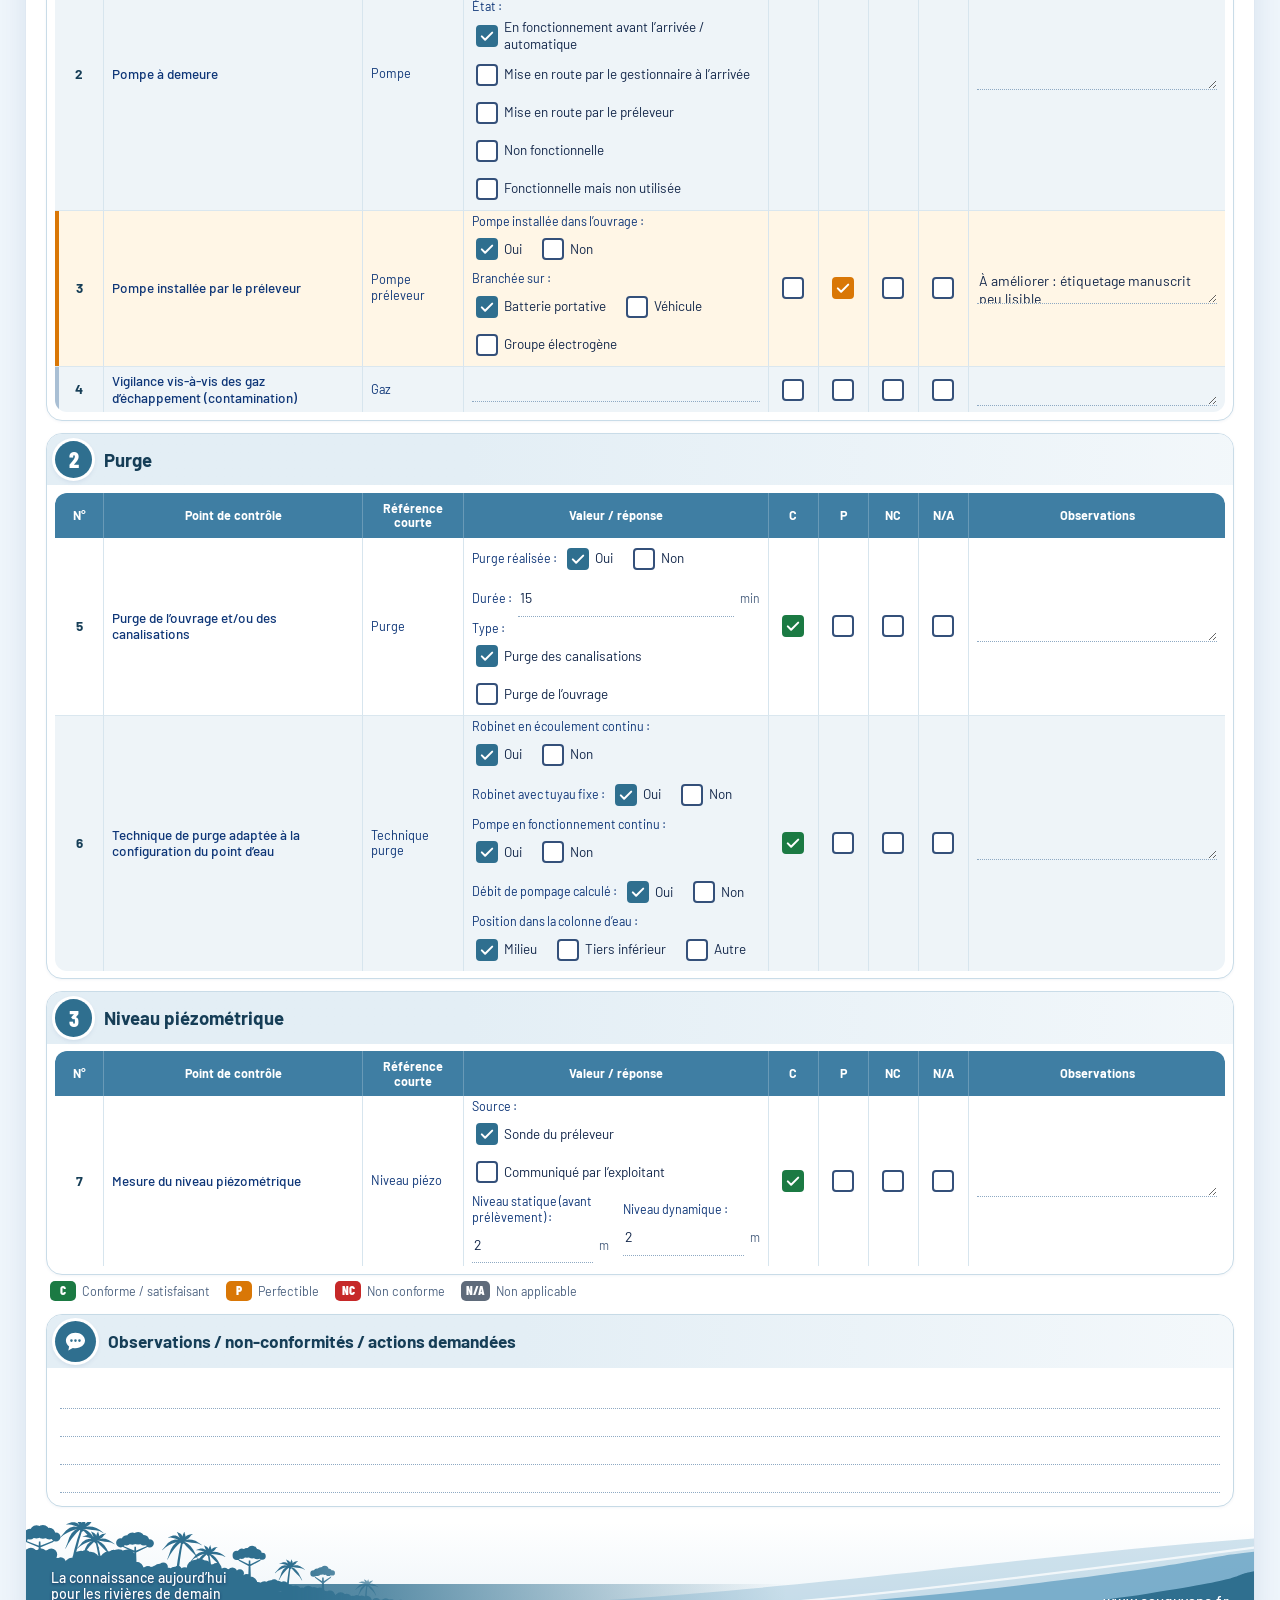
==== commit d1641eaa: "CCTP, protocoles et PEZSML intégrés : fiche des attendus 1.3 (sources, valeurs par réseau), grille C" ====
--- a/docs/charte.html
+++ b/docs/charte.html
@@ -159,7 +159,7 @@
   FALLBACK_F10.sheet,
   { no: 4, title: 'Physico-chimie, mesures in situ et flaconnage', theme: 'peach', layout: 'table', modules: ['instruments'], blocks: [] },
   { no: 5, title: 'Physico-chimie – prélèvement, conditionnement et chaîne du froid', theme: 'orange', layout: 'table', blocks: [] },
-  { no: 6, title: 'Invertébrés aquatiques – protocole PEZADA', kicker: 'Suivi biologique des eaux douces de surface de Guyane', theme: 'violet', layout: 'table', blocks: [] },
+  { no: 6, title: 'Invertébrés aquatiques – PEZADA / PEZSML', kicker: 'Suivi biologique des eaux douces de surface de Guyane', theme: 'violet', layout: 'table', blocks: [] },
   { no: 7, title: 'Diatomées – IDGF', kicker: 'Fiche de contrôle terrain – Diatomées – IDGF', theme: 'sky', layout: 'table', blocks: [] },
   { no: 8, title: 'Ichtyologie et mercure dans le biote', kicker: 'Suivi biologique des eaux douces de Guyane', theme: 'ocean', layout: 'split', blocks: [] },
   { no: 9, title: 'Phytoplancton d’eau douce', kicker: 'Phytoplancton d’eau douce', theme: 'teal', layout: 'table', blocks: [] }
--- a/styles.css
+++ b/styles.css
@@ -230,6 +230,12 @@
 .li .li-ic{flex:none;display:grid;place-items:center;width:42px;height:42px;border-radius:50%;background:var(--soft2);color:var(--brand)}
 .li .li-ic .ico{width:24px;height:24px}
 .li.stripe-nc{border-left:6px solid var(--nc)}.li.stripe-perf{border-left:6px solid var(--perf)}.li.stripe-warn{border-left:6px solid #d99a00}.li.stripe-ok{border-left:6px solid var(--ok)}.li.stripe-info{border-left:6px solid var(--sky)}
+/* Liste « Audits » : « Trier : Date | Note décroissante | Note croissante » (badge de note : .grade-tag, css/sheet.css) */
+.au-sort{align-items:center;gap:6px;margin-bottom:10px}
+.au-sort-k{font-size:13.5px;font-weight:700;color:var(--muted);margin-right:2px}
+.au-sort .chip{padding:4px 14px}
+.au-sort .au-arrow{display:none}
+@media(max-width:520px){.au-sort .au-dir{position:absolute;width:1px;height:1px;overflow:hidden;clip:rect(0 0 0 0);white-space:nowrap}.au-sort .au-arrow{display:inline;font-weight:800}}
 .date-head{font-family:var(--font-cond);font-size:14.5px;text-transform:uppercase;letter-spacing:.07em;color:var(--muted);font-weight:700;margin:16px 4px 6px}
 .empty{text-align:center;padding:30px 16px;color:var(--muted)}
 .empty .ic{font-size:40px;display:flex;margin-bottom:6px;color:var(--sky)}
--- a/css/sheet.css
+++ b/css/sheet.css
@@ -409,6 +409,15 @@
 .grade-pill{display:inline-flex;align-items:baseline;gap:6px;white-space:nowrap;border-radius:999px;padding:1px 10px;font-weight:600;font-size:12.5px;line-height:1.4;font-variant-numeric:tabular-nums;
   color:var(--gb-main,#5f6b7a);background:var(--gb-bg,#eef1f4);border:1px solid var(--gb-line,#c3cad3)}
 .grade-pill b{font-family:var(--f-cond);font-weight:800;font-size:15px}
+/* Badge de note des listes (liste « Audits », cartes des stations de l'accueil) : gradeTag */
+.grade-tag{display:inline-block;max-width:100%;padding:1px 10px;border-radius:999px;font-size:12.5px;font-weight:700;line-height:1.45;overflow-wrap:anywhere;
+  color:var(--gb-main);background:var(--gb-bg);border:1px solid var(--gb-line)}
+.grade-tag b{font-family:var(--f-cond);font-weight:800;font-size:15px;font-variant-numeric:tabular-nums}
+.grade-tag .gt-n{white-space:nowrap}
+.grade-tag .gt-k{font-weight:600;color:var(--muted)}
+.grade-tag.is-prov{border-style:dashed;font-weight:600}
+.grade-tag .gt-m{font-style:italic}
+.grade-none{font-size:12.5px;font-style:italic;color:var(--muted)}
 .tour-stations{display:flex;align-items:stretch;gap:8px;padding:6px;border-radius:16px;background:#fff;border:1.5px solid #d3e3f0;box-shadow:0 1px 3px #0d35770d;font-family:var(--f-text)}
 .ts-label{flex:none;display:flex;align-items:center;gap:8px;padding:0 10px 0 6px;color:var(--oeg-navy);font-family:var(--f-cond);font-weight:800;font-size:17px;text-transform:uppercase;letter-spacing:.02em;line-height:1.05;border-right:1.5px solid #d3e3f0}
 .ts-label .ico{width:22px;height:22px;color:var(--oeg-sky)}
--- a/css/station.css
+++ b/css/station.css
@@ -273,7 +273,10 @@
 .hm-foot .badge .ico{width:14px;height:14px}
 .hm-next{display:inline-flex;align-items:center;gap:5px;font-size:12.5px;font-weight:600;color:var(--info)}
 .hm-next.is-unplanned{color:var(--warn)}
-.hm-last{font-size:12.5px;color:var(--muted)}
+.hm-last{display:inline-flex;flex-wrap:wrap;align-items:center;gap:4px 8px;max-width:100%;font-size:12.5px;color:var(--muted)}
+/* Note de la dernière tournée signée (gradeTag) à côté de « Dernière tournée » */
+.hm-last .grade-tag{font-size:12px;padding:0 9px}
+.hm-last .grade-tag b{font-size:14px}
 /* Réseaux de surveillance : filtre (pastille, code, effectif en stations distinctes), « Ranger : par réseau | par
  * statut », sections par réseau (une station sur deux réseaux dans chacune : « Aussi : … » sur la carte) */
 .hm-nets{align-items:center}
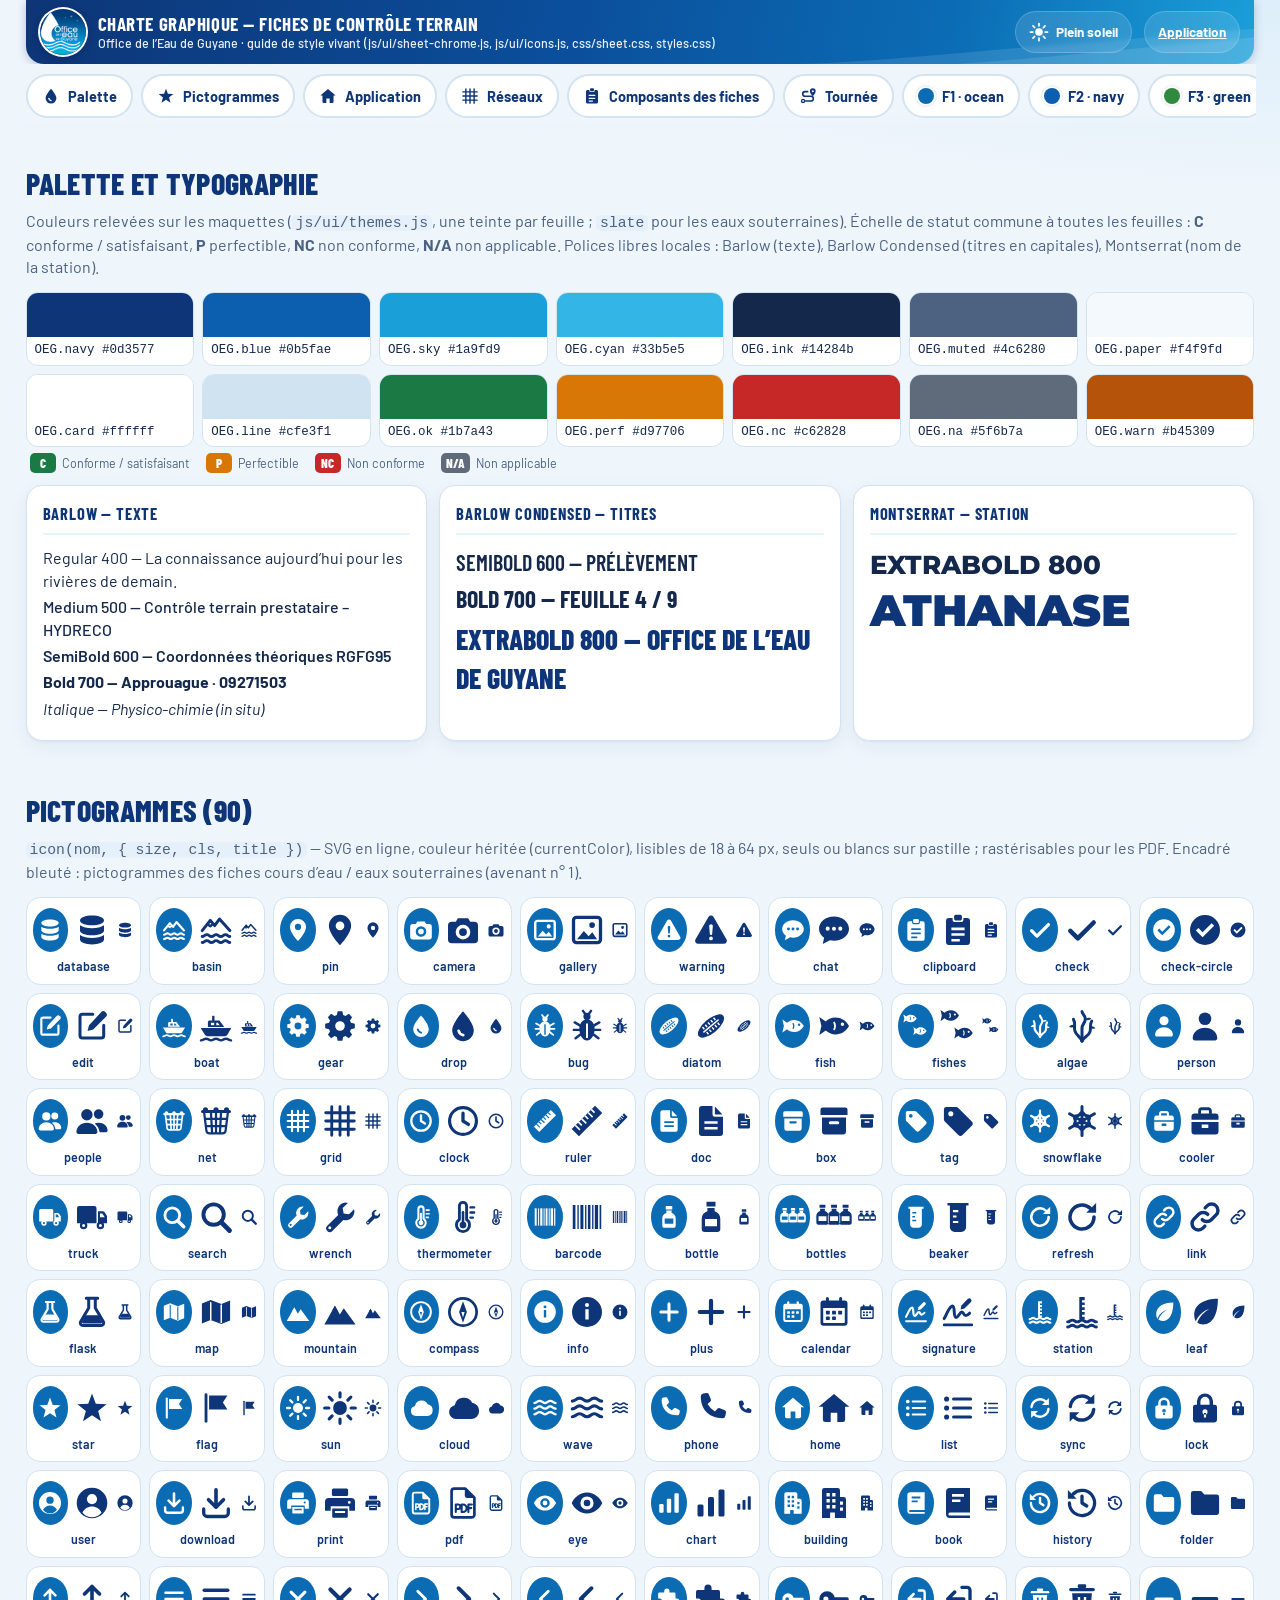
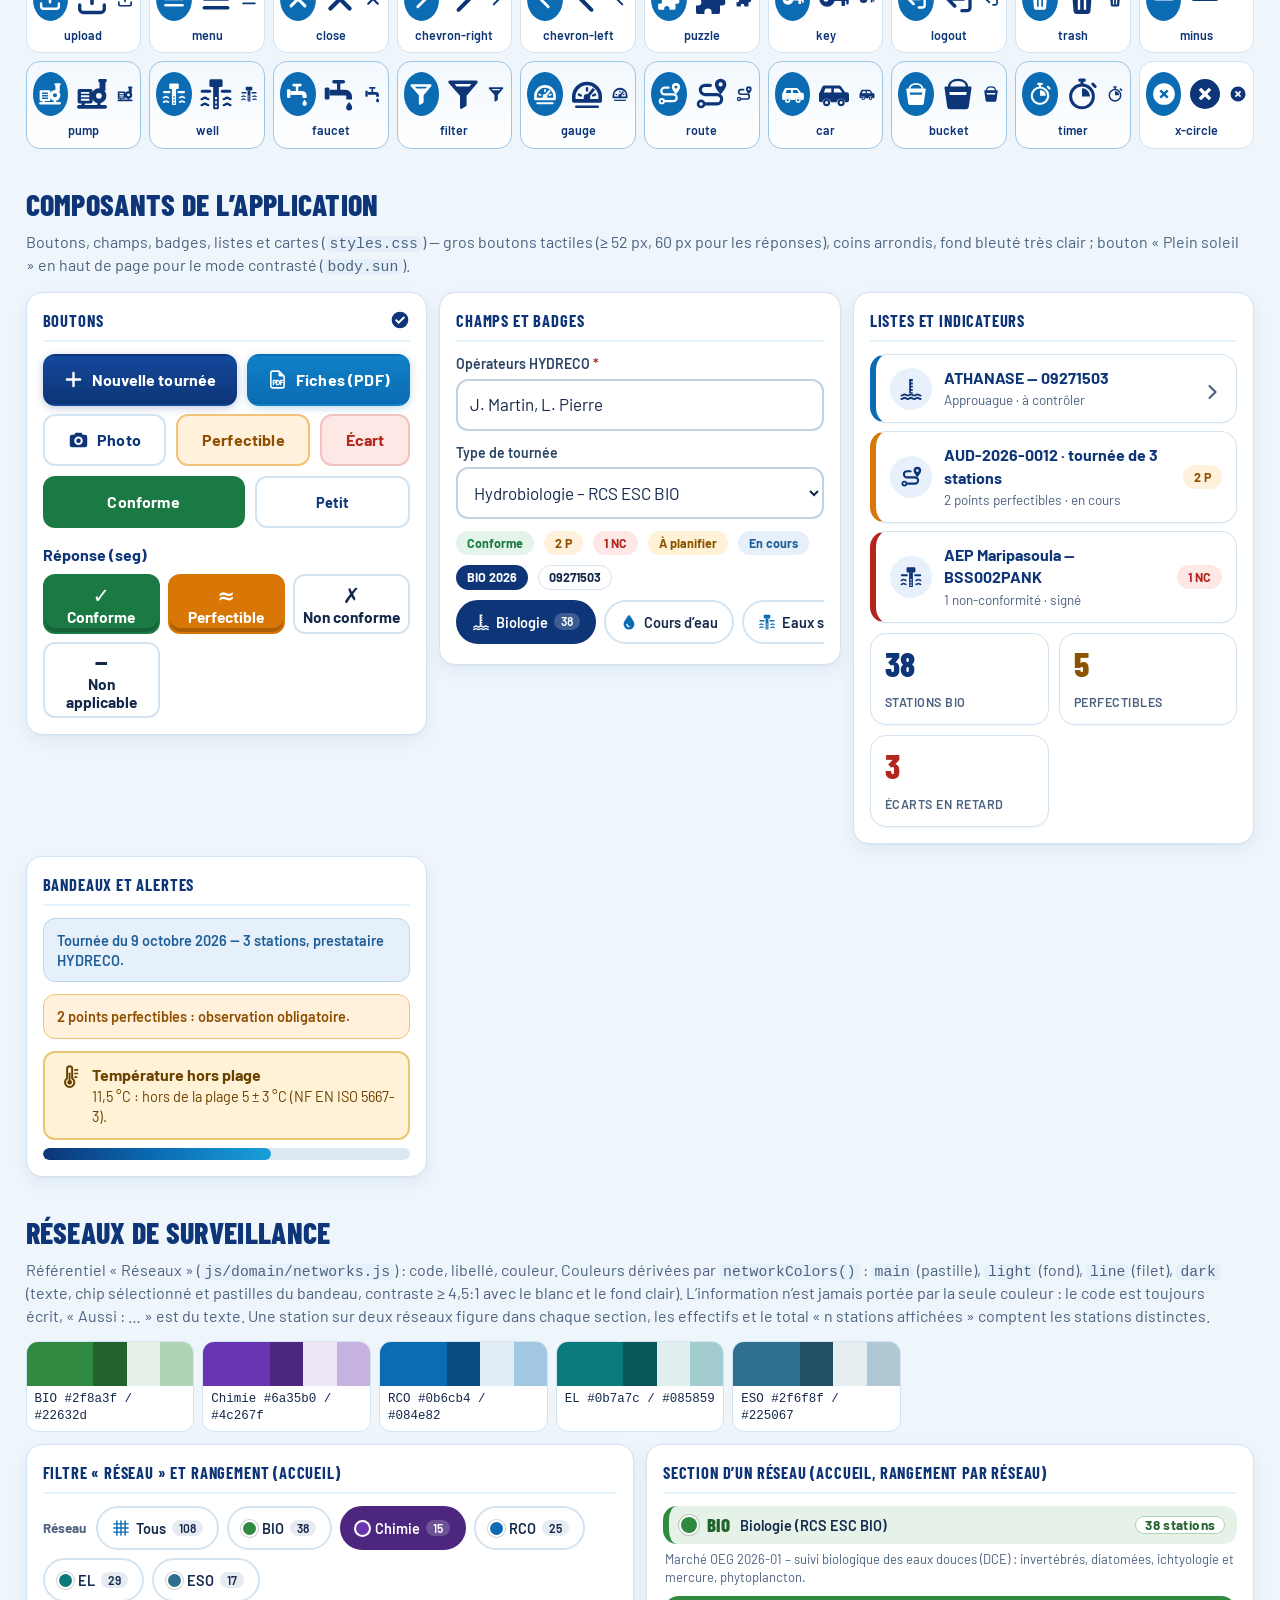
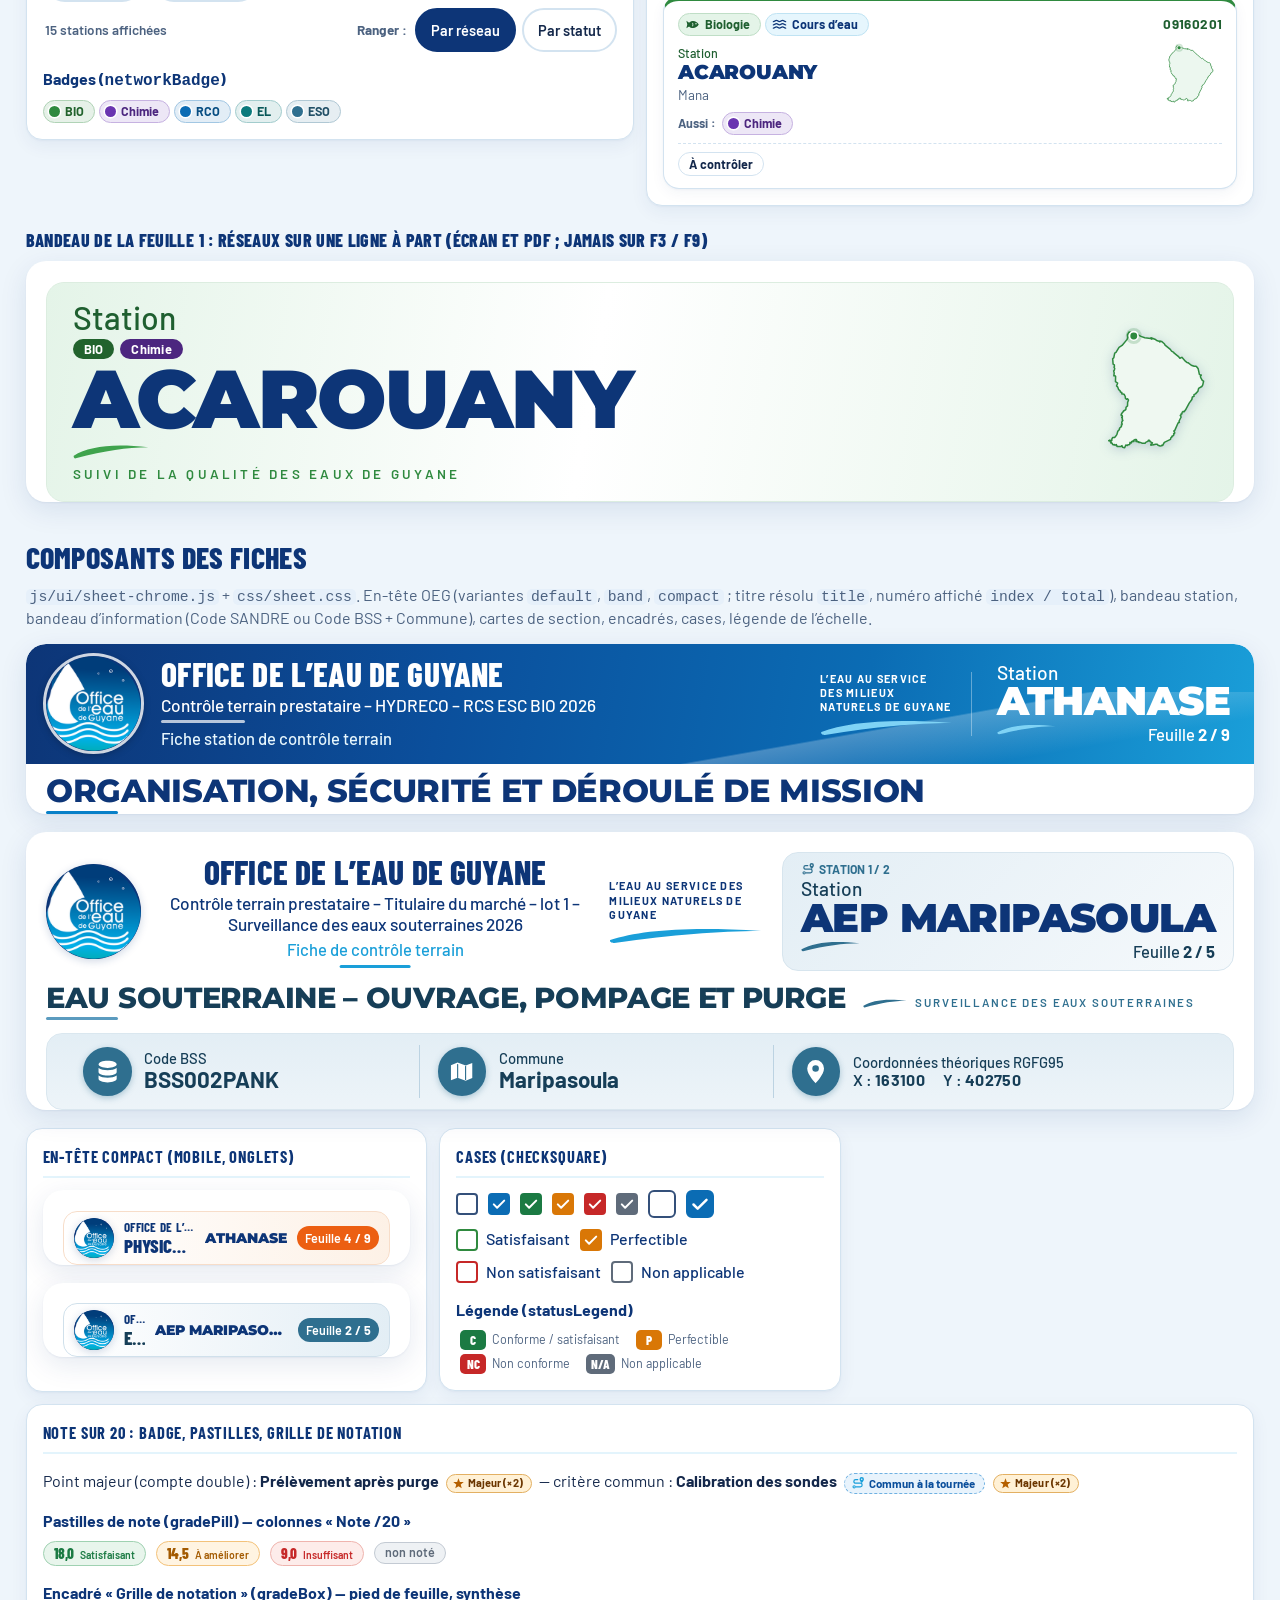
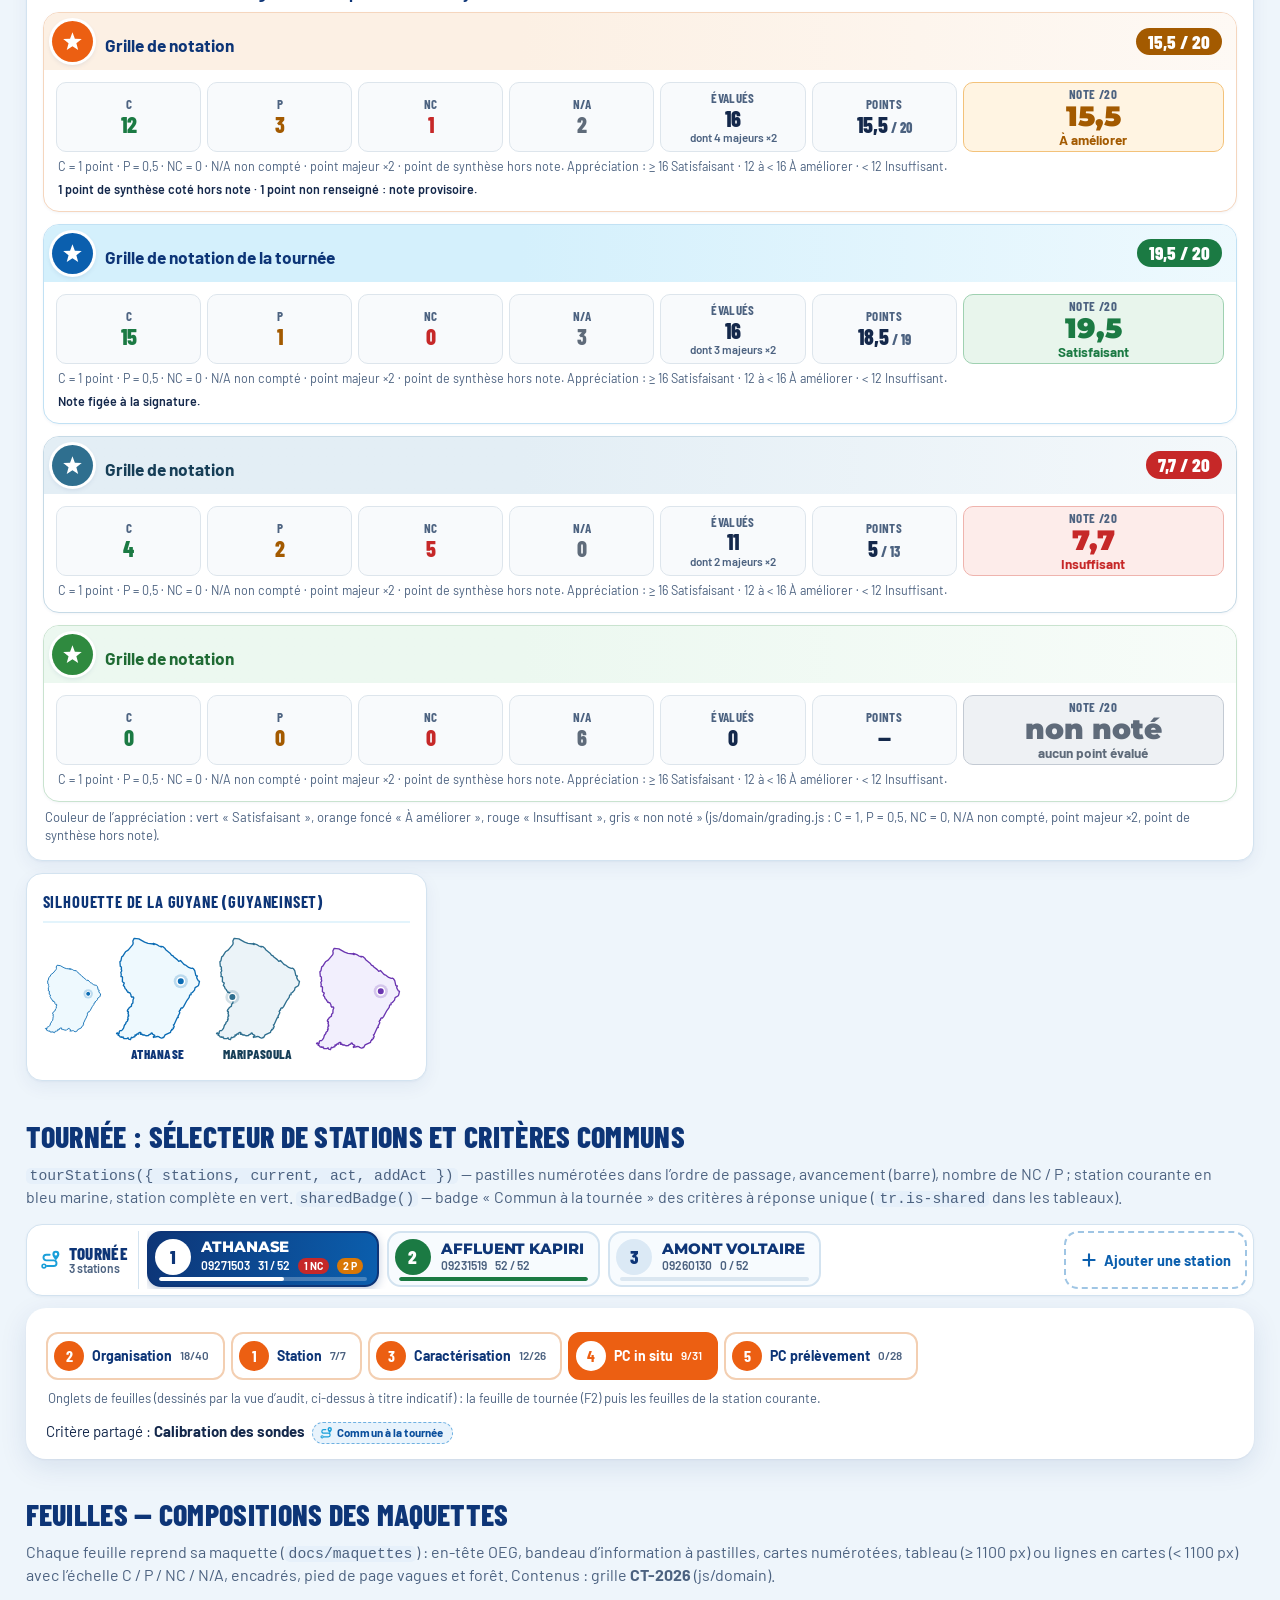
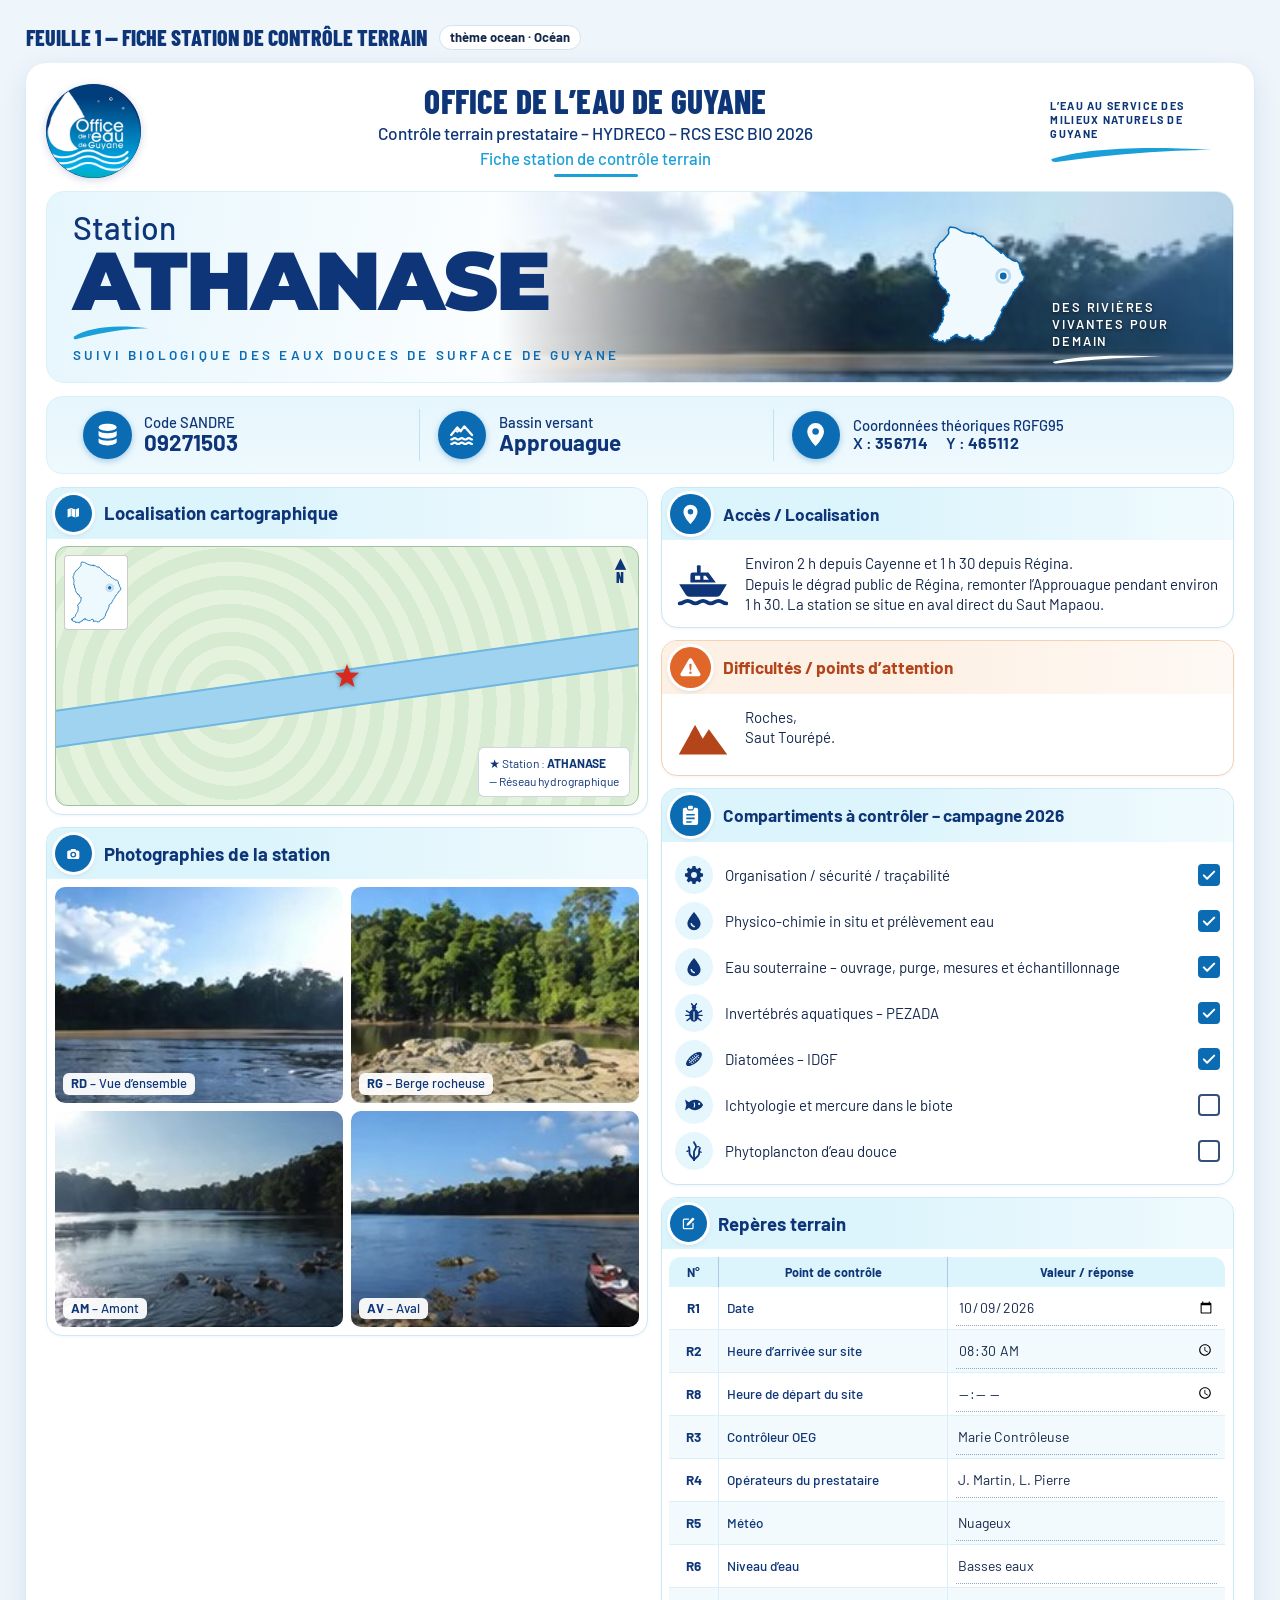
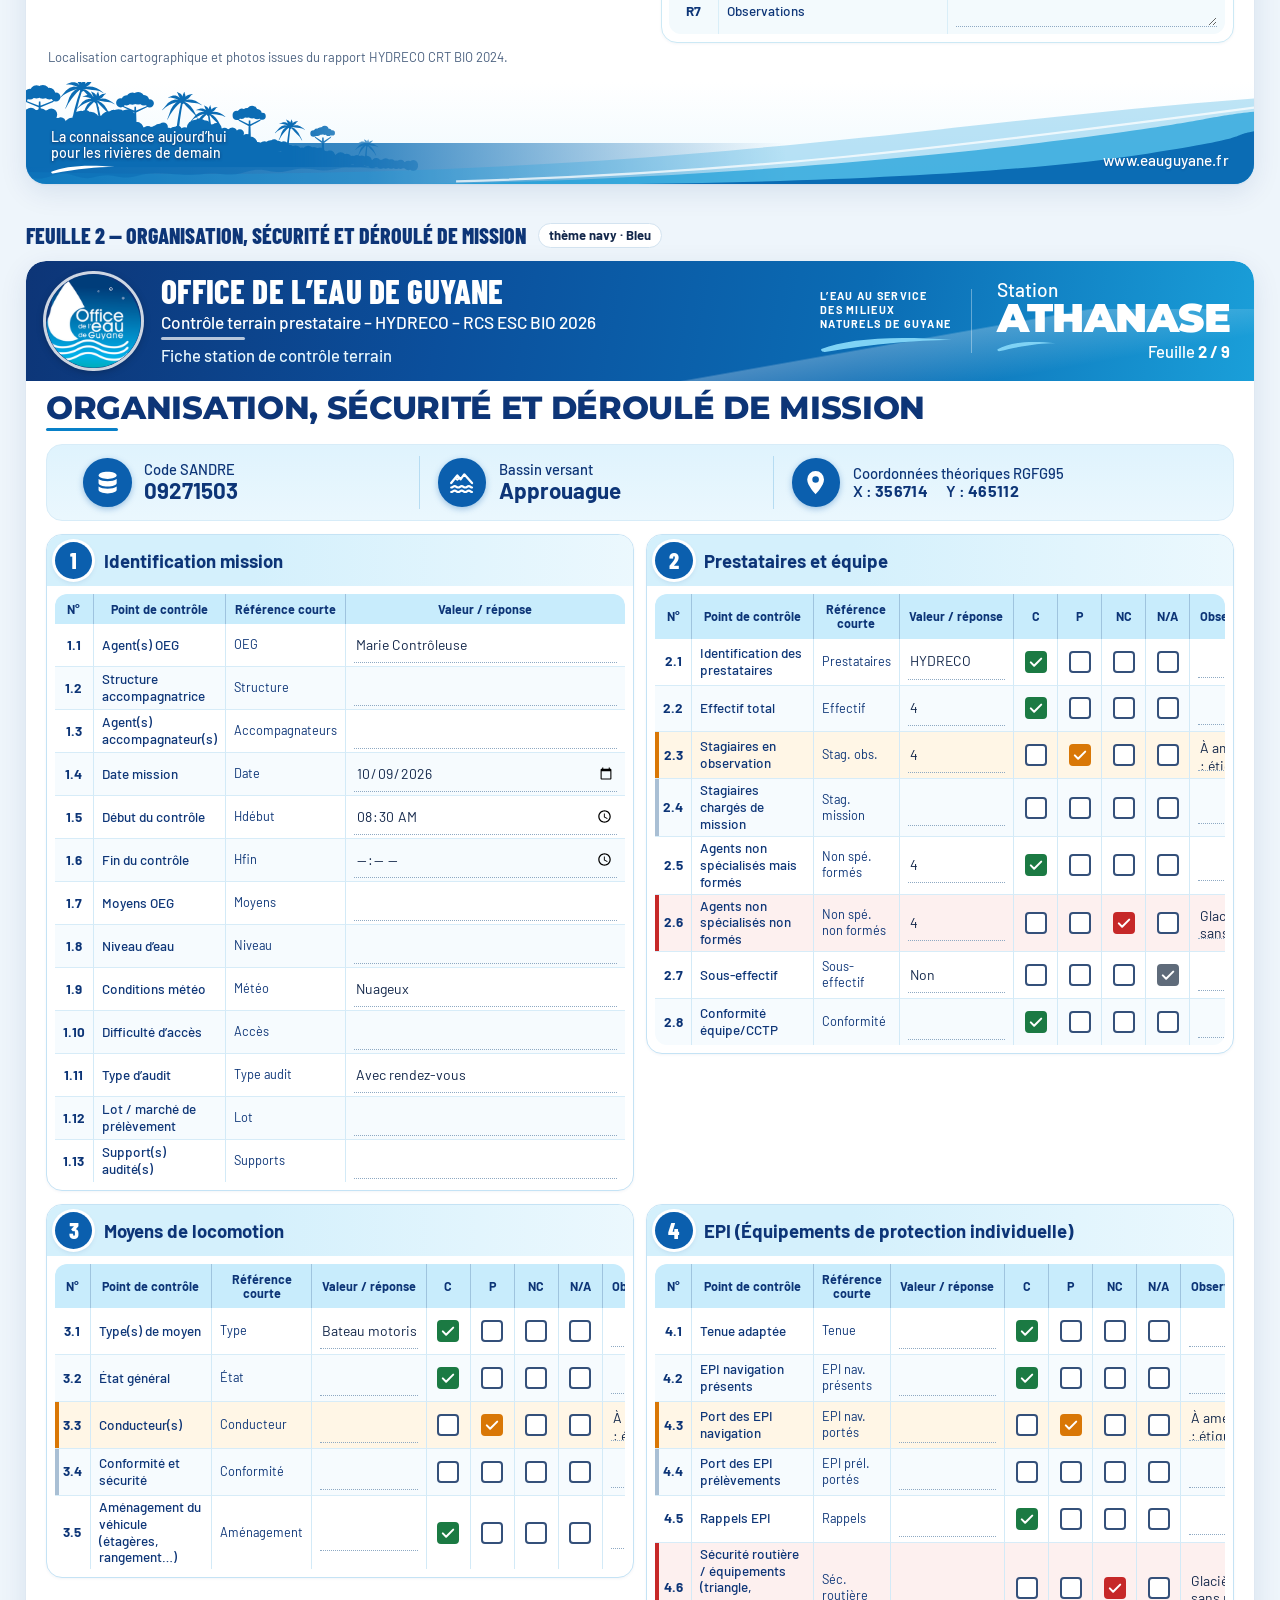
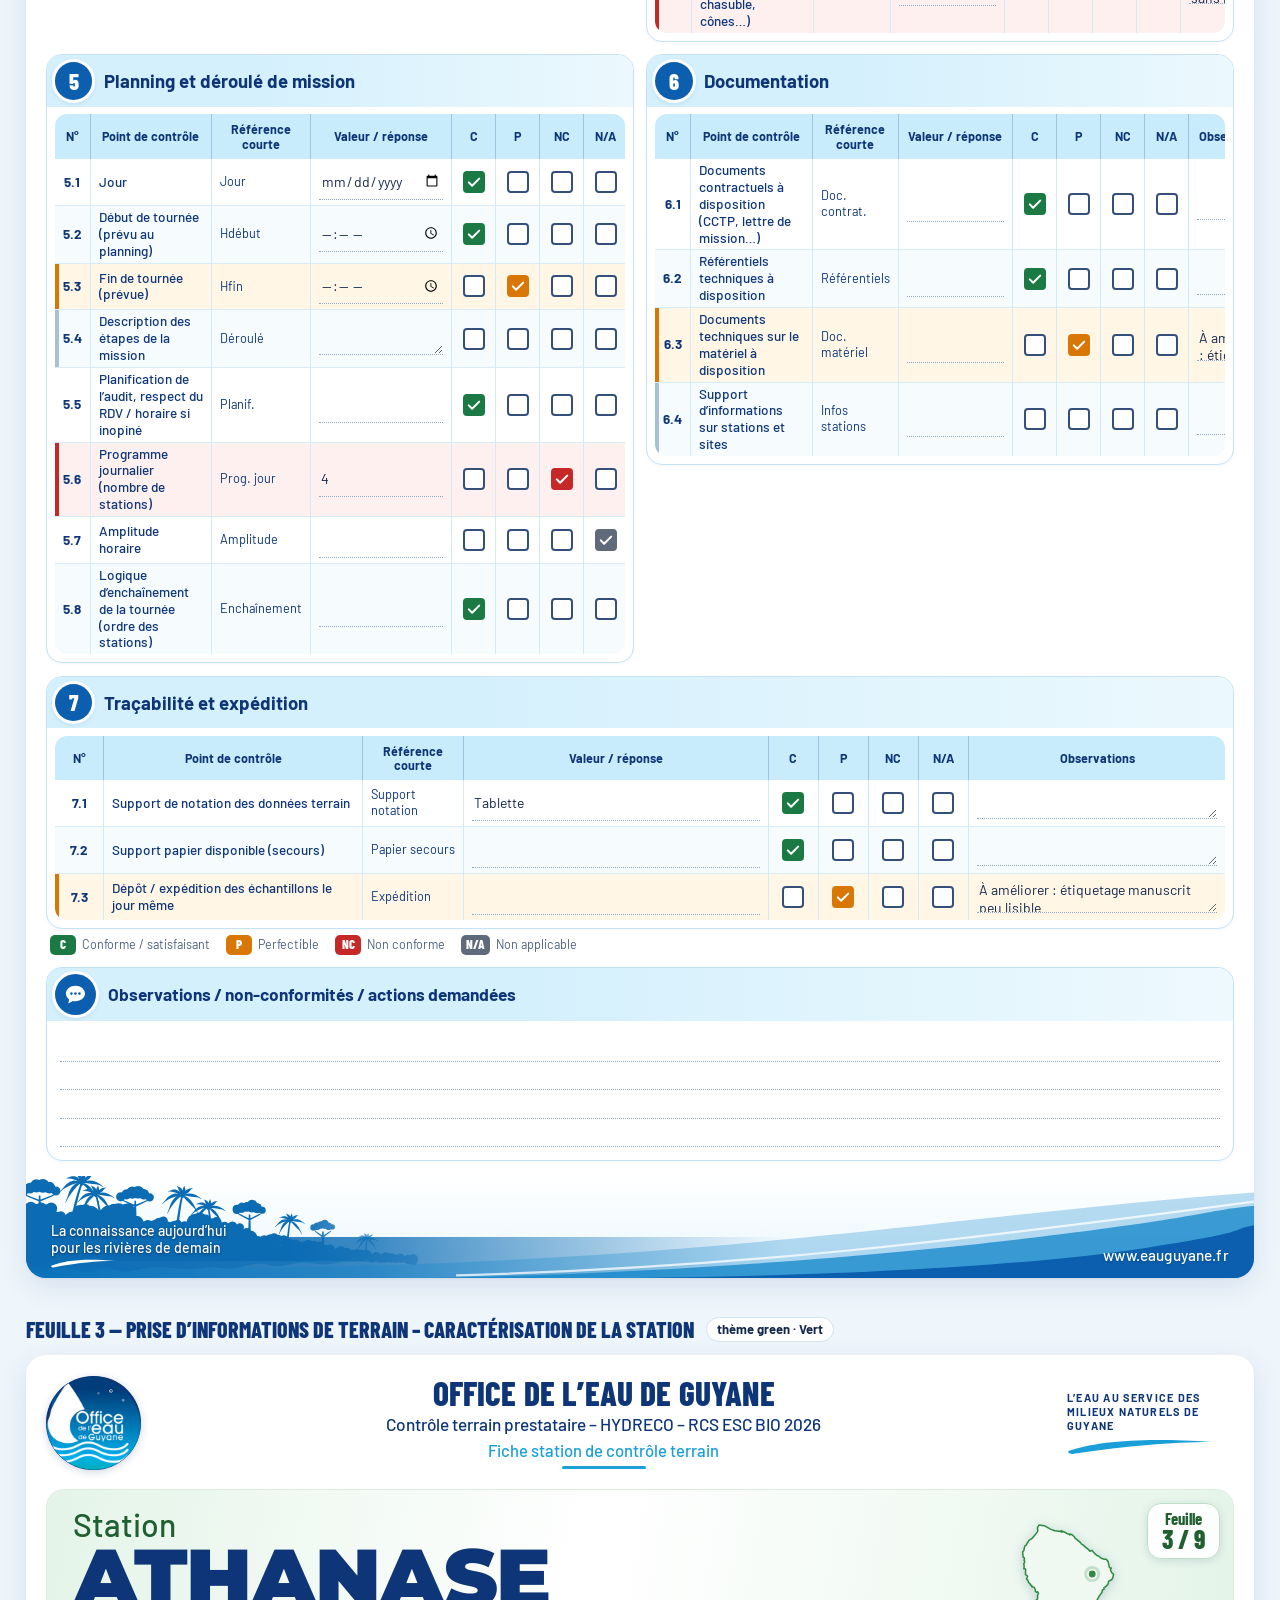
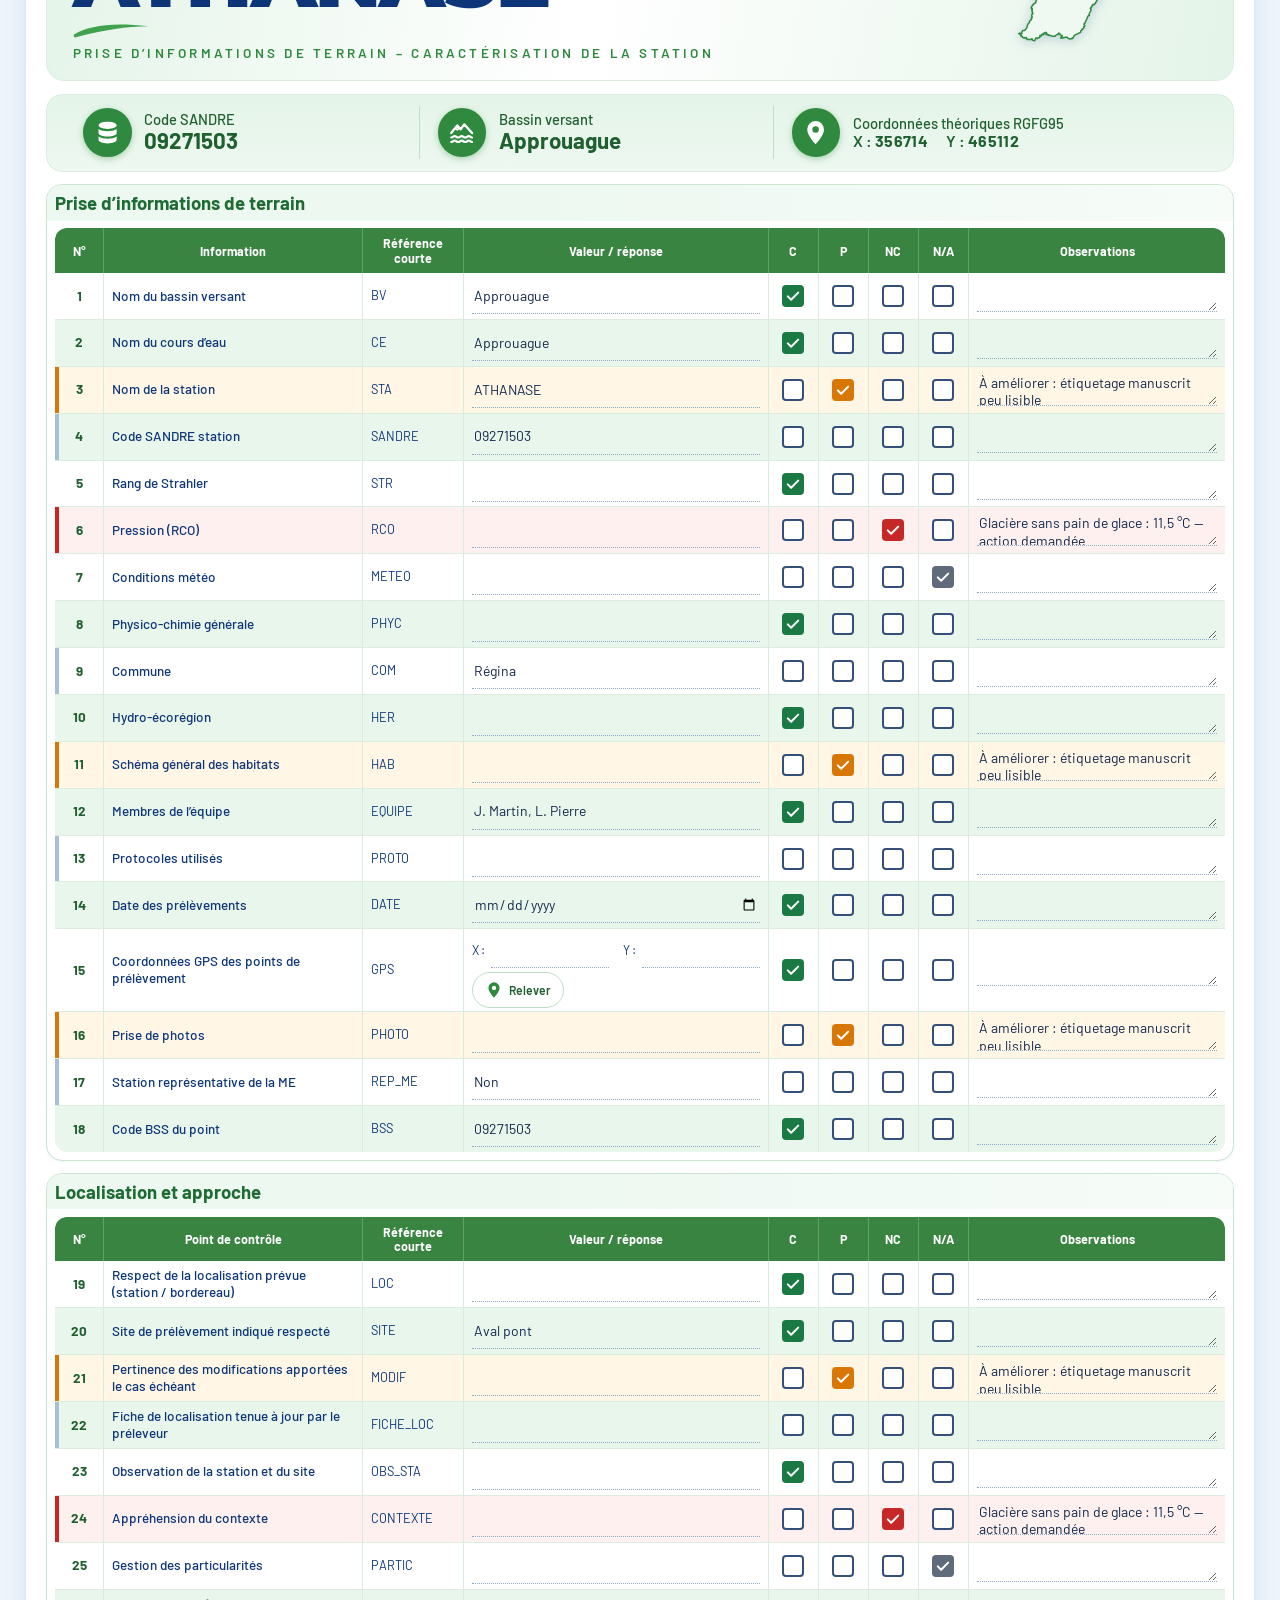
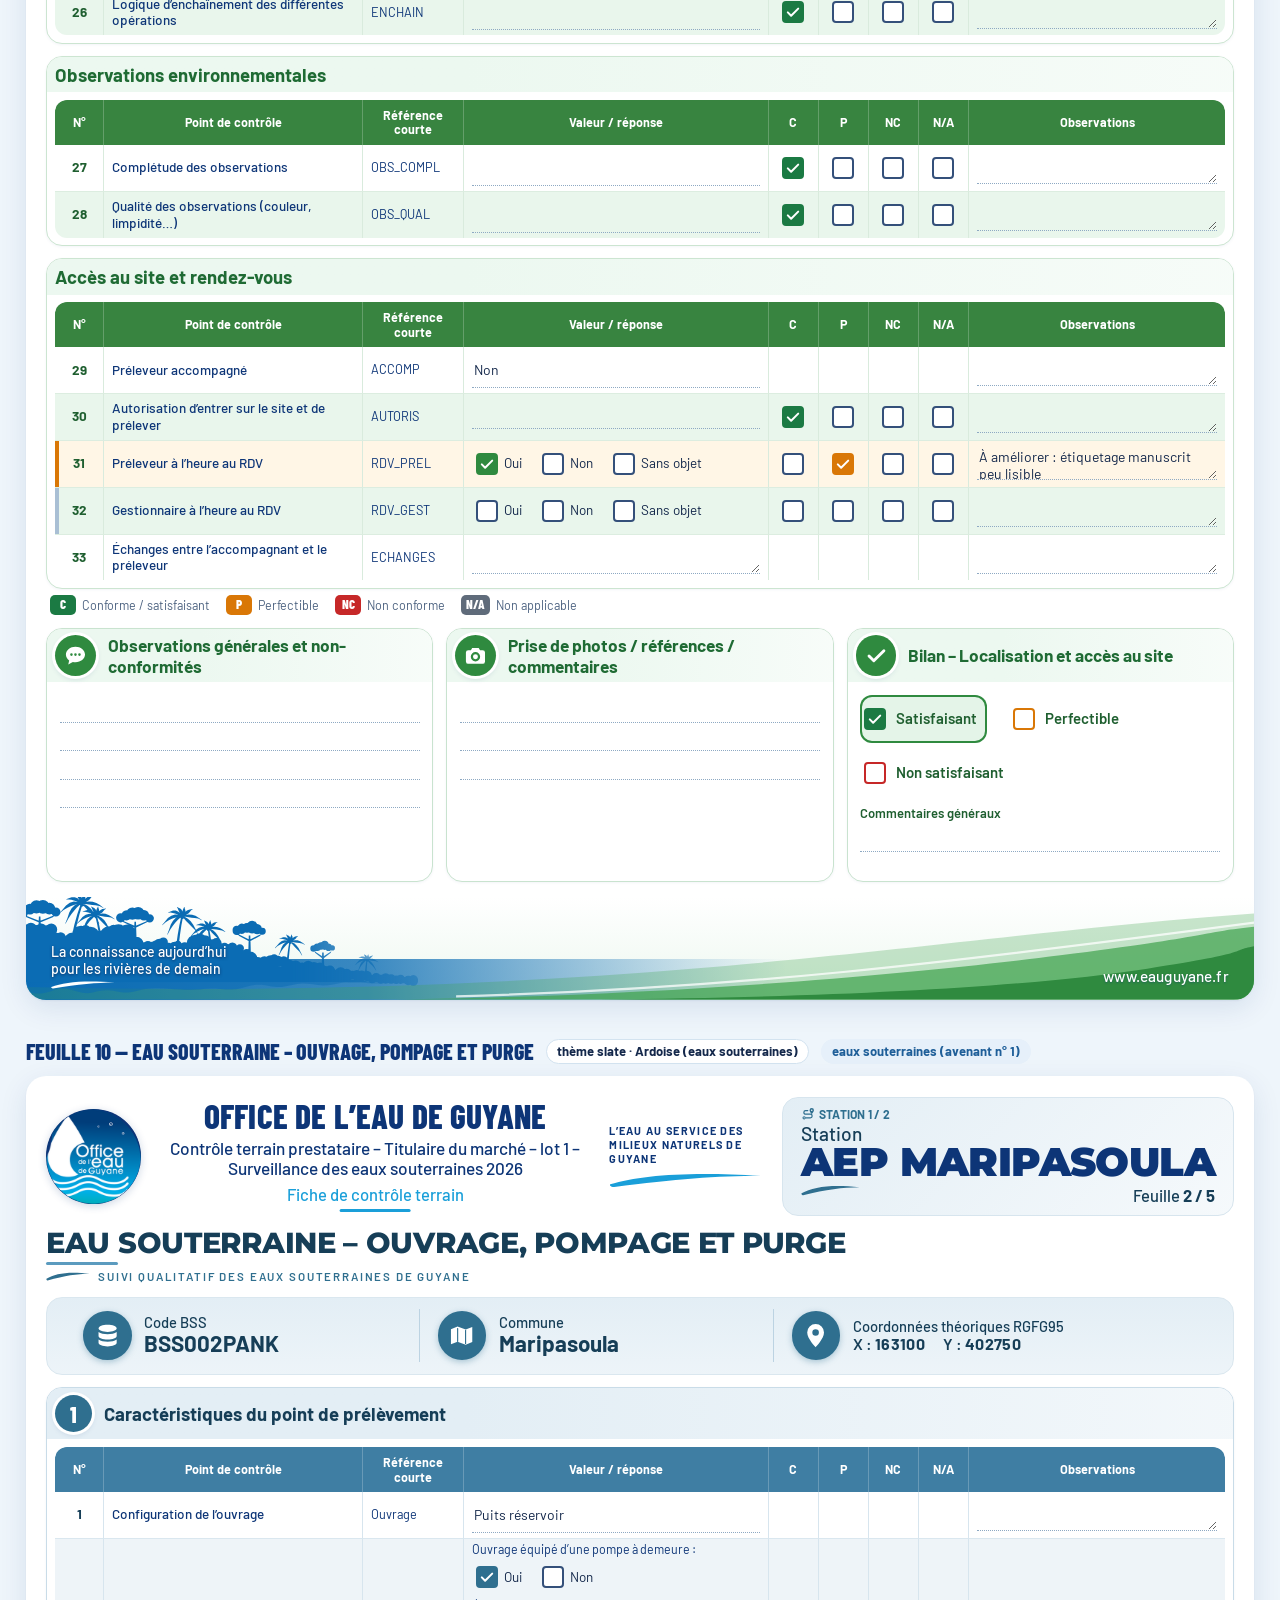
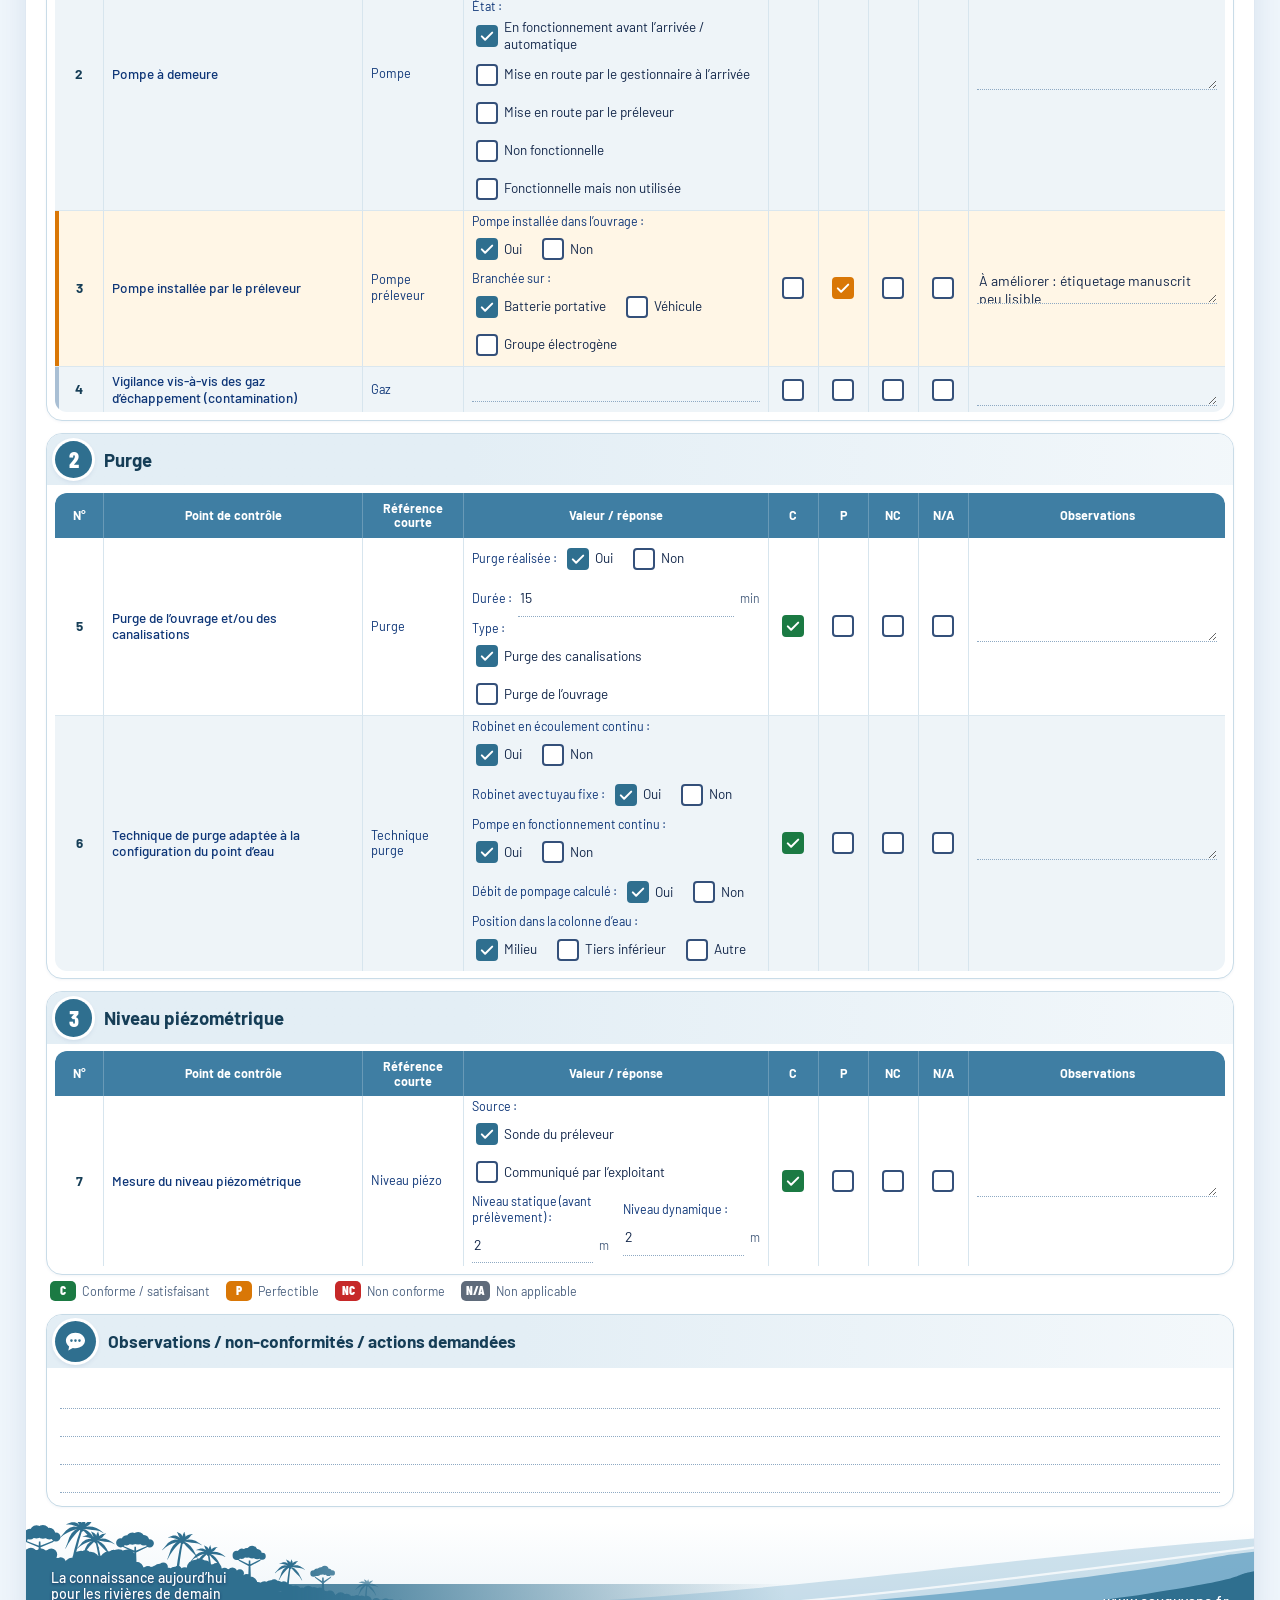
==== commit de9114c0: "Merge pull request #2 from CSRE-DCE/publication-1.0.9 Version 1.0.9 : tablettes partagées, réseaux, " ====
--- a/docs/charte.html
+++ b/docs/charte.html
@@ -159,7 +159,7 @@
   FALLBACK_F10.sheet,
   { no: 4, title: 'Physico-chimie, mesures in situ et flaconnage', theme: 'peach', layout: 'table', modules: ['instruments'], blocks: [] },
   { no: 5, title: 'Physico-chimie – prélèvement, conditionnement et chaîne du froid', theme: 'orange', layout: 'table', blocks: [] },
-  { no: 6, title: 'Invertébrés aquatiques – PEZADA / PEZSML', kicker: 'Suivi biologique des eaux douces de surface de Guyane', theme: 'violet', layout: 'table', blocks: [] },
+  { no: 6, title: 'Invertébrés aquatiques – protocole PEZADA', kicker: 'Suivi biologique des eaux douces de surface de Guyane', theme: 'violet', layout: 'table', blocks: [] },
   { no: 7, title: 'Diatomées – IDGF', kicker: 'Fiche de contrôle terrain – Diatomées – IDGF', theme: 'sky', layout: 'table', blocks: [] },
   { no: 8, title: 'Ichtyologie et mercure dans le biote', kicker: 'Suivi biologique des eaux douces de Guyane', theme: 'ocean', layout: 'split', blocks: [] },
   { no: 9, title: 'Phytoplancton d’eau douce', kicker: 'Phytoplancton d’eau douce', theme: 'teal', layout: 'table', blocks: [] }
